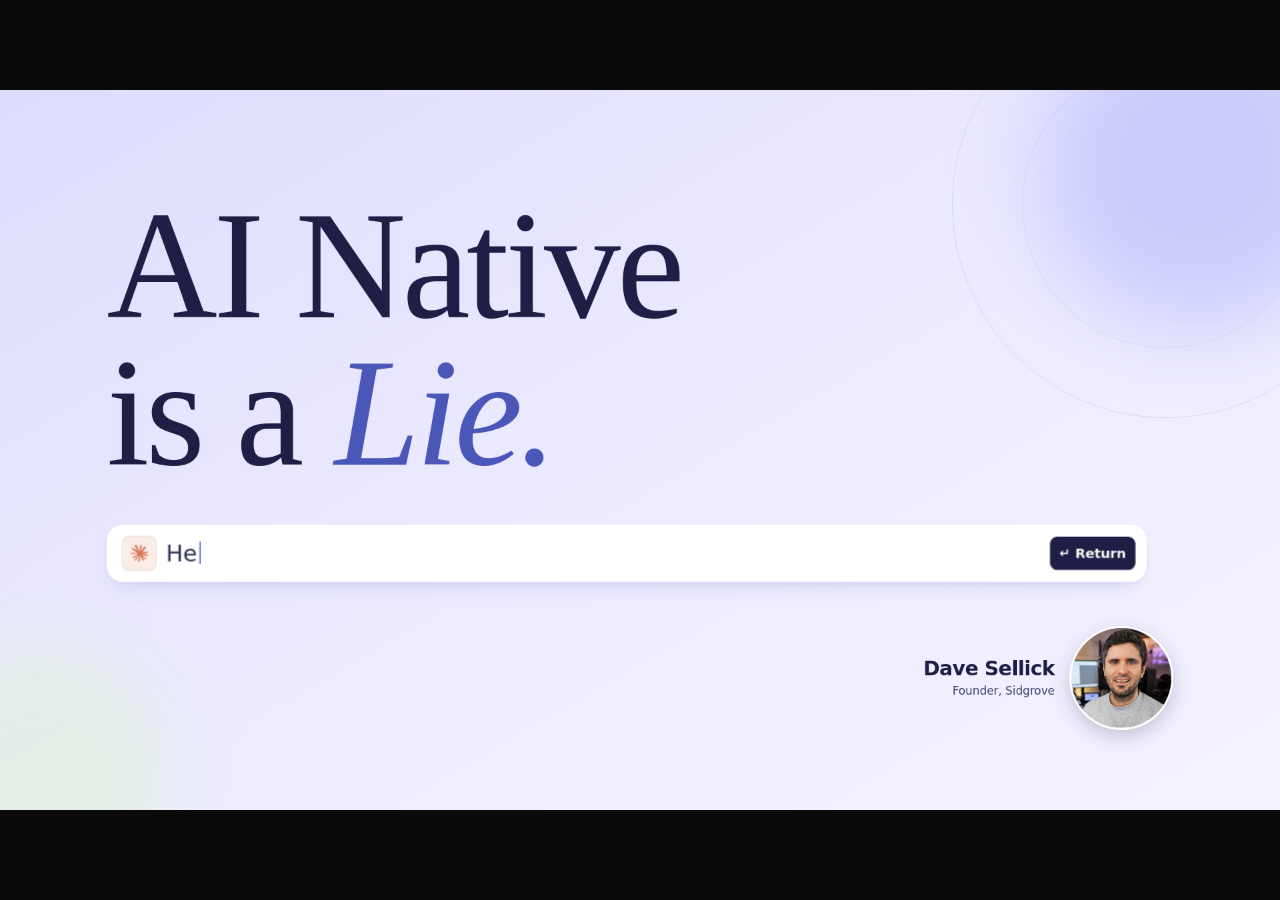
==== presentations/ai-native-is-a-lie/index.html @ 36411c76 "AI Native is a Lie: Optimised to be plausible line brought down to 38px Co-Authored-By: Claude Fable" ====
<!doctype html>
<html lang="en">
<head>
<meta charset="utf-8" />
<meta name="viewport" content="width=device-width,initial-scale=1" />
<title>AI Native is a Lie - Dave Sellick</title>
<link rel="icon" href="data:image/svg+xml,%3Csvg xmlns='http://www.w3.org/2000/svg' viewBox='0 0 100 100'%3E%3Ctext y='.9em' font-size='90'%3E%F0%9F%8E%AD%3C/text%3E%3C/svg%3E" />
<style>
/* Until deck-steps.js has set every slide up, show nothing and run no transitions, so nothing builds backwards on load. */
html:not(.nx-ready) deck-stage { visibility: hidden; }
html:not(.nx-ready) *, html:not(.nx-ready) *::before, html:not(.nx-ready) *::after { transition: none !important; }
/* Self-hosted (variable woff2, latin) — the deck must not depend on venue wifi. */
@font-face { font-family: "DM Sans"; src: url("../../fonts/web/dm-sans-variable.woff2") format("woff2"); font-weight: 100 1000; font-style: normal; font-display: swap; }
@font-face { font-family: "JetBrains Mono"; src: url("../../fonts/web/jetbrains-mono-variable.woff2") format("woff2"); font-weight: 100 800; font-style: normal; font-display: swap; }

@font-face { font-family: "Very Vogue"; src: url("../../fonts/nicky-laatz-very-vogue-display.otf") format("opentype"); font-weight: 400 700; font-style: normal; font-display: swap; }
@font-face { font-family: "Very Vogue"; src: url("../../fonts/nicky-laatz-very-vogue-display-italic.otf") format("opentype"); font-weight: 400 700; font-style: italic; font-display: swap; }
@font-face { font-family: "Very Vogue Text"; src: url("../../fonts/nicky-laatz-very-vogue-text.otf") format("opentype"); font-weight: 400 700; font-style: normal; font-display: swap; }
@font-face { font-family: "Very Vogue Text"; src: url("../../fonts/nicky-laatz-very-vogue-text-italic.otf") format("opentype"); font-weight: 400 700; font-style: italic; font-display: swap; }

:root {
  --periwinkle:       #A8B0F8;
  --periwinkle-50:    #EFF1FE;
  --periwinkle-100:   #DDE1FC;
  --periwinkle-200:   #C4CAFA;
  --periwinkle-500:   #7C87E8;
  --periwinkle-700:   #4A56B8;

  --green:            #D0F8B0;
  --green-200:        #E6FCD1;
  --green-400:        #A5DE72;
  --green-600:        #4E7D28;

  --claude:           #D97757;

  --ink:              #1E1E46;
  --ink-900:          #0F1030;
  --ink-700:          #2B2D5E;
  --ink-500:          #3E4270;
  --ink-300:          #6A6F94;
  --ink-100:          #D5D7E4;

  --paper:            #FAFAF7;
  --paper-soft:       #F1F0EA;
  --paper-card:       #FFFFFF;

  --amber:            #8b5a10;
  --amber-soft:       rgba(232,160,32,0.10);

  --font-serif:       "Very Vogue", "Very Vogue Text", "Fraunces", Georgia, serif;
  --font-sans:        "DM Sans", ui-sans-serif, system-ui, sans-serif;
  --font-mono:        "DM Sans", ui-sans-serif, system-ui, sans-serif; /* no typewriter fonts: Dave */

  --pad-x: 160px;
  --pad-y: 120px;

  --shadow-emoji: drop-shadow(0 12px 28px rgba(30,30,70,0.20)) drop-shadow(0 2px 4px rgba(30,30,70,0.10));
  --shadow-card:
    0 1px 2px rgba(30,30,70,0.05),
    0 10px 22px -12px rgba(74,86,184,0.16),
    0 28px 56px -28px rgba(30,30,70,0.18);
  --shadow-lift:
    0 1px 2px rgba(30,30,70,0.05),
    0 16px 32px -18px rgba(74,86,184,0.20),
    0 36px 72px -36px rgba(30,30,70,0.18);
}

html, body {
  margin: 0; padding: 0;
  background: #0a0a0a; color: var(--ink);
  font-family: var(--font-sans);
  letter-spacing: -0.005em;
  -webkit-font-smoothing: antialiased; text-rendering: optimizeLegibility;
}
.mono, [class*="mono"], pre, code { letter-spacing: 0.02em; }
deck-stage { background: #0a0a0a; }

/* ── Slide base ─────────────────────────────────────────────────── */
.slide {
  display: flex; flex-direction: column;
  /* A luminous ground rather than flat paper: a whisper of periwinkle in the
     top-left corner running to a whisper of green bottom-right, so every
     paper slide shares the cover's glow instead of reading washed out. */
  background: linear-gradient(160deg, #F6F5FE 0%, #FAFAF7 46%, #F4F7EE 100%);
  color: var(--ink);
  font-family: var(--font-sans);
  position: relative; overflow: hidden;
}
.slide.ink       { background: var(--ink); color: var(--paper); }
.slide.paper-soft{ background: linear-gradient(160deg, #F1F0FA 0%, #F1F0EA 46%, #EEF1E7 100%); color: var(--ink); }

/* Two soft colour blooms behind everything: periwinkle top-right, green
   bottom-left. Slides can still add their own inline blobs on top. */
.slide::before {
  content: '';
  position: absolute; inset: 0; z-index: 0; pointer-events: none;
  background:
    radial-gradient(1100px 820px at 104% -6%, rgba(168,176,248,0.40) 0%, rgba(168,176,248,0.14) 34%, transparent 66%),
    radial-gradient(900px 720px at -6% 106%, rgba(208,248,176,0.38) 0%, rgba(208,248,176,0.12) 36%, transparent 66%);
}
.slide.ink::before {
  background:
    radial-gradient(1100px 820px at 104% -6%, rgba(124,135,232,0.18) 0%, transparent 60%),
    radial-gradient(900px 720px at -6% 106%, rgba(208,248,176,0.08) 0%, transparent 60%);
}
.slide.peach::before {
  background:
    radial-gradient(1100px 820px at 104% -6%, rgba(255,140,100,0.22) 0%, transparent 62%),
    radial-gradient(900px 720px at -6% 106%, rgba(255,214,190,0.55) 0%, transparent 62%);
}
.slide.cream::before {
  background:
    radial-gradient(1100px 820px at 104% -6%, rgba(217,119,87,0.16) 0%, transparent 62%),
    radial-gradient(900px 720px at -6% 106%, rgba(255,250,240,0.9) 0%, transparent 62%);
}

.slide::after {
  content: '';
  position: absolute; inset: 0;
  background: radial-gradient(ellipse at 50% 30%, transparent 60%, rgba(30,30,70,0.025) 100%);
  pointer-events: none; z-index: 1;
}
.slide.ink::after {
  background: radial-gradient(ellipse at 50% 30%, transparent 60%, rgba(0,0,0,0.20) 100%);
}

.frame {
  padding: var(--pad-y) var(--pad-x);
  display: flex; flex-direction: column;
  flex: 1; min-height: 0;
  position: relative; z-index: 2;
}
.fill { flex: 1; min-height: 0; }
.center-y { display:flex; flex-direction:column; justify-content:center; }
/* Headline left, one hero mock right. The mock keeps its natural width and
   sits flush to the right margin; the headline takes whatever is left. */
.split { display: grid; grid-template-columns: minmax(0, 1fr) auto; gap: 80px; align-items: center; }
.split > :last-child { justify-self: end; }
/* Wide mocks (700px) leave the headline column ~820px, so headline widths and
   sub max-widths are set per slide rather than here. */

/* ── Chrome ─────────────────────────────────────────────────────── */
.topbar {
  display: flex; justify-content: flex-end; align-items: center;
  margin-bottom: 32px;
}
.bottombar {
  display: flex; justify-content: space-between; align-items: center;
  margin-top: 32px;
  font-family: var(--font-sans); font-size: 18px; color: var(--ink-300);
}
.slide.ink .bottombar { color: var(--periwinkle-200); opacity: 0.7; }

.page-chip {
  position: absolute; top: 56px; right: 64px; z-index: 5;
  display: inline-flex; align-items: center; gap: 10px;
  padding: 7px 14px; border-radius: 999px;
  background: transparent;
  border: 1px solid rgba(30,30,70,0.18);
  font-family: var(--font-mono); font-size: 16px;
  color: var(--ink-500); letter-spacing: 0.04em;
  font-weight: 500; font-variant-numeric: tabular-nums;
}
.page-chip .n { color: var(--ink); font-weight: 600; display: inline-block; min-width: 1.4em; text-align: right; }
.slide.ink .page-chip { border-color: rgba(255,255,255,0.14); color: rgba(255,255,255,0.69); }
.slide.ink .page-chip .n { color: var(--paper); }

/* ── Type ───────────────────────────────────────────────────────── */
.display {
  font-family: var(--font-serif); font-weight: 400;
  letter-spacing: -0.025em; line-height: 0.96;
  color: var(--ink); margin: 0; text-wrap: balance;
}
.slide.ink .display { color: var(--paper); }
.display em { font-style: italic; color: var(--periwinkle-700); padding-inline-end: 0.06em; }
.slide.ink .display em { color: var(--green); }

/* Section tag: a quiet running header in the top-left corner, opposite the
   page chip. It names the act (Why the noise / Can it deliver / How to use
   it) so the story frame is always visible without a label on every slide.
   Plain sans, low contrast, in the outer margin: out of the way on purpose. */
.section-tag {
  position: absolute; top: 63px; left: 64px; z-index: 5;
  font-family: var(--font-sans); font-size: 17px; font-weight: 500;
  letter-spacing: -0.005em; line-height: 1; color: var(--ink-300); margin: 0;
  white-space: nowrap;
}
.section-tag em { font-style: normal; font-weight: 600; color: var(--ink-500); }
.slide.ink .section-tag { color: rgba(255,255,255,0.56); }
.slide.ink .section-tag em { color: rgba(255,255,255,0.86); }
.slide.cream .section-tag { color: rgba(31,24,21,0.62); }
.slide.cream .section-tag em { color: rgba(31,24,21,0.86); }
.slide.peach .section-tag { color: rgba(120,50,30,0.69); }
.slide.peach .page-chip { border-color: rgba(120,50,30,0.16); color: rgba(120,50,30,0.84); }
.slide.peach .page-chip .n { color: rgba(120,50,30,0.92); }

.sub {
  font-family: var(--font-sans);
  font-size: 26px; font-weight: 400;
  letter-spacing: -0.01em; line-height: 1.4;
  color: var(--ink-500); margin: 0; text-wrap: pretty;
}
.slide.ink .sub { color: rgba(255,255,255,0.84); }
.sub em {
  font-family: var(--font-sans); font-style: normal; font-weight: 500;
  color: var(--periwinkle-700);
}
.slide.ink .sub em { color: var(--green); }
/* A sub with more than one point: one point per line, never a wrapped
   paragraph. <span class="pt"> per sentence. */
.sub .pt, .wl-ptext .pt { display: block; position: relative; padding-left: 1.1em; }
.sub .pt + .pt { margin-top: 0.9em; }
.wl-ptext .pt + .pt { margin-top: 0.4em; }
.sub .pt::before, .wl-ptext .pt::before {
  content: ''; position: absolute; left: 0; top: 0.56em;
  width: 0.36em; height: 0.36em; border-radius: 50%;
  background: var(--periwinkle-500);
}
.slide.ink .sub .pt::before, .wl-ptext .pt::before { background: var(--green); }


/* ── 01 · Cover ─────────────────────────────────────────────────── */
.cover-prompt {
  display: inline-flex; align-items: center; gap: 14px;
  padding: 12px 12px 12px 18px;
  background: rgba(255,255,255,0.65);
  backdrop-filter: blur(20px) saturate(180%);
  border: 1px solid rgba(255,255,255,0.7);
  border-radius: 20px;
  box-shadow:
    0 1px 0 rgba(255,255,255,0.85) inset,
    0 16px 36px -16px rgba(74,86,184,0.22),
    0 2px 8px -2px rgba(74,86,184,0.10);
  max-width: 880px;
}
.cover-prompt-icon {
  width: 36px; height: 36px;
  display: grid; place-items: center;
  background: rgba(217,119,87,0.14);
  border: 1px solid rgba(217,119,87,0.18);
  border-radius: 11px;
  flex-shrink: 0;
}
.cover-prompt-icon img { width: 18px; height: 18px; }
.cover-prompt-text {
  font-family: var(--font-sans); font-size: 24px;
  color: rgba(30,30,70,0.92);
  letter-spacing: -0.005em;
  flex: 1;
}
.cover-prompt-text em { font-style: normal; font-weight: 500; color: var(--periwinkle-700); }
.cover-prompt-cursor {
  display: inline-block; width: 2px; height: 22px;
  background: var(--periwinkle-700);
  margin-left: 4px; vertical-align: text-bottom;
}
.cover-prompt-kbd {
  display: inline-flex; align-items: center; justify-content: center;
  gap: 8px;
  height: 36px; padding: 0 14px; margin-left: 12px;
  background: var(--ink); color: var(--paper);
  border-radius: 11px;
  font-family: var(--font-sans); font-size: 14px;
  font-weight: 600; letter-spacing: -0.005em;
  flex-shrink: 0;
}
.cover-prompt-kbd .arrow { font-size: 16px; line-height: 1; }
.cover-sugg { display: flex; gap: 14px; margin-top: 26px; }
.cs {
  display: inline-flex; align-items: center;
  font-family: var(--font-sans); font-size: 19px; letter-spacing: -0.005em;
  color: var(--ink-700);
  padding: 12px 24px; border-radius: 999px;
  background: rgba(255,255,255,0.55);
  border: 1px solid rgba(255,255,255,0.75);
  box-shadow: inset 0 1px 0 rgba(255,255,255,0.9), 0 10px 24px -14px rgba(74,86,184,0.35);
}
.cs b {
  font-family: var(--font-sans); font-size: 14px; font-weight: 600;
  color: var(--periwinkle-700);
  margin-right: 12px;
}

/* ── 02 · Cold open · "Accountant Detected" mock ────────────────── */
.rd-card {
  background: linear-gradient(168deg, #17172C 0%, #0C0C1A 100%);
  border: 1px solid rgba(255,255,255,0.14);
  border-radius: 30px;
  padding: 48px 52px 44px; width: 660px; flex-shrink: 0;
  font-family: var(--font-sans);
  box-shadow: inset 0 1px 0 rgba(255,255,255,0.08), 0 44px 92px -30px rgba(50,10,5,0.52);
}
.rd-banner { font-size: 13px; letter-spacing: 0.18em; color: #e8a020; text-align: center; border: 1px solid #e8a020; padding: 5px 10px; border-radius: 4px; margin-bottom: 22px; text-transform: uppercase; }
.rd-emoji { display: flex; align-items: center; justify-content: center; width: 88px; height: 88px; margin: 0 auto 24px; font-size: 42px; border-radius: 26px; background: rgba(226,80,66,0.14); border: 1px solid rgba(226,80,66,0.34); filter: drop-shadow(0 4px 12px rgba(255,80,40,0.28)); }
.rd-title { font-family: var(--font-sans); font-weight: 800; font-size: 40px; color: #FF6F5E; text-align: center; margin: 0 0 30px; letter-spacing: -0.02em; line-height: 1.05; }
.rd-label { font-size: 14px; color: #6a9e6a; letter-spacing: 0.12em; text-transform: uppercase; margin-bottom: 10px; }
.rd-row { display: flex; align-items: center; padding: 5px 0; font-size: 17px; color: rgba(255,255,255,0.92); }
.rd-row + .rd-row { border-top: 2px solid rgba(255,255,255,0.24); }
.rd-row .ck { color: #A5DE72; margin-right: 18px; }
.rd-row .auto { margin-left: auto; font-size: 13px; color: #F0C078; letter-spacing: 0.06em; }
.rd-row .lol  { margin-left: auto; font-size: 13px; color: #e04040; }
.rd-verdict { margin: 16px 0; padding-top: 14px; border-top: 1px solid #2a2a3a; font-size: 14px; color: #e8a020; letter-spacing: 0.12em; }
.rd-quote { font-size: 17px; color: rgba(255,255,255,0.92); text-align: center; margin: 0 0 18px; }
.rd-quote b { color: #e8a020; }
.rd-btn { display: block; background: #E2503F; color: #fff; font-family: var(--font-sans); font-weight: 600; font-size: 17px; text-align: center; padding: 22px; border-radius: 18px; letter-spacing: 0.01em; text-transform: none; margin-bottom: 0; box-shadow: 0 16px 34px -14px rgba(226,80,63,0.65); }
.rd-skip { display: block; color: rgba(255,255,255,0.66); font-size: 14px; text-align: center; text-decoration: underline; }

/* ── 03 · The headlines ─────────────────────────────────────────── */
.press-grid { display: grid; grid-template-columns: repeat(3, 1fr); gap: 26px; }
.press-card {
  background: rgba(255,255,255,0.04);
  border: 1px solid rgba(255,255,255,0.13);
  border-radius: 20px;
  overflow: hidden;
  box-shadow: 0 20px 40px -16px rgba(0,0,0,0.45);
  display: flex; flex-direction: column;
}
.press-card img {
  width: 100%; aspect-ratio: 5 / 3.15;
  object-fit: cover; object-position: top center;
  display: block; background: #fff;
}
.press-meta {
  display: flex; flex-direction: column; gap: 5px;
  padding: 18px 24px 20px;
}
.press-source {
  font-family: var(--font-sans); font-size: 14px;
  color: rgba(168,176,248,0.92); font-weight: 600; margin: 0;
  letter-spacing: -0.005em;
}
.press-name {
  font-family: var(--font-sans); font-size: 21px;
  color: var(--paper); font-weight: 600;
  letter-spacing: -0.01em; margin: 0;
}
.press-role { font-family: var(--font-sans); font-size: 16px; color: rgba(168,176,248,0.84); margin: 0; }

/* ── 04 · Why the noise · cards ─────────────────────────────────── */
.why-grid { display: grid; grid-template-columns: repeat(3, 1fr); gap: 24px; }
.why-card {
  background: var(--paper-card); border-radius: 30px;
  padding: 46px 44px 44px;
  box-shadow: var(--shadow-lift);
  border: 1px solid rgba(255,255,255,0.9);
  display: flex; flex-direction: column; gap: 22px;
  /* border-box, or the 420px floor sits on top of 90px of padding and every
     card carries a 60px hole under the tagline. */
  box-sizing: border-box; min-height: 420px;
  position: relative; overflow: hidden;
}
.why-label {
  font-family: var(--font-sans); font-size: 17px; letter-spacing: -0.005em;
  margin: 0; font-weight: 600;
}
.why-headline {
  font-family: var(--font-serif); font-size: 48px; font-weight: 400;
  color: var(--ink); letter-spacing: -0.005em; line-height: 1.02; margin: 0;
}
.why-headline em { font-style: italic; padding-inline-end: 0.06em; }
.why-tagline {
  font-family: var(--font-sans); font-weight: 400;
  font-size: 23px; line-height: 1.5; color: var(--ink-500);
  letter-spacing: -0.005em;
  margin: auto 0 0; padding-top: 26px;
  border-top: 2px solid rgba(168,176,248,0.35);
  /* Reserve two lines (plus the padding above the hairline) so the hairline
     sits at the same height on all three cards whether the tagline runs to
     one line or two. */
  box-sizing: border-box; min-height: calc(26px + 2 * 1.5 * 23px);
  text-wrap: pretty;
}
.why-card.t-teal  .why-label, .why-card.t-teal  .why-headline em { color: #1F5A52; }
.why-card.t-amber .why-label, .why-card.t-amber .why-headline em { color: #B45309; }
.why-card.t-rose  .why-label, .why-card.t-rose  .why-headline em { color: #7A1E35; }
.why-vis {
  background: linear-gradient(180deg, #FAFAFE 0%, #F1F1F8 100%);
  border: 1px solid rgba(30,30,70,0.11);
  border-radius: 16px; padding: 18px 22px;
  height: 136px; box-sizing: border-box;
  box-shadow: inset 0 1px 3px rgba(30,30,70,0.045), inset 0 -1px 0 rgba(255,255,255,0.7);
  display: flex; flex-direction: column; justify-content: center; gap: 10px;
}
.wv-row {
  display: flex; align-items: center; justify-content: space-between;
  font-family: var(--font-mono); font-size: 16px; letter-spacing: 0.04em;
  color: var(--ink-500);
}
.wv-row .stars { font-size: 15px; letter-spacing: 0.14em; color: #1F5A52; }
.wv-row .stars.dim { color: var(--ink-300); }
.wv-loop {
  display: flex; align-items: center; justify-content: center; gap: 9px;
  font-family: var(--font-mono); font-size: 16px; color: var(--ink-500);
}
.wv-loop b {
  font-weight: 600; padding: 7px 14px; border-radius: 999px;
  background: #fff; border: 1px solid rgba(180,83,9,0.22);
  color: #7A5E1E; letter-spacing: 0.06em;
}
.wv-loop .a { color: var(--ink-300); }
.wv-track { height: 10px; border-radius: 999px; background: rgba(30,30,70,0.08); box-shadow: inset 0 1px 2px rgba(30,30,70,0.1); overflow: hidden; }
.wv-track i { display: block; height: 100%; width: 96%; border-radius: 999px; background: linear-gradient(90deg, #C26480, #7A1E35); box-shadow: inset 0 1px 0 rgba(255,255,255,0.3), 0 2px 8px -2px rgba(122,30,53,0.4); }

/* ── 04 · Why so strong · card 3 pill ──────────────────────────── */
.wv-pill {
  font-weight: 600; padding: 6px 14px; border-radius: 999px;
  background: #fff; border: 1px solid rgba(122,30,53,0.28); color: #7A1E35; letter-spacing: 0.08em;
}

/* ── 08 · An LLM · phone-keyboard autocomplete mock ─────────────── */
.kb-kicker {
  font-family: var(--font-mono); font-size: 16px; letter-spacing: 0.12em; text-transform: uppercase;
  color: var(--ink-300); margin: 0 0 22px;
}
.kb-mock {
  width: 640px; justify-self: end;
  background: var(--paper-card); border: 1px solid rgba(255,255,255,0.9);
  border-radius: 36px; padding: 30px 26px 24px;
  box-shadow: var(--shadow-lift);
  display: flex; flex-direction: column; gap: 18px;
}
.kb-screen { display: flex; flex-direction: column; gap: 12px; padding: 6px 6px 10px; }
.kb-bubble {
  font-family: var(--font-sans); font-size: 22px; line-height: 1.35; letter-spacing: -0.01em;
  padding: 14px 20px; border-radius: 22px; max-width: 86%;
}
.kb-bubble.them { align-self: flex-start; background: #EEEEF3; color: var(--ink); border-bottom-left-radius: 6px; }
.kb-bubble.me { align-self: flex-end; background: var(--periwinkle-700); color: #fff; border-bottom-right-radius: 6px; }
.kb-caret { display: inline-block; width: 2px; height: 1em; background: currentColor; margin-left: 3px; vertical-align: -0.15em; animation: kbblink 1s steps(2, start) infinite; }
@keyframes kbblink { to { visibility: hidden; } }
.kb-suggest {
  display: grid; grid-template-columns: repeat(3, 1fr); gap: 8px;
  padding: 8px; border-radius: 14px; background: #E9E9F1;
}
.kb-sug {
  font-family: var(--font-sans); font-size: 20px; text-align: center; padding: 10px 0;
  color: var(--ink-500); border-radius: 10px;
}
.kb-sug.hi { background: #fff; color: var(--ink); font-weight: 600; box-shadow: 0 1px 2px rgba(30,30,70,0.12); }
.kb-keys { display: flex; flex-direction: column; gap: 8px; padding: 4px 0 0; }
.kb-rowk { display: flex; justify-content: center; gap: 7px; }
.kb-rowk i {
  font-style: normal; font-family: var(--font-sans); font-size: 19px; color: var(--ink);
  width: 50px; height: 48px; border-radius: 9px; background: #fff; border: 1px solid rgba(30,30,70,0.18);
  box-shadow: 0 1px 0 rgba(30,30,70,0.18);
  display: flex; align-items: center; justify-content: center;
}
.kb-rowk i.w { width: 78px; background: #E3E3EC; font-size: 15px; color: var(--ink-500); }
.kb-rowk i.space { flex: 1; max-width: 300px; background: #fff; font-size: 15px; color: var(--ink-300); }
.kb-foot {
  font-family: var(--font-sans); font-size: 18px; line-height: 1.4; color: var(--ink-500);
  margin: 6px 0 0; padding-top: 16px; border-top: 2px solid rgba(168,176,248,0.35); text-wrap: pretty;
}
.kb-foot em { font-style: normal; color: var(--periwinkle-700); }

/* ── 11 · Not intelligent · tighter takeaway rows ──────────────── */
.tk-rows.ni { padding: 6px 48px; }
.tk-rows.ni .tk-row { padding: 26px 0; gap: 30px; }
.tk-rows.ni .tk-text { font-size: 31px; }
.tk-rows.ni .tk-num { font-size: 54px; width: 72px; }

/* ── 06 · The meter ─────────────────────────────────────────────── */
.use-card {
  background: linear-gradient(170deg, rgba(255,255,255,0.06) 0%, rgba(255,255,255,0.025) 100%);
  border: 1px solid rgba(168,176,248,0.20);
  border-radius: 28px;
  padding: 36px 40px 36px;
  display: flex; flex-direction: column; gap: 22px;
  box-shadow: inset 0 1px 0 rgba(255,255,255,0.09), 0 32px 72px -32px rgba(0,0,0,0.5);
  width: 660px; flex-shrink: 0;
}
.use-head { display: flex; align-items: center; gap: 14px; }
.use-avatar {
  width: 44px; height: 44px; border-radius: 50%;
  overflow: hidden; border: 2px solid rgba(255,255,255,0.25); flex-shrink: 0;
}
.use-avatar img { width: 100%; height: 100%; object-fit: cover; display: block; }
.use-who { display: flex; flex-direction: column; gap: 2px; }
.use-name { font-family: var(--font-sans); font-weight: 600; font-size: 18px; color: var(--paper); letter-spacing: -0.01em; }
.use-tag  { font-family: var(--font-sans); font-size: 14px; color: rgba(168,176,248,0.92); }
.use-live {
  margin-left: auto;
  display: inline-flex; align-items: center; gap: 9px;
  font-family: var(--font-sans); font-size: 14px; font-weight: 500;
  color: rgba(208,248,176,0.92);
}
.use-live .dot { width: 7px; height: 7px; border-radius: 50%; background: var(--green); box-shadow: 0 0 0 4px rgba(208,248,176,0.16); }
.use-rows { display: flex; flex-direction: column; gap: 20px; }
.use-row { display: flex; flex-direction: column; gap: 9px; }
.use-row-top { display: flex; align-items: baseline; gap: 12px; }
.use-label { font-family: var(--font-sans); font-size: 21px; font-weight: 500; color: var(--paper); letter-spacing: -0.01em; }
.use-value { margin-left: auto; font-family: var(--font-sans); font-size: 18px; font-weight: 500; color: rgba(168,176,248,0.95); }
.use-value.warn { color: #f0b25c; }
.use-track {
  height: 9px; border-radius: 999px;
  background: rgba(0,0,0,0.28);
  box-shadow: inset 0 1px 2px rgba(0,0,0,0.4), inset 0 -1px 0 rgba(255,255,255,0.05);
  overflow: hidden;
}
.use-fill {
  display: block; height: 100%; border-radius: 999px;
  background: linear-gradient(90deg, var(--periwinkle-500), var(--periwinkle));
  box-shadow: inset 0 1px 0 rgba(255,255,255,0.35), 0 0 12px rgba(124,135,232,0.55);
}
.use-fill.max {
  background: linear-gradient(90deg, #8fca5c, var(--green));
  box-shadow: inset 0 1px 0 rgba(255,255,255,0.4), 0 0 12px rgba(165,222,114,0.45);
}
.use-foot {
  font-family: var(--font-sans); font-size: 15px; white-space: nowrap;
  color: rgba(255,255,255,0.69);
  padding-top: 18px; border-top: 2px solid rgba(255,255,255,0.24); margin: 0;
}

/* ── 07 · Pipeline hero ─────────────────────────────────────────── */
.pipe-hero {
  display: flex; align-items: center; justify-content: center; gap: 20px;
}
.ph-chip {
  display: inline-flex; align-items: center; gap: 12px;
  padding: 24px 34px; border-radius: 20px;
  background: var(--paper-card);
  border: 1px solid rgba(255,255,255,0.9);
  box-shadow: var(--shadow-lift);
  font-family: var(--font-sans); font-size: 27px; color: var(--ink);
  letter-spacing: -0.01em; white-space: nowrap;
}
.ph-cursor {
  display: inline-block; width: 3px; height: 26px;
  background: var(--periwinkle-700); vertical-align: text-bottom;
}
.ph-chip.tok { font-family: var(--font-mono); font-size: 22px; color: var(--ink-500); letter-spacing: 0.04em; }
.ph-chip.core {
  background: linear-gradient(165deg, #2B2D5E 0%, #14152F 100%); color: var(--paper);
  border-color: var(--ink);
  font-family: var(--font-sans); font-size: 27px; font-weight: 600; letter-spacing: -0.01em;
  padding: 26px 40px;
  box-shadow: inset 0 1px 0 rgba(255,255,255,0.12), 0 28px 60px -20px rgba(30,30,70,0.6);
}
.ph-chip.out {
  background: var(--periwinkle-50);
  border-color: rgba(168,176,248,0.59);
}
.ph-chip.out em {
  font-family: var(--font-sans); font-style: normal; font-weight: 600;
  color: var(--periwinkle-700);
}
.ph-arrow { font-family: var(--font-mono); font-size: 26px; color: var(--periwinkle-500); flex-shrink: 0; }
.ph-out-wrap { position: relative; display: inline-flex; }
/* The pipeline row already fills the deck's margins exactly (160 to 1760), so
   a dropdown centred on the last chip would hang 63px past the right margin.
   Anchor it to the chip's right edge and leave the caret pointing at the chip,
   the way a real menu clamps itself against the edge of a window. */
.ph-drop {
  position: absolute; top: calc(100% + 18px); right: 0;
  width: 430px; background: var(--paper-card);
  border: 1px solid rgba(168,176,248,0.35);
  border-radius: 18px; box-shadow: var(--shadow-lift);
  padding: 20px 24px 16px; text-align: left;
  display: flex; flex-direction: column;
}
.ph-drop::before {
  content: ''; position: absolute; top: -7px; right: 168px;
  transform: translateX(50%) rotate(45deg);
  width: 12px; height: 12px; background: var(--paper-card);
  border-left: 1px solid rgba(168,176,248,0.35);
  border-top: 2px solid rgba(168,176,248,0.35);
}
.ph-drop-hdr {
  display: flex; justify-content: space-between;
  font-family: var(--font-sans); font-size: 14px;
  color: var(--ink-300); font-weight: 600;
  margin-bottom: 10px;
}
.ph-cand { display: flex; align-items: center; gap: 14px; padding: 9px 0; }
.ph-cand .t { font-family: var(--font-sans); font-size: 21px; color: var(--ink); width: 168px; letter-spacing: -0.01em; }
.ph-cand.win .t { font-weight: 600; }
.ph-cand .bar { flex: 1; height: 8px; border-radius: 999px; background: rgba(30,30,70,0.07); overflow: hidden; }
.ph-cand .bar i { display: block; height: 100%; border-radius: 999px; background: linear-gradient(90deg, var(--periwinkle-500), var(--periwinkle)); box-shadow: 0 1px 6px -1px rgba(124,135,232,0.5); }
.ph-cand .pct { font-family: var(--font-sans); font-size: 16px; font-weight: 500; color: var(--ink-500); width: 52px; text-align: right; }
.ph-drop-foot {
  margin-top: 8px; padding-top: 12px;
  border-top: 1px dashed rgba(30,30,70,0.25);
  font-family: var(--font-sans); font-size: 15px;
  color: var(--amber); font-weight: 600;
  text-align: center;
}

/* ── 08 · Same prompt, two answers ──────────────────────────────── */
.prob-grid { display: grid; grid-template-columns: 1fr 1fr; gap: 150px; width: 1440px; position: relative; }
.prob-delta {
  position: absolute; top: 57%; left: 50%; transform: translate(-50%, -50%);
  background: var(--ink); color: #f0b25c;
  font-family: var(--font-sans); font-size: 17px; font-weight: 600;
  letter-spacing: -0.005em;
  padding: 12px 20px; border-radius: 999px;
  border: 1px solid rgba(240,178,92,0.45);
  box-shadow: 0 14px 32px -8px rgba(15,16,48,0.5);
  white-space: nowrap; z-index: 3;
}
.prob-window {
  background: #fff; border-radius: 26px;
  border: 1px solid rgba(255,255,255,0.9);
  box-shadow: var(--shadow-lift);
  overflow: hidden;
}
.prob-hdr { padding: 16px 24px; display: flex; align-items: center; gap: 12px; border-bottom: 2px solid rgba(168,176,248,0.35); }
.prob-hdr-label { font-family: var(--font-sans); font-size: 15px; font-weight: 600; color: var(--ink-500); }
.prob-run {
  font-family: var(--font-sans); font-size: 13px; font-weight: 600;
  padding: 4px 11px; border-radius: 999px;
}
/* Both runs are styled identically on purpose. The slide argues neither answer
   can be trusted, so tinting one of them green would tell the room that one is
   the right one. The RUN A / RUN B labels carry the difference; the only thing
   that changes between the two windows is the total. */
.prob-run.a, .prob-run.b { color: var(--ink-300); background: rgba(168,176,248,0.12); }
.prob-body { padding: 32px 30px; display: flex; flex-direction: column; gap: 18px; }
.prob-user { background: linear-gradient(170deg, #2B2D5E 0%, #1E1E46 100%); color: var(--paper); border-radius: 16px 16px 6px 16px; padding: 15px 20px; font-size: 21px; align-self: flex-end; max-width: 85%; line-height: 1.4; font-family: var(--font-sans); box-shadow: inset 0 1px 0 rgba(255,255,255,0.10), 0 8px 18px -8px rgba(30,30,70,0.45); text-align: left; }
.prob-attach { display: block; margin-top: 8px; font-family: var(--font-sans); font-size: 15px; color: rgba(255,255,255,0.76); }
.prob-ai { background: var(--periwinkle-50); border-radius: 16px 16px 16px 6px; padding: 17px 22px; font-size: 21px; color: var(--ink); line-height: 1.5; max-width: 92%; border: 1px solid rgba(168,176,248,0.28); font-family: var(--font-sans); box-shadow: 0 6px 14px -8px rgba(74,86,184,0.3); text-align: left; }
.prob-ai em { font-style: normal; font-weight: 600; color: var(--periwinkle-700); }
.prob-run-label { font-family: var(--font-sans); font-size: 14px; font-weight: 500; color: var(--ink-300); text-align: center; padding: 12px; background: rgba(168,176,248,0.05); border-top: 2px solid rgba(168,176,248,0.35); }

/* ── 09 · The receipt ───────────────────────────────────────────── */
.rcpt {
  background: var(--paper-card);
  border: 1px solid rgba(255,255,255,0.9);
  border-radius: 22px;
  width: 680px; flex-shrink: 0;
  padding: 44px 52px 40px;
  font-family: var(--font-mono);
  box-shadow: var(--shadow-lift);
  transform: rotate(-1.5deg);
}
.rcpt-head {
  text-align: center; font-size: 14px; letter-spacing: 0.24em;
  color: var(--ink-500); text-transform: uppercase; font-weight: 600;
  padding-bottom: 22px; margin-bottom: 10px;
  border-bottom: 2px dashed rgba(30,30,70,0.26);
}
.rcpt-row {
  display: flex; align-items: baseline;
  font-size: 22px; color: var(--ink);
  padding: 15px 0;
}
.rcpt-row .lbl { letter-spacing: 0.02em; }
.rcpt-row .dots { flex: 1; border-bottom: 2px dotted rgba(30,30,70,0.3); margin: 0 14px 5px; }
.rcpt-row .val { font-weight: 600; }
.rcpt-row .val.warn { color: var(--amber); }
.rcpt-foot {
  text-align: center; font-size: 12px; letter-spacing: 0.2em;
  color: var(--ink-500); text-transform: uppercase;
  border-top: 2px dashed rgba(30,30,70,0.26);
  padding-top: 18px; margin-top: 10px;
}
.rcpt-bar {
  height: 42px; margin: 16px 24px 6px;
  background: repeating-linear-gradient(90deg,
    var(--ink) 0 2px, transparent 2px 5px,
    var(--ink) 5px 7px, transparent 7px 9px,
    var(--ink) 9px 10px, transparent 10px 14px,
    var(--ink) 14px 17px, transparent 17px 20px);
  opacity: 0.82;
}

/* ── 11 · Section transition ────────────────────────────────────── */

/* ── Why listen to me · the photo fills the slide; the card stays on the wall, clear of the setup ── */
.who-split { display: grid; grid-template-columns: minmax(0, 1fr) 880px; gap: 72px; align-items: center; }
.who-photo { display: block; width: 880px; aspect-ratio: 16 / 9; object-fit: cover; border-radius: 28px; border: 8px solid #fff; box-shadow: 0 2px 4px rgba(30,30,70,.06), 0 30px 70px -28px rgba(30,30,70,.4); }
/* Why listen to me: three anchored points, never loose lines. */
.who-pts { list-style: none; margin: 40px 0 0; padding: 0; max-width: 700px; display: flex; flex-direction: column; gap: 18px; font-family: var(--font-sans); font-size: 32px; font-weight: 500; line-height: 1.3; letter-spacing: -.012em; color: var(--ink-500); }
.who-pts li { position: relative; padding-left: 34px; }
.who-pts li::before { content: ''; position: absolute; left: 2px; top: .5em; width: 12px; height: 12px; border-radius: 50%; background: var(--periwinkle-500, #6E78E0); }
.who-pts b { font-weight: 700; color: var(--ink); }
.who-close { margin: 36px 0 0; font-family: var(--font-sans); font-size: 34px; font-weight: 500; line-height: 1.3; letter-spacing: -.012em; color: var(--ink-500); max-width: 680px; }
/* ── In practice · AI native = GenAI agents driving the workflow ── */
.bk-eq { display: flex; flex-wrap: wrap; justify-content: center; align-items: center; gap: 28px 34px; font-family: var(--font-sans); }
.bk-term { background: #fff; border-radius: 30px; box-shadow: var(--nx-lift); padding: 34px 48px; font-family: var(--font-serif); font-size: 84px; line-height: 1; letter-spacing: -.012em; color: var(--ink); }
.bk-term.hi { color: var(--periwinkle-700); font-style: italic; }
.bk-op { font-size: 44px; font-weight: 600; color: var(--ink-500); }

/* ── Context · Bible, Roadmap, Handover ─────────────────────────── */
.cx-files { display: flex; flex-direction: column; gap: 22px; width: 820px; font-family: var(--font-sans); }
.cx-file { display: grid; grid-template-columns: 104px 1fr auto; gap: 28px; align-items: center; background: #fff; border-radius: 24px; padding: 26px 32px; box-shadow: var(--nx-lift); }
.cx-file[data-step] { translate: 70px 0; } .cx-file[data-step].on { translate: 0 0; }
.cx-file b { display: block; font-family: var(--font-serif); font-weight: 400; font-size: 68px; line-height: 1; color: var(--ink); }
.cx-file div > span { display: block; font-size: 28px; color: var(--ink-700); margin-top: 8px; }
.cx-file code { font-family: var(--font-sans); font-size: 20px; font-weight: 600; color: var(--ink-500); background: #F1F0F7; padding: 8px 14px; border-radius: 10px; }
.cx-ic { width: 104px; height: 104px; border-radius: 26px; display: grid; place-items: center; }
.cx-ic svg { width: 60px; height: 60px; }
.cx-file.a .cx-ic { background: var(--periwinkle-100); color: var(--periwinkle-700); }
.cx-file.b .cx-ic { background: #FDDDD0; color: #B4431F; }
.cx-file.c .cx-ic { background: var(--green-200); color: var(--green-600); }
.cx-two { display: grid; grid-template-columns: minmax(0, 1fr) 1060px; gap: 48px; align-items: center; }
.cx-stat { font-family: var(--font-sans); font-size: 28px; color: var(--ink-700); margin: 34px 0 0; }
.cx-stat b { display: block; font-family: var(--font-serif); font-weight: 400; font-size: 96px; line-height: 1; color: var(--periwinkle-700); }
.cx-book { position: relative; display: grid; width: 1060px; grid-template-columns: minmax(0, 1fr) minmax(0, 1.18fr); height: 720px; border-radius: 14px; background: #fff; font-family: var(--font-sans); box-shadow: 0 5px 0 #E9E7F2, 0 10px 0 #DCDAE9, 0 15px 0 #CFCDE0, 0 44px 70px rgba(30,30,70,.26); }
.cx-book::after { content: ""; position: absolute; top: 0; bottom: 0; left: 45.9%; width: 90px; translate: -50% 0; background: linear-gradient(90deg, transparent, rgba(30,30,70,.11) 49%, rgba(30,30,70,.2) 50%, rgba(30,30,70,.06) 51%, transparent); pointer-events: none; }
.cx-page { padding: 50px 44px; min-width: 0; } .cx-page.r { padding-left: 58px; }
.cx-ribbon { position: absolute; top: -8px; right: 74px; width: 38px; height: 118px; background: var(--green-400); clip-path: polygon(0 0, 100% 0, 100% 100%, 50% 84%, 0 100%); }
.cx-kick { font-size: 21px; font-weight: 600; letter-spacing: .08em; text-transform: uppercase; color: var(--periwinkle-700); margin: 0 0 22px; }
.cx-toc { padding: 18px 0; border-top: 1px solid var(--ink-100); }
.cx-toc b { font-family: var(--font-serif); font-weight: 400; font-size: 44px; line-height: 1.05; color: var(--ink); }
.cx-toc > span { font-size: 22px; color: var(--ink-500); margin-left: 12px; }
.cx-chips { display: flex; flex-wrap: wrap; gap: 8px; margin-top: 14px; }
.cx-chips i { font-style: normal; font-size: 20px; font-weight: 500; color: #2F3887; background: #EEF0FE; padding: 6px 13px; border-radius: 10px; }
.cx-ask { font-family: var(--font-serif); font-size: 54px; line-height: 1.04; color: var(--ink); margin: 0 0 30px; max-width: 480px; padding-right: 40px; }
.cx-q { display: flex; align-items: center; gap: 16px; font-size: 29px; font-weight: 500; line-height: 1.2; letter-spacing: -.012em; color: var(--ink); padding: 18px 0; border-top: 1px solid var(--ink-100); }
.cx-tick { flex: none; width: 38px; height: 38px; border-radius: 50%; display: grid; place-items: center; background: var(--green); color: var(--green-600); }
.cx-tick svg { width: 22px; height: 22px; }
.cx-rhead { display: flex; align-items: baseline; gap: 44px; margin-bottom: 52px; }
.cx-flow { display: grid; grid-template-columns: 340px 64px minmax(0, 1fr) 64px 220px; gap: 16px; align-items: center; font-family: var(--font-sans); }
.cx-notes { display: flex; flex-direction: column; gap: 16px; align-items: flex-start; }
.cx-note { background: #fff; color: var(--ink); font-size: 27px; font-weight: 500; line-height: 1.2; padding: 16px 24px; border-radius: 24px 24px 24px 6px; box-shadow: var(--nx-lift); }
.cx-note[data-step] { display: block; }
.cx-arrow { width: 64px; color: #C9603A; }
.cx-board { display: grid; grid-template-columns: repeat(4, minmax(0, 1fr)); gap: 12px; background: rgba(255,255,255,.62); border-radius: 26px; padding: 18px; box-shadow: var(--nx-lift); }
.cx-col { background: #fff; border-radius: 16px; padding: 16px 12px; min-height: 280px; display: flex; flex-direction: column; gap: 12px; }
.cx-col p { font-size: 22px; font-weight: 700; color: var(--ink); margin: 0 0 4px; padding-left: 4px; }
.cx-card { display: block; background: #EEF0FE; color: #2F3887; font-size: 21px; font-weight: 500; line-height: 1.2; padding: 13px 13px; border-radius: 11px; }
.cx-col.dim .cx-card { background: #F1F0F5; color: var(--ink-500); }
.cx-card.no { text-decoration: line-through; }
.cx-go { display: flex; flex-direction: column; gap: 14px; align-items: stretch; }
.cx-go .cx-me { display: block; align-self: stretch; max-width: none; font-size: 42px; line-height: 1.1; white-space: nowrap; text-align: center; padding: 14px 10px; margin: 0 0 6px; }
.cx-job { display: flex !important; align-items: center; gap: 12px; background: #fff; color: var(--ink); font-size: 26px; font-weight: 600; padding: 14px 20px; border-radius: 14px; box-shadow: var(--nx-lift); }
.cx-job i { width: 13px; height: 13px; border-radius: 50%; background: var(--green-400); }
.cx-foot { font-family: var(--font-sans); font-size: 34px; color: var(--ink); margin: 46px 0 0; letter-spacing: -.012em; }
.cx-foot em { font-family: var(--font-serif); font-size: 42px; color: var(--periwinkle-700); }
.cx-sky { position: absolute; inset: 0; width: 100%; height: 100%; }
.cx-star { fill: #fff; opacity: .55; animation: cx-twinkle 4s ease-in-out infinite; }
@keyframes cx-twinkle { 50% { opacity: .14; } }
.cx-arc { stroke-dasharray: 1; stroke-dashoffset: 1; transition: opacity .3s ease, stroke-dashoffset 1.3s var(--nx-ease) !important; }
.cx-arc.on { stroke-dashoffset: 0; }
.cx-doc { position: absolute; left: 50%; top: 214px; width: 340px; margin-left: -170px; background: #fff; color: var(--ink); border-radius: 20px; padding: 24px 28px 28px; font-family: var(--font-sans); box-shadow: 0 24px 60px rgba(0,0,0,.45); display: flex; flex-direction: column; gap: 8px; }
.cx-doc code { font-family: var(--font-sans); font-size: 20px; font-weight: 600; color: var(--periwinkle-700); }
.cx-doc b { font-family: var(--font-serif); font-weight: 400; font-size: 58px; line-height: 1.05; margin-bottom: 6px; }
.cx-doc u { display: block; height: 11px; border-radius: 6px; background: #ECEBF4; }
.cx-lists { position: absolute; left: 430px; right: 430px; top: 500px; display: grid; grid-template-columns: 1fr 1fr; gap: 70px; font-family: var(--font-sans); }
.cx-when { font-family: var(--font-serif); font-size: 46px; line-height: 1; color: var(--paper); margin: 0 0 16px; }
.cx-row { display: flex; align-items: center; gap: 14px; font-size: 29px; font-weight: 500; color: rgba(255,255,255,.92); padding: 11px 0; }
.cx-tbfile { margin-left: 18px; font-size: 21px; font-weight: 600; color: var(--periwinkle-700); background: var(--periwinkle-50); padding: 5px 12px; border-radius: 9px; }

.cx-cap { font-family: var(--font-sans); font-size: 28px; color: var(--ink-700); margin: 8px 0 0; text-align: center; }
.cx-cap b { font-weight: 700; color: var(--ink); }
.cx-fn { display: inline-block; align-self: flex-start; font-family: var(--font-sans); font-size: 26px; font-weight: 600; color: var(--periwinkle-700); background: var(--periwinkle-50); padding: 8px 16px; border-radius: 11px; margin-bottom: 18px; }
.cx-fn.on-ink { color: var(--ink); background: var(--periwinkle-100); }

/* ── 13 · Hooked · token top-up mock ────────────────────────────── */
.tok-card {
  background: linear-gradient(170deg, #12121f 0%, #0a0a14 100%);
  border: 1px solid rgba(255,255,255,0.09);
  border-radius: 24px;
  padding: 38px 42px; width: 680px; flex-shrink: 0;
  box-shadow: inset 0 1px 0 rgba(255,255,255,0.07), 0 40px 80px -24px rgba(30,30,70,0.4);
}
.tok-head { display: flex; align-items: center; gap: 12px; margin-bottom: 28px; }
.tok-name { font-family: var(--font-sans); font-weight: 700; font-size: 25px; color: #fff; letter-spacing: -0.01em; }
.tok-pill {
  margin-left: auto;
  font-family: var(--font-sans); font-size: 13px; font-weight: 600;
  color: #6ad26a; border: 1px solid rgba(106,210,106,0.4);
  padding: 5px 11px; border-radius: 999px;
}
.tok-sec { margin-bottom: 24px; }
.tok-lbl {
  display: flex; align-items: baseline;
  font-family: var(--font-sans); font-size: 16px; font-weight: 500;
  color: #a0a0b0; margin-bottom: 10px;
}
.tok-lbl .v { margin-left: auto; color: #d0d0dc; font-weight: 600; }
.tok-lbl .v.low { color: #e04040; }
.tok-track {
  height: 10px; border-radius: 999px;
  background: rgba(0,0,0,0.3);
  box-shadow: inset 0 1px 2px rgba(0,0,0,0.4), inset 0 -1px 0 rgba(255,255,255,0.05);
  overflow: hidden;
}
.tok-fill { display: block; height: 100%; border-radius: 999px; }
.tok-fill.work {
  background: linear-gradient(90deg, #7C87E8, #A8B0F8);
  box-shadow: inset 0 1px 0 rgba(255,255,255,0.35), 0 0 12px rgba(124,135,232,0.55);
}
.tok-fill.low {
  background: linear-gradient(90deg, #C43636, #E04040);
  box-shadow: inset 0 1px 0 rgba(255,255,255,0.3), 0 0 12px rgba(224,64,64,0.6);
}
.tok-alert {
  border: 1px solid rgba(232,160,32,0.45);
  background: rgba(232,160,32,0.10);
  color: #f0b25c;
  font-family: var(--font-sans); font-size: 18px; line-height: 1.45;
  padding: 15px 20px; border-radius: 12px;
  margin-bottom: 22px;
}
.tok-btn {
  display: block; background: linear-gradient(180deg, #E85050 0%, #D63A3A 100%); color: #fff;
  font-family: var(--font-sans); font-weight: 700; font-size: 20px;
  text-align: center; padding: 16px; border-radius: 12px;
  letter-spacing: -0.005em; margin-bottom: 12px;
  box-shadow: inset 0 1px 0 rgba(255,255,255,0.22), 0 10px 22px -8px rgba(224,64,64,0.55);
}
.tok-fine { display: block; color: rgba(255,255,255,0.66); font-size: 14px; text-align: center; font-family: var(--font-sans); }

/* ── 14 · Permission dialog ─────────────────────────────────────── */
.perm-card {
  background: var(--paper-card);
  border: 1px solid rgba(255,255,255,0.9);
  border-radius: 26px;
  width: 700px; flex-shrink: 0;
  box-shadow: var(--shadow-lift);
  overflow: hidden;
}
.perm-head {
  display: flex; align-items: center; gap: 16px;
  padding: 26px 32px 22px;
  border-bottom: 2px solid rgba(30,30,70,0.28);
}
.perm-app {
  width: 54px; height: 54px; border-radius: 15px;
  display: grid; place-items: center; flex-shrink: 0;
  background: #EEF0F7; border: 1px solid #C5CCE0;
}
.perm-app svg { width: 27px; height: 27px; fill: none; stroke: #3D4785; stroke-width: 2.1; stroke-linecap: round; stroke-linejoin: round; }
.perm-title { font-family: var(--font-sans); font-weight: 700; font-size: 26px; letter-spacing: -0.02em; color: var(--ink); margin: 0; line-height: 1.15; }
.perm-sub { font-family: var(--font-sans); font-size: 15px; color: var(--ink-300); margin: 4px 0 0; }
.perm-rows { padding: 20px 32px 8px; }
.perm-row {
  display: flex; align-items: center; gap: 14px;
  padding: 12px 0;
  font-family: var(--font-sans); font-size: 21px; color: var(--ink);
}
.perm-row .ck { color: var(--ink-300); font-family: var(--font-mono); font-size: 18px; width: 20px; text-align: center; }
.perm-row .tag {
  margin-left: auto;
  font-family: var(--font-sans); font-size: 16px;
  color: var(--ink-300); font-weight: 500;
}
.perm-row.prob {
  margin: 8px -16px 0; padding: 14px 16px;
  background: var(--amber-soft);
  border: 1px solid rgba(232,160,32,0.30);
  border-radius: 12px;
}
.perm-row.prob .ck { color: var(--amber); }
.perm-row.prob .tag { color: var(--amber); font-weight: 600; }
.perm-note {
  font-family: var(--font-sans); font-size: 16px; color: var(--ink-500);
  padding: 14px 32px 0; margin: 0;
  border-top: 2px solid rgba(30,30,70,0.28);
  margin-top: 14px;
}
.perm-note b { color: var(--amber); font-weight: 600; }
.perm-actions { padding: 18px 32px 28px; }
.perm-btn {
  display: block; text-align: center;
  background: linear-gradient(180deg, #E85050 0%, #D63A3A 100%); color: #fff;
  font-family: var(--font-sans); font-weight: 700; font-size: 20px;
  letter-spacing: -0.005em;
  padding: 16px; border-radius: 12px;
  box-shadow: inset 0 1px 0 rgba(255,255,255,0.22), 0 12px 26px -10px rgba(224,64,64,0.6);
}
.perm-skip {
  display: block; text-align: center;
  font-family: var(--font-sans); font-size: 15px; color: var(--ink-300);
  text-decoration: underline; margin-top: 12px;
}

/* ── 11 · Environment · two sourced stat cards ──────────────────── */
.env-grid { display: grid; grid-template-columns: 1fr 1fr; gap: 28px; }
.env-card {
  background: var(--paper-card); border: 1px solid rgba(255,255,255,0.9);
  border-radius: 30px; padding: 52px 50px 44px;
  box-shadow: var(--shadow-lift);
  display: flex; flex-direction: column; gap: 22px;
}
.stat-num {
  font-family: var(--font-serif); font-weight: 400;
  font-size: 232px; line-height: 0.84; letter-spacing: -0.045em;
  color: var(--ink); margin: 0 0 10px;
}
.stat-num em { font-style: italic; color: var(--periwinkle-700); padding-inline-end: 0.06em; }
.stat-what {
  font-family: var(--font-sans); font-weight: 500;
  font-size: 30px; line-height: 1.3; letter-spacing: -0.015em;
  color: var(--ink); margin: 0; text-wrap: pretty;
}
.stat-what em {
  font-family: var(--font-sans); font-style: normal; font-weight: 500;
  color: var(--periwinkle-700);
}
.stat-src {
  font-family: var(--font-sans); font-size: 17px; line-height: 1.4;
  color: var(--ink-300); margin: auto 0 0;
  padding-top: 20px; border-top: 2px solid rgba(168,176,248,0.35);
}

/* ── 15 · A copilot, never the pilot · flow diagram ─────────────── */
.flow { display: flex; flex-direction: column; align-items: center; gap: 12px; margin-top: 64px; width: 100%; }
.flow-pilot {
  display: inline-flex; align-items: center; gap: 16px;
  background: var(--paper-card);
  border: 1px solid rgba(217,119,87,0.28);
  border-radius: 999px; padding: 18px 34px;
  box-shadow: 0 8px 20px -8px rgba(217,119,87,0.25), var(--shadow-card);
}
.flow-pilot img { width: 32px; height: 32px; }
.flow-pilot .name { font-family: var(--font-sans); font-weight: 700; font-size: 27px; color: var(--ink); letter-spacing: -0.01em; }
.flow-pilot .tag {
  font-family: var(--font-sans); font-size: 15px; letter-spacing: -0.005em;
  color: var(--claude); font-weight: 600;
  padding-left: 12px; margin-left: 2px;
  position: relative;
}
.flow-pilot .tag::before { content: '·'; position: absolute; left: 0; color: rgba(30,30,70,0.3); }
/* The connector is a T: a stem down from the pill, a bar across, and two
   drops onto the label rows. The bar's ends sit over the centre of the three
   code boxes (37.1% of the row) and the centre of the You box (88.7%), so the
   stem visibly feeds both groups instead of pointing at a gap. Percentages
   come from the flow-row geometry: four flex:1 boxes, 14px gaps, 26px arrows. */
.flow-tree { position: relative; width: 100%; max-width: 1480px; height: 118px; margin-top: -6px; }
.flow-tree i { position: absolute; display: block; background: var(--periwinkle-500); border-radius: 999px; }
.flow-tree .stem { left: 50%; top: 0; width: 2px; height: 44px; transform: translateX(-50%); }
.flow-tree .bar  { left: 37.1%; right: calc(100% - 88.7%); top: 44px; height: 2px; }
.flow-tree .drop { top: 44px; width: 2px; height: 22px; transform: translateX(-50%); }
.flow-tree .drop.a { left: 37.1%; }
.flow-tree .drop.b { left: 88.7%; }
.flow-tree .lbl {
  position: absolute; top: 74px; transform: translateX(-50%); white-space: nowrap;
  font-family: var(--font-sans); font-size: 18px; letter-spacing: -0.005em;
  color: var(--periwinkle-700); font-weight: 600;
}
.flow-tree .lbl.a { left: 37.1%; }
.flow-tree .lbl.b { left: 88.7%; }
.flow-row { display: flex; align-items: stretch; gap: 14px; width: 100%; max-width: 1480px; }
.flow-step {
  flex: 1;
  background: var(--paper-card); border: 1px solid rgba(255,255,255,0.9);
  border-radius: 22px; padding: 34px 26px;
  box-shadow: var(--shadow-lift);
  display: flex; flex-direction: column; align-items: center; gap: 10px;
}
.flow-step .lbl { font-family: var(--font-sans); font-weight: 600; font-size: 29px; color: var(--ink); letter-spacing: -0.012em; }
.flow-step .tag { font-family: var(--font-sans); font-size: 14px; letter-spacing: -0.005em; color: var(--green-600); font-weight: 600; }
.flow-step.you { background: var(--ink); border-color: var(--ink); box-shadow: 0 20px 44px -16px rgba(30,30,70,0.45); }
.flow-step.you .lbl { color: var(--paper); }
.flow-step.you .tag { color: var(--green); }
.flow-arr { align-self: center; font-family: var(--font-mono); font-size: 26px; color: var(--periwinkle-500); flex-shrink: 0; }

/* ── 17 · Five ways to use it · mode cards with mini mocks ──────── */
.mode-grid { display: grid; grid-template-columns: repeat(5, minmax(0, 1fr)); gap: 18px; }
.mode-card {
  background: var(--paper-card); border-radius: 28px;
  padding: 24px 24px 30px;
  box-shadow: var(--shadow-lift);
  border: 1px solid rgba(255,255,255,0.9);
  display: flex; flex-direction: column; gap: 18px;
}
.mode-vis {
  border-radius: 18px; height: 176px;
  border: 1px solid rgba(30,30,70,0.11);
  background: linear-gradient(180deg, #FAFAFE 0%, #F1F1F8 100%);
  box-shadow: inset 0 1px 3px rgba(30,30,70,0.045), inset 0 -1px 0 rgba(255,255,255,0.7);
  padding: 18px;
  display: flex; flex-direction: column; justify-content: center; gap: 9px;
  overflow: hidden;
}
.mv-bub { font-family: var(--font-sans); font-size: 16px; line-height: 1.35; padding: 9px 14px; max-width: 92%; }
.mv-bub.user { background: var(--ink); color: var(--paper); border-radius: 12px 12px 4px 12px; align-self: flex-end; }
.mv-bub.ai { background: var(--periwinkle-50); border: 1px solid rgba(168,176,248,0.32); color: var(--ink); border-radius: 12px 12px 12px 4px; align-self: flex-start; }
.mv-formula {
  font-family: var(--font-mono); font-size: 16px; color: var(--periwinkle-700);
  background: #fff; border: 1px solid rgba(168,176,248,0.5); border-radius: 8px;
  padding: 8px 11px; font-weight: 600; white-space: nowrap;
}
.mv-formula s { text-decoration-color: rgba(168,69,94,0.84); text-decoration-thickness: 2px; color: var(--ink-300); }
.mv-retired { font-family: var(--font-sans); font-size: 13.5px; font-weight: 600; color: #A8455E; margin: -2px 0 0 2px; }
.mv-cells { display: grid; grid-template-columns: repeat(3, 1fr); }
.mv-cells span { height: 27px; border: 1px solid rgba(30,30,70,0.18); margin: -0.5px; background: #fff; }
.mv-cells span.on { background: rgba(208,248,176,0.35); border-color: rgba(109,168,60,0.64); }
.mv-meterlbl {
  display: flex; font-family: var(--font-sans); font-size: 14.5px;
  color: var(--ink-500); font-weight: 600;
}
.mv-meterlbl .v { margin-left: auto; color: var(--ink-300); }
.mv-track { height: 8px; border-radius: 999px; background: rgba(30,30,70,0.08); box-shadow: inset 0 1px 2px rgba(30,30,70,0.1); overflow: hidden; }
.mv-fill { display: block; height: 100%; border-radius: 999px; background: linear-gradient(90deg, var(--periwinkle-500), var(--periwinkle)); box-shadow: inset 0 1px 0 rgba(255,255,255,0.35), 0 2px 8px -2px rgba(124,135,232,0.5); }
.mv-warn {
  font-family: var(--font-sans); font-size: 15px; color: var(--amber);
  background: var(--amber-soft); border: 1px solid rgba(232,160,32,0.3);
  border-radius: 8px; padding: 8px 12px;
}
.mode-vis.code {
  background: linear-gradient(170deg, #12121f 0%, #0a0a14 100%);
  border-color: rgba(255,255,255,0.09);
  box-shadow: inset 0 1px 0 rgba(255,255,255,0.07);
}
.mv-code { font-family: var(--font-mono); font-size: 16px; line-height: 1.5; white-space: nowrap; }
.mv-code.cmd { color: rgba(255,255,255,0.92); }
.mv-code.cmd .p { color: var(--periwinkle); }
.mv-code.ok { color: #6ad26a; }
.mode-title-row { display: flex; align-items: center; justify-content: space-between; gap: 10px; }
.mode-pill {
  font-family: var(--font-sans); font-size: 13px; letter-spacing: -0.005em;
  font-weight: 600;
  padding: 6px 11px; border-radius: 999px; flex-shrink: 0;
}
.mode-pill.g { background: rgba(109,168,60,0.13); color: var(--green-600); }
.mode-pill.a { background: rgba(232,160,32,0.15); color: #8b5a10; }
.mode-pill.r { background: rgba(168,69,94,0.12); color: #7A1E35; }
.mode-pill.t { background: rgba(217,119,87,0.15); color: #A8462A; }
.mode-pill.p { background: rgba(124,135,232,0.14); color: var(--periwinkle-700); }
.mode-name {
  font-family: var(--font-serif); font-size: 34px; font-weight: 400;
  color: var(--ink); letter-spacing: -0.005em; line-height: 1; margin: 0;
  white-space: nowrap;
}
.mode-line {
  font-family: var(--font-sans); font-size: 18px; line-height: 1.45;
  color: var(--ink-500); letter-spacing: -0.005em; margin: 0; text-wrap: pretty;
}

/* Dark Claude prompt bar (slide 10) */
.cover-prompt.dark {
  background: rgba(255,255,255,0.07);
  border-color: rgba(255,255,255,0.16);
  backdrop-filter: none;
  box-shadow: 0 24px 56px -24px rgba(0,0,0,0.5);
}
.cover-prompt.dark .cover-prompt-text { color: rgba(255,255,255,0.92); }
.cover-prompt.dark .cover-prompt-text em { color: var(--green); font-style: normal; }
.cover-prompt.dark .cover-prompt-kbd { background: var(--paper); color: var(--ink); }
.cover-prompt.dark .cover-prompt-cursor { background: var(--green); }

/* ── 21 · Vibe coding terminal ─────────────────────────────────────── */

.cli-window {
  background: linear-gradient(170deg, #10101d 0%, #0a0a14 100%);
  border-radius: 22px; overflow: hidden;
  border: 1px solid rgba(255,255,255,0.11);
  box-shadow: inset 0 1px 0 rgba(255,255,255,0.08), 0 36px 80px -18px rgba(0,0,0,0.6);
  width: 720px; flex-shrink: 0;
}
.cli-titlebar { background: #15152a; padding: 14px 18px; display: flex; align-items: center; gap: 10px; border-bottom: 2px solid rgba(255,255,255,0.24); }
.cli-dot { width: 11px; height: 11px; border-radius: 50%; }
.cli-title { font-family: var(--font-mono); font-size: 16px; color: rgba(255,255,255,0.59); letter-spacing: 0.06em; margin-left: 8px; }
.cli-body { padding: 32px 32px 30px; font-family: var(--font-sans); font-size: 17px; line-height: 1.8; }
.cli-line { display: block; }
.cli-prompt { color: var(--periwinkle); }
.cli-cmd { color: rgba(255,255,255,0.92); }
.cli-out { color: rgba(255,255,255,0.79); }
.cli-out.green { color: #6ad26a; }
.cli-cursor { display: inline-block; width: 9px; height: 18px; background: var(--periwinkle); vertical-align: text-bottom; }

/* ── 16 · Recommend ─────────────────────────────────────────────── */
.rec-grid { display: grid; grid-template-columns: 1fr 1fr; gap: 32px; flex: 1; }
.rec-col {
  border-radius: 32px; padding: 46px 52px 42px;
  display: flex; flex-direction: column; gap: 20px;
  position: relative; overflow: hidden;
}
.rec-col.most {
  background: var(--paper-card);
  border: 1px solid rgba(255,255,255,0.9);
  box-shadow: var(--shadow-lift);
}
.rec-col.strong {
  background: linear-gradient(160deg, #1E1E46 0%, #2B2D5E 100%);
  color: var(--paper);
  box-shadow: 0 32px 72px -32px rgba(0,0,0,0.45);
}
.rec-emoji {
  position: absolute; top: 36px; right: 40px;
  font-size: 100px; line-height: 1;
  filter: var(--shadow-emoji); opacity: 0.92;
}
.rec-eyebrow {
  font-family: var(--font-sans); font-size: 18px; letter-spacing: -0.005em;
  margin: 0; font-weight: 600;
}
/* A quiet one-liner under a grid: a caveat, a source, a date stamp. */
.foot-note {
  font-family: var(--font-sans); font-size: 18px; color: var(--ink-300);
  margin: 26px 0 0; letter-spacing: -0.005em;
}
.rec-col.most .rec-eyebrow { color: var(--periwinkle-700); }
.rec-col.strong .rec-eyebrow { color: var(--periwinkle-200); }
.rec-headline {
  font-family: var(--font-serif); font-size: 72px; font-weight: 400;
  letter-spacing: -0.04em; line-height: 0.92; margin: 0;
}
.rec-col.most .rec-headline { color: var(--ink); }
.rec-col.strong .rec-headline { color: var(--paper); }
.rec-headline em { font-style: italic; padding-inline-end: 0.08em; }
.rec-col.most .rec-headline em { color: var(--periwinkle-700); }
.rec-col.strong .rec-headline em { color: var(--green); }
.rec-rows { display: flex; flex-direction: column; margin-top: 4px; }
.rec-row {
  display: flex; align-items: flex-start; gap: 18px;
  padding: 15px 0;
  font-family: var(--font-sans); font-weight: 500;
  font-size: 27px; line-height: 1.3; letter-spacing: -0.012em;
}
.rec-row + .rec-row { border-top: 2px solid rgba(30,30,70,0.28); }
.rec-col.strong .rec-row + .rec-row { border-top-color: rgba(255,255,255,0.24); }
.rec-col.strong .rec-row { padding: 26px 0; }
.rec-col.most .rec-row { color: var(--ink); }
.rec-col.strong .rec-row { color: rgba(255,255,255,0.92); }
.rec-row .ck { font-family: var(--font-mono); font-size: 24px; margin-top: 2px; flex-shrink: 0; }
.rec-col.most .rec-row .ck { color: var(--periwinkle-700); }
.rec-col.strong .rec-row .ck { color: var(--green); }
.rec-row em {
  font-family: var(--font-sans); font-style: normal; font-weight: 500;
  color: var(--periwinkle-700);
}
.rec-col.strong .rec-row em { color: var(--green); }
.rec-warn em { font-style: normal; font-weight: 600; }
.rec-warn {
  font-family: var(--font-sans); font-size: 19px; line-height: 1.45;
  letter-spacing: -0.005em; font-weight: 500;
  padding: 17px 22px; border-radius: 14px;
  margin-top: auto;
}
.rec-col.most .rec-warn {
  background: rgba(232,160,32,0.08); color: #8b5a10;
  border: 1px solid rgba(232,160,32,0.22);
}
.rec-col.strong .rec-warn {
  background: rgba(232,160,32,0.12); color: #f0c078;
  border: 1px solid rgba(232,160,32,0.28);
}

/* ── 23 · Key takeaways ─────────────────────────────────────────── */
/* One card, three rows split by hairlines: the settings-list pattern. */
.tk-rows {
  display: flex; flex-direction: column;
  background: var(--paper-card);
  border: 1px solid rgba(255,255,255,0.9);
  border-radius: 30px; padding: 12px 52px;
  box-shadow: var(--shadow-lift);
}
.tk-row {
  display: flex; align-items: center; gap: 36px;
  padding: 40px 0;
}
.tk-row + .tk-row { border-top: 2px solid rgba(30,30,70,0.28); }
.tk-num {
  font-family: var(--font-serif); font-style: italic; font-size: 62px;
  color: var(--periwinkle-500); line-height: 0.85; letter-spacing: -0.02em;
  flex-shrink: 0; width: 84px;
}
.tk-text {
  font-family: var(--font-sans); font-weight: 500;
  font-size: 34px; line-height: 1.25; letter-spacing: -0.015em;
  color: var(--ink); margin: 0; text-wrap: pretty;
}
.tk-text em {
  font-family: var(--font-sans); font-style: normal; font-weight: 500;
  color: var(--periwinkle-700);
}
.tk-emoji { margin-left: auto; font-size: 46px; line-height: 1; filter: var(--shadow-emoji); }

/* ── 25 · Thank you ─────────────────────────────────────────────── */
.thanks-line {
  font-family: var(--font-sans); font-size: 30px; font-weight: 400;
  color: var(--ink-500); letter-spacing: -0.012em; line-height: 1.4;
  margin: 34px 0 0; max-width: 760px;
}
.thanks-line em { font-family: var(--font-sans); font-style: normal; font-weight: 500; color: var(--periwinkle-700); }
.byline {
  font-family: var(--font-sans); font-size: 15px; font-weight: 500;
  color: var(--ink-500); letter-spacing: -0.005em;
}
.contact-card {
  background: rgba(255,255,255,0.78);
  backdrop-filter: blur(20px) saturate(180%);
  border: 1px solid rgba(255,255,255,0.9);
  border-radius: 32px; padding: 48px 44px 44px;
  box-shadow: 0 1px 0 rgba(255,255,255,0.95) inset, 0 32px 72px -24px rgba(74,86,184,0.32), 0 8px 22px -8px rgba(74,86,184,0.18);
}

/* ── 22 · Cream slide variant ───────────────────────────────────── */
.slide.cream { background: linear-gradient(135deg, #FBF7F2 0%, #F4EADD 55%, #EFDCC8 100%); color: #1F1815; }
.slide.cream .display { color: #1F1815; }
.slide.cream .display em { color: #D97757; }
.slide.cream .page-chip { border-color: rgba(31,24,21,0.14); color: rgba(31,24,21,0.74); }
.slide.cream .page-chip .n { color: #1F1815; }


/* ── 06 · Why listen to me · setup photos + claims ──────────────── */
.wl-grid { display: grid; grid-template-columns: 1.35fr 1fr; gap: 60px; align-items: center; }
/* One rounded frame with the second angle as a picture-in-picture inset,
   the way a video call shows the second camera: app-like, no scrapbook tilt. */
.wl-photos { display: flex; flex-direction: column; gap: 18px; }
.wl-photo {
  display: block; width: 100%; border-radius: 26px;
  border: 7px solid #fff; object-fit: cover;
  box-shadow: 0 2px 4px rgba(30,30,70,0.06), 0 30px 70px -28px rgba(30,30,70,0.38);
}
.wl-photo.a { aspect-ratio: 16 / 9.2; }
.wl-photo.b { aspect-ratio: 16 / 7.2; }
.wl-tag {
  position: absolute; left: 26px; top: 26px; z-index: 3;
  font-family: var(--font-sans); font-size: 15px; letter-spacing: -0.005em;
  font-weight: 600;
  background: rgba(15,16,48,0.74); color: #fff;
  backdrop-filter: blur(8px);
  padding: 10px 18px; border-radius: 999px;
}
.wl-claims { display: flex; flex-direction: column; gap: 0; }
.wl-claim {
  display: flex; gap: 26px; align-items: baseline;
  padding: 26px 6px;
}
.wl-claim + .wl-claim { border-top: 2px solid rgba(30,30,70,0.28); }
.wl-num {
  font-family: var(--font-serif); font-style: italic; font-size: 46px;
  color: var(--periwinkle); line-height: 0.85; letter-spacing: -0.04em;
  flex-shrink: 0; width: 56px;
}
.wl-ctext { display: flex; flex-direction: column; gap: 8px; }
.wl-ctitle { font-family: var(--font-serif); font-weight: 400; font-size: 38px; letter-spacing: 0; line-height: 1.02; color: var(--ink); margin: 0; }
.wl-ctitle em { font-style: italic; color: var(--periwinkle-700); padding-inline-end: 0.06em; }
.wl-cline { font-family: var(--font-sans); font-size: 20px; line-height: 1.45; color: var(--ink-500); margin: 0; letter-spacing: -0.005em; }
.wl-permission {
  margin-top: 30px;
  background: linear-gradient(160deg, #1E1E46 0%, #2B2D5E 100%);
  border-radius: 26px; padding: 36px 40px;
  box-shadow: 0 34px 72px -30px rgba(15,16,48,0.55);
  position: relative; overflow: hidden;
}
.wl-permission::after {
  content: ''; position: absolute; right: -70px; top: -70px;
  width: 220px; height: 220px; border-radius: 50%;
  background: radial-gradient(circle, rgba(168,176,248,0.18) 0%, transparent 70%);
}
.wl-plabel {
  font-family: var(--font-sans); font-size: 16px; letter-spacing: -0.005em;
  color: var(--periwinkle-200); font-weight: 600; margin: 0 0 14px;
}
.wl-ptext {
  font-family: var(--font-serif); font-size: 46px; line-height: 1.08;
  color: var(--paper); margin: 0; letter-spacing: -0.005em;
}
.wl-ptext em { font-style: italic; color: var(--green); padding-inline-end: 0.06em; }

/* ── App-icon tiles · brand marks, sized by --ts ─────────────────── */
.app-tile {
  --ts: 52px;
  width: var(--ts); height: var(--ts); border-radius: calc(var(--ts) * 0.29);
  display: grid; place-items: center; flex-shrink: 0;
  background: var(--tile-bg, #EFF1FE);
  border: 1px solid var(--tile-bd, rgba(30,30,70,0.16));
  box-shadow: inset 0 1px 0 rgba(255,255,255,0.55), 0 2px 6px -3px rgba(30,30,70,0.18);
  overflow: hidden;
}
.app-tile svg, .app-tile img {
  width: calc(var(--ts) * 0.54); height: calc(var(--ts) * 0.54); display: block;
}
.app-tile .lt {
  font-family: var(--font-sans); font-weight: 700;
  font-size: calc(var(--ts) * 0.44); line-height: 1;
  color: var(--tile-fg, var(--ink)); letter-spacing: -0.04em;
}
.app-tile .lt.sm { font-size: calc(var(--ts) * 0.30); letter-spacing: -0.02em; }
.way-tool .app-tile { --ts: 58px; }
.way-other .app-tile { --ts: 36px; box-shadow: none; }

/* ── The five ways · deep-dive page template ─────────────────────── */
.way-head { display: flex; align-items: flex-end; justify-content: space-between; gap: 48px; margin-bottom: 38px; }
.way-verdict {
  flex-shrink: 0; display: inline-flex; align-items: center; gap: 12px;
  font-family: var(--font-sans); font-size: 19px; letter-spacing: -0.008em;
  font-weight: 600;
  padding: 14px 24px; border-radius: 999px;
}
.way-verdict::before { content: ''; width: 11px; height: 11px; border-radius: 50%; background: currentColor; flex-shrink: 0; }
.way-verdict.g { background: rgba(109,168,60,0.15); color: var(--green-600); }
.way-verdict.a { background: rgba(232,160,32,0.17); color: #8b5a10; }
.way-verdict.r { background: rgba(168,69,94,0.13); color: #7A1E35; }
.way-verdict.c { background: rgba(217,119,87,0.15); color: #A8462A; }
.way-verdict.p { background: rgba(124,135,232,0.14); color: var(--periwinkle-700); }

.way-body { display: grid; grid-template-columns: 1.02fr 1fr; gap: 60px; }
/* The pages carry different amounts of content. Centre head and body together
   as one block, so a short page (note takers, dictation) doesn't leave the
   headline stranded at the top with the mock floating in the middle, and a
   tall page (chat) still fills the frame from the top. */
.fill:has(> .way-body) { display: flex; flex-direction: column; justify-content: center; }
.fill > .way-body { margin: 0; }
.way-body > div:first-child { display: flex; flex-direction: column; }
.way-body > div:first-child .way-rule { margin-top: auto; padding-top: 24px; }
.way-side { display: flex; flex-direction: column; }
.way-label {
  font-family: var(--font-sans); font-size: 16px; letter-spacing: -0.005em;
  color: var(--ink-300); font-weight: 600; margin: 0 0 16px;
}
.slide.cream .way-label { color: rgba(31,24,21,0.69); }
.way-tools { display: flex; flex-direction: column; margin-bottom: 36px; }
.way-tool {
  display: flex; align-items: center; gap: 22px;
  padding: 18px 2px;
}
.way-tool + .way-tool { border-top: 2px solid rgba(30,30,70,0.28); }
.slide.cream .way-tool + .way-tool { border-top-color: rgba(31,24,21,0.28); }
.way-tbody { display: flex; flex-direction: column; gap: 4px; min-width: 0; }
.way-tname { font-family: var(--font-sans); font-weight: 700; font-size: 25px; letter-spacing: -0.022em; color: var(--ink); margin: 0; }
.way-tline { font-family: var(--font-sans); font-size: 18px; line-height: 1.4; color: var(--ink-500); margin: 0; letter-spacing: -0.005em; }
.slide.cream .way-tname { color: #1F1815; }
.slide.cream .way-tline { color: rgba(31,24,21,0.74); }
.way-star {
  margin-left: auto; flex-shrink: 0;
  font-family: var(--font-sans); font-size: 13px; letter-spacing: -0.005em;
  font-weight: 600; color: var(--periwinkle-700);
  background: rgba(168,176,248,0.18); padding: 7px 13px; border-radius: 999px;
}
.slide.cream .way-star { color: #A8462A; background: rgba(217,119,87,0.13); }
.way-others { display: flex; flex-wrap: wrap; gap: 10px; }
.way-other {
  display: inline-flex; align-items: center; gap: 12px;
  background: rgba(255,255,255,0.55); border: 1px solid rgba(30,30,70,0.18);
  border-radius: 999px; padding: 8px 18px 8px 8px;
  font-family: var(--font-sans); font-size: 19px; font-weight: 500;
  color: var(--ink-700); letter-spacing: -0.01em;
}
.slide.cream .way-other { background: rgba(255,253,250,0.6); border-color: rgba(31,24,21,0.12); color: #3A2E28; }
.way-rule {
  margin-top: 34px; display: flex; align-items: baseline; gap: 24px;
  padding: 24px 2px 0;
  border-top: 2px solid rgba(30,30,70,0.28);
}
.slide.cream .way-rule { border-top-color: rgba(31,24,21,0.28); }
.way-rule .rl {
  font-family: var(--font-sans); font-size: 15px; letter-spacing: -0.005em;
  font-weight: 600; flex-shrink: 0; width: 88px;
}
.way-rule .rs {
  display: block; margin-top: 8px;
  font-family: var(--font-sans); font-size: 16px; font-weight: 400;
  color: var(--ink-300); letter-spacing: -0.005em;
}
.way-rule .rt {
  font-family: var(--font-sans); font-size: 26px; font-weight: 500;
  letter-spacing: -0.018em; line-height: 1.3; margin: 0;
  color: var(--ink-700);
}
.slide.cream .way-rule .rt { color: #3A2E28; }
.way-rule .rt em { font-family: var(--font-sans); font-style: normal; font-weight: 500; }
.way-rule.g .rl { color: var(--green-600); } .way-rule.g .rt em { color: var(--green-600); }
.way-rule.a .rl { color: #8b5a10; }          .way-rule.a .rt em { color: #8b5a10; }
.way-rule.r .rl { color: #A8455E; }          .way-rule.r .rt em { color: #A8455E; }
.way-rule.c .rl { color: #C25A34; }          .way-rule.c .rt em { color: #C25A34; }
.way-rule.p .rl { color: var(--periwinkle-700); } .way-rule.p .rt em { color: var(--periwinkle-700); }

/* ── Way mocks · shared light app window ─────────────────────────── */
.appw {
  border-radius: 24px; overflow: hidden;
  background: #fff; border: 1px solid rgba(255,255,255,0.9);
  box-shadow: var(--shadow-lift);
}
.appw-bar {
  display: flex; align-items: center; gap: 9px;
  padding: 15px 20px; background: #F4F4FA;
  border-bottom: 2px solid rgba(30,30,70,0.28);
}
.appw-dot { width: 11px; height: 11px; border-radius: 50%; flex-shrink: 0; }
.appw-title {
  font-family: var(--font-mono); font-size: 16px; color: var(--ink-300);
  letter-spacing: 0.015em; margin-left: 10px;
}
.appw-body { padding: 30px 32px; display: flex; flex-direction: column; gap: 16px; }

/* chat mock */
.cb { font-family: var(--font-sans); font-size: 20px; line-height: 1.42; padding: 15px 20px; max-width: 84%; letter-spacing: -0.008em; }
.cb.user { background: var(--ink); color: var(--paper); border-radius: 18px 18px 6px 18px; align-self: flex-end; }
.cb.ai { background: var(--periwinkle-50); border: 1px solid rgba(168,176,248,0.35); color: var(--ink); border-radius: 18px 18px 18px 6px; align-self: flex-start; }
.cb.ai b { font-weight: 700; }
.cb-flag {
  align-self: flex-start; display: inline-flex; align-items: center; gap: 10px;
  font-family: var(--font-sans); font-size: 17px; font-weight: 500; color: var(--amber);
  background: var(--amber-soft); border: 1px solid rgba(232,160,32,0.30);
  border-radius: 12px; padding: 11px 16px;
}
.cb-input {
  display: flex; align-items: center; gap: 12px; margin-top: 6px;
  border: 1px solid rgba(30,30,70,0.23); border-radius: 16px;
  padding: 14px 16px; background: #FCFCFE;
}
.cb-input .ph { font-family: var(--font-sans); font-size: 19px; color: var(--ink-300); flex: 1; }
.cb-input .kb {
  font-family: var(--font-sans); font-size: 14px; font-weight: 600;
  background: var(--ink); color: var(--paper); padding: 8px 13px; border-radius: 9px;
}

/* excel mock */
.xl-grid { display: grid; grid-template-columns: 1.5fr 1fr 1fr; border: 1px solid rgba(30,30,70,0.19); border-radius: 8px; overflow: hidden; }
.xl-grid span {
  font-family: var(--font-sans); font-size: 16px; color: var(--ink-700);
  padding: 11px 14px; border-right: 1px solid rgba(30,30,70,0.12); border-bottom: 2px solid rgba(30,30,70,0.28);
  background: #fff; white-space: nowrap; overflow: hidden; text-overflow: ellipsis;
}
.xl-grid span.h { background: #F1F5F2; font-family: var(--font-sans); font-size: 14px; color: var(--ink-500); font-weight: 600; }
.xl-grid span.ok { background: rgba(208,248,176,0.32); color: #2F5518; font-weight: 500; }
.xl-grid span.bad { background: rgba(232,160,32,0.16); color: #8b5a10; font-weight: 600; }

/* cowork agent-run mock */
.ag-step { display: flex; align-items: center; gap: 15px; font-family: var(--font-sans); font-size: 20px; color: var(--ink-700); letter-spacing: -0.008em; }
.ag-step .m { font-family: var(--font-mono); font-size: 19px; flex-shrink: 0; width: 22px; }
.ag-step.done .m { color: var(--green-600); }
.ag-step.done { color: var(--ink-500); }
.ag-step.warn { color: #8b5a10; font-weight: 600; } .ag-step.warn .m { color: #E8A020; }
.ag-step.stop { color: #7A1E35; font-weight: 600; } .ag-step.stop .m { color: #A8455E; }
.ag-halt {
  margin-top: 4px; border-radius: 14px; padding: 18px 20px;
  background: rgba(168,69,94,0.09); border: 1px solid rgba(168,69,94,0.24);
  display: flex; align-items: center; gap: 14px;
}
.ag-halt .t { font-family: var(--font-sans); font-size: 19px; font-weight: 600; color: #7A1E35; letter-spacing: -0.01em; }
.ag-halt .s { margin-left: auto; font-family: var(--font-sans); font-size: 15px; font-weight: 500; color: #A8455E; }

/* everything-else mocks */
.oe-stack { display: flex; flex-direction: column; gap: 20px; }
.oe-wave { display: flex; align-items: center; gap: 4px; height: 40px; flex: 1; }
.oe-wave i { display: block; width: 4px; border-radius: 999px; background: var(--periwinkle-500); opacity: 0.85; }
.oe-mic {
  width: 46px; height: 46px; border-radius: 50%; flex-shrink: 0;
  display: grid; place-items: center; background: var(--periwinkle-700);
  box-shadow: 0 0 0 6px rgba(168,176,248,0.24);
}
.oe-mic svg { width: 22px; height: 22px; stroke: #fff; fill: none; stroke-width: 2; stroke-linecap: round; }
.oe-row { display: flex; align-items: center; gap: 18px; }
.oe-cap { font-family: var(--font-sans); font-size: 19px; color: var(--ink-500); margin: 0; letter-spacing: -0.005em; }
.oe-cap b { color: var(--ink); font-weight: 600; }
.oe-note { display: flex; align-items: flex-start; gap: 14px; font-family: var(--font-sans); font-size: 19px; color: var(--ink-700); letter-spacing: -0.008em; line-height: 1.35; }
.oe-note .b { width: 8px; height: 8px; border-radius: 50%; background: var(--periwinkle-500); flex-shrink: 0; margin-top: 8px; }
.oe-hd { font-family: var(--font-sans); font-size: 15px; color: var(--ink-300); font-weight: 600; margin: 0; }
.oe-div { height: 1px; background: rgba(30,30,70,0.08); margin: 6px 0; }

/* ── Screenshot frame · for the real screenshots Dave drops in ─────────
   Usage: <figure class="shot"><img src="images/slides/NN-semantic-title/foo.png" alt="…">
            <figcaption>Where it's from · date</figcaption></figure>
   The image gets the deck's card treatment (radius, hairline, lift shadow).
   Add .shot.window for a fake title bar with traffic lights, .shot.tilt for
   the receipt-style lean, .shot.tight for a smaller radius. Caption optional. */
.shot { margin: 0; display: flex; flex-direction: column; gap: 14px; min-width: 0; }
.shot img {
  display: block; width: 100%; height: auto; max-width: 100%;
  /* Tall screenshots crop from the bottom, so the headline always survives.
     Override the cap inline (style="max-height: 520px") when a slide is tight. */
  max-height: 640px; object-fit: cover; object-position: top center;
  border-radius: 22px; background: #fff;
  border: 1px solid rgba(30,30,70,0.18);
  box-shadow: var(--shadow-lift);
}
.shot.tight img { border-radius: 14px; }
/* 17: two loss headlines, stacked like cuttings. Crops keep the headline. */
.loss-pair { position: relative; width: 860px; height: 660px; }
.loss-pair .shot { position: absolute; width: 580px; }
.loss-pair .shot img { aspect-ratio: 1.6; max-height: none; }
.loss-back { left: 0; top: 0; transform: rotate(-2deg); }
.loss-back figcaption { order: -1; }
.loss-front { right: 0; bottom: 0; transform: rotate(1.5deg); z-index: 2; }
.shot.tilt img { transform: rotate(-1.5deg); }
.shot figcaption {
  font-family: var(--font-sans); font-size: 17px; color: var(--ink-300);
  letter-spacing: -0.005em; margin: 0;
}
.slide.ink .shot img { border-color: rgba(255,255,255,0.12); box-shadow: 0 30px 70px -28px rgba(0,0,0,0.6); }
.slide.ink .shot figcaption { color: rgba(255,255,255,0.64); }
.shot.window { border-radius: 22px; overflow: hidden; gap: 0; background: #fff; border: 1px solid rgba(30,30,70,0.18); box-shadow: var(--shadow-lift); }
.shot.window img { border-radius: 0; border: 0; box-shadow: none; }
.shot.window figcaption { order: -1; display: flex; align-items: center; gap: 9px; padding: 14px 20px; background: #F4F4FA; border-bottom: 2px solid rgba(30,30,70,0.28); font-family: var(--font-mono); font-size: 16px; color: var(--ink-300); letter-spacing: 0.015em; }
.shot.window figcaption::before { content: ''; width: 11px; height: 11px; border-radius: 50%; background: #ff5f57; box-shadow: 20px 0 0 #febc2e, 40px 0 0 #28c840; margin-right: 44px; flex-shrink: 0; }


/* ── Readability floor: no text under ~17px on a slide (Dave) ───── */
.lt.sm { font-size: 12px; } .lt { font-size: 16px; }
.rcpt-foot, .rd-banner, .auto, .lol, .prob-run, .tok-pill, .mode-pill, .way-star, .mv-retired, .cover-prompt-kbd,
.rd-verdict, .press-source, .use-tag, .use-live, .prob-run-label, .rcpt-head, .cb-input .kb, .xl-grid .h, .mv-meterlbl,
.wv-row .stars, .prob-hdr-label, .prob-attach, .perm-sub, .mv-warn, .way-rule .rl, .ag-halt .s, .oe-hd, .byline { font-size: 17px; }
.press-role, .wv-row span, .wv-loop b, .wv-pill, .wl-plabel, .ph-cand .pct, .tok-lbl, .tok-lbl .v, .perm-row .tag, .perm-note, .mv-bub, .mv-code,
.oe-cap, .appw-title, .way-label, .xl-grid span, .cli-title, .cli-body, .cli-cmd, .cli-line, .rd-row, .rd-quote, .rd-btn, .why-label, .prob-delta, .cb-flag, .stat-src,
.flow-tree .lbl, .flow-step .tag, .flow-pilot .tag { font-size: 19px; }
.use-name, .use-value, .tok-alert, .rec-eyebrow, .cover-chips .cs, .rec-warn, .way-verdict, .cb-input .ph, .way-other, .ag-step .m, .oe-note, .kb-sug, .tok-btn, .perm-btn, .cb, .ag-step { font-size: 21px; }
.press-name, .use-label, .ph-cand .t, .prob-user, .prob-ai, .perm-row, .kb-bubble { font-size: 23px; }
.rd-row .auto, .rd-row .lol, .cover-chips .cs b, .cs b, .kb-rowk i.w, .kb-rowk i.space, .ph-drop-hdr span, .xl-grid span.h { font-size: 17px; }
.mv-formula s, .mv-formula { font-size: 19px; }
</style>
</head>
<body>
<svg width="0" height="0" style="position:absolute" aria-hidden="true">
<symbol id="nx-crown" viewBox="0 0 24 24"><path d="M11.562 3.266a.5.5 0 0 1 .876 0L15.39 8.87a1 1 0 0 0 1.516.294L21.183 5.5a.5.5 0 0 1 .798.519l-2.834 10.246a1 1 0 0 1-.956.734H5.81a1 1 0 0 1-.957-.734L2.02 6.02a.5.5 0 0 1 .798-.519l4.276 3.664a1 1 0 0 0 1.516-.294z"/><path d="M5 21h14"/></symbol>
<symbol id="nx-check" viewBox="0 0 24 24"><circle cx="12" cy="12" r="10"/><path d="m9 12 2 2 4-4"/></symbol>
<symbol id="nx-tick" viewBox="0 0 24 24"><path d="M20 6 9 17l-5-5"/></symbol>
<symbol id="nx-x" viewBox="0 0 24 24"><path d="M18 6 6 18M6 6l12 12"/></symbol>
<symbol id="nx-search" viewBox="0 0 24 24"><circle cx="11" cy="11" r="8"/><path d="m21 21-4.3-4.3"/></symbol>
<symbol id="nx-lock" viewBox="0 0 24 24"><rect x="4" y="11" width="16" height="10" rx="2"/><path d="M8 11V7a4 4 0 0 1 8 0v4"/></symbol>
<symbol id="nx-alert" viewBox="0 0 24 24"><path d="m21.73 18-8-14a2 2 0 0 0-3.48 0l-8 14A2 2 0 0 0 4 21h16a2 2 0 0 0 1.73-3"/><path d="M12 9v4M12 17h.01"/></symbol>
</svg>

<script>
  const TWEAK_DEFAULTS = /*EDITMODE-BEGIN*/{
    "accent": "periwinkle"
  }/*EDITMODE-END*/;
</script>

<svg width="0" height="0" style="position:absolute" aria-hidden="true"><symbol id="oai-mark" viewBox="0 0 2406 2406"><path id="oai-petal" fill="#fff" d="M1107.3 299.1c-197.999 0-373.9 127.3-435.2 315.3L650 743.5v427.9c0 21.4 11 40.4 29.4 51.4l344.5 198.515V833.3h.1v-27.9L1372.7 604c33.715-19.52 70.44-32.857 108.47-39.828L1447.6 450.3C1361 353.5 1237.1 298.5 1107.3 299.1zm0 117.5-.6.6c79.699 0 156.3 27.5 217.6 78.4-2.5 1.2-7.4 4.3-11 6.1L952.8 709.3c-18.4 10.4-29.4 30-29.4 51.4V1248l-155.1-89.4V755.8c-.1-187.099 151.601-338.9 339-339.2z"/><use href="#oai-petal" transform="rotate(60 1203 1203)"/><use href="#oai-petal" transform="rotate(120 1203 1203)"/><use href="#oai-petal" transform="rotate(180 1203 1203)"/><use href="#oai-petal" transform="rotate(240 1203 1203)"/><use href="#oai-petal" transform="rotate(300 1203 1203)"/></symbol></svg>
<deck-stage width="1920" height="1080">

<section class="slide" data-label="Cover" style="background: linear-gradient(150deg, #DDDCFC 0%, #EAE8FF 40%, #F5F3FF 100%);">
  <div aria-hidden="true" style="position:absolute;right:-120px;top:-120px;width:480px;height:480px;border-radius:50%;background:rgba(168,176,248,0.5);filter:blur(64px);"></div>
  <div aria-hidden="true" style="position:absolute;left:-160px;bottom:-160px;width:420px;height:420px;border-radius:50%;background:rgba(208,248,176,0.3);filter:blur(56px);"></div>
  <div aria-hidden="true" class="nx-breathe" style="position:absolute;right:-150px;top:-150px;width:640px;height:640px;border-radius:50%;border:1px solid rgba(74,86,184,0.15);"></div>
  <div aria-hidden="true" style="position:absolute;right:-45px;top:-45px;width:430px;height:430px;border-radius:50%;border:1px solid rgba(74,86,184,0.11);"></div>
  <i class="nx-pulse"></i><i class="nx-pulse two"></i>
  <div class="frame"><div class="fill center-y" style="max-width:1560px">
    <h1 class="display" style="font-size:230px"><span data-blur style="display:inline-block">AI Native</span><br><span data-blur style="--d:.25s;display:inline-block">is a</span> <em data-slam style="--d:.55s">Lie.</em></h1>
    <div class="cover-prompt" style="margin-top:56px;--d:1s" data-rise>
      <span class="cover-prompt-icon"><img src="images/shared/claude-logo.svg" alt=""></span>
      <span class="cover-prompt-text"><span data-type="Here is how I actually use GenAI to transform my firm" data-type-delay="1300"></span><span class="cover-prompt-cursor"></span></span>
      <span class="cover-prompt-kbd"><span class="arrow">↵</span> Return</span>
    </div></div>
    <div class="bottombar" style="justify-content:flex-end;--d:1.2s" data-fade><div style="display:flex;align-items:center;gap:22px"><div style="text-align:right"><div style="font-family:var(--font-sans);font-size:30px;font-weight:700;color:var(--ink);letter-spacing:-.025em;line-height:1">Dave Sellick</div><div class="byline" style="margin-top:8px;font-size:17px">Founder, Sidgrove</div></div><img src="images/shared/headshot.jpg" alt="Dave Sellick" style="width:150px;height:150px;border-radius:50%;object-fit:cover;box-shadow:0 10px 28px rgba(30,30,70,.22);border:3px solid #fff"></div></div>
  </div>
</section>

<section class="slide ink" data-label="AI native everywhere" data-first="300" data-gap="350" data-auto-to="5">
  <div class="frame" style="--pad-y:90px"><div class="topbar" style="margin-bottom:20px"><p class="section-tag"><span class="nx-ch"><i class="n"></i><i class=""></i><i class=""></i><i class=""></i><i class=""></i><i class=""></i><i class=""></i></span></p><span class="page-chip"></span></div>
    <div class="fill"><h2 class="display" style="font-size:112px" data-blur>Everyone’s talking about <em>AI native.</em></h2></div></div>
  <div class="ev-cuts">
    <figure class="ev-cut" data-step="1" style="left:150px;top:330px;width:500px;--r:-2.5deg"><img src="images/by-slide/02-ai-native-everywhere/digits-scaling-new-heights.png" alt="Scaling New Heights 2025 recap: The Future is AI-Native with Digits"></figure>
    <figure class="ev-cut" data-step="2" style="left:715px;top:310px;width:470px;--r:1.5deg"><img src="images/by-slide/02-ai-native-everywhere/kpmg-ai-native-businesses.png" alt="KPMG announces Client Technology and Innovation Group to build AI-native businesses"></figure>
    <figure class="ev-cut" data-step="3" style="left:1250px;top:340px;width:520px;--r:2.5deg"><img src="images/by-slide/02-ai-native-everywhere/yc-ai-native-companies.png" alt="Y Combinator: Building AI Native Companies, Tom Blomfield"></figure>
    <figure class="ev-cut low" data-step="4" style="left:330px;top:780px;width:540px;--r:1.5deg"><img src="images/by-slide/02-ai-native-everywhere/business-insider-consulting.png" alt="Business Insider: Consulting’s race to become AI native"></figure>
    <figure class="ev-cut low" data-step="5" style="left:960px;top:740px;width:620px;--r:-1.5deg"><img src="images/by-slide/02-ai-native-everywhere/accounting-today-ai-native-firm.png" alt="Accounting Today: The AI Native firm"></figure>
  </div>
  <div class="ev-dim" data-step="6" aria-hidden="true"></div>
  <div class="ev-modal" data-step="6"><div class="rd-card">
    <span class="sg-ico lg a-coral on-ink" aria-hidden="true"><svg class="nx-i"><use href="#nx-alert"/></svg></span>
    <div class="rd-title">Not AI native?</div>
    <div class="rd-row"><span class="ck"><svg viewBox="0 0 24 24" fill="none" stroke="currentColor" stroke-width="2.6" stroke-linecap="round" stroke-linejoin="round"><path d="M18 6 6 18M6 6l12 12"/></svg></span> Your firm <span class="auto">Falling behind</span></div>
    <div class="rd-row"><span class="ck"><svg viewBox="0 0 24 24" fill="none" stroke="currentColor" stroke-width="2.6" stroke-linecap="round" stroke-linejoin="round"><path d="M18 6 6 18M6 6l12 12"/></svg></span> Your software <span class="auto">Can’t be any good</span></div>
    <div class="rd-row"><span class="ck"><svg viewBox="0 0 24 24" fill="none" stroke="currentColor" stroke-width="2.6" stroke-linecap="round" stroke-linejoin="round"><path d="M18 6 6 18M6 6l12 12"/></svg></span> You <span class="auto">So 2022</span></div>
    <span class="rd-btn ev-btn">Add “AI native” to everything</span>
  </div></div>
</section>

<section class="slide" data-label="What does it mean" data-first="2600" data-gap="600">
  <div class="frame"><div class="topbar"><p class="section-tag"><span class="nx-ch"><i class="n"></i><i class=""></i><i class=""></i><i class=""></i><i class=""></i><i class=""></i><i class=""></i></span></p><span class="page-chip"></span></div><div class="fill split"><div><h2 class="display" style="font-size:132px" data-blur>Well... what does it <em>actually mean?</em></h2></div><div class="nx-search" data-card>
    <div class="bar"><svg class="nx-i"><use href="#nx-search"/></svg><span><span data-type="what does ai native mean" data-type-delay="250"></span><i class="nx-caret"></i></span></div>
    <div class="sg"><svg class="nx-i"><use href="#nx-search"/></svg><span>what does ai native <b>actually mean</b></span></div><div class="sg"><svg class="nx-i"><use href="#nx-search"/></svg><span><b>is my firm</b> ai native</span></div><div class="sg"><svg class="nx-i"><use href="#nx-search"/></svg><span><b>how to sound</b> ai native</span></div><div class="sg"><svg class="nx-i"><use href="#nx-search"/></svg><span>ai native <b>meaning in english</b></span></div>
    <div class="ov" data-step="1"><p class="ov-h"><svg viewBox="0 0 24 24" aria-hidden="true"><path d="M9.937 15.5A2 2 0 0 0 8.5 14.063l-6.135-1.582a.5.5 0 0 1 0-.962L8.5 9.936A2 2 0 0 0 9.937 8.5l1.582-6.135a.5.5 0 0 1 .963 0L14.063 8.5A2 2 0 0 0 15.5 9.937l6.135 1.581a.5.5 0 0 1 0 .964L15.5 14.063a2 2 0 0 0-1.437 1.437l-1.582 6.135a.5.5 0 0 1-.963 0z"/></svg>AI Overview <i>Generating…</i></p><i class="ov-sk"></i><i class="ov-sk"></i><i class="ov-sk s"></i></div>
  </div></div><div class="bottombar"></div></div>
</section>

<section class="slide" data-label="I don't really know" data-first="900" data-gap="900">
  <div class="frame"><div class="topbar"><p class="section-tag"><span class="nx-ch"><i class="n"></i><i class=""></i><i class=""></i><i class=""></i><i class=""></i><i class=""></i><i class=""></i></span></p><span class="page-chip"></span></div><div class="fill split"><div><h2 class="display" style="font-size:150px" data-blur>Honestly, I don’t <em>really know.</em></h2><p class="sub" data-rise style="font-size:36px;margin-top:30px;--d:.3s">No one really seems to, but it sounds on trend.</p></div><div class="nx-search" data-card>
    <div class="bar"><svg class="nx-i"><use href="#nx-search"/></svg><span>what does ai native mean</span></div>
    <div class="ov done" data-step="1"><p class="ov-h"><svg viewBox="0 0 24 24" aria-hidden="true"><path d="M9.937 15.5A2 2 0 0 0 8.5 14.063l-6.135-1.582a.5.5 0 0 1 0-.962L8.5 9.936A2 2 0 0 0 9.937 8.5l1.582-6.135a.5.5 0 0 1 .963 0L14.063 8.5A2 2 0 0 0 15.5 9.937l6.135 1.581a.5.5 0 0 1 0 .964L15.5 14.063a2 2 0 0 0-1.437 1.437l-1.582 6.135a.5.5 0 0 1-.963 0z"/></svg>AI Overview</p><p class="ov-t"><b>AI native</b> means being native to AI, in an AI-native way.</p><div class="ov-src"><span>Sources</span><em>312 LinkedIn posts</em><em>4 press releases</em><em>1 VC</em></div><p class="ov-fb">Was this helpful?<i class="th"><svg viewBox="0 0 24 24" aria-hidden="true"><path d="M7 10v12"/><path d="M15 5.88 14 10h5.83a2 2 0 0 1 1.92 2.56l-2.33 8A2 2 0 0 1 17.5 22H4a2 2 0 0 1-2-2v-8a2 2 0 0 1 2-2h2.76a2 2 0 0 0 1.79-1.11L12 2a3.13 3.13 0 0 1 3 3.88Z"/></svg></i><i class="th dn"><svg viewBox="0 0 24 24" aria-hidden="true"><path d="M7 10v12"/><path d="M15 5.88 14 10h5.83a2 2 0 0 1 1.92 2.56l-2.33 8A2 2 0 0 1 17.5 22H4a2 2 0 0 1-2-2v-8a2 2 0 0 1 2-2h2.76a2 2 0 0 0 1.79-1.11L12 2a3.13 3.13 0 0 1 3 3.88Z"/></svg></i></p></div>
  </div></div><div class="bottombar"></div></div>
</section>

<section class="slide" data-label="Why listen to me">
  <div class="frame"><div class="topbar"><p class="section-tag"><span class="nx-ch"><i class="n"></i><i class=""></i><i class=""></i><i class=""></i><i class=""></i><i class=""></i><i class=""></i></span></p><span class="page-chip"></span></div><div class="fill who-split">
    <div><h2 class="display" style="font-size:112px;line-height:1.04" data-blur>But…<br>Why should you <em>listen to me?</em></h2>
    <ul class="who-pts">
      <li data-rise style="--d:.4s"><b>Obsessive early adopter.</b></li>
      <li data-rise style="--d:.5s">Currently working with GenAI almost every waking hour.</li>
      <li data-rise style="--d:.6s">If I’m not doing something, you probably don’t need to either.</li>
    </ul></div>
    <img class="who-photo" data-card src="images/slides/02-who-am-i/dave-setup.jpg" alt="Dave at his desk, with two monitors and a wall of Stream Decks behind him">
  </div><div class="bottombar"></div></div>
</section>

<section class="slide paper-soft" data-label="What I think it means" data-first="300" data-gap="550">
  <div class="frame"><div class="topbar"><p class="section-tag"><span class="nx-ch"><i class="n"></i><i class=""></i><i class=""></i><i class=""></i><i class=""></i><i class=""></i><i class=""></i></span></p><span class="page-chip"></span></div></div>
  <div class="wm-left"><h2 class="display" style="font-size:124px" data-blur>What I think <em>it means.</em></h2>
    <ol class="wm-def"><li data-step="1"><b>1</b>Driven at the core</li><li data-step="2"><b>2</b>by an AI driven workflow,</li><li data-step="3" class="hi"><b>3</b>invariably through GenAI agents.</li></ol></div>
  <div class="wm-map">
    <svg class="wm-svg" viewBox="0 0 820 820" aria-hidden="true"><circle class="wm-ring" data-step="2" cx="410" cy="410" r="318" pathLength="1"/><path class="wm-spoke" data-step="3" d="M410 282 L410 174" pathLength="1"/><path class="wm-spoke" data-step="3" d="M501 319 L577 243" pathLength="1"/><path class="wm-spoke" data-step="3" d="M538 410 L646 410" pathLength="1"/><path class="wm-spoke" data-step="3" d="M501 501 L577 577" pathLength="1"/><path class="wm-spoke" data-step="3" d="M410 538 L410 646" pathLength="1"/><path class="wm-spoke" data-step="3" d="M319 501 L243 577" pathLength="1"/><path class="wm-spoke" data-step="3" d="M282 410 L174 410" pathLength="1"/><path class="wm-spoke" data-step="3" d="M319 319 L243 243" pathLength="1"/></svg>
    <i class="wm-agent" data-step="3" style="offset-path:path(&quot;M410 282 L410 174&quot;);animation-delay:0.00s"><svg viewBox="0 0 24 24" aria-hidden="true"><path d="M12 8V4H8"/><rect width="16" height="12" x="4" y="8" rx="2"/><path d="M2 14h2"/><path d="M20 14h2"/><path d="M15 13v2"/><path d="M9 13v2"/></svg></i><i class="wm-agent" data-step="3" style="offset-path:path(&quot;M410 282 L410 174&quot;);animation-delay:1.30s"><svg viewBox="0 0 24 24" aria-hidden="true"><path d="M12 8V4H8"/><rect width="16" height="12" x="4" y="8" rx="2"/><path d="M2 14h2"/><path d="M20 14h2"/><path d="M15 13v2"/><path d="M9 13v2"/></svg></i><i class="wm-agent" data-step="3" style="offset-path:path(&quot;M501 319 L577 243&quot;);animation-delay:0.33s"><svg viewBox="0 0 24 24" aria-hidden="true"><path d="M12 8V4H8"/><rect width="16" height="12" x="4" y="8" rx="2"/><path d="M2 14h2"/><path d="M20 14h2"/><path d="M15 13v2"/><path d="M9 13v2"/></svg></i><i class="wm-agent" data-step="3" style="offset-path:path(&quot;M501 319 L577 243&quot;);animation-delay:1.63s"><svg viewBox="0 0 24 24" aria-hidden="true"><path d="M12 8V4H8"/><rect width="16" height="12" x="4" y="8" rx="2"/><path d="M2 14h2"/><path d="M20 14h2"/><path d="M15 13v2"/><path d="M9 13v2"/></svg></i><i class="wm-agent" data-step="3" style="offset-path:path(&quot;M538 410 L646 410&quot;);animation-delay:0.66s"><svg viewBox="0 0 24 24" aria-hidden="true"><path d="M12 8V4H8"/><rect width="16" height="12" x="4" y="8" rx="2"/><path d="M2 14h2"/><path d="M20 14h2"/><path d="M15 13v2"/><path d="M9 13v2"/></svg></i><i class="wm-agent" data-step="3" style="offset-path:path(&quot;M538 410 L646 410&quot;);animation-delay:1.96s"><svg viewBox="0 0 24 24" aria-hidden="true"><path d="M12 8V4H8"/><rect width="16" height="12" x="4" y="8" rx="2"/><path d="M2 14h2"/><path d="M20 14h2"/><path d="M15 13v2"/><path d="M9 13v2"/></svg></i><i class="wm-agent" data-step="3" style="offset-path:path(&quot;M501 501 L577 577&quot;);animation-delay:0.99s"><svg viewBox="0 0 24 24" aria-hidden="true"><path d="M12 8V4H8"/><rect width="16" height="12" x="4" y="8" rx="2"/><path d="M2 14h2"/><path d="M20 14h2"/><path d="M15 13v2"/><path d="M9 13v2"/></svg></i><i class="wm-agent" data-step="3" style="offset-path:path(&quot;M501 501 L577 577&quot;);animation-delay:2.29s"><svg viewBox="0 0 24 24" aria-hidden="true"><path d="M12 8V4H8"/><rect width="16" height="12" x="4" y="8" rx="2"/><path d="M2 14h2"/><path d="M20 14h2"/><path d="M15 13v2"/><path d="M9 13v2"/></svg></i><i class="wm-agent" data-step="3" style="offset-path:path(&quot;M410 538 L410 646&quot;);animation-delay:1.32s"><svg viewBox="0 0 24 24" aria-hidden="true"><path d="M12 8V4H8"/><rect width="16" height="12" x="4" y="8" rx="2"/><path d="M2 14h2"/><path d="M20 14h2"/><path d="M15 13v2"/><path d="M9 13v2"/></svg></i><i class="wm-agent" data-step="3" style="offset-path:path(&quot;M410 538 L410 646&quot;);animation-delay:2.62s"><svg viewBox="0 0 24 24" aria-hidden="true"><path d="M12 8V4H8"/><rect width="16" height="12" x="4" y="8" rx="2"/><path d="M2 14h2"/><path d="M20 14h2"/><path d="M15 13v2"/><path d="M9 13v2"/></svg></i><i class="wm-agent" data-step="3" style="offset-path:path(&quot;M319 501 L243 577&quot;);animation-delay:1.65s"><svg viewBox="0 0 24 24" aria-hidden="true"><path d="M12 8V4H8"/><rect width="16" height="12" x="4" y="8" rx="2"/><path d="M2 14h2"/><path d="M20 14h2"/><path d="M15 13v2"/><path d="M9 13v2"/></svg></i><i class="wm-agent" data-step="3" style="offset-path:path(&quot;M319 501 L243 577&quot;);animation-delay:2.95s"><svg viewBox="0 0 24 24" aria-hidden="true"><path d="M12 8V4H8"/><rect width="16" height="12" x="4" y="8" rx="2"/><path d="M2 14h2"/><path d="M20 14h2"/><path d="M15 13v2"/><path d="M9 13v2"/></svg></i><i class="wm-agent" data-step="3" style="offset-path:path(&quot;M282 410 L174 410&quot;);animation-delay:1.98s"><svg viewBox="0 0 24 24" aria-hidden="true"><path d="M12 8V4H8"/><rect width="16" height="12" x="4" y="8" rx="2"/><path d="M2 14h2"/><path d="M20 14h2"/><path d="M15 13v2"/><path d="M9 13v2"/></svg></i><i class="wm-agent" data-step="3" style="offset-path:path(&quot;M282 410 L174 410&quot;);animation-delay:3.28s"><svg viewBox="0 0 24 24" aria-hidden="true"><path d="M12 8V4H8"/><rect width="16" height="12" x="4" y="8" rx="2"/><path d="M2 14h2"/><path d="M20 14h2"/><path d="M15 13v2"/><path d="M9 13v2"/></svg></i><i class="wm-agent" data-step="3" style="offset-path:path(&quot;M319 319 L243 243&quot;);animation-delay:2.31s"><svg viewBox="0 0 24 24" aria-hidden="true"><path d="M12 8V4H8"/><rect width="16" height="12" x="4" y="8" rx="2"/><path d="M2 14h2"/><path d="M20 14h2"/><path d="M15 13v2"/><path d="M9 13v2"/></svg></i><i class="wm-agent" data-step="3" style="offset-path:path(&quot;M319 319 L243 243&quot;);animation-delay:3.61s"><svg viewBox="0 0 24 24" aria-hidden="true"><path d="M12 8V4H8"/><rect width="16" height="12" x="4" y="8" rx="2"/><path d="M2 14h2"/><path d="M20 14h2"/><path d="M15 13v2"/><path d="M9 13v2"/></svg></i>
    <div class="wm-hub" data-step="1"><span class="wm-hub-ico"><svg viewBox="0 0 24 24" aria-hidden="true"><path d="M9.937 15.5A2 2 0 0 0 8.5 14.063l-6.135-1.582a.5.5 0 0 1 0-.962L8.5 9.936A2 2 0 0 0 9.937 8.5l1.582-6.135a.5.5 0 0 1 .963 0L14.063 8.5A2 2 0 0 0 15.5 9.937l6.135 1.581a.5.5 0 0 1 0 .964L15.5 14.063a2 2 0 0 0-1.437 1.437l-1.582 6.135a.5.5 0 0 1-.963 0z"/><path d="M20 3v4"/><path d="M22 5h-4"/></svg></span><b>GenAI</b><small>agents</small></div>
    <div class="wm-tile" data-step="2" style="left:410px;top:92px;--i:0"><img src="images/shared/site/xero.svg" alt=""><span>Bank feeds</span></div><div class="wm-tile" data-step="2" style="left:635px;top:185px;--i:1"><img src="images/shared/site/paycircle.png" alt=""><span>Payroll</span></div><div class="wm-tile" data-step="2" style="left:728px;top:410px;--i:2"><img src="images/shared/site/ramp.png" alt=""><span>Spend</span></div><div class="wm-tile" data-step="2" style="left:635px;top:635px;--i:3"><img src="images/shared/site/pleo.png" alt=""><span>Expenses</span></div><div class="wm-tile" data-step="2" style="left:410px;top:728px;--i:4"><img src="images/shared/site/sheets.png" alt=""><span>Reports</span></div><div class="wm-tile" data-step="2" style="left:185px;top:635px;--i:5"><img src="images/shared/site/slack.svg" alt=""><span>Clients</span></div><div class="wm-tile" data-step="2" style="left:92px;top:410px;--i:6"><img src="images/shared/site/excel.png" alt=""><span>Working papers</span></div><div class="wm-tile" data-step="2" style="left:185px;top:185px;--i:7"><img src="images/shared/site/shopify.png" alt=""><span>Sales</span></div>
  </div>
</section>

<section class="slide paper-soft bt" data-label="In practice" data-first="500" data-gap="900">
  <div class="frame"><div class="topbar"><p class="section-tag"><span class="nx-ch"><i class="n"></i><i class=""></i><i class=""></i><i class=""></i><i class=""></i><i class=""></i><i class=""></i></span></p><span class="page-chip"></span></div></div>
  <div class="bt-head"><p class="bt-kick" data-rise>In practice</p><h2 class="display" data-blur style="--d:.12s">AI native = <em>GenAI agents</em><br>driving the workflow.</h2></div>
  <div class="bt-rail" data-step="1"><i class="bt-fill"></i></div>
  <div class="bt-st s0" data-step="1" style="left:300px;--i:0"><div class="bt-card"><img class="full" src="images/shared/site/apron.svg" alt="Apron"><b>Receipts in</b><span class="bt-ok"><svg viewBox="0 0 24 24" aria-hidden="true"><path d="M20 6 9 17l-5-5"/></svg></span></div><i class="bt-node"></i></div><div class="bt-st s1" data-step="1" style="left:630px;--i:1"><div class="bt-card"><img src="images/shared/site/xero.svg" alt=""><b>Posted to Xero</b><span class="bt-ok"><svg viewBox="0 0 24 24" aria-hidden="true"><path d="M20 6 9 17l-5-5"/></svg></span></div><i class="bt-node"></i></div><div class="bt-st s2" data-step="1" style="left:960px;--i:2"><div class="bt-card"><img src="images/shared/site/paycircle.png" alt=""><b>Payroll run</b><span class="bt-ok"><svg viewBox="0 0 24 24" aria-hidden="true"><path d="M20 6 9 17l-5-5"/></svg></span></div><i class="bt-node"></i></div><div class="bt-st s3" data-step="1" style="left:1290px;--i:3"><div class="bt-card"><img src="images/shared/site/sheets.png" alt=""><b>Report built</b><span class="bt-ok"><svg viewBox="0 0 24 24" aria-hidden="true"><path d="M20 6 9 17l-5-5"/></svg></span></div><i class="bt-node"></i></div><div class="bt-st s4" data-step="1" style="left:1620px;--i:4"><div class="bt-card"><img src="images/shared/site/slack.svg" alt=""><b>Sent to client</b><span class="bt-ok"><svg viewBox="0 0 24 24" aria-hidden="true"><path d="M20 6 9 17l-5-5"/></svg></span></div><i class="bt-node"></i></div>
  <div class="bt-agent" data-step="2"><span class="o"><svg viewBox="0 0 24 24" aria-hidden="true"><path d="M12 8V4H8"/><rect width="16" height="12" x="4" y="8" rx="2"/><path d="M2 14h2"/><path d="M20 14h2"/><path d="M15 13v2"/><path d="M9 13v2"/></svg></span><em>Agent</em></div>
  <div class="bt-human" data-step="3"><svg viewBox="0 0 24 24" aria-hidden="true"><circle cx="12" cy="8" r="4"/><path d="M4 21a8 8 0 0 1 16 0"/></svg>Human in the loop: <b>nobody</b></div>
</section>

<section class="slide ink" data-label="What is GenAI">
  <div class="frame"><div class="topbar"><p class="section-tag"><span class="nx-ch"><i class="d"></i><i class="n"></i><i class=""></i><i class=""></i><i class=""></i><i class=""></i><i class=""></i></span></p><span class="page-chip"></span></div><div class="fill center-y">
    <h2 class="display" style="font-size:170px" data-blur>What actually <em>is GenAI?</em></h2>
    <p class="sub" data-step="1" style="font-size:44px;margin-top:40px">And how did we get to GenAI mania?</p>
  </div><div class="bottombar"></div></div>
</section>

<section data-gap="320" data-nx-reuse class="slide cream hc9" data-label="Hype curve">

    <div class="frame" style="--pad-y: 64px;">
      <div class="topbar"><p class="section-tag"><span class="nx-ch"><i class="d"></i><i class="n"></i><i class=""></i><i class=""></i><i class=""></i><i class=""></i><i class=""></i></span></p><span class="page-chip"></span></div>

      <div class="fill center-y">
        <div style="margin-bottom: 10px;">
          <h2 class="display" style="font-size: 88px;">The journey to <em>GenAI mania.</em></h2>
        </div>

        <div class="hc hc-tall">
          <svg class="hc-svg" viewBox="0 0 1600 720" aria-hidden="true">
            <defs><marker id="hc-arrow" viewBox="0 0 10 10" refX="8" refY="5" markerWidth="6" markerHeight="6" orient="auto-start-reverse"><path d="M0 0 L10 5 L0 10 z" fill="#1E1E46"/></marker></defs>
            <path class="hc-area" d="M160 610 C 520 600, 860 585, 1080 530 S 1320 390, 1420 225 S 1490 80, 1510 40 L1510 650 L160 650 Z"/>
            <line x1="80" y1="650" x2="1570" y2="650" class="hc-axis" marker-end="url(#hc-arrow)"/>
            <line x1="80" y1="650" x2="80" y2="24" class="hc-axis" marker-end="url(#hc-arrow)"/>
            <path class="hc-line" d="M160 610 C 520 600, 860 585, 1080 530 S 1320 390, 1420 225 S 1490 80, 1510 40"/>
            <line class="hc-tick" x1="160" y1="650" x2="160" y2="666"/><line class="hc-tick" x1="640" y1="650" x2="640" y2="666"/><line class="hc-tick" x1="1080" y1="650" x2="1080" y2="666"/><line class="hc-tick" x1="1510" y1="650" x2="1510" y2="666"/>
            <line data-step="1" class="hc-link" x1="160" y1="500" x2="160" y2="596"/>
            <line data-step="2" class="hc-link" x1="640" y1="360" x2="640" y2="584"/>
            <line data-step="3" class="hc-link" x1="1080" y1="380" x2="1080" y2="530"/>
            <line data-step="4" class="hc-link" x1="1400" y1="86" x2="1490" y2="45"/>
            <circle data-step="1" class="hc-dot" cx="160" cy="610" r="10"/><circle data-step="2" class="hc-dot" cx="640" cy="598" r="10"/><circle data-step="3" class="hc-dot" cx="1080" cy="530" r="10"/>
            <circle data-step="4" class="hc-dot hc-dot-hot" cx="1510" cy="40" r="14"/>
          </svg>
          <span class="hc-ax hc-y">hype</span>
          <span class="hc-ax" style="left: 130px; top: 672px;">1950s</span>
          <span class="hc-ax" style="left: 612px; top: 672px;">2000</span>
          <span class="hc-ax" style="left: 1052px; top: 672px;">2015</span>
          <span class="hc-ax" style="left: 1482px; top: 672px;">2023</span>
          <span class="hc-bang" data-step="4">!?</span>
          <div data-step="1" class="hc-card" style="left: 20px; top: 386px; width: 380px;"><span class="sg-ico a-teal" aria-hidden="true"><svg viewBox="0 0 24 24" aria-hidden="true"><path d="M5 20a2 2 0 0 1 2-2h10a2 2 0 0 1 2 2v1a1 1 0 0 1-1 1H6a1 1 0 0 1-1-1z"/><path d="m14.5 10 1.5 8"/><path d="M7 10h10"/><path d="m8 18 1.5-8"/><circle cx="12" cy="6" r="4"/></svg></span><div><span class="hc-when">1950s</span><span class="hc-what">Rule-based AI. <em>Deep Blue wins in ’97.</em></span></div></div>
          <div data-step="2" class="hc-card" style="left: 452px; top: 236px;"><span class="sg-ico a-amber" aria-hidden="true"><svg viewBox="0 0 24 24" aria-hidden="true"><path d="M3 7V5a2 2 0 0 1 2-2h2"/><path d="M17 3h2a2 2 0 0 1 2 2v2"/><path d="M21 17v2a2 2 0 0 1-2 2h-2"/><path d="M7 21H5a2 2 0 0 1-2-2v-2"/><path d="M7 8h8"/><path d="M7 12h10"/><path d="M7 16h6"/></svg></span><div><span class="hc-when">2000s</span><span class="hc-what">ML and OCR, <em>quietly improving.</em></span></div></div>
          <div data-step="3" class="hc-card" style="left: 918px; top: 282px;"><span class="sg-ico a-emerald" aria-hidden="true"><svg viewBox="0 0 24 24" aria-hidden="true"><path d="M17.5 19H9a7 7 0 1 1 6.71-9h1.79a4.5 4.5 0 1 1 0 9Z"/></svg></span><div><span class="hc-when">2015</span><span class="hc-what">Cloud apps <em>embedding AI, unnoticed.</em></span></div></div>
          <div data-step="4" class="hc-card hc-hot" style="left: 880px; top: 20px;"><span class="sg-ico a-coral" aria-hidden="true"><svg viewBox="0 0 24 24" aria-hidden="true"><path d="M12 8V4H8"/><rect width="16" height="12" x="4" y="8" rx="2"/><path d="M2 14h2"/><path d="M20 14h2"/><path d="M15 13v2"/><path d="M9 13v2"/></svg></span><div><span class="hc-when">2023</span><span class="hc-what">GenAI. <em>Text, images, video, code, from scratch.</em></span></div></div>
        </div>
        <p class="hc-src">(Source: vibes based.)</p>
        </div>
      </div>

      <div class="bottombar"></div>
    </div>
  </section>

<section data-gap="420" data-nx-reuse class="slide ink nx-ink" data-label="An LLM">


    <div class="frame">
      <div class="topbar"><p class="section-tag"><span class="nx-ch"><i class="d"></i><i class="n"></i><i class=""></i><i class=""></i><i class=""></i><i class=""></i><i class=""></i></span></p><span class="page-chip"></span></div>

      <div class="fill split">

        <div>
          <p class="ai-kicker">The scientific term:</p>
          <h2 class="display" style="font-size: 104px; margin-bottom: 36px;">
            Transformer-based<br><em>LLMs.</em>
          </h2>
          <p class="sub" style="font-size: 26px; max-width: 640px;">
            
            <span class="pt">A very advanced autocomplete, <em>based on pattern recognition.</em></span>
          </p>
          <p class="ai-note" style="margin-top: 30px; font-size: 25px;"><b>Auto-regressive</b><br>Reads everything so far, predicts the next token (or word), repeats</p>
        </div>

        <div class="kb-mock">
          <div class="kb-screen">
            <div class="kb-bubble them">Can you send over the Q1 figures before Friday?</div>
            <div class="kb-bubble me">Sure, I’ll send the<span class="nx-tok" data-step="1">&nbsp;figures</span><span class="nx-tok" data-step="2">&nbsp;by</span><span class="nx-tok" data-step="3">&nbsp;Friday.</span><span class="kb-caret"></span></div>
          </div>
          <div class="nx-sugs">
    <div class="kb-suggest" data-step="0" data-step-off="1"><span class="kb-sug">file</span><span class="kb-sug hi">figures</span><span class="kb-sug">invoice</span></div>
    <div class="kb-suggest" data-step="1" data-step-off="2"><span class="kb-sug">today</span><span class="kb-sug hi">by</span><span class="kb-sug">now</span></div>
    <div class="kb-suggest" data-step="2" data-step-off="3"><span class="kb-sug">noon</span><span class="kb-sug hi">Friday</span><span class="kb-sug">Monday</span></div>
    <div class="kb-suggest" data-step="3"><span class="kb-sug">I</span><span class="kb-sug hi">Thanks</span><span class="kb-sug">The</span></div>
  </div>
          <div class="kb-keys">
            <div class="kb-rowk"><i>q</i><i>w</i><i>e</i><i>r</i><i>t</i><i>y</i><i>u</i><i>i</i><i>o</i><i>p</i></div>
            <div class="kb-rowk"><i>a</i><i>s</i><i>d</i><i>f</i><i>g</i><i>h</i><i>j</i><i>k</i><i>l</i></div>
            <div class="kb-rowk"><i class="w">⇧</i><i>z</i><i>x</i><i>c</i><i>v</i><i>b</i><i>n</i><i>m</i><i class="w">⌫</i></div>
            <div class="kb-rowk"><i class="w">123</i><i class="space">space</i><i class="w">return</i></div>
          </div>
        </div>

      </div>

      <div class="bottombar"></div>
    </div>
  </section>

<section data-gap="450" data-nx-reuse class="slide peach" data-label="Probabilistic">


    <div class="frame">
      <div class="topbar"><p class="section-tag"><span class="nx-ch"><i class="d"></i><i class="n"></i><i class=""></i><i class=""></i><i class=""></i><i class=""></i><i class=""></i></span></p><span class="page-chip"></span></div>

      <div class="fill center-y" style="align-items: center; text-align: center;">
        <div style="margin-bottom: 110px;">
          <h2 class="display" style="font-size: 136px;">
            It’s probabilistic. <em>By design.</em>
          </h2>
        </div>

        <div class="pipe-hero">
          <span class="ph-chip">“What should I prioritise?”<span class="ph-cursor"></span></span>
          <span class="ph-arrow"><svg class="sg-g" viewBox="0 0 24 24" aria-hidden="true"><path d="M5 12h14"/><path d="m12 5 7 7-7 7"/></svg></span>
          <span class="ph-chip tok" style="position: relative;">[ 3923 · 1129 · 358 · … ]<span style="position: absolute; left: -40px; right: -40px; top: 100%; margin-top: 12px; text-align: center; font-family: var(--font-sans); font-size: 18px; font-weight: 600; letter-spacing: 0; color: var(--periwinkle-700); white-space: nowrap;">Vectors: the words as numbers</span></span>
          <span class="ph-arrow"><svg class="sg-g" viewBox="0 0 24 24" aria-hidden="true"><path d="M5 12h14"/><path d="m12 5 7 7-7 7"/></svg></span>
          <span class="ph-chip core">Transformer</span>
          <span class="ph-arrow"><svg class="sg-g" viewBox="0 0 24 24" aria-hidden="true"><path d="M5 12h14"/><path d="m12 5 7 7-7 7"/></svg></span>
          <span class="ph-out-wrap">
            <span class="ph-chip out">a <em>plausible</em> next token</span>
            <span class="ph-drop" data-step="1">
              <span class="ph-cand win"><span class="t">cashflow</span><span class="bar"><i style="width: 34%;"></i></span><span class="pct">34%</span></span>
              <span class="ph-cand"><span class="t">the VAT return</span><span class="bar"><i style="width: 22%;"></i></span><span class="pct">22%</span></span>
              <span class="ph-cand"><span class="t">a holiday</span><span class="bar"><i style="width: 2%;"></i></span><span class="pct">1.8%</span></span>
            </span>
          </span>
        </div>

        <!-- The popover hangs under the last chip on the right, so the line
             sits on the left of that same band rather than centred under a
             hole: the two read as one row. -->
        <div style="width: 100%; display: flex; margin-top: 150px;">
          <p class="sub" data-step="2" style="font-size: 38px; text-align: left; max-width: 900px;">
            Optimised to be <em>plausible,</em> not correct.
          </p>
        </div>
      </div>

      <div class="bottombar"></div>
    </div>
  </section>

<section data-gap="550" class="slide ink nx-ink" data-label="Agentic AI">
  <div class="frame"><div class="topbar"><p class="section-tag"><span class="nx-ch"><i class="d"></i><i class="n"></i><i class=""></i><i class=""></i><i class=""></i><i class=""></i><i class=""></i></span></p><span class="page-chip"></span></div><div class="fill split"><div><h2 class="display" style="font-size:150px;margin-bottom:34px" data-blur>Agentic <em>AI.</em></h2><p class="sub" style="font-size:38px;color:rgba(255,255,255,.84);--d:.2s" data-rise>Software looping back and forth to the LLM to complete a task.</p></div><div class="nx-orbit">
    <svg viewBox="0 0 860 860" aria-hidden="true">
      <circle cx="430" cy="430" r="342" fill="none" stroke="rgba(168,176,248,.16)" stroke-width="2"/>
      <path class="nx-draw" data-step="1" pathLength="1" d="M88 430 A342 342 0 0 1 772 430" stroke="#D0F8B0" stroke-width="4" stroke-linecap="round"/>
      <path class="nx-draw" data-step="2" pathLength="1" d="M772 430 A342 342 0 0 1 88 430" stroke="#A8B0F8" stroke-width="4" stroke-linecap="round"/>
    </svg>
    <div class="node" style="left:88px" data-fade>Software</div><div class="node" style="left:772px" data-fade>LLM</div>
    <div class="say q" data-step="1">What next? Here’s the output.</div><div class="say r" data-step="2">Do this.</div>
    <div class="mid" data-step="3"><b data-tick>1</b><span class="tok">Tokens: <span data-tick data-tick-by="186400">186,400</span></span></div>
    <i class="nx-comet" data-step="3"></i>
  </div></div><div class="bottombar"></div></div>
</section>

<section class="slide" data-label="Chocolate teapot" data-first="500" data-gap="2200">
    <div class="frame" style="--pad-y: 64px;">
      <div class="topbar"><p class="section-tag"><span class="nx-ch"><i class="d"></i><i class="n"></i><i class=""></i><i class=""></i><i class=""></i><i class=""></i><i class=""></i></span></p><span class="page-chip"></span></div>
      <div class="fill center-y" style="align-items: center; text-align: center;">
        <i class="tp-go" data-step="1" aria-hidden="true"></i>
        <svg class="tp-svg" data-fade viewBox="0 0 1200 720" role="img" aria-label="A chocolate teapot full of hot tea, melting: it sags, drips run down into a pool, the lid slides off and the tea leaks out underneath">
          <defs>
            <filter id="tp-goo" x="-10%" y="-10%" width="120%" height="125%"><feGaussianBlur in="SourceGraphic" stdDeviation="9" result="b"/><feColorMatrix in="b" mode="matrix" values="1 0 0 0 0  0 1 0 0 0  0 0 1 0 0  0 0 0 24 -11" result="g"/><feComposite in="SourceGraphic" in2="g" operator="atop"/></filter>
            <linearGradient id="tp-shade" gradientUnits="userSpaceOnUse" x1="390" y1="0" x2="810" y2="0"><stop offset="0" stop-color="#7A4828"/><stop offset=".6" stop-color="#6B3F22"/><stop offset="1" stop-color="#4E2A15"/></linearGradient>
          </defs>
          <g class="tp-steam" fill="none" stroke="#1B1C3A" stroke-opacity="0.24" stroke-width="10" stroke-linecap="round">
            <path class="s1" d="M560 110c-26-26 26-44 0-70"/><path class="s2" d="M640 120c-26-26 26-44 0-70"/>
          </g>
          <g class="tp-tea"><ellipse cx="640" cy="682" rx="460" ry="42" fill="#F0B25C"/><ellipse cx="640" cy="682" rx="460" ry="42" fill="none" stroke="#D98A2B" stroke-width="4"/></g>
          <g filter="url(#tp-goo)">
            <ellipse class="tp-pool" cx="600" cy="678" rx="360" ry="32" fill="#5E361C"/>
            <rect class="tp-drip" x="226" y="420" width="30" height="250" rx="15" fill="#5A3119" style="--d:.6s"/>
            <path class="tp-handle" d="M398 310c-100-30-168 30-156 106 10 64 86 92 154 56" fill="none" stroke="#5A3119" stroke-width="40" stroke-linecap="round"/>
            <g class="tp-spout"><path d="M790 456c86-4 112-86 170-150" fill="none" stroke="#5A3119" stroke-width="46" stroke-linecap="round"/><path d="M948 298l40-26" stroke="#5A3119" stroke-width="40" stroke-linecap="round"/></g>
            <g fill="url(#tp-shade)"><g class="tp-drip" style="--d:0s"><rect x="394" y="500" width="56" height="84" rx="28"/><circle cx="422" cy="582" r="33"/></g><g class="tp-drip" style="--d:0.5s"><rect x="440" y="500" width="50" height="65" rx="25"/><circle cx="465" cy="563" r="30"/></g><g class="tp-drip" style="--d:0.15s"><rect x="482" y="500" width="60" height="106" rx="30"/><circle cx="512" cy="604" r="35"/></g><g class="tp-drip" style="--d:0.7s"><rect x="532" y="500" width="46" height="75" rx="23"/><circle cx="555" cy="573" r="28"/></g><g class="tp-drip" style="--d:0.3s"><rect x="570" y="500" width="34" height="151" rx="17"/><circle cx="587" cy="649" r="22"/></g><g class="tp-drip" style="--d:0.85s"><rect x="600" y="500" width="58" height="93" rx="29"/><circle cx="629" cy="591" r="34"/></g><g class="tp-drip" style="--d:0.4s"><rect x="650" y="500" width="52" height="74" rx="26"/><circle cx="676" cy="572" r="31"/></g><g class="tp-drip" style="--d:0.2s"><rect x="696" y="500" width="60" height="112" rx="30"/><circle cx="726" cy="610" r="35"/></g><g class="tp-drip" style="--d:1.0s"><rect x="748" y="500" width="58" height="67" rx="29"/><circle cx="777" cy="565" r="34"/></g></g>
            <g fill="#5E361C"><circle class="tp-drop" cx="422" cy="606" r="12" style="--d:4.20s"/><circle class="tp-drop" cx="465" cy="584" r="12" style="--d:4.70s"/><circle class="tp-drop" cx="555" cy="592" r="12" style="--d:4.90s"/><circle class="tp-drop" cx="676" cy="594" r="12" style="--d:4.60s"/><circle class="tp-drop" cx="777" cy="590" r="12" style="--d:5.20s"/></g>
            <path class="tp-body" d="M390 400A210 210 0 0 1 810 400V490Q810 560 740 560H460Q390 560 390 490Z" fill="url(#tp-shade)"/>
          </g>
          <path class="tp-gloss" d="M434 366c12-70 66-122 140-138" fill="none" stroke="#B4825A" stroke-width="16" stroke-linecap="round" stroke-opacity=".75"/>
          <g class="tp-lid" fill="#4E2A15">
            <circle cx="600" cy="148" r="24"/><path d="M486 202a114 52 0 0 1 228 0z"/><rect x="474" y="194" width="252" height="20" rx="10"/>
          </g>
        </svg>
        <h2 class="display" style="font-size: 88px;" data-blur>A chocolate teapot <em>will always melt.</em></h2>
        <p class="sub tp-sub" data-step="2" style="font-size: 32px; margin-top: 16px;">Like GenAI will always make mistakes on end-to-end autonomous work.</p>
      </div>
      <div class="bottombar"></div>
    </div>
  </section>

<section class="slide ink nx-ink" data-label="Why native">
  <div aria-hidden="true" class="nx-ring nx-breathe" style="width:920px;height:920px"></div><div aria-hidden="true" class="nx-ring" style="width:600px;height:600px;border-color:rgba(208,248,176,.1)"></div>
  <div class="frame"><div class="topbar"><p class="section-tag"><span class="nx-ch"><i class="d"></i><i class="d"></i><i class="n"></i><i class=""></i><i class=""></i><i class=""></i><i class=""></i></span></p><span class="page-chip"></span></div><div class="fill center-y" style="align-items:center">
    <h2 class="display" style="font-size:118px;text-align:center" data-blur>Why would we want this <em>native to the way we do accounting?</em></h2>
    </div></div></div>
</section>

<section class="slide ink nx-ink" data-label="We don't">
  <div aria-hidden="true" class="nx-ring nx-breathe" style="width:920px;height:920px"></div><div aria-hidden="true" class="nx-ring" style="width:600px;height:600px;border-color:rgba(208,248,176,.1)"></div>
  <div class="frame"><div class="topbar"><p class="section-tag"><span class="nx-ch"><i class="d"></i><i class="d"></i><i class="n"></i><i class=""></i><i class=""></i><i class=""></i><i class=""></i></span></p><span class="page-chip"></span></div><div class="fill center-y" style="align-items:center">
    <div><h2 class="display" style="font-size:250px" data-blur>We don’t.</h2></div>
    </div></div></div>
</section>

<section class="slide ink nx-ink" data-label="It's a lie" data-first="900" data-gap="1600">
  <div aria-hidden="true" class="nx-ring nx-breathe" style="width:920px;height:920px"></div><div aria-hidden="true" class="nx-ring" style="width:600px;height:600px;border-color:rgba(208,248,176,.1)"></div>
  <div class="frame"><div class="topbar"><p class="section-tag"><span class="nx-ch"><i class="d"></i><i class="d"></i><i class="n"></i><i class=""></i><i class=""></i><i class=""></i><i class=""></i></span></p><span class="page-chip"></span></div><div class="fill center-y" style="align-items:center">
    <div><h2 class="display" style="font-size:230px" data-blur>It’s a <em>lie.</em></h2></div>
    <div class="lie-tag" data-rise style="--d:.3s"><span class="lie-under">Uses Claude a lot</span><span class="lie-over"><svg viewBox="0 0 24 24" aria-hidden="true"><path d="M9.937 15.5A2 2 0 0 0 8.5 14.063l-6.135-1.582a.5.5 0 0 1 0-.962L8.5 9.936A2 2 0 0 0 9.937 8.5l1.582-6.135a.5.5 0 0 1 .963 0L14.063 8.5A2 2 0 0 0 15.5 9.937l6.135 1.581a.5.5 0 0 1 0 .964L15.5 14.063a2 2 0 0 0-1.437 1.437l-1.582 6.135a.5.5 0 0 1-.963 0z"/></svg>AI Native</span></div><i class="lie-go" data-step="1" aria-hidden="true"></i>
    <div class="lie-swap" data-step="2" aria-label="Replace AI native with Hype">
      <div class="ls-f"><small>Find</small><span class="ls-chip">AI native</span></div>
      <svg class="ls-arr" viewBox="0 0 24 24" aria-hidden="true"><path d="M5 12h14"/><path d="m12 5 7 7-7 7"/></svg>
      <div class="ls-f"><small>Replace with</small><span class="ls-chip new">Hype</span></div>
    </div>
    <p class="sub" data-step="3" style="font-size:40px;margin-top:40px;color:rgba(255,255,255,.84)">You’ll get something <em>closer to the truth.</em></p>
    </div></div></div>
  <i class="nx-wave" data-step="0"></i><i class="nx-wave b" data-step="0"></i>
</section>

<section class="slide ink tox" data-label="It's toxic" data-first="300" data-gap="1200" style="background: radial-gradient(ellipse at 50% 40%, #2a1f3d 0%, #0F1030 70%);">

    <div aria-hidden="true" style="position:absolute;left:50%;top:50%;transform:translate(-50%,-50%);width:920px;height:920px;border-radius:50%;border:1px solid rgba(240,178,92,0.10);"></div>

    <div class="frame">
      <div class="topbar"><p class="section-tag"><span class="nx-ch"><i class="d"></i><i class="d"></i><i class="n"></i><i class=""></i><i class=""></i><i class=""></i><i class=""></i></span></p><span class="page-chip"></span></div>

      <div class="fill center-y" style="align-items: center; text-align: center;">
        <span class="tox-sign" data-slam><svg viewBox="0 0 120 106" aria-hidden="true"><path d="M60 6 114 100H6z" fill="#F0B25C" stroke="#14152F" stroke-width="6" stroke-linejoin="round"/><path d="M60 38v32" stroke="#14152F" stroke-width="10" stroke-linecap="round"/><circle cx="60" cy="85" r="6" fill="#14152F"/></svg></span>
        <h2 class="display" style="font-size: 150px;" data-blur>
          Agentic AI is <em style="color:#f0b25c; text-shadow: 0 0 90px rgba(240,178,92,0.45);">toxic.</em>
        </h2>
        <p class="sub" data-step="2" style="margin-top: 36px; font-size: 34px;">
          It’ll need ripping out at huge cost <em style="color:#f0b25c;">(like asbestos).</em>
        </p>
      </div>

      <div class="bottombar"></div>
    </div>
    <div class="tox-tape a" data-step="1" aria-hidden="true"><span>HAZARD · DO NOT AUTOMATE · HAZARD · DO NOT AUTOMATE · HAZARD · DO NOT AUTOMATE · HAZARD · DO NOT AUTOMATE ·</span></div>
    <div class="tox-tape b" data-step="1" aria-hidden="true"><span>HAZARD · DO NOT AUTOMATE · HAZARD · DO NOT AUTOMATE · HAZARD · DO NOT AUTOMATE · HAZARD · DO NOT AUTOMATE ·</span></div>
  </section>

<section data-first="300" data-gap="1000" class="slide cream fe" data-label="Ready meals">
  <div class="frame"><div class="topbar"><p class="section-tag"><span class="nx-ch"><i class="d"></i><i class="d"></i><i class="n"></i><i class=""></i><i class=""></i><i class=""></i><i class=""></i></span></p><span class="page-chip"></span></div></div>
  <div class="fe-head"><h2 class="display" style="font-size:104px" data-blur>It’s a false economy. <em>A shortcut with shortcomings.</em></h2></div>
  <div class="eq"><div class="eq-row" data-step="1"><div class="eq-pill "><span class="eq-ico"><svg viewBox="0 0 24 24" aria-hidden="true"><path d="M12 8V4H8"/><rect width="16" height="12" x="4" y="8" rx="2"/><path d="M2 14h2"/><path d="M20 14h2"/><path d="M15 13v2"/><path d="M9 13v2"/></svg></span><b>GenAI agents</b></div><svg class="eq-arr" viewBox="0 0 60 24" aria-hidden="true"><path d="M2 12h52M44 3l10 9-10 9"/></svg><div class="eq-pill "><span class="eq-ico"><svg viewBox="0 0 24 24" aria-hidden="true"><circle cx="12" cy="12" r="10"/><path d="M12 6v6l4 2"/></svg></span><b>More time for advisory</b></div><svg class="eq-arr" viewBox="0 0 60 24" aria-hidden="true"><path d="M2 12h52M44 3l10 9-10 9"/></svg><div class="eq-pill bad"><span class="eq-ico"><svg viewBox="0 0 24 24" aria-hidden="true"><circle cx="12" cy="12" r="10"/><path d="m15 9-6 6"/><path d="m9 9 6 6"/></svg></span><b>Bad insights</b></div></div><p class="eq-like" data-step="2">is like</p><div class="eq-row" data-step="2"><div class="eq-pill "><span class="eq-ico"><svg viewBox="0 0 24 24" aria-hidden="true"><rect width="20" height="15" x="2" y="4" rx="2"/><rect width="8" height="7" x="6" y="8" rx="1"/><path d="M18 8v7"/><path d="M6 19v2"/><path d="M18 19v2"/></svg></span><b>Ready meals</b></div><svg class="eq-arr" viewBox="0 0 60 24" aria-hidden="true"><path d="M2 12h52M44 3l10 9-10 9"/></svg><div class="eq-pill "><span class="eq-ico"><svg viewBox="0 0 24 24" aria-hidden="true"><circle cx="12" cy="12" r="10"/><path d="M12 6v6l4 2"/></svg></span><b>More time in the gym</b></div><svg class="eq-arr" viewBox="0 0 60 24" aria-hidden="true"><path d="M2 12h52M44 3l10 9-10 9"/></svg><div class="eq-pill bad"><span class="eq-ico"><svg viewBox="0 0 24 24" aria-hidden="true"><circle cx="12" cy="12" r="10"/><path d="m15 9-6 6"/><path d="m9 9 6 6"/></svg></span><b>Worse health</b></div></div></div>
</section>

<section data-nx-reuse class="slide ink" data-label="Better approach">

    <div aria-hidden="true" style="position:absolute;left:50%;top:50%;transform:translate(-50%,-50%);width:920px;height:920px;border-radius:50%;border:1px solid rgba(168,176,248,0.08);"></div>
    <div aria-hidden="true" style="position:absolute;left:50%;top:50%;transform:translate(-50%,-50%);width:600px;height:600px;border-radius:50%;border:1px solid rgba(208,248,176,0.08);"></div>

    <div class="frame">
      <div class="topbar"><span class="page-chip"></span></div>

      <div class="fill center-y" style="align-items: center; text-align: center;">
        <h2 class="display" style="font-size: 150px;">
          So what’s <em>my</em> approach?
        </h2>
      </div>

      <div class="bottombar"></div>
    </div>
  </section>

<section data-nx-reuse class="slide" data-label="Copilot, never the pilot" style="background: linear-gradient(160deg, #FAFAF7 0%, #F1F0EA 100%);">


    <div class="frame" style="--pad-y: 90px;">
      <div class="topbar" style="margin-bottom: 20px;"><p class="section-tag"><span class="nx-ch"><i class="d"></i><i class="d"></i><i class="d"></i><i class="n"></i><i class=""></i><i class=""></i><i class=""></i></span></p><span class="page-chip"></span></div>

      <div class="fill" style="display:flex; flex-direction:column; justify-content:center;">
        <div class="cp-top">
        <h2 class="display cp-h"><span class="cp-l"><span class="cp-n">1</span>As a copilot, <em>never the pilot.</em><span class="hl-flag cp-flag"><svg viewBox="0 0 24 24" aria-hidden="true"><circle cx="12" cy="8" r="4"/><path d="M4 21a8 8 0 0 1 16 0"/></svg>Human-led, not human in the loop</span></span></h2></div>

        <div class="vs-grid">
          <div class="vs-card bad">
            <div class="vs-head">
              <p class="vs-title"><span class="sg-ico sm a-crimson" aria-hidden="true"><svg viewBox="0 0 24 24" aria-hidden="true"><path d="M18 6 6 18"/><path d="m6 6 12 12"/></svg></span> The pilot</p>
            </div>
            <div class="vs-row">
              <span class="vs-chip who"><img src="images/shared/claude-logo.svg" alt="">Claude</span>
              <span class="vs-arr"><svg class="sg-g" viewBox="0 0 24 24" aria-hidden="true"><path d="M5 12h14"/><path d="m12 5 7 7-7 7"/></svg></span>
              <span class="vs-chip">runs the close</span>
              <span class="vs-arr"><svg class="sg-g" viewBox="0 0 24 24" aria-hidden="true"><path d="M5 12h14"/><path d="m12 5 7 7-7 7"/></svg></span>
              <span class="vs-chip">posts it</span>
            </div>
          </div>
          <div class="vs-card good">
            <div class="vs-head">
              <p class="vs-title"><span class="sg-ico sm a-emerald" aria-hidden="true"><svg viewBox="0 0 24 24" aria-hidden="true"><path d="M20 6 9 17l-5-5"/></svg></span> The copilot</p>
            </div>
            <div class="vs-row">
              <span class="vs-chip who"><img src="images/shared/claude-logo.svg" alt="">Claude</span>
              <span class="vs-arr"><svg class="sg-g" viewBox="0 0 24 24" aria-hidden="true"><path d="M5 12h14"/><path d="m12 5 7 7-7 7"/></svg></span>
              <span class="vs-chip">builds the tool</span>
              <span class="vs-arr"><svg class="sg-g" viewBox="0 0 24 24" aria-hidden="true"><path d="M5 12h14"/><path d="m12 5 7 7-7 7"/></svg></span>
              <span class="vs-chip">tool runs the close</span>
              <span class="vs-arr"><svg class="sg-g" viewBox="0 0 24 24" aria-hidden="true"><path d="M5 12h14"/><path d="m12 5 7 7-7 7"/></svg></span>
              <span class="vs-chip you">You sign off</span>
            </div>
          </div>
        </div>
      </div>

      <div class="bottombar"></div>
    </div>
  </section>

<section data-nx-reuse class="slide ink" data-label="01 Build">

    <div aria-hidden="true" style="position:absolute;left:50%;top:50%;transform:translate(-50%,-50%);width:920px;height:920px;border-radius:50%;border:1px solid rgba(168,176,248,0.08);"></div>
    <div aria-hidden="true" style="position:absolute;left:50%;top:50%;transform:translate(-50%,-50%);width:600px;height:600px;border-radius:50%;border:1px solid rgba(208,248,176,0.08);"></div>

    <div class="frame">
      <div class="topbar"><p class="section-tag"><span class="nx-ch"><i class="d"></i><i class="d"></i><i class="d"></i><i class="n"></i><i class=""></i><i class=""></i><i class=""></i></span></p><span class="page-chip"></span></div>

      <div class="fill center-y" style="align-items: center; text-align: center;">
        
        <h2 class="display bd-h"><span class="bd-n">2</span><em>Build.</em></h2>
        <p class="bd-line">Using GenAI to build deterministic tools<br><em>that run without it.</em></p>
        <p class="bd-focus"><svg viewBox="0 0 24 24" aria-hidden="true"><circle cx="12" cy="12" r="9"/><circle cx="12" cy="12" r="4.5"/><circle cx="12" cy="12" r=".6"/></svg>This is what I’ll focus on.</p>
      </div>

      <div class="bottombar"></div>
    </div>
  </section>


<section data-nx-reuse class="slide" data-label="Deterministic">
    <div class="frame" style="--pad-y: 90px;">
      <div class="topbar"><p class="section-tag"><span class="nx-ch"><i class="d"></i><i class="d"></i><i class="d"></i><i class="n"></i><i class=""></i><i class=""></i><i class=""></i></span></p><span class="page-chip"></span></div>
      <div class="fill center-y" style="align-items: center; text-align: center;">
        <p class="cp-kick">What are deterministic tools?</p>
        <h2 class="display" style="font-size: 96px;">Same input. <em>Same answer. Every time.</em></h2>
        <div class="dt-flow">
          <span class="vs-chip big dt-end">Same input</span>
          <span class="vs-arr dt-arr">&rarr;</span>
          <div class="dt-box"><p class="dt-box-lab">The tools at the core of my practice</p>
        <div class="tile-grid dt-grid">
          <span class="tile"><span class="sg-ico a-brand" aria-hidden="true"><svg viewBox="0 0 24 24" aria-hidden="true"><path d="M21.3 8.7 8.7 21.3a1 1 0 0 1-1.4 0l-4.6-4.6a1 1 0 0 1 0-1.4L15.3 2.7a1 1 0 0 1 1.4 0l4.6 4.6a1 1 0 0 1 0 1.4Z"/><path d="m7.5 10.5 2 2"/><path d="m10.5 7.5 2 2"/><path d="m13.5 4.5 2 2"/><path d="m4.5 13.5 2 2"/></svg></span><span class="tile-label">Fixed rules</span></span>
          <span class="tile"><span class="sg-ico a-emerald" aria-hidden="true"><svg viewBox="0 0 24 24" aria-hidden="true"><rect width="18" height="18" x="3" y="3" rx="2"/><path d="M3 9h18"/><path d="M3 15h18"/><path d="M9 3v18"/><path d="M15 3v18"/></svg></span><span class="tile-label">Spreadsheets</span></span>
          <span class="tile"><span class="sg-ico a-amber" aria-hidden="true"><svg viewBox="0 0 24 24" aria-hidden="true"><polygon points="22 3 2 3 10 12.46 10 19 14 21 14 12.46 22 3"/></svg></span><span class="tile-label">Power Query</span></span>
          <span class="tile"><span class="sg-ico a-info" aria-hidden="true"><svg viewBox="0 0 24 24" aria-hidden="true"><polyline points="4 17 10 11 4 5"/><line x1="12" x2="20" y1="19" y2="19"/></svg></span><span class="tile-label">VBA</span></span>
          <span class="tile"><span class="sg-ico a-crimson" aria-hidden="true"><svg viewBox="0 0 24 24" aria-hidden="true"><path d="M8 3H7a2 2 0 0 0-2 2v5a2 2 0 0 1-2 2 2 2 0 0 1 2 2v5c0 1.1.9 2 2 2h1"/><path d="M16 21h1a2 2 0 0 0 2-2v-5c0-1.1.9-2 2-2a2 2 0 0 1-2-2V5a2 2 0 0 0-2-2h-1"/></svg></span><span class="tile-label">Apps Script</span></span>
          <span class="tile"><span class="sg-ico a-brand" aria-hidden="true"><svg viewBox="0 0 24 24" aria-hidden="true"><polyline points="16 18 22 12 16 6"/><polyline points="8 6 2 12 8 18"/></svg></span><span class="tile-label">Code</span></span>
          <span class="tile"><span class="sg-ico a-teal" aria-hidden="true"><svg viewBox="0 0 24 24" aria-hidden="true"><path d="M12 22v-5"/><path d="M9 8V2"/><path d="M15 8V2"/><path d="M18 8v5a4 4 0 0 1-4 4h-4a4 4 0 0 1-4-4V8Z"/></svg></span><span class="tile-label">Open APIs</span></span>
          <span class="tile"><span class="sg-ico a-violet" aria-hidden="true"><svg viewBox="0 0 24 24" aria-hidden="true"><path d="M4 14a1 1 0 0 1-.78-1.63l9.9-10.2a.5.5 0 0 1 .86.46l-1.92 6.02A1 1 0 0 0 13 10h7a1 1 0 0 1 .78 1.63l-9.9 10.2a.5.5 0 0 1-.86-.46l1.92-6.02A1 1 0 0 0 11 14z"/></svg></span><span class="tile-label">RPA / Zapier</span></span>
          <span class="tile"><span class="sg-ico a-info" aria-hidden="true"><svg viewBox="0 0 24 24" aria-hidden="true"><rect width="7" height="7" x="3" y="3" rx="1"/><rect width="7" height="7" x="14" y="3" rx="1"/><rect width="7" height="7" x="14" y="14" rx="1"/><rect width="7" height="7" x="3" y="14" rx="1"/></svg></span><span class="tile-label">Stream Deck</span></span>
          <span class="tile"><span class="sg-ico a-teal" aria-hidden="true"><svg viewBox="0 0 24 24" aria-hidden="true"><path d="M17.5 19H9a7 7 0 1 1 6.71-9h1.79a4.5 4.5 0 1 1 0 9Z"/></svg></span><span class="tile-label">SaaS</span></span>
        </div>
          </div>
          <span class="vs-arr dt-arr">&rarr;</span>
          <span class="vs-chip big you dt-end">Same answer<small>Clear and auditable</small></span>
        </div>
      </div>
      <div class="bottombar"></div>
    </div>
  </section>

<section class="slide vb" data-label="Vibe coding intro" data-first="300" data-gap="700">
  <div class="frame" style="--pad-y:70px"><div class="topbar"><p class="section-tag"><span class="nx-ch"><i class="d"></i><i class="d"></i><i class="d"></i><i class="n"></i><i class=""></i><i class=""></i><i class=""></i></span></p><span class="page-chip"></span></div></div>
  <div class="vb-head"><h2 class="display" style="font-size:112px" data-blur>How do I build? <em>Vibe coding.</em></h2>
    <p class="vb-def" data-rise style="--d:.35s">You say what you want in plain English and <b>the AI writes the code.</b></p></div>
  <div class="v2-flow"><div class="v2-step" data-step="1"><p class="v2-lab"><b>1</b>Describe it</p><div class="vb-card vb-you"><div class="vb-who"><span class="vb-me">You</span>just now</div><p class="vb-say"><span data-type="Build me a tool that chases clients for missing bank statements." data-type-delay="300" data-type-speed="18"></span><i class="nx-caret"></i></p></div></div><span class="v2-arr" data-step="2"><svg viewBox="0 0 24 24" aria-hidden="true"><path d="m9 18 6-6-6-6"/></svg></span><div class="v2-step" data-step="2"><p class="v2-lab"><b>2</b>AI writes it</p><div class="vb-card v2-code"><div class="v2-cc"><img src="images/shared/claude-logo.svg" alt="">Claude Code<small>writing</small></div><div class="v2-lines"><i style="--w:46%;--c:#A8B0F8;--k:0"></i><i style="--w:78%;--c:#E4E4EE;--k:1"></i><i style="--w:62%;--c:#B8E59A;--k:2"></i><i style="--w:84%;--c:#E4E4EE;--k:3"></i><i style="--w:38%;--c:#F6C28A;--k:4"></i><i style="--w:70%;--c:#E4E4EE;--k:5"></i><i style="--w:54%;--c:#A8B0F8;--k:6"></i></div></div></div><span class="v2-arr" data-step="3"><svg viewBox="0 0 24 24" aria-hidden="true"><path d="m9 18 6-6-6-6"/></svg></span><div class="v2-step" data-step="3"><p class="v2-lab"><b>3</b>Try it</p><div class="vb-card vb-app"><div class="vb-bar"><i></i><i></i><i></i><span>Missing statements</span></div><div class="vb-row"><span class="vb-av" style="background:#A8B0F8">HC</span><span class="vb-nm">Hartley &amp; Co<small>Bank statement</small></span><span class="vb-st">Chased</span></div><div class="vb-row"><span class="vb-av" style="background:#D0F8B0">MB</span><span class="vb-nm">Moss Bakery<small>Bank statement</small></span><span class="vb-st">Chased</span></div><div class="vb-row"><span class="vb-av" style="background:#F6D3A8">RL</span><span class="vb-nm">Reed Lettings<small>Bank statement</small></span><span class="vb-st">Chased</span></div><span class="vb-btn"><svg viewBox="0 0 24 24" aria-hidden="true"><path d="M20 6 9 17l-5-5"/></svg>Send reminders</span></div></div></div>
  <div class="v2-tools" data-step="4"><p class="v2-tl">Tools for vibe coding</p><div class="v2-row"><span class="v2-tool pick"><img src="images/shared/claude-logo.svg" alt=""><b>Claude Code</b><svg class="v2-ring" viewBox="0 0 400 140" aria-hidden="true"><path d="M206 10C104 6 14 26 10 70s92 62 196 60 184-22 184-62S300 8 170 16"/></svg><span class="v2-mine">My pick</span></span><span class="v2-tool"><img src="images/shared/tools/openai.svg" alt=""><b>Codex<small>by OpenAI</small></b></span><span class="v2-tool"><img src="images/shared/tools/lovable.svg" alt=""><b>Lovable</b></span><span class="v2-tool"><img src="images/shared/tools/replit.svg" alt=""><b>Replit</b></span><span class="v2-tool"><img src="images/shared/tools/cursor.svg" alt="" class="full"><b>Cursor</b></span></div></div>
</section>

<section data-nx-reuse class="slide ink" data-label="Sidgrove Intelligence">

    <div aria-hidden="true" style="position:absolute;left:50%;top:46%;transform:translate(-50%,-50%);width:1100px;height:1100px;border-radius:50%;border:1px solid rgba(168,176,248,0.08);"></div>

    <div class="frame" style="--pad-y: 84px;">
      <div class="topbar"><p class="section-tag"><span class="nx-ch"><i class="d"></i><i class="d"></i><i class="d"></i><i class="d"></i><i class="n"></i><i class=""></i><i class=""></i></span></p><span class="page-chip"></span></div>

      <div class="fill" style="display: flex; flex-direction: column; align-items: center; text-align: center; padding-top: 28px;">
        <p class="build-kicker on-ink" style="justify-content: center;">Built with Claude Code</p>
        <h2 class="display" style="font-size: 150px;">Sidgrove <em>Intelligence.</em></h2>
        <p class="sub" style="font-size: 30px; margin-top: 22px;">The orchestration layer <em>at the centre of my practice.</em></p>
      </div>
    </div>

    <!-- The product, not a feature: one wide window that runs off the bottom of the slide. -->
    <figure class="shot window si-hero" aria-hidden="true">
      <img src="images/slides/41a-app-showcase/practice-overview-nov05.jpg" alt="">
      <figcaption>Sidgrove Intelligence · practice overview · demo mode</figcaption>
    </figure>
  </section>

<section data-first="400" class="slide ink nx-ink" data-label="Disjointed">
  <div class="frame"><div class="topbar"><p class="section-tag"><span class="nx-ch"><i class="d"></i><i class="d"></i><i class="d"></i><i class="d"></i><i class="n"></i><i class=""></i><i class=""></i></span></p><span class="page-chip"></span></div></div>
  <div class="nx-hh">
    <h2 class="display" style="font-size:96px" data-blur>Disjointed workflows. <em>Largely spreadsheet driven.</em></h2>
  </div>
  <div class="nx-sheets"><div class="nx-sheet" data-step="1" style="left:40px;top:300px;--r:-6deg;--dx:760px;--dy:280px;transition-delay:0.00s"><span class="n"><img src="images/shared/site/excel.png" alt="">Cashflow v7 FINAL.xlsx</span><u></u><u></u><u></u></div><div class="nx-sheet" data-step="1" style="left:439px;top:353px;--r:-3deg;--dx:361px;--dy:227px;transition-delay:0.06s"><span class="n"><img src="images/shared/site/excel.png" alt="">VAT workings.xlsx</span><u></u><u></u><u></u></div><div class="nx-sheet" data-step="1" style="left:778px;top:336px;--r:0deg;--dx:22px;--dy:244px;transition-delay:0.12s"><span class="n"><img src="images/shared/site/sheets.png" alt="">Month end checklist.xlsx</span><u></u><u></u><u></u></div><div class="nx-sheet" data-step="1" style="left:1177px;top:319px;--r:3deg;--dx:-377px;--dy:261px;transition-delay:0.18s"><span class="n"><img src="images/shared/site/excel.png" alt="">Payroll journals.xlsx</span><u></u><u></u><u></u></div><div class="nx-sheet" data-step="1" style="left:1516px;top:302px;--r:6deg;--dx:-716px;--dy:278px;transition-delay:0.24s"><span class="n"><img src="images/shared/site/excel.png" alt="">Deadlines tracker.xlsx</span><u></u><u></u><u></u></div><div class="nx-sheet" data-step="1" style="left:45px;top:583px;--r:-4deg;--dx:755px;--dy:-3px;transition-delay:0.30s"><span class="n"><img src="images/shared/site/sheets.png" alt="">Accruals.xlsx</span><u></u><u></u><u></u></div><div class="nx-sheet" data-step="1" style="left:444px;top:566px;--r:-1deg;--dx:356px;--dy:14px;transition-delay:0.36s"><span class="n"><img src="images/shared/site/excel.png" alt="">Forecast (Dave’s copy).xlsx</span><u></u><u></u><u></u></div><div class="nx-sheet" data-step="1" style="left:783px;top:549px;--r:2deg;--dx:17px;--dy:31px;transition-delay:0.42s"><span class="n"><img src="images/shared/site/excel.png" alt="">Prepayments.xlsx</span><u></u><u></u><u></u></div><div class="nx-sheet" data-step="1" style="left:1182px;top:532px;--r:5deg;--dx:-382px;--dy:48px;transition-delay:0.48s"><span class="n"><img src="images/shared/site/sheets.png" alt="">Management accounts.xlsx</span><u></u><u></u><u></u></div><div class="nx-sheet" data-step="1" style="left:1521px;top:585px;--r:-5deg;--dx:-721px;--dy:-5px;transition-delay:0.54s"><span class="n"><img src="images/shared/site/excel.png" alt="">Year end papers.xlsx</span><u></u><u></u><u></u></div><div class="nx-sheet" data-step="1" style="left:50px;top:796px;--r:-2deg;--dx:750px;--dy:-216px;transition-delay:0.60s"><span class="n"><img src="images/shared/site/excel.png" alt="">Client list.xlsx</span><u></u><u></u><u></u></div><div class="nx-sheet" data-step="1" style="left:449px;top:779px;--r:1deg;--dx:351px;--dy:-199px;transition-delay:0.66s"><span class="n"><img src="images/shared/site/sheets.png" alt="">Bookkeeping queries.xlsx</span><u></u><u></u><u></u></div><div class="nx-sheet" data-step="1" style="left:788px;top:762px;--r:4deg;--dx:12px;--dy:-182px;transition-delay:0.72s"><span class="n"><img src="images/shared/site/excel.png" alt="">Proposals.xlsx</span><u></u><u></u><u></u></div><div class="nx-sheet" data-step="1" style="left:1127px;top:815px;--r:-6deg;--dx:-327px;--dy:-235px;transition-delay:0.78s"><span class="n"><img src="images/shared/site/excel.png" alt="">Cashflow v8 FINAL.xlsx</span><u></u><u></u><u></u></div><div class="nx-sheet" data-step="1" style="left:1526px;top:798px;--r:-3deg;--dx:-726px;--dy:-218px;transition-delay:0.84s"><span class="n"><img src="images/shared/site/sheets.png" alt="">Group recharges.xlsx</span><u></u><u></u><u></u></div></div>
</section>

<section class="slide ink nx-ink" data-label="One product">
  <div class="frame"><div class="topbar"><p class="section-tag"><span class="nx-ch"><i class="d"></i><i class="d"></i><i class="d"></i><i class="d"></i><i class="n"></i><i class=""></i><i class=""></i></span></p><span class="page-chip"></span></div></div>
  <div class="nx-hh">
    <h2 class="display" data-step="0" style="font-size:112px">Productised <em>into one app.</em></h2>
  </div>
  <i class="nx-wave" data-step="0"></i><i class="nx-wave b" data-step="0"></i>
  <div class="nx-herowin" data-step="0"><div class="tb"><i style="background:#ff5f57"></i><i style="background:#febc2e"></i><i style="background:#28c840"></i><span>Sidgrove Intelligence</span></div><img src="images/slides/41a-app-showcase/cashflow-nov05.jpg" alt="Sidgrove Intelligence, demo company"></div>
</section>

<section class="slide ink nx-ink cq2" data-label="Connected" data-gap="1000">
  <div class="frame"><div class="topbar"><p class="section-tag"><span class="nx-ch"><i class="d"></i><i class="d"></i><i class="d"></i><i class="d"></i><i class="n"></i><i class=""></i><i class=""></i></span></p><span class="page-chip"></span></div></div>
  <div class="cq-head"><h2 class="display" style="font-size:112px" data-blur>Comprehensively <em>connected.</em></h2><p class="sub" data-rise style="--d:.3s">Every app and data source in. Slack out.</p></div>
  <div class="ag l" data-step="1" style="top:350px"><p class="ag-k">Live APIs</p><div class="ag-row"><div class="ai "><span><img src="images/shared/site/xero.svg" alt=""></span><b>Xero</b></div><div class="ai "><span><img src="images/shared/site/paycircle.png" alt=""></span><b>Paycircle</b></div><div class="ai "><span><svg viewBox="0 0 24 24" aria-hidden="true"><line x1="3" x2="21" y1="22" y2="22"/><line x1="6" x2="6" y1="18" y2="11"/><line x1="10" x2="10" y1="18" y2="11"/><line x1="14" x2="14" y1="18" y2="11"/><line x1="18" x2="18" y1="18" y2="11"/><polygon points="12 2 20 7 4 7"/></svg></span><b>Companies House</b></div></div></div>
<div class="ag l" data-step="1" style="top:530px"><p class="ag-k">Via Xero</p><div class="ag-row"><div class="ai "><span><img src="images/shared/site/pleo.png" alt=""></span><b>Pleo</b></div><div class="ai "><span><img src="images/shared/site/ramp.png" alt=""></span><b>Ramp</b></div><div class="ai "><span><img src="images/shared/site/apron.svg" alt=""></span><b>Apron</b></div><div class="ai more"><span><svg viewBox="0 0 24 24" aria-hidden="true"><path d="M5 12h14"/><path d="M12 5v14"/></svg></span><b>More</b></div></div></div>
<div class="ag l" data-step="2" style="top:710px"><p class="ag-k">Client APIs</p><div class="ag-row"><div class="ai "><span><img src="images/shared/site/shopify.png" alt=""></span><b>Shopify</b></div><div class="ai "><span><img src="images/shared/site/recurly.png" alt=""></span><b>Recurly</b></div><div class="ai "><span><img src="images/shared/site/woocommerce.png" alt=""></span><b>WooCommerce</b></div><div class="ai "><span><img src="images/shared/site/practicehub.png" alt=""></span><b>Practice Hub</b></div><div class="ai more"><span><svg viewBox="0 0 24 24" aria-hidden="true"><path d="M5 12h14"/><path d="M12 5v14"/></svg></span><b>More</b></div></div></div>
<div class="ag r" data-step="3" style="top:350px"><p class="ag-k">Ad hoc data</p><div class="ag-row"><div class="ai "><span><img src="images/shared/site/sheets.png" alt=""></span><b>Sheets</b></div><div class="ai "><span><img src="images/shared/site/excel.png" alt=""></span><b>Excel</b></div><div class="ai "><span><svg viewBox="0 0 24 24" aria-hidden="true"><path d="M15 2H6a2 2 0 0 0-2 2v16a2 2 0 0 0 2 2h12a2 2 0 0 0 2-2V7Z"/><path d="M14 2v4a2 2 0 0 0 2 2h4"/><path d="M16 13H8"/><path d="M16 17H8"/><path d="M10 9H8"/></svg></span><b>PDFs</b></div></div></div>
<div class="ag r" data-step="4" style="top:530px"><p class="ag-k">Comms out</p><div class="ag-row"><div class="ai "><span><img src="images/shared/site/slack.svg" alt=""></span><b>Slack</b></div><div class="ai "><span><svg viewBox="0 0 24 24" aria-hidden="true"><rect width="20" height="16" x="2" y="4" rx="2"/><path d="m22 7-8.97 5.7a1.94 1.94 0 0 1-2.06 0L2 7"/></svg></span><b>Email</b></div><div class="ai "><span><svg viewBox="0 0 24 24" aria-hidden="true"><path d="M7.9 20A9 9 0 1 0 4 16.1L2 22Z"/></svg></span><b>WhatsApp</b></div></div></div>
<div class="ag r" data-step="4" style="top:710px"><p class="ag-k">Practice tools</p><div class="ag-row"><div class="ai "><span><img src="images/shared/site/iris-icon.png" alt=""></span><b>IRIS</b></div><div class="ai "><span><img src="images/shared/site/informdirect.png" alt=""></span><b>Inform Direct</b></div><div class="ai more"><span><svg viewBox="0 0 24 24" aria-hidden="true"><path d="M5 12h14"/><path d="M12 5v14"/></svg></span><b>More</b></div></div></div>
<svg class="cq-svg cq-flow" viewBox="0 0 1920 1080" aria-hidden="true"><path data-step="1" d="M612 439 C 680 439, 680 520, 745 520"/><path data-step="1" d="M612 611 L 745 612"/><path data-step="2" d="M612 791 C 680 791, 680 704, 745 704"/><path data-step="3" d="M1358 431 C 1290 431, 1290 520, 1225 520"/><path class="out" data-step="4" d="M1225 612 L 1358 611"/><path data-step="4" d="M1358 791 C 1290 791, 1290 704, 1225 704"/><circle data-step="1" cx="612" cy="439" r="6" fill="#D0F8B0"/><circle data-step="1" cx="612" cy="611" r="6" fill="#D0F8B0"/><circle data-step="2" cx="612" cy="791" r="6" fill="#D0F8B0"/><circle data-step="3" cx="1358" cy="431" r="6" fill="#D0F8B0"/><circle data-step="4" cx="1358" cy="611" r="6" fill="#A8B0F8"/><circle data-step="4" cx="1358" cy="791" r="6" fill="#D0F8B0"/></svg>
  <div class="cq-win" data-card><div class="tb"><i style="background:#ff5f57"></i><i style="background:#febc2e"></i><i style="background:#28c840"></i><span>Sidgrove Intelligence</span><em class="cq-sync" data-step="1"><i></i>Synced just now</em></div><img src="images/slides/41a-app-showcase/cashflow-nov05.jpg" alt="Sidgrove Intelligence cashflow page, demo company"></div>
</section>

<section class="slide paper-soft" data-label="GenAI where it works" data-gap="1000">
  <div class="frame"><div class="topbar"><p class="section-tag"><span class="nx-ch"><i class="d"></i><i class="d"></i><i class="d"></i><i class="d"></i><i class="n"></i><i class=""></i><i class=""></i></span></p><span class="page-chip"></span></div></div>
  <div class="gq-left">
    <h2 class="display" style="font-size:96px;line-height:1.02" data-blur>Augmented by GenAI. <em>Not AI native.</em></h2>
    <ol class="gq-list">
      <li class="first"><b>1</b><span>Deterministic rules run first</span></li>
      <li data-step="1"><b>2</b><span>GenAI reads what’s left</span></li>
      <li data-step="2"><b>3</b><span>It shows its working</span></li>
      <li data-step="4" class="you"><b>4</b><span>I make the call</span></li>
    </ol>
  </div>
  <div class="gq-win" data-card><div class="tb"><i style="background:#ff5f57"></i><i style="background:#febc2e"></i><i style="background:#28c840"></i><span>Prepayments &amp; Accruals · Findings</span></div>
    <div class="gq-shot"><img src="images/slides/41a-app-showcase/ai-finding-li.jpg" alt="A finding: GenAI read the LinkedIn invoice, quotes the subscription period and proposes a twelve month prepayment, with Add to schedule and Ignore buttons">
      <i class="gq-ring" data-step="1" style="left:386px;top:433px;width:566px;height:51px"></i><span class="gq-tag" data-step="1" style="left:690px;top:376px">Reads the invoice</span><i class="gq-ring" data-step="2" style="left:9px;top:367px;width:306px;height:84px"></i><span class="gq-tag" data-step="2" style="left:320px;top:388px">Quotes its source</span><i class="gq-ring" data-step="3" style="left:88px;top:488px;width:75px;height:32px"></i><span class="gq-tag" data-step="3" style="left:174px;top:466px">Says how sure it is</span><i class="gq-ring you" data-step="4" style="left:9px;top:524px;width:210px;height:42px"></i><span class="gq-tag you" data-step="4" style="left:228px;top:534px">I make the call</span>
    </div>
  </div>
  <div class="gq-spend" data-step="5"><p class="k">GenAI spend this month</p><p class="v">£0.76 <small>of £15</small></p><i class="bar"><i style="width:5%"></i></i><p class="m">Small, targeted jobs: reads, checks and quick judgements.</p></div>
</section>

<section class="slide ink" data-label="Live demo">
  <div aria-hidden="true" class="nx-ring" style="width:920px;height:920px"></div><div aria-hidden="true" class="nx-ring" style="width:600px;height:600px;border-color:rgba(208,248,176,.1)"></div>
  <div class="frame"><div class="fill center-y" style="align-items:center;text-align:center"><span class="lv-pill" data-slam><i></i>Live</span><h2 class="display" style="font-size:200px" data-blur>Live <em>walkthrough.</em></h2>
    <div class="lv-bar" data-rise style="--d:.5s"><span class="lv-dots"><i></i><i></i><i></i></span><span class="lv-url">Sidgrove Intelligence</span><span class="lv-cur"><svg viewBox="0 0 24 24" aria-hidden="true"><path d="M4 3l7 17 2.5-7.5L21 10z"/></svg></span></div></div></div>
</section>

<section class="slide paper-soft" data-label="The stack">
  <div class="frame" style="--pad-y:84px"><div class="topbar"><p class="section-tag"><span class="nx-ch"><i class="d"></i><i class="d"></i><i class="d"></i><i class="d"></i><i class="n"></i><i class=""></i><i class=""></i></span></p><span class="page-chip"></span></div><div class="fill center-y">
    <h2 class="display" style="font-size:112px;margin-bottom:44px" data-blur>My vibe coding <em>stack.</em></h2>
    <div class="nx-wins">
      <div class="nx-w" data-step="1"><div class="nx-app cc"><div class="tb"><img src="images/shared/claude-logo.svg" alt="">Claude Code</div><div class="bd"><span class="p">&gt; let’s go</span></div></div><div class="job">Writes the code</div></div>
      <div class="nx-w" data-step="2"><div class="nx-app gh"><div class="tb"><svg viewBox="0 0 24 24" fill="#1F2328"><path d="M12 .5C5.37.5 0 5.78 0 12.29c0 5.21 3.44 9.63 8.2 11.19.6.11.82-.25.82-.56v-2.03c-3.34.71-4.04-1.58-4.04-1.58-.55-1.37-1.34-1.74-1.34-1.74-1.09-.73.08-.72.08-.72 1.2.08 1.84 1.22 1.84 1.22 1.07 1.8 2.81 1.28 3.5.98.11-.76.42-1.28.76-1.57-2.67-.3-5.47-1.31-5.47-5.84 0-1.29.47-2.34 1.23-3.17-.12-.3-.53-1.52.12-3.16 0 0 1-.32 3.3 1.21a11.5 11.5 0 0 1 6 0c2.28-1.53 3.29-1.21 3.29-1.21.65 1.64.24 2.86.12 3.16.77.83 1.23 1.88 1.23 3.17 0 4.54-2.81 5.53-5.49 5.83.43.37.81 1.1.81 2.22v3.29c0 .31.21.68.82.56C20.57 21.91 24 17.5 24 12.29 24 5.78 18.63.5 12 .5z"/></svg>GitHub</div><div class="bd"><span class="ok"><svg class="nx-i"><use href="#nx-tick"/></svg>All checks passed</span></div></div><div class="job">Keeps every version safe</div></div>
      <div class="nx-w" data-step="3"><div class="nx-app vc"><div class="tb"><svg viewBox="0 0 24 24" fill="#fff"><path d="M12 3 22.5 21H1.5Z"/></svg>Vercel</div><div class="bd"><div class="rd"><i></i>Live</div></div></div><div class="job">Puts the app online</div></div>
      <div class="nx-w" data-step="4"><div class="nx-app sb"><div class="tb"><svg viewBox="0 0 24 24" fill="#3ECF8E"><path d="M13.4 1.6a.7.7 0 0 0-1.24-.43L3.3 12.02c-.5.62-.06 1.55.74 1.55H11v8.2a.7.7 0 0 0 1.24.44l8.86-10.85c.5-.62.06-1.55-.74-1.55H13.4z"/></svg>Supabase</div><div class="bd"><span class="ls"><svg class="nx-i"><use href="#nx-lock"/></svg>Your data</span></div></div><div class="job">Stores the data and logins</div></div>
    </div>
  </div></div>
</section>

<section class="slide paper-soft" data-label="Key workflows" data-first="300" data-gap="300">
  <div class="frame" style="--pad-y:84px"><div class="topbar"><p class="section-tag"><span class="nx-ch"><i class="d"></i><i class="d"></i><i class="d"></i><i class="d"></i><i class="n"></i><i class=""></i><i class=""></i></span></p><span class="page-chip"></span></div><div class="fill center-y">
    <h2 class="display" style="font-size:104px;margin-bottom:56px" data-blur>Some of my key workflows <em>in vibe coding.</em></h2>
    <div class="kw-scene" data-step="1" aria-hidden="true">
      <div class="kw-win">
        <div class="kw-bar"><i style="background:#ff5f57"></i><i style="background:#febc2e"></i><i style="background:#28c840"></i></div>
        <div class="kw-code">
          <p style="--w:38%;--d:.1s"><b class="k"></b><b style="width:22%"></b></p>
          <p style="--w:62%;--d:.25s;--in:1"><b class="s"></b><b style="width:30%"></b></p>
          <p style="--w:48%;--d:.4s;--in:1"><b class="k"></b><b style="width:16%"></b></p>
          <p style="--w:70%;--d:.55s;--in:2"><b class="s"></b><b style="width:26%"></b></p>
          <p style="--w:34%;--d:.7s;--in:1"><b class="k"></b></p>
          <p style="--w:56%;--d:.85s"><b class="s"></b><b style="width:20%"></b></p>
        </div>
        <div class="kw-prompt"><span class="kw-caret">›</span><span class="kw-cursor"></span></div>
      </div>
      <div class="kw-chip c1"><span>1</span></div>
      <div class="kw-chip c2"><span>2</span></div>
      <div class="kw-chip c3"><span>3</span></div>
      <div class="kw-chip c4"><span>4</span></div>
    </div>
  </div></div>
</section>

<section class="slide" data-label="Set up 1">
  <div class="frame" style="--pad-y:72px"><div class="topbar"><p class="section-tag"><span class="nx-ch"><i class="d"></i><i class="d"></i><i class="d"></i><i class="d"></i><i class="n"></i><i class=""></i><i class=""></i></span></p><span class="page-chip"></span></div><div class="fill center-y">
    <div class="nx-sitehead"><span class="nx-no" data-blur>1</span><h2 class="display" style="font-size:92px" data-blur>I install shadcn and <em>Impeccable.</em></h2></div>
    <div class="nx-sites">
      <div class="nx-site" data-step="1"><div class="nx-browser"><div class="bar"><i style="background:#ff5f57"></i><i style="background:#febc2e"></i><i style="background:#28c840"></i><span>ui.shadcn.com</span></div><img src="images/shared/site-shadcn.png" alt="shadcn: website"></div><p class="nx-kind"><svg viewBox="0 0 24 24" aria-hidden="true"><path d="M9 2v6"/><path d="M15 2v6"/><path d="M6 8h12v4a6 6 0 0 1-12 0z"/><path d="M12 18v4"/></svg>MCP connector</p><p><b>shadcn:</b> ready-made parts, so every page matches.</p></div>
      <div class="nx-site" data-step="2"><div class="nx-browser"><div class="bar"><i style="background:#ff5f57"></i><i style="background:#febc2e"></i><i style="background:#28c840"></i><span>impeccable.style</span></div><img src="images/shared/site-impeccable.png" alt="Impeccable: website"></div><p class="nx-kind"><svg viewBox="0 0 24 24" aria-hidden="true"><path d="M10 4a2 2 0 1 1 4 0v2h4v4h-2a2 2 0 1 0 0 4h2v4h-4v-2a2 2 0 1 0-4 0v2H6v-4h2a2 2 0 1 0 0-4H6V6h4z"/></svg>Claude plugin</p><p><b>Impeccable:</b> a design expert for AI, to catch AI slop.</p></div>
    </div>
  </div></div>
</section>

<section data-gap="520" class="slide cream" data-label="Context">
  <div class="frame"><div class="topbar"><p class="section-tag"><span class="nx-ch"><i class="d"></i><i class="d"></i><i class="d"></i><i class="d"></i><i class="n"></i><i class=""></i><i class=""></i></span></p><span class="page-chip"></span></div><div class="fill split"><div>
    <span class="nx-no" data-blur>2</span>
    <h2 class="display" style="font-size:120px;margin-bottom:30px" data-blur>I give it <em>context.</em></h2>
    <p class="sub" data-step="4" style="font-size:38px;max-width:640px;color:var(--ink)">Claude has no taste of its own. <em>It has mine, written down.</em></p>
  </div>
  <div class="cx-files"><div class="cx-file a" data-step="1"><span class="cx-ic"><svg viewBox="0 0 48 48" fill="none" stroke="currentColor" stroke-width="3" stroke-linecap="round" stroke-linejoin="round"><path d="M24 12c-4-3-10-4-18-4v30c8 0 14 1 18 4 4-3 10-4 18-4V8c-8 0-14 1-18 4z"/><path d="M24 12v30"/></svg></span><div><b>Bible</b><span>My reference for how we do things</span></div><code>BIBLE.md</code></div><div class="cx-file b" data-step="2"><span class="cx-ic"><svg viewBox="0 0 48 48" fill="none" stroke="currentColor" stroke-width="3" stroke-linecap="round" stroke-linejoin="round"><circle cx="11" cy="38" r="4.5"/><path d="M15.5 38H31a7 7 0 0 0 0-14H17a7 7 0 0 1 0-14h13"/><path d="M36 22V5l8 5-8 5"/></svg></span><div><b>Roadmap</b><span>Every ask, queued for its turn</span></div><code>ROADMAP.md</code></div><div class="cx-file c" data-step="3"><span class="cx-ic"><svg viewBox="0 0 48 48" fill="none" stroke="currentColor" stroke-width="3" stroke-linecap="round" stroke-linejoin="round"><path d="M40 29A17 17 0 1 1 20 8a14 14 0 0 0 20 21z"/></svg></span><div><b>Handover</b><span>Where we stopped last night</span></div><code>HANDOFF.md</code></div><p class="cx-cap" data-step="3">Just plain text files, the kind that end in <b>.md</b></p></div></div><div class="bottombar"></div></div>
</section>

<section data-first="300" data-gap="2800" class="slide paper-soft" data-label="Soundcheck">
  <div class="frame" style="--pad-y:84px"><div class="topbar"><p class="section-tag"><span class="nx-ch"><i class="d"></i><i class="d"></i><i class="d"></i><i class="d"></i><i class="n"></i><i class=""></i><i class=""></i></span></p><span class="page-chip"></span></div><div class="fill center-y" style="align-items:center;text-align:center">
    <span class="nx-no" data-blur>3</span><h2 class="display" style="font-size:100px" data-blur>Soundcheck.<br><em>Gamified code improvements.</em></h2>
    <div class="nx-opts"><div class="nx-opt " data-step="1" data-step-off="2" style="--r:-4deg;transition-delay:0s"><div class="top"><span class="L">A</span><span class="sc">9</span></div><div class="nx-shot" ><img src="images/soundcheck/panel-a.png" alt="The same panel drawn a different way, from Soundcheck"></div></div><div class="nx-opt win" data-step="1"  style="--r:-1.4deg;transition-delay:0.09s"><div class="top"><span class="L">B</span><span class="sc">9.5</span></div><div class="nx-shot" ><img src="images/soundcheck/panel-b.png" alt="The same panel drawn a different way, from Soundcheck"></div></div><div class="nx-opt " data-step="1" data-step-off="2" style="--r:1.4deg;transition-delay:0.18s"><div class="top"><span class="L">C</span><span class="sc">9</span></div><div class="nx-shot" ><img src="images/soundcheck/panel-c.png" alt="The same panel drawn a different way, from Soundcheck"></div></div><div class="nx-opt " data-step="1" data-step-off="2" style="--r:4deg;transition-delay:0.27s"><div class="top"><span class="L">D</span><span class="sc">8.5</span></div><div class="nx-shot" ><img src="images/soundcheck/panel-d.png" alt="The same panel drawn a different way, from Soundcheck"></div></div></div>
  </div></div>
</section>

<section data-gap="520" class="slide cream" data-label="Let's go">
  <div class="frame"><div class="topbar"><p class="section-tag"><span class="nx-ch"><i class="d"></i><i class="d"></i><i class="d"></i><i class="d"></i><i class="n"></i><i class=""></i><i class=""></i></span></p><span class="page-chip"></span></div><div class="fill split"><div>
    <span class="nx-no" data-blur>4</span><h2 class="display" style="font-size:120px;margin-bottom:30px" data-blur>I run a <em><span style="white-space:nowrap">start-up</span> routine.</em></h2>
    <p class="sub" data-rise style="--d:.3s;font-size:38px;max-width:640px;color:var(--ink)">Every session starts with “let’s go”, driven by one file: <b>CLAUDE.md</b></p>
  </div>
  <div class="cx-files kx"><div class="cx-file a" data-step="1"><span class="cx-ic"><svg viewBox="0 0 24 24" fill="none" stroke="currentColor" stroke-width="2" stroke-linecap="round" stroke-linejoin="round"><rect width="20" height="14" x="2" y="3" rx="2"/><path d="M8 21h8"/><path d="M12 17v4"/></svg></span><div><b>Opens the app</b><span>So it can see what it builds</span></div></div><div class="cx-file b" data-step="2"><span class="cx-ic"><svg viewBox="0 0 24 24" fill="none" stroke="currentColor" stroke-width="2" stroke-linecap="round" stroke-linejoin="round"><path d="M12 15V3"/><path d="M21 15v4a2 2 0 0 1-2 2H5a2 2 0 0 1-2-2v-4"/><path d="m7 10 5 5 5-5"/></svg></span><div><b>Catches up</b><span>Pulls the latest code and reads the Handover</span></div></div><div class="cx-file c" data-step="3"><span class="cx-ic"><svg viewBox="0 0 24 24" fill="none" stroke="currentColor" stroke-width="2" stroke-linecap="round" stroke-linejoin="round"><path d="M2 12s3-7 10-7 10 7 10 7-3 7-10 7-10-7-10-7z"/><circle cx="12" cy="12" r="3"/></svg></span><div><b>Reviews</b><span>Checks the latest work against the Bible</span></div></div><div class="cx-file d" data-step="4"><span class="cx-ic"><svg viewBox="0 0 24 24" fill="none" stroke="currentColor" stroke-width="2" stroke-linecap="round" stroke-linejoin="round"><circle cx="12" cy="18" r="3"/><circle cx="6" cy="6" r="3"/><circle cx="18" cy="6" r="3"/><path d="M18 9v2c0 .6-.4 1-1 1H7c-.6 0-1-.4-1-1V9"/><path d="M12 12v3"/></svg></span><div><b>Splits the work</b><span>Jobs from the Roadmap, an AI agent on each</span></div></div></div></div><div class="bottombar"></div></div>
</section>

<section data-nx-reuse class="slide" data-label="Vibe coding">


    <div class="frame" style="--pad-y: 96px;">
      <div class="topbar"><p class="section-tag"><span class="nx-ch"><i class="d"></i><i class="d"></i><i class="d"></i><i class="n"></i><i class=""></i><i class=""></i><i class=""></i></span></p><span class="page-chip"></span></div>

      <div class="fill center-y">
        <div class="way-head" style="margin-bottom: 40px;">
          <div>
            <h2 class="display" style="font-size: 104px;">Vibe coding. <em>The good and the bad.</em></h2>
          </div>
          <span class="way-verdict c">Use to build</span>
        </div>
        <div class="vc-grid">
          <div class="tk-rows ni vc-col">
            <p class="vc-title">Use it for</p>
            <div class="tk-row"><span class="sg-ico a-emerald" aria-hidden="true"><svg viewBox="0 0 24 24" aria-hidden="true"><path d="M14.7 6.3a1 1 0 0 0 0 1.4l1.6 1.6a1 1 0 0 0 1.4 0l3.106-3.105c.32-.322.863-.22.983.218a6 6 0 0 1-8.259 7.057l-7.91 7.91a1 1 0 0 1-2.999-3l7.91-7.91a6 6 0 0 1 7.057-8.259c.438.12.54.662.219.984z"/></svg></span><p class="tk-text">Internal tools <em>and prototypes.</em></p></div>
            <div class="tk-row"><span class="sg-ico a-emerald" aria-hidden="true"><svg viewBox="0 0 24 24" aria-hidden="true"><path d="M2 3h20"/><path d="M21 3v11a2 2 0 0 1-2 2H5a2 2 0 0 1-2-2V3"/><path d="m7 21 5-5 5 5"/></svg></span><p class="tk-text">Slides.</p></div>
            <div class="tk-row"><span class="sg-ico a-emerald" aria-hidden="true"><svg viewBox="0 0 24 24" aria-hidden="true"><circle cx="12" cy="12" r="10"/><path d="M12 2a14.5 14.5 0 0 0 0 20 14.5 14.5 0 0 0 0-20"/><path d="M2 12h20"/></svg></span><p class="tk-text">Simple <em>websites.</em></p></div>
            <div class="tk-row"><span class="sg-ico a-emerald" aria-hidden="true"><svg viewBox="0 0 24 24" aria-hidden="true"><path d="M12 22a1 1 0 0 1 0-20 10 9 0 0 1 10 9 5 5 0 0 1-5 5h-2.25a1.75 1.75 0 0 0-1.4 2.8l.3.4a1.75 1.75 0 0 1-1.4 2.8z"/><circle cx="13.5" cy="6.5" r=".5" fill="currentColor"/><circle cx="17.5" cy="10.5" r=".5" fill="currentColor"/><circle cx="6.5" cy="12.5" r=".5" fill="currentColor"/><circle cx="8.5" cy="7.5" r=".5" fill="currentColor"/></svg></span><p class="tk-text">Brand <em>assets.</em></p></div>
          </div>
          <div class="tk-rows ni vc-col warn">
            <p class="vc-title">Warnings</p>
            <div class="tk-row"><span class="sg-ico a-amber" aria-hidden="true"><svg viewBox="0 0 24 24" aria-hidden="true"><rect width="18" height="11" x="3" y="11" rx="2" ry="2"/><path d="M7 11V7a5 5 0 0 1 10 0v4"/></svg></span><p class="tk-text">Security. <em>Get an engineer if it holds sensitive data.</em></p></div>
            <div class="tk-row"><span class="sg-ico a-amber" aria-hidden="true"><svg viewBox="0 0 24 24" aria-hidden="true"><path d="M13 16a3 3 0 0 1 2.24 5"/><path d="M18 12h.01"/><path d="M18 21h-8a4 4 0 0 1-4-4 7 7 0 0 1 7-7h.2L9.6 6.4a1 1 0 1 1 2.8-2.8L15.8 7h.2c3.3 0 6 2.7 6 6v1a2 2 0 0 1-2 2h-1a3 3 0 0 0-3 3"/><path d="M20 8.54V4a2 2 0 1 0-4 0v3"/><path d="M7.612 12.524a3 3 0 1 0-1.6 4.3"/></svg></span><p class="tk-text">Rabbit holes. <em>Don’t overbuild.</em></p></div>
            <div class="tk-row"><span class="sg-ico a-amber" aria-hidden="true"><svg viewBox="0 0 24 24" aria-hidden="true"><circle cx="8" cy="21" r="1"/><circle cx="19" cy="21" r="1"/><path d="M2.05 2.05h2l2.66 12.42a2 2 0 0 0 2 1.58h9.78a2 2 0 0 0 1.95-1.57l1.65-7.43H5.12"/></svg></span><p class="tk-text">If an app already does it, <em>buy it.</em></p></div>
          </div>
        </div>
      </div>

      <div class="bottombar"></div>
    </div>
  </section>

<section data-nx-reuse class="slide" data-label="Takeaways">


    <div class="frame">
      <div class="topbar"><p class="section-tag"><span class="nx-ch"><i class="d"></i><i class="d"></i><i class="d"></i><i class="d"></i><i class="d"></i><i class="d"></i><i class="n"></i></span></p><span class="page-chip"></span></div>

      <div class="fill center-y">
        <div style="margin-bottom: 36px;">
          <h2 class="display" style="font-size: 104px;">
            Key <em>takeaways.</em>
          </h2>
        </div>

        <div class="tw-grid tw-3"><div class="tw-card"><div class="tw-top"><span class="sg-ico lg a-crimson" aria-hidden="true"><svg viewBox="0 0 24 24" aria-hidden="true"><path d="M18 6 6 18"/><path d="m6 6 12 12"/></svg></span><span class="tw-num">01</span></div><h3 class="tw-title">AI native is a lie.</h3><p class="tk-text"><span class="pt">Don’t put tech that makes mistakes by design at the core of your workflow.</span></p></div><div class="tw-card"><div class="tw-top"><span class="sg-ico lg a-brand" aria-hidden="true"><svg viewBox="0 0 24 24" aria-hidden="true"><path d="M20 6 9 17l-5-5"/></svg></span><span class="tw-num">02</span></div><h3 class="tw-title">Copilot, never the pilot.</h3><p class="tk-text"><span class="pt">Use it to enhance. Use it to build.</span><span class="pt">Human-led, not AI-led.</span></p></div><div class="tw-card"><div class="tw-top"><span class="sg-ico lg a-emerald" aria-hidden="true"><svg viewBox="0 0 24 24" aria-hidden="true"><circle cx="12" cy="12" r="10"/><path d="M12 16v-4"/><path d="M12 8h.01"/></svg></span><span class="tw-num">03</span></div><h3 class="tw-title">Ignore the hype.</h3><p class="tk-text"><span class="pt">Be wary of the agendas of the people selling it.</span><span class="pt">Not sure where to start? Stay in the chat.</span></p></div></div>
      
      </div>

      <div class="bottombar"></div>
    </div>
  </section>

<section data-first="700" data-gap="1800" class="slide ink nx-ink" data-label="Sidgrove Stems">
  <div class="frame"><div class="topbar"><p class="section-tag"><span class="nx-ch"><i class="d"></i><i class="d"></i><i class="d"></i><i class="d"></i><i class="d"></i><i class="d"></i><i class="n"></i></span></p><span class="page-chip"></span></div></div>
  <div class="nx-stems-h">
    <h2 class="display" style="font-size:176px" data-blur>Sidgrove <em>Stems.</em></h2>
    <p class="sub" data-step="1" style="font-size:42px;margin-top:24px;color:rgba(255,255,255,.88)">I want to share, so I’m building the ultimate tool to share my work for free.</p>
    <p class="nx-take" data-step="2">Sharing soon.</p>
  </div>
  <div class="nx-belts"><div class="nx-belt one"><img src="images/stems/cashflow.jpg" alt="" decoding="sync"><img src="images/stems/forecast.jpg" alt="" decoding="sync"><img src="images/stems/deadlines.jpg" alt="" decoding="sync"><img src="images/stems/bookkeeping.jpg" alt="" decoding="sync"><img src="images/stems/groups.jpg" alt="" decoding="sync"><img src="images/stems/forms.jpg" alt="" decoding="sync"><img src="images/stems/cashflow.jpg" alt="" decoding="sync"><img src="images/stems/forecast.jpg" alt="" decoding="sync"><img src="images/stems/deadlines.jpg" alt="" decoding="sync"><img src="images/stems/bookkeeping.jpg" alt="" decoding="sync"><img src="images/stems/groups.jpg" alt="" decoding="sync"><img src="images/stems/forms.jpg" alt="" decoding="sync"></div><div class="nx-belt two"><img src="images/stems/vat.jpg" alt="" decoding="sync"><img src="images/stems/mgmtpack.jpg" alt="" decoding="sync"><img src="images/stems/live.jpg" alt="" decoding="sync"><img src="images/stems/proposals.jpg" alt="" decoding="sync"><img src="images/stems/yearend.jpg" alt="" decoding="sync"><img src="images/stems/overview.jpg" alt="" decoding="sync"><img src="images/stems/vat.jpg" alt="" decoding="sync"><img src="images/stems/mgmtpack.jpg" alt="" decoding="sync"><img src="images/stems/live.jpg" alt="" decoding="sync"><img src="images/stems/proposals.jpg" alt="" decoding="sync"><img src="images/stems/yearend.jpg" alt="" decoding="sync"><img src="images/stems/overview.jpg" alt="" decoding="sync"></div></div>
</section>

<section data-nx-reuse class="slide" data-label="Thank you"
    style="background: linear-gradient(150deg, #DDDCFC 0%, #EAE8FF 40%, #F5F3FF 100%);">

    <div aria-hidden="true" style="position:absolute;left:-120px;top:-120px;width:480px;height:480px;border-radius:50%;background:rgba(168,176,248,0.5);filter:blur(64px);"></div>
    <div aria-hidden="true" style="position:absolute;left:180px;top:60px;width:180px;height:180px;border-radius:50%;background:rgba(168,176,248,0.35);filter:blur(36px);"></div>
    <div aria-hidden="true" style="position:absolute;right:-160px;bottom:-160px;width:420px;height:420px;border-radius:50%;background:rgba(208,248,176,0.3);filter:blur(56px);"></div>

    <div class="frame">
      <div class="topbar"><span class="page-chip"></span></div>

      <div class="fill" style="display: grid; grid-template-columns: 4fr 9fr; gap: 56px; align-items: center;">

        <div>
          <h2 class="display" style="font-size: 200px; line-height: 0.94;">
            Thank<br><em>you.</em>
          </h2>
        </div>

        <div class="contact-card">
          <div class="ty-land">
            <div class="ty-left">
              <img src="images/slides/57-thank-you/headshot.jpg" alt="Dave Sellick" style="width: 190px; height: 190px; border-radius: 50%; object-fit: cover; box-shadow: 0 12px 28px rgba(30,30,70,0.22); border: 4px solid rgba(255,255,255,0.85);">
              <div>
                <div style="font-family: var(--font-sans); font-size: 34px; font-weight: 700; color: var(--ink); letter-spacing: -0.025em; line-height: 1;">Dave Sellick</div>
                <div class="byline" style="margin-top: 10px;">Founder, Sidgrove</div>
              <a class="ty-follow" href="https://www.linkedin.com/in/davesellick/" aria-label="Dave Sellick on LinkedIn"> <span class="ty-li-tile"><svg viewBox="0 0 24 24" width="26" height="26" fill="#fff"><path d="M19 3a2 2 0 0 1 2 2v14a2 2 0 0 1-2 2H5a2 2 0 0 1-2-2V5a2 2 0 0 1 2-2zM8.339 18.337V9.755H5.667v8.582zM7.005 8.55a1.55 1.55 0 1 0 0-3.1 1.55 1.55 0 0 0 0 3.1zm11.332 9.787v-4.71c0-2.52-.538-4.456-3.486-4.456-1.416 0-2.366.777-2.754 1.513h-.04V9.755h-2.56v8.582h2.667v-4.245c0-1.12.212-2.204 1.6-2.204 1.367 0 1.386 1.28 1.386 2.276v4.173z"/></svg></span> <span class="ty-li-text"><b>Follow on LinkedIn</b><small>for more truth · /in/davesellick</small></span> </a>
              </div>
            </div>
          </div>
        </div>
      </div>

      <div class="bottombar"></div>
    </div>
  </section>

</deck-stage>
<script>
  // Page chips number themselves, so slides can be added, removed or reordered
  // without touching every "N / 24" by hand.
  (() => {
    const slides = Array.from(document.querySelectorAll('deck-stage > section.slide'));
    slides.forEach((slide, i) => {
      const chip = slide.querySelector('.page-chip');
      if (!chip) return;
      const main = slides.findIndex((s) => s.dataset.label === 'Backup');
      chip.innerHTML = i >= main ? 'Backup' : '<span class="n">' + String(i + 1).padStart(2, '0') + '</span> / ' + main;
    });
  })();
</script>
<script src="../../deck-stage.js"></script>

<!-- ════════════════════════════════════════════════════════════════════
     SPEAKER NOTES · one entry per slide, in order.
     Press N in the deck to toggle the notes panel. For a proper presenter
     screen, open the deck a second time on the laptop with ?notes on the
     URL: it starts with the panel open and follows the projector window.
     "say" = talking points · "src" = where each number on the slide comes
     from · "ask" = the one-line answer if someone comes at the slide.
     ════════════════════════════════════════════════════════════════════ -->
<script type="application/json" id="speaker-notes">
[{"say":["Everyone keeps telling us AI native is the future. I think it is a lie, and I will show you what I do instead."]},
{"say":["If it is not AI native then it is not the future of accounting, or of anything for that matter. The money is following the label.","And if you are not AI native? Declined. The more AI native the better, right?"],"src":["Digits: Scaling New Heights 2025 recap, The Future is AI-Native with Digits.","KPMG press release, 22 Sep 2026: Client Technology and Innovation Group to build AI-native businesses.","Y Combinator: Building AI Native Companies, Tom Blomfield, General Partner.","Business Insider: Consulting's race to become AI native.","Accounting Today, 19 Oct 2026: The 'AI Native' firm, Daniel Hood.","Funding, if asked: CPA Practice Advisor, $85m (7 Apr 2026) and $75m (5 Feb 2026) raised for AI-native accounting tech."],"ask":"The dialog is a joke. The point stands: Basis raised $100M at a $1.15B valuation in February 2026 and the money is following the label."},
{"say":["Well, what does it actually mean?"]},
{"say":["Honestly, I do not really know. No one really seems to, but it sounds on trend, and that is what matters, apparently."],"src":["Searching it turns up founder essays, VC blogs and marketing pages. There is no settled definition."]},
{"say":["But… why should you listen to me? I am an early adopter and innovator. I run a firm by myself, and I am constantly pushing the boundaries of what is possible. Obsessive early adopter: I am currently working with GenAI almost every waking hour. Do not do that.","If I am not doing something, you probably do not need to either."]},
{"say":["What I think it means: driven at the core by an AI driven workflow, invariably through GenAI agents."]},
{"say":["In practice, that means GenAI agents driving the workflow. That is the thing being sold.","Receipts in, posted to Xero, payroll run, report built, sent to the client. The agent drives every step and there is nobody in the loop."]},
{"say":["What actually is GenAI? And how did we get to this mania about it?"]},
{"say":["AI has been around since the 1950s. GenAI is just the latest evolution. One click per era."],"src":["Source: vibes based. It is an impression, not data."]},
{"say":["The scientific term is transformer-based LLMs: autoregressive prediction machines. They are advanced autocomplete. Each click is one prediction.","Transformer-based large language models. Strip the branding away and it is autocomplete: the same trick as the predictive strip on your phone, trained on most of the written internet.","Pattern recognition, not understanding. It has no model of your client, your ledger or the law; it has a very good sense of what text usually comes next."],"ask":"'Reasoning models think before they answer.' They generate more tokens before the final ones. Same mechanism, longer run; better results on many tasks, still no checker."},
{"say":["Probabilistic by design. So is machine learning, before anyone suggests that form of AI native is different.","Optimised to be plausible, not correct. They make mistakes by design.","Prompt to tokens to a probability over the next token. The dropdown is the whole story: a ranking by plausibility, nothing checked.","'Turn the randomness off and it is the same guess every run. Still a guess.'"],"ask":"Temperature zero: yes, that removes the sampling. It does not add a checker. The output is still the most plausible continuation, not a verified fact. OpenAI's own Sept 2025 hallucination paper: benchmarks reward guessing over abstaining."},
{"say":["Agentic AI is software looping back and forth to the LLM, asking it what next and giving it the output each time. That is a simplification, but it is what is happening."]},
{"say":["A chocolate teapot will always melt. Not a fault in this teapot: it is what chocolate does when you put hot tea in it. Same here. Hallucination is not a bug waiting for a fix; it is how the thing works."]},
{"say":["Ok, great. Why would we want this native to the way we do accounting?"]},
{"say":["We do not."]},
{"say":["It is a lie. It is the last thing we want our core workflows to be. Most people talking about this just mean they use Claude a lot.","My view: replace AI native with Hype and you will get something closer to the truth."],"ask":"I am not naming anyone. Ask any vendor who checks the work and what happens on the run it gets wrong."},
{"say":["Agentic AI is toxic, and before long it will need ripping out."],"ask":"That is my forecast, not a fact."},
{"say":["It is a false economy. A shortcut with shortcomings. Like eating ready meals to free up time for the gym, when you could just cook at home. Same with agents freeing up time for advisory: if the compliance is done without integrity, the insights are bad anyway.","When you could just cook nutrient dense food at home.","The ready meal is GenAI agents running the work end to end. Home cooked is building tools that do the same thing every time. Which is my approach, and that is what I am about to show you."]},
{"say":["So what do I recommend? Use it as a copilot. Build with it. Lead it, do not be led."]},
{"say":["Two ways. One, as a copilot, never the pilot.","The pilot: agentic AI autonomously completing end-to-end tasks. Claude runs the close and posts it.","The copilot: it augments, we stay in charge. An exception layer: it flags, you choose to act. It breaks down steep learning curves. Claude builds the tool, the tool runs the close, you sign off."],"ask":"'Claude Code is an agent.' Yes. In a sandbox, on code I read before it ships. The line is not agent or not; it is can it touch live client data and is the output reviewable before it lands.","ifAsked":"Do you use agents? Yes. Claude writes the code, runs the tests and shows me the result. It never runs the month-end."},
{"say":["Two, to build. That is the one I will spend most of today on.","This is what I recommend most: build. Use GenAI to build deterministic tools that run without it, often through vibe coding."]},
{"say":["What are deterministic tools? Pre-set logic: the same input gives the same answer, every time. Fixed rules, spreadsheets, Power Query, VBA, Apps Script, code, open APIs, RPA and Zapier, Stream Deck and SaaS. You test them once and trust them on every run, and the output is clear and auditable. They sit at the core of my practice."]},
{"say":["How do I build? Vibe coding. Everything you are about to see was built this way: the app, these slides, the websites and the brand."]},
{"say":["Sidgrove Intelligence: the app that sits between my clients and the work I do. Every line of it was written with Claude Code. Solid surfaces, dense where it needs to be; it is a product, not a demo.","Think of it as an orchestration layer: Xero, the sheets, payroll and Slack, with one way in and one way out. And the future is embedding something like this directly into the ledger."]},
{"say":["This is the whole point. Everything in the firm was disjointed workflows and separate products, largely driven by spreadsheets."]},
{"say":["Sidgrove Intelligence is the orchestration app I have built, and it has productised all of that into one app.","Not 67 different apps, like I hear accountants talk about. That is 67 opportunities to have something insecure as well."]},
{"say":["It is properly connected. Live API connections into Xero, Paycircle and Companies House, synced and checked, so nothing is copied and pasted.","And where I need ad hoc data that lives nowhere else, I bring it in through Google Sheets."]},
{"say":["And yes, I use GenAI. This is not just built with GenAI; it runs inside the app too. But I use it where I think it works best.","Deterministic workflows do the work first, the same way every time. When I have exhausted what rules can do, GenAI picks up what is left: exception checking, reviewing and the awkward bits.","I am not anti GenAI. I am anti letting it run the whole thing."]},
{"say":["SWITCH TO THE LIVE APP NOW. Circle demo mode only. Walk through the connections, then the tour. If the demo fails, switch to the other presentation."]},
{"say":["This is my vibe coding stack, and what each one does in plain terms. Claude Code writes the code. GitHub keeps every version safe, and nothing goes live unless the checks pass. Vercel puts the app online. Supabase stores the data and who can log in, and each client only ever sees their own.","I do not write code. I run the system that does, and I hold the standard."]},
{"say":["Here are some of my key workflows while I’m vibe coding. There are four of them; let’s go through each one."]},
{"say":["First I installed two helpers. shadcn gives me ready-made parts, so every page matches and nothing drifts. Impeccable gives the AI design expertise, so it critiques every screen and catches AI slop. In its own words: turn AI slop into interfaces you are proud to ship."],"src":["ui.shadcn.com and impeccable.style, captured 5 Nov 2026. Sidgrove Intelligence repo: 24 stock components plus 218 of our own."]},
{"say":["Second, I give it context. Claude has no taste of its own, it has mine, written down. Plans for particular projects come and go, but I only work from three key files every day. The Bible is my reference for how we do things: styling, workflows, functionality and my preferences, and I keep adding to it. The roadmap holds every ask until it ships or I withdraw it. The handover is written every night, so the next session picks straight up. They are just plain text files, MD files, that Claude reads."],"src":["docs/BIBLE.md, docs/ROADMAP.md and docs/HANDOFF.md in the Sidgrove Intelligence repo."]},
{"say":["Third, Soundcheck: gamified code improvements. I do not review code, I choose between pictures. It can be something Claude has suggested or something I want it to look at. Before anything big is rebuilt, Claude draws options of the same thing, each one scored, with its weakest part owned up to and the one it would pick.","I pick a letter, and only then does it get built. Around 400 cards so far."],"src":["A real card: the panel that slides in from the side, 18 Oct 2026. Scores 9, 9.5, 9, 8.5."]},
{"say":["Fourth, a start-up routine. I say let’s go and the same thing happens every time. One more file drives it: CLAUDE.md.","1. Opens the app in a browser pane, so it can see what it builds.","2. Takes the seat of Master, the one lead session.","3. Asks which computers we are using today.","4. Pulls the latest code and checks nothing moved overnight.","5. Reads the handoff: where the last session stopped.","6. Starts the daily reviews in the background, checking the latest work against the Bible.","7. Splits the work into jobs from the roadmap and puts a separate AI agent on each one."]},
{"say":["The wrap on vibe coding, having seen it all: use it for internal tools and prototypes, slides, simple websites, brand assets. The warnings: get an engineer if it holds sensitive data, do not disappear down rabbit holes overbuilding, and if an app already does it, buy it."]},
{"say":["Three things to take home. One: AI native is a lie. Do not put tech that makes mistakes by design at the core of your workflow.","Two: copilot, never the pilot. Use it to enhance what you do and use it to build, but keep it human-led, not led by the AI. Never let it run end to end and never post anything unreviewed.","Three: ignore the hype. Be wary of the agendas of the people selling you these products. If you are not sure where to start, or still disillusioned, stay in the chat."]},
{"say":["This is where it is all heading. I want to share, so I am building the ultimate tool to share my work for free.","Sidgrove Stems is the app I run my practice on, a page at a time. I will be sharing it soon."]},
{"say":["Thank you. Questions now or find me after."]}]
</script>

<div id="notes-panel" hidden aria-live="polite">
  <div class="np-head"><span class="np-num"></span><span class="np-label"></span><span class="np-next"></span><span class="np-hint">N to hide</span></div>
  <div class="np-body"></div>
</div>
<style>
  #notes-panel {
    position: fixed; left: 24px; bottom: 24px; z-index: 9999;
    width: min(620px, calc(100vw - 48px)); max-height: 46vh; overflow: auto;
    background: rgba(15,16,48,0.94); color: #F2F2FA;
    border: 1px solid rgba(168,176,248,0.28); border-radius: 16px;
    padding: 16px 20px 18px; box-shadow: 0 24px 60px -20px rgba(0,0,0,0.6);
    font-family: "DM Sans", ui-sans-serif, system-ui, sans-serif; font-size: 16px; line-height: 1.45;
    backdrop-filter: blur(10px);
  }
  #notes-panel[hidden] { display: none; }
  .np-head { display: flex; align-items: baseline; gap: 12px; margin-bottom: 10px; font-size: 13px; color: rgba(255,255,255,0.74); }
  .np-num { font-family: "JetBrains Mono", monospace; color: #D0F8B0; font-weight: 600; }
  .np-label { color: #fff; font-weight: 600; font-size: 15px; }
  .np-next { margin-left: auto; color: rgba(168,176,248,0.9); }
  .np-hint { color: rgba(255,255,255,0.49); font-family: "JetBrains Mono", monospace; font-size: 11px; letter-spacing: 0.08em; }
  .np-body p { margin: 0 0 8px; }
  .np-body ul { margin: 0 0 8px; padding-left: 18px; }
  .np-body li { margin: 0 0 6px; }
  .np-body .src { color: rgba(255,255,255,0.76); font-size: 14px; }
  .np-body .src li { margin-bottom: 4px; }
  .np-body .ask { color: #F0C078; font-size: 15px; border-top: 2px solid rgba(255,255,255,0.24); padding-top: 8px; margin-top: 4px; }
  .np-body .ask b { color: #F5CE8C; font-weight: 600; }
  @media print { #notes-panel { display: none !important; } }
.rd-row { font-size: 22px; padding: 17px 0; } .rd-row .auto { font-size: 17px; } .rd-btn { margin-top: 32px; } .rd-title { margin-bottom: 26px; }

/* ── Projector pass (subtle): slightly darker card edges, hairlines and
      pill fills so they survive a washed-out screen. Nothing else. ──── */
.why-card, .env-card, .tk-rows, .use-card, .kb-mock, .rcpt, .tok-card, .perm-card, .appw, .mode-card, .press-card, .prob-card, .rec-col.most {
  border: 1px solid rgba(30,30,70,0.25);
}
.tk-row + .tk-row, .wl-claim + .wl-claim, .way-tool + .way-tool, .way-rule { border-top-color: rgba(30,30,70,0.28); }
.why-tagline { border-top-color: rgba(30,30,70,0.28); }
.mode-pill.g, .way-verdict.g { background: rgba(109,168,60,0.18); }
.mode-pill.a, .way-verdict.a { background: rgba(232,160,32,0.20); }
.mode-pill.r, .way-verdict.r { background: rgba(168,69,94,0.16); }
.mode-pill.t, .way-verdict.t, .way-verdict.c { background: rgba(217,119,87,0.19); }
.mode-pill.p, .way-verdict.p { background: rgba(124,135,232,0.18); }
.page-chip { border-color: rgba(30,30,70,0.3); }

/* ── 24 · Copilot vs pilot ─────────────────────────────────────── */
/* Two full-width rows rather than two columns: the copilot chain has four
   steps and wrapped mid-arrow when it shared the width with the pilot card.
   Title and verdict sit left, the chain runs left to right beside them. */
.vs-grid { display: grid; grid-template-columns: 1fr; gap: 24px; margin-top: 56px; }
.vs-card {
  background: var(--paper-card); border: 1px solid rgba(30,30,70,0.25); border-radius: 30px;
  padding: 38px 44px; box-shadow: var(--shadow-lift);
  display: grid; grid-template-columns: 440px 1fr; align-items: center; gap: 40px;
}
.vs-head { display: flex; flex-direction: column; gap: 12px; }
.vs-title { margin: 0; font-family: var(--font-sans); font-weight: 600; font-size: 32px; color: var(--ink); display: flex; align-items: center; gap: 12px; }
.vs-mark { display: inline-flex; align-items: center; justify-content: center; width: 44px; height: 44px; border-radius: 50%; font-size: 22px; color: #fff; }
.vs-card.bad .vs-mark { background: #7A1E35; }
.vs-card.good .vs-mark { background: var(--green-600); }
.vs-row { display: flex; align-items: center; gap: 14px; }
.vs-chip {
  font-family: var(--font-sans); font-size: 25px; font-weight: 500; color: var(--ink);
  padding: 18px 22px; border-radius: 18px; background: #F1F1F8; border: 1px solid rgba(30,30,70,0.14);
  display: inline-flex; align-items: center; gap: 10px; white-space: nowrap;
}
.vs-chip img { width: 30px; height: 30px; }
.vs-chip.you { background: var(--ink); color: #fff; border-color: var(--ink); }
.vs-card.bad .vs-chip:not(.who) { background: rgba(122,30,53,0.08); border-color: rgba(122,30,53,0.18); color: #7A1E35; }
.vs-arr { font-size: 24px; color: var(--periwinkle-500); }
.vs-line { margin: 0; font-family: var(--font-sans); font-size: 25px; color: var(--ink-500); }
.vs-line em { font-style: normal; font-weight: 600; }
.vs-card.bad .vs-line em { color: #7A1E35; }
.vs-card.good .vs-line em { color: var(--green-600); }
.vs-bullet { position: relative; padding-left: 22px; }
.vs-bullet::before { content: ''; position: absolute; left: 0; top: 0.52em; width: 8px; height: 8px; border-radius: 50%; background: var(--green-600); }

/* ── 27 · Vibe coding · best uses / caution ─────────────────────── */
.use-grid { display: grid; grid-template-columns: 1fr 1fr; gap: 36px; margin-top: 44px; }
.use-col { background: var(--paper-card); border: 1px solid rgba(30,30,70,0.25); border-radius: 30px; padding: 44px 48px 40px; box-shadow: var(--shadow-lift); }
.use-title { margin: 0 0 22px; font-family: var(--font-sans); font-weight: 600; font-size: 28px; color: var(--ink); display: flex; align-items: center; gap: 14px; }
.vs-mark.good { background: var(--green-600); } .vs-mark.warn { background: #B45309; }
.use-rows { display: flex; flex-direction: column; }
.use-rows p { margin: 0; padding: 20px 0; font-family: var(--font-sans); font-size: 28px; line-height: 1.3; color: var(--ink); border-top: 2px solid rgba(30,30,70,0.28); }
.use-rows p:first-child { border-top: 0; padding-top: 4px; }
.use-rows p em { font-style: normal; font-weight: 600; color: var(--green-600); }
.use-col.warn .use-rows p em { color: #B45309; }
/* ── Spotlight · screenshot placeholder until the PNG is dropped in ── */
.shot.missing img { display: none; }
.shot.missing::after {
  content: 'Drop screenshot.png into this slide\'s Images folder'; display: flex; align-items: center; justify-content: center; text-align: center;
  height: 520px; margin: 0; padding: 40px; font-family: var(--font-sans); font-size: 24px; color: var(--ink-300);
  border: 2px dashed rgba(30,30,70,0.3); border-radius: 0 0 22px 22px; background: repeating-linear-gradient(135deg, #FAFAFE 0 14px, #F3F3FA 14px 28px);
}

/* ── Spotlight · Sidgrove Intelligence app-shell mock (app tokens) ── */
.si-app { display: grid; grid-template-columns: 250px 1fr; background: #f6f7fc; border: 1px solid #d8deec; border-radius: 18px; overflow: hidden; box-shadow: 0 2px 8px rgba(104,116,180,0.06), 0 8px 24px rgba(104,116,180,0.08), 0 20px 48px rgba(50,50,110,0.06); min-height: 640px; font-family: var(--font-sans); color: #0f1226; text-align: left; }
.si-side { background: #f0f1f8; border-right: 1px solid #dfe1ee; padding: 26px 18px; display: flex; flex-direction: column; gap: 26px; }
.si-mark { width: 140px; height: auto; margin-left: 8px; }
.si-nav { display: flex; flex-direction: column; gap: 4px; }
.si-nav span { font-size: 20px; font-weight: 500; color: #525672; padding: 10px 12px; border-radius: 10px; }
.si-nav span.on { background: #eef0fa; color: #3d4785; font-weight: 700; }
.si-main { padding: 30px 32px; display: flex; flex-direction: column; gap: 22px; }
.si-eyebrow { margin: 0; font-size: 17px; font-weight: 700; letter-spacing: 0.08em; text-transform: uppercase; color: #6874b4; }
.si-title { margin: -10px 0 0; font-family: var(--font-serif); font-weight: 400; font-size: 54px; line-height: 1; color: #0f1226; }
.si-title em { font-style: italic; color: #3d4785; }
.si-kpis { display: grid; grid-template-columns: repeat(3, 1fr); gap: 14px; }
.si-kpi { background: #fff; border: 1px solid #dfe1ee; border-radius: 18px; padding: 18px 20px; display: flex; flex-direction: column; gap: 8px; box-shadow: 0 2px 4px rgba(15,23,42,0.035), 0 1px 2px rgba(15,23,42,0.05); }
.si-k { font-size: 16px; font-weight: 700; letter-spacing: 0.06em; text-transform: uppercase; color: #8b8fa6; }
.si-v { font-family: var(--font-serif); font-size: 48px; line-height: 1; color: #0f1226; }
.si-s { font-size: 17px; font-weight: 600; }
.si-s.ok { color: #1f7a4d; } .si-s.warn { color: #8c6f30; }
.si-table { background: #fff; border: 1px solid #dfe1ee; border-radius: 18px; overflow: hidden; }
.si-tr { display: flex; align-items: center; justify-content: space-between; padding: 16px 22px; font-size: 21px; font-weight: 500; color: #0f1226; }
.si-tr + .si-tr { border-top: 1px solid #edeff5; }
.si-chip { font-size: 16px; font-weight: 700; padding: 5px 12px; border-radius: 9999px; background: #eef0fa; color: #3d4785; }
.si-chip.ok { background: #e8f5ee; color: #1f5a32; } .si-chip.warn { background: #fdf9ee; color: #7a5e1e; }
/* list pages */
.si-list .tk-row { padding: 22px 0; }
.si-list .tk-text { font-size: 30px; }
/* hub */
.hub-row { display: flex; align-items: center; justify-content: center; gap: 22px; margin-top: 64px; }
.vs-chip.big { font-size: 30px; padding: 24px 34px; border-radius: 22px; }
.vs-chip.big img { width: 40px; height: 40px; border-radius: 10px; }
.hub-arr { font-size: 34px; color: var(--periwinkle-500); }
.hub-foot { margin: 44px 0 0; font-family: var(--font-sans); font-size: 28px; color: var(--ink-500); }
.hub-foot em { font-style: normal; font-weight: 600; color: var(--periwinkle-700); }

/* ── One big emoji in the top-right corner (Don't mention the environment) ── */
.corner-emoji {
  position: absolute; right: var(--pad-x); top: 190px; z-index: 3;
  font-size: 200px; line-height: 1; filter: var(--shadow-emoji);
  pointer-events: none;
}

/* ── Icon tiles on list slides ─────────────────────────────────── */
.tk-icon { flex-shrink: 0; width: 68px; height: 68px; border-radius: 18px; display: inline-flex; align-items: center; justify-content: center; font-size: 34px; background: var(--periwinkle-50); border: 1px solid rgba(124,135,232,0.22); }
.ic-grid { display: grid; grid-template-columns: 1fr 1fr; gap: 22px; }
.ic-card { display: flex; align-items: center; gap: 24px; padding: 26px 30px; background: var(--paper-card); border: 1px solid rgba(30,30,70,0.25); border-radius: 24px; box-shadow: var(--shadow-lift); }
.ic-card .tk-text { font-size: 28px; }

/* ── The hub · Sidgrove Intelligence flow (from sidgrove.com, static) ── */
/* Two grid rows: the three stage labels share row 1 so they sit on one line,
   the three stages and two connectors share row 2 and centre on each other.
   .wf-stage is display: contents so its label and body land in the grid. */
.wf-flow { display: grid; grid-template-columns: auto 1fr auto 1fr auto; grid-template-rows: auto auto; align-items: center; column-gap: 0; row-gap: 20px; }
.wf-stage { display: contents; }
.wf-flow > .wf-stage:nth-child(1) > * { grid-column: 1; }
.wf-flow > .wf-connector:nth-child(2) { grid-column: 2; grid-row: 2; }
.wf-flow > .wf-stage:nth-child(3) > * { grid-column: 3; }
.wf-flow > .wf-connector:nth-child(4) { grid-column: 4; grid-row: 2; }
.wf-flow > .wf-stage:nth-child(5) > * { grid-column: 5; }
.wf-stage-label { grid-row: 1; align-self: end; justify-self: center; font-family: var(--font-sans); font-size: 21px; font-weight: 600; letter-spacing: -0.005em; color: var(--periwinkle-700); margin: 0; }
.wf-sources, .wf-app, .wf-outputs { grid-row: 2; align-self: center; }
.wf-sources { display: grid; grid-template-columns: 1fr 1fr; gap: 12px; }
.wf-chip { display: flex; align-items: center; gap: 12px; background: #fff; border: 1px solid rgba(30,30,70,0.21); border-radius: 14px; padding: 12px 22px 12px 14px; box-shadow: var(--shadow-card); font-family: var(--font-sans); font-weight: 600; font-size: 21px; color: var(--ink); }
.wf-chip img { width: 30px; height: 30px; object-fit: contain; border-radius: 7px; }
.wf-connector { height: 3px; margin: 0 24px; border-radius: 3px; background: linear-gradient(90deg, var(--periwinkle-500), #F0B25C); }
.wf-app { width: 400px; background: #fff; border: 1px solid rgba(30,30,70,0.21); border-radius: 22px; box-shadow: var(--shadow-lift); padding: 24px 28px 20px; }
.wf-app-header { display: flex; align-items: center; gap: 7px; padding-bottom: 16px; margin-bottom: 10px; border-bottom: 2px solid rgba(30,30,70,0.28); }
.wf-app-title { margin-left: 8px; font-family: var(--font-sans); font-size: 15px; font-weight: 500; letter-spacing: 0.015em; color: var(--ink-300); }
.wf-row { display: flex; align-items: center; gap: 12px; padding: 10px 0; font-family: var(--font-sans); font-size: 21px; font-weight: 500; color: var(--ink); }
.wf-tick { flex-shrink: 0; width: 26px; height: 26px; border-radius: 50%; background: var(--green-200); color: var(--green-600); display: flex; align-items: center; justify-content: center; font-size: 15px; font-weight: 700; }
.wf-row-live { color: var(--ink-500); }
.wf-live-dot { flex-shrink: 0; width: 10px; height: 10px; margin: 0 8px; border-radius: 50%; background: #c69b2d; box-shadow: 0 0 0 6px rgba(198,155,45,0.18); }
.wf-outputs { display: flex; flex-direction: column; gap: 16px; width: 390px; }
.wf-out { background: #fff; border: 1px solid rgba(30,30,70,0.21); border-radius: 22px; box-shadow: var(--shadow-card); padding: 18px 22px; }
.wf-out-head { display: flex; align-items: center; gap: 10px; font-family: var(--font-sans); font-size: 17px; font-weight: 700; color: var(--ink-500); margin-bottom: 12px; }
.wf-out-head img { width: 22px; height: 22px; }
.wf-slack-msg { display: flex; gap: 12px; align-items: flex-start; }
.wf-avatar { flex-shrink: 0; width: 38px; height: 38px; border-radius: 10px; background: var(--ink); color: #fff; display: flex; align-items: center; justify-content: center; font-family: var(--font-sans); font-weight: 700; font-size: 18px; }
.wf-msg-name { font-family: var(--font-sans); font-weight: 700; font-size: 18px; color: var(--ink); }
.wf-msg-name span { font-weight: 400; color: var(--ink-300); margin-left: 8px; font-size: 15px; }
.wf-msg-text { margin: 4px 0 0; font-family: var(--font-sans); font-size: 19px; line-height: 1.35; color: var(--ink); }
.wf-out-report { display: flex; align-items: center; gap: 14px; }
.wf-report-icon { flex-shrink: 0; width: 42px; height: 42px; border-radius: 12px; display: grid; place-items: center; font-size: 22px; background: rgba(124,135,232,0.13); }
.wf-report-title { font-family: var(--font-sans); font-weight: 700; font-size: 19px; color: var(--ink); }
.wf-report-sub { font-family: var(--font-sans); font-size: 16px; color: var(--ink-300); }
.wf-report-badge { margin-left: auto; font-family: var(--font-sans); font-size: 15px; font-weight: 700; padding: 6px 12px; border-radius: 999px; background: var(--green-200); color: var(--green-600); }

/* ── Environment press · 2x2 cuttings ──────────────────────────── */
.press-grid.four { grid-template-columns: 1.05fr 1fr; gap: 20px; }
/* The Guardian cutting is portrait, so it takes the right column whole.
   Column widths are set so its 739x640 crop lands at its natural ratio. */
.press-grid.four .press-card.tall { grid-column: 2; grid-row: 1 / span 2; }
.press-grid.four .press-card.tall img {
  aspect-ratio: auto; flex: 1 1 auto; min-height: 0;
  object-fit: contain; object-position: top center;
}
/* The cuttings are pre-cropped to masthead + headline (the *-cut.png files),
   all at 2.75:1, so the band shows the whole cutting and no site chrome. */
.press-grid.four .press-card img { aspect-ratio: 2.75; object-position: top center; }
.press-grid.four .press-meta { flex-direction: row; align-items: baseline; gap: 12px; padding: 12px 22px 14px; }
.press-grid.four .press-role { display: none; }
.press-grid.four .press-name { font-size: 20px; }

/* ── Vibe coding · no boxes, icon rows on the cream ─────────────── */
.use-grid { gap: 72px; margin-top: 40px; }
.use-col { background: none; border: 0; box-shadow: none; padding: 0; border-radius: 0; }
.use-title { font-size: 26px; margin-bottom: 10px; }
.use-rows p { display: flex; align-items: center; gap: 22px; padding: 18px 0; font-size: 28px; border-top: 2px solid rgba(31,24,21,0.28); }
.use-rows p:first-child { border-top: 0; padding-top: 8px; }
.use-rows .tk-icon { width: 62px; height: 62px; font-size: 30px; background: rgba(255,255,255,0.75); border-color: rgba(31,24,21,0.12); }
.use-col.warn .tk-icon { background: rgba(217,119,87,0.10); border-color: rgba(217,119,87,0.28); }
.use-col:not(.warn) .tk-icon { background: rgba(78,125,40,0.08); border-color: rgba(78,125,40,0.25); }

/* ── Month end · 4x2 grid of the posting screens ───────────────── */
.me-grid { display: grid; grid-template-columns: repeat(4, 1fr); gap: 24px; }
.me-tile { margin: 0; display: flex; flex-direction: column; min-width: 0; background: #fff; border: 1px solid rgba(30,30,70,0.25); border-radius: 18px; overflow: hidden; box-shadow: var(--shadow-lift); }
.me-tile img { display: block; width: 100%; aspect-ratio: 16 / 9; object-fit: cover; object-position: top; border-bottom: 2px solid rgba(30,30,70,0.28); background: #fff; }
.me-tile figcaption { margin: 0; padding: 14px 18px 16px; font-family: var(--font-sans); font-size: 20px; font-weight: 500; letter-spacing: -0.01em; color: var(--ink); }

/* ── Not intelligent · two columns of icon rows ─────────────────── */
.ni-grid { display: grid; grid-template-columns: 1fr 1fr; gap: 32px; }
.ni-grid .tk-rows { padding: 18px 40px 12px; }
.ni-title { margin: 6px 0 4px; font-family: var(--font-sans); font-weight: 600; font-size: 18px; letter-spacing: -0.005em; color: var(--periwinkle-700); }
.ni-grid .tk-row { padding: 20px 0; gap: 22px; }
.ni-grid .tk-text { font-size: 28px; }
.ni-grid .tk-icon { width: 60px; height: 60px; font-size: 30px; }

/* ── Vibe coding · 2x2 big cards ───────────────────────────────── */
.ic-grid.big { gap: 28px; }
.ic-grid.big .ic-card { padding: 40px 40px; gap: 28px; }
.ic-grid.big .tk-icon { width: 84px; height: 84px; font-size: 42px; border-radius: 22px; }
.ic-grid.big .tk-text { font-size: 34px; }

/* ── Slack notification inset on feature screenshots ───────────── */
.shot-wrap { position: relative; width: 100%; }
.slack-inset { position: absolute; right: -16px; bottom: -20px; width: 430px; background: #fff; border-radius: 18px; border: 1px solid rgba(30,30,70,0.25); box-shadow: 0 30px 60px -20px rgba(15,16,48,0.45), 0 0 0 6px rgba(250,250,247,0.9); overflow: hidden; font-family: var(--font-sans); text-align: left; }
.slack-inset .si-bar { display: flex; align-items: center; gap: 8px; padding: 9px 14px; background: #4A154B; color: #fff; font-weight: 700; font-size: 15px; }
.slack-inset .si-bar img { width: 20px; height: 20px; }
.slack-inset .si-msg { display: flex; gap: 12px; padding: 12px 14px 14px; }
.slack-inset .si-av { flex-shrink: 0; width: 40px; height: 40px; border-radius: 8px; background: var(--ink); color: #fff; font-weight: 700; font-size: 18px; display: flex; align-items: center; justify-content: center; }
.slack-inset .si-body { min-width: 0; }
.slack-inset .si-name { margin: 0 0 3px; font-weight: 700; font-size: 15px; color: #1d1c1d; }
.slack-inset .sk-app { font-size: 11px; font-weight: 700; padding: 1px 5px; border-radius: 3px; background: #e8e8e8; color: #616061; vertical-align: 1px; }
.slack-inset .si-time { font-weight: 400; color: #616061; font-size: 14px; margin-left: 4px; }
.slack-inset .si-head { margin: 0 0 3px; font-weight: 700; font-size: 16px; color: #1d1c1d; }
.slack-inset .si-text { margin: 0; font-size: 15px; line-height: 1.4; color: #1d1c1d; }
.slack-inset .si-btn { display: inline-block; margin-top: 10px; padding: 7px 14px; border-radius: 6px; background: #007a5a; color: #fff; font-weight: 700; font-size: 15px; }
.slack-inset .si-ctx { margin: 10px 0 0; font-size: 14px; color: #616061; }

/* ── Slack insets · faithful Block Kit ──────────────────────────── */
.slack-inset { width: 470px; right: -20px; bottom: -24px; }
.slack-inset .si-msg { padding: 12px 14px 14px; }
.slack-inset .si-body { display: flex; flex-direction: column; gap: 8px; width: 100%; min-width: 0; }
.slack-inset .si-name { margin: 0; }
.sk-banner { width: 100%; height: auto; display: block; border-radius: 8px; border: 1px solid rgba(29,28,29,0.13); }
.sk-image { width: 100%; height: auto; display: block; border-radius: 8px; border: 1px solid rgba(29,28,29,0.13); }
.cashflow-slack .sk-image { border: 0; border-radius: 0; }
.sk-header { margin: 2px 0 0; font-family: var(--font-sans); font-weight: 800; font-size: 18px; line-height: 1.25; color: #1d1c1d; }
.sk-section { margin: 0; font-family: var(--font-sans); font-size: 14.5px; line-height: 1.42; color: #1d1c1d; }
.sk-section b, .sk-context b { font-weight: 700; }
.sk-mention { background: #e8f5fa; color: #1264a3; border-radius: 3px; padding: 0 3px; font-weight: 500; }
.sk-divider { border: 0; border-top: 1px solid #ddd; margin: 4px 0; }
.sk-actions { display: flex; gap: 8px; flex-wrap: wrap; }
.sk-btn { display: inline-block; padding: 6px 12px; border-radius: 4px; border: 1px solid rgba(29,28,29,0.3); background: #fff; color: #1d1c1d; font-family: var(--font-sans); font-weight: 700; font-size: 14px; }
.sk-btn.primary { background: #007a5a; border-color: #007a5a; color: #fff; }
.sk-btn.danger { background: #e01e5a; border-color: #e01e5a; color: #fff; }
.sk-context { margin: 0; font-family: var(--font-sans); font-size: 12.5px; line-height: 1.4; color: #616061; }
.sk-fields { display: grid; grid-template-columns: 1fr 1fr; gap: 8px 14px; font-family: var(--font-sans); font-size: 14px; line-height: 1.35; color: #1d1c1d; }
.sk-att { border-left: 4px solid #6874b4; padding: 6px 0 6px 12px; font-family: var(--font-sans); font-size: 13.5px; line-height: 1.5; color: #1d1c1d; }

/* ── Stage beats ───────────────────────────────────────────────── */
.stage-num { margin: 0 0 18px; font-family: var(--font-serif); font-size: 64px; line-height: 1; color: var(--green); }
.stage-num span { font-family: var(--font-sans); font-size: 22px; color: rgba(255,255,255,0.69); margin-left: 10px; }
.sk-icon { width: 14px; height: 14px; vertical-align: -2px; margin-right: 2px; }

.stage-kicker { margin: 0 0 14px; font-family: var(--font-sans); font-size: 22px; font-weight: 600; color: rgba(255,255,255,0.76); }

.build-kicker { display: flex; align-items: center; gap: 10px; margin: 0 0 18px; font-family: var(--font-sans); font-size: 20px; font-weight: 600; color: var(--periwinkle-700); }
.build-kicker::before { content: ''; width: 34px; height: 34px; border-radius: 9px; background: url('images/shared/claude-logo.svg') center/22px no-repeat, #FBF1EB; border: 1px solid rgba(217,119,87,0.28); }
.build-kicker.on-ink { color: var(--periwinkle-200); }

/* Sidgrove Intelligence hero: the app window sits centred below the headline
   and runs off the bottom edge of the slide, product-launch style. */
.si-hero {
  position: absolute; left: 50%; top: 520px; transform: translateX(-50%);
  width: 1480px; z-index: 3; margin: 0;
  box-shadow: 0 -10px 80px -20px rgba(0,0,0,0.55), 0 40px 90px -30px rgba(0,0,0,0.6);
  border-color: rgba(255,255,255,0.14);
}
.si-hero img { max-height: none; }
.slide.ink .si-hero figcaption { color: var(--ink-300); }

/* Claude Cowork page: list left, a Cowork task window right. */
.cw-grid { display: grid; grid-template-columns: 1fr 700px; gap: 40px; align-items: start; }
.cw-grid .tk-rows.ni { padding: 6px 36px; }
.cw-grid .tk-rows.ni .tk-text { font-size: 26px; }
.cw-grid .tk-rows.ni .tk-row { padding: 15px 0; gap: 22px; }
.cw-grid .tk-icon { width: 60px; height: 60px; font-size: 30px; }
.cw-simple { display: flex; align-items: stretch; align-self: stretch; }
.cw-box { width: 100%; max-width: none; align-items: flex-start; padding: 30px 32px 34px; border-radius: 26px; box-shadow: var(--shadow-lift); }
.cw-box .cover-prompt-icon { width: 48px; height: 48px; border-radius: 14px; }
.cw-box .cover-prompt-icon img { width: 24px; height: 24px; }
.cw-box .cover-prompt-text { font-size: 30px; line-height: 1.35; color: var(--ink); padding-top: 4px; }
.cw-box .cover-prompt-cursor { height: 28px; }

/* ── Vibe coding · uses + warnings ─────────────────────────────── */
.vc-grid { display: grid; grid-template-columns: 1fr 1fr; gap: 32px; }
.tk-rows.ni.vc-col { padding: 0 0 12px; overflow: hidden; }
.vc-title {
  margin: 0; padding: 28px 52px;
  background: rgba(78,125,40,0.08);
  border-bottom: 2px solid rgba(78,125,40,0.28);
  font-family: var(--font-sans); font-weight: 600;
  font-size: 30px; line-height: 1; letter-spacing: -0.01em;
  color: var(--green-600);
}
.vc-col.warn .vc-title {
  color: #B45309;
  background: rgba(180,83,9,0.08);
  border-bottom-color: rgba(180,83,9,0.30);
}
.vc-col.warn .tk-text em { color: #B45309; }
.tk-rows.ni.vc-col .tk-row { padding: 20px 52px; gap: 28px; }
.vc-col .tk-text { font-size: 28px; }
.vc-col .tk-icon { width: 60px; height: 60px; font-size: 30px; }

.why-icon { width: 96px; height: 96px; font-size: 48px; border-radius: 26px; }
.why-card.t-teal .why-icon { background: rgba(31,90,82,0.08); border-color: rgba(31,90,82,0.22); }
.why-card.t-amber .why-icon { background: rgba(180,83,9,0.08); border-color: rgba(180,83,9,0.22); }
.why-card.t-rose .why-icon { background: rgba(122,30,53,0.08); border-color: rgba(122,30,53,0.22); }

/* ── Flat grounds: no gradient washes or blooms (Dave) ─────────── */
.slide { background: var(--paper); }
.slide.paper-soft { background: var(--paper-soft); }
.slide.peach { background: #FBEADF; }
.slide.cream { background: #F6EEE2; }
.slide::before, .slide.ink::before, .slide.peach::before, .slide.cream::before { background: none; }
.slide::after { background: none; }
.slide.ink::after { background: radial-gradient(ellipse at 50% 30%, transparent 60%, rgba(0,0,0,0.20) 100%); }


/* ── Why listen: overlapping photos, claims in the right column ──── */
.slide .wl-grid { display: block; position: relative; height: 740px; }
.slide .wl-photos { position: static; display: block; }
.slide .wl-photo { position: absolute; margin: 0; border: 6px solid #fff; border-radius: 22px; object-fit: cover; }
.slide .wl-photo.a { left: 0; bottom: 0; width: 1000px; height: 620px; aspect-ratio: auto; z-index: 1; }
.slide .wl-photo.b { right: 0; top: 0; width: 740px; height: 416px; aspect-ratio: auto; z-index: 2; box-shadow: 0 30px 70px -28px rgba(30,30,70,0.45); }
/* One card carries the whole right column: the two claims as hairline rows,
   the permission block as an ink footer inside the same card. */
.slide .wl-claims {
  position: absolute; right: 0; bottom: 0; width: 780px; z-index: 3;
  display: flex; flex-direction: column; gap: 0;
  background: var(--paper-card); border: 1px solid rgba(30,30,70,0.25);
  border-radius: 26px; padding: 10px; box-shadow: var(--shadow-lift);
}
.slide .wl-claim { padding: 28px 34px; }
.slide .wl-claim + .wl-claim { border-top: 2px solid rgba(30,30,70,0.28); }
.slide .wl-num { font-size: 48px; width: 72px; }
.slide .wl-ctitle { font-size: 42px; }
.slide .wl-permission { margin: 8px 0 0; border-radius: 18px; padding: 22px 26px 24px; background: var(--ink); }
.slide .wl-plabel { font-size: 17px; margin-bottom: 8px; }
.slide .wl-ptext { font-family: var(--font-sans); font-size: 29px; font-weight: 500; letter-spacing: -0.015em; line-height: 1.2; }
.slide .wl-ptext em { font-family: var(--font-sans); font-style: normal; font-weight: 500; color: var(--green); }
.wl-pline { margin: 9px 0 0; font-family: var(--font-sans); font-size: 20px; line-height: 1.4; color: rgba(255,255,255,0.76); }

/* ── Hype curve ────────────────────────────────────────────────── */
.hc { position: relative; width: 100%; height: 560px; }
.hc-svg { position: absolute; inset: 0; width: 100%; height: 100%; }
.hc-axis { stroke: var(--ink); stroke-width: 3; stroke-linecap: round; }
.hc-line { fill: none; stroke: var(--periwinkle-700); stroke-width: 5; stroke-linecap: round; }
.hc-dot { fill: #fff; stroke: var(--periwinkle-700); stroke-width: 4; }
.hc-ax { position: absolute; font-family: var(--font-sans); font-size: 20px; font-weight: 600; color: var(--ink-500); }
.hc-y { left: 14px; top: 6px; } .hc-x0 { left: 60px; top: 518px; } .hc-x1 { right: 20px; top: 518px; }
.hc-card { position: absolute; width: 430px; background: var(--paper-card); border: 1px solid rgba(30,30,70,0.25); border-radius: 18px; padding: 16px 22px; box-shadow: var(--shadow-lift); display: flex; flex-direction: column; gap: 4px; }
.hc-when { font-family: var(--font-serif); font-size: 40px; line-height: 1; color: var(--ink); }
.hc-what { font-family: var(--font-sans); font-size: 25px; line-height: 1.3; color: var(--ink); }
.hc-what em { font-style: normal; font-weight: 600; color: var(--periwinkle-700); }
.hc-card.hc-hot { width: 500px; border-color: rgba(74,86,184,0.49); }
.hc-card.hc-hot .hc-when { color: var(--periwinkle-700); }

/* ── Hype curve · polish ───────────────────────────────────────── */
.hc-area { fill: rgba(124,135,232,0.10); }
.hc-line { stroke-width: 6; }
.hc-dot { stroke-width: 4; }
.hc-dot-hot { fill: var(--periwinkle-700); }
.hc-ax { font-family: var(--font-serif); font-size: 26px; font-weight: 400; color: var(--ink); }
.hc-y { left: 84px; top: 2px; }
.hc-bang { position: absolute; right: 40px; top: -22px; font-family: var(--font-serif); font-size: 72px; line-height: 1; color: var(--periwinkle-700); }
.hc-card { flex-direction: row; align-items: center; gap: 18px; padding: 16px 22px 16px 16px; width: 470px; }
.hc-card > div { display: flex; flex-direction: column; gap: 2px; }
.hc-ico { flex-shrink: 0; width: 64px; height: 64px; border-radius: 18px; display: inline-flex; align-items: center; justify-content: center; font-size: 32px; background: var(--periwinkle-50); border: 1px solid rgba(124,135,232,0.22); }
.hc-card.hc-hot { width: 560px; }
.hc-card.hc-hot .hc-ico { background: var(--periwinkle-700); border-color: var(--periwinkle-700); }

/* ── Hype curve · clarity pass ─────────────────────────────────── */
.hc { height: 620px; }
.hc-axis { stroke-width: 4; }
.hc-line { stroke: var(--ink); stroke-width: 8; }
.hc-area { fill: rgba(124,135,232,0.14); }
.hc-dot { fill: #fff; stroke: var(--ink); stroke-width: 5; }
.hc-dot-hot { fill: var(--periwinkle-700); stroke: var(--periwinkle-700); }
.hc-tick { stroke: var(--ink); stroke-width: 3; }
.hc-link { stroke: var(--ink-300); stroke-width: 3; stroke-dasharray: 6 7; }
.hc-ax { font-size: 28px; }
.hc-y { left: 100px; top: 0; }
.hc-bang { right: 30px; top: -30px; font-size: 84px; }
.hc-card { width: 420px; padding: 14px 20px 14px 14px; }
.hc-card.hc-hot { width: 520px; }
.ai-kicker { margin: 0 0 16px; font-family: var(--font-sans); font-size: 26px; font-weight: 600; color: var(--periwinkle-700); }

/* ── Note takers and dictation · stacked windows ───────────────── */
.nt-stack { display: flex; flex-direction: column; gap: 22px; }
.nt-head { display: flex; align-items: center; gap: 14px; }
.nt-pill { font-family: var(--font-sans); font-size: 16px; font-weight: 700; padding: 6px 12px; border-radius: 999px; background: var(--green-200); color: var(--green-600); }
.nt-meta { font-family: var(--font-sans); font-size: 17px; color: var(--ink-500); }
.nt-stack .oe-note { font-size: 22px; }
.nt-stack .oe-cap { font-size: 21px; color: var(--ink); }
.nt-stack .oe-cap b { color: var(--ink-500); font-weight: 500; }
.nt-stack .oe-wave { height: 48px; }
.nt-stack .oe-wave { height: 72px; gap: 6px; } .nt-stack .oe-wave i { width: 7px; } .nt-stack .oe-mic { width: 60px; height: 60px; } .nt-stack .oe-mic svg { width: 28px; height: 28px; }

/* ── Hype bubble · bubble in a bubble ──────────────────────────── */
.bub { width: 100%; max-width: 760px; height: auto; justify-self: end; }
.bub-outer { fill: rgba(168,176,248,0.06); stroke: rgba(168,176,248,0.55); stroke-width: 2; }
.bub-inner { fill: rgba(208,248,176,0.07); stroke: rgba(208,248,176,0.7); stroke-width: 2; }
.bub-arc { fill: none; stroke: rgba(255,255,255,0.55); stroke-width: 6; stroke-linecap: round; }
.bub-arc.thin { stroke-width: 4; stroke: rgba(208,248,176,0.8); }
.bub-cut { width: 100%; max-width: 640px; }
.bub-cut img { border: 4px solid #fff; }
.slide.ink .bub-cut figcaption { color: rgba(255,255,255,0.84); }

.hc-line { stroke-width: 5; }
.hc-area { fill: rgba(124,135,232,0.10); }

/* ── Cover · "Rec" corrected into "Wreck" with inserted letters ── */
.wreck2 { position: relative; display: inline-block; }
.ins { position: relative; display: inline-block; }
.ins-letter { overflow: visible; pointer-events: none; }
.ins-letter path { stroke: var(--periwinkle-700); stroke-width: 10; stroke-linecap: round; stroke-linejoin: round; }
.ins-letter.lw { width: 0.82em; height: 0.66em; transform: rotate(-8deg) translateY(-0.16em); margin-right: 0.015em; }
.ins-letter.lk { width: 0.46em; height: 0.64em; transform: rotate(7deg) translateY(-0.12em); margin-left: 0.02em; margin-right: -0.02em; }
.ins-caret {
  position: absolute; width: 0.24em; height: 0.16em;
  left: 50%; transform: translateX(-50%); bottom: -0.10em;
  overflow: visible; pointer-events: none;
}
.ins-caret path { stroke: var(--periwinkle-700); stroke-width: 9; stroke-linecap: round; stroke-linejoin: round; }

/* Cover prompt card, sized up */
.cover-prompt.big { max-width: 1140px; padding: 22px 22px 22px 30px; border-radius: 28px; gap: 20px; background: rgba(255,255,255,0.88); }
.cover-prompt.big .cover-prompt-text { font-size: 33px; line-height: 1.3; color: var(--ink); font-weight: 500; }
.cover-prompt.big .cover-prompt-text em { font-weight: 600; }
.cover-prompt.big .cover-prompt-icon { width: 58px; height: 58px; border-radius: 16px; }
.cover-prompt.big .cover-prompt-icon img { width: 30px; height: 30px; }

/* ── Finale spotlight: auto bank rec (53-55) ───────────────────── */
/* 53: centred claim, Xero's real Reconciled page running off the bottom. */
.abr-intro { display: flex; flex-direction: column; align-items: center; text-align: center; padding-top: 12px; }
.slide.ink p.abr-claim { font-size: 30px; margin-top: 30px; color: rgba(255,255,255,0.9); }
.abr-claim img { width: 42px; height: 42px; margin-right: 14px; vertical-align: -11px; }
.abr-hero {
  position: absolute; left: 50%; top: 400px; transform: translateX(-50%);
  width: 1272px; margin: 0; z-index: 3;
  filter: drop-shadow(0 36px 60px rgba(0,0,0,0.45));
}
.abr-hero img { display: block; width: 100%; height: auto; }

/* 54-55: the title runs across the top, then two cards start and end level:
   the points on the left, the Xero window on the right, its caption below.
   (display: contents lets the heading, points, window and caption share one grid.) */
/* Anchored from the top, not centred, so flipping 54 to 55 moves nothing. */
.abr-grid { display: grid; grid-template-columns: minmax(0, 1fr) 800px; column-gap: 56px; align-content: start; padding-top: 44px; }
.abr-copy, .abr-exhibit { display: contents; }
.abr-copy .display { grid-column: 1 / -1; font-size: 92px; }
.abr-copy .sub { grid-column: 1 / -1; font-size: 29px; margin-top: 18px; }
/* Match the app-window corners; keep a defined edge for bright screens. */
.abr-points {
  grid-column: 1; grid-row: 3; margin-top: 44px;
  display: grid; grid-template-rows: repeat(4, 1fr); padding: 4px 28px;
  height: 570px; box-sizing: border-box;
  background: var(--paper-card); border: 1px solid var(--presentation-outline);
  border-radius: 16px; box-shadow: 0 8px 24px -16px rgba(30,30,70,0.16);
}
.abr-pt { display: flex; align-items: center; gap: 20px; padding: 16px 0; min-height: 0; }
.abr-pt + .abr-pt { border-top: 2px solid var(--presentation-divider); }
.abr-pt p { margin: 0; font-size: 28px; font-weight: 500; line-height: 1.3; letter-spacing: -0.015em; color: var(--ink); text-wrap: pretty; }
.abr-pt em { font-style: normal; color: var(--periwinkle-700); }
/* Icon tiles as in Sidgrove Intelligence: a soft fill, one hue, no border. */
.abr-ic { flex-shrink: 0; width: 60px; height: 60px; border-radius: 16px; display: inline-flex; align-items: center; justify-content: center; }
.abr-ic svg { width: 28px; height: 28px; fill: none; stroke-width: 2; stroke-linecap: round; stroke-linejoin: round; }
.abr-points.r .abr-ic { background: #FBE1E6; } .abr-points.r .abr-ic svg { stroke: #7A1E36; }
.abr-points.g .abr-ic { background: #DCEFE4; } .abr-points.g .abr-ic svg { stroke: #155A31; }

.abr-exhibit .xw { grid-column: 2; grid-row: 3; margin-top: 44px; height: 570px; box-sizing: border-box; display: flex; flex-direction: column; }
.abr-exhibit figcaption { grid-column: 2; grid-row: 4; margin-top: 24px; display: flex; align-items: center; gap: 18px; font-family: var(--font-sans); font-size: 23px; line-height: 1.3; color: var(--ink-500); }
.abr-exhibit figcaption b { font-weight: 600; color: var(--ink); }
.abr-exhibit .way-verdict { font-size: 20px; padding: 10px 18px; gap: 10px; }
.abr-exhibit .way-verdict::before { width: 9px; height: 9px; }

/* The Xero window: chrome, colours and method tags sampled from Xero's
   own Reconciled page (nav #0078C8, tag #F0F9FE / #003C64, page #F2F3F4). */
.xw {
  background: #fff; border-radius: 16px; overflow: hidden;
  border: 1px solid var(--presentation-outline); box-shadow: var(--shadow-card);
  font-family: "Helvetica Neue", Helvetica, Arial, sans-serif; letter-spacing: 0; color: #000A1E;
}
.xw p { margin: 0; }
.xw-nav { height: 60px; flex-shrink: 0; display: flex; align-items: center; padding: 0 26px; background: #0078C8; }
.xw-nav img { display: block; height: 23px; width: auto; }
.xw-title { display: flex; align-items: center; gap: 16px; padding: 18px 24px; border-bottom: 1px solid #E1E2E5; }
.xw-title p { font-size: 24px; font-weight: 700; }
.xw-title .xw-chip { margin-left: auto; }
.xw-x { position: relative; flex-shrink: 0; width: 18px; height: 18px; }
.xw-x::before, .xw-x::after { content: ''; position: absolute; left: 50%; top: 50%; width: 20px; height: 2px; border-radius: 1px; background: #6A6F7B; }
.xw-x::before { transform: translate(-50%, -50%) rotate(45deg); }
.xw-x::after { transform: translate(-50%, -50%) rotate(-45deg); }
.xw-body { display: flex; flex-direction: column; flex: 1; min-height: 0; gap: 14px; padding: 18px 20px 20px; background: #F2F3F4; }
.xw-banner { display: flex; align-items: center; gap: 12px; padding: 14px 18px; background: #fff; border: 1px solid #D5D7DB; border-radius: 6px; font-size: 20px; }
.xw-ok { flex-shrink: 0; width: 24px; height: 24px; border-radius: 50%; background: #209155 url("data:image/svg+xml,%3Csvg xmlns='http://www.w3.org/2000/svg' viewBox='0 0 24 24'%3E%3Cpath d='m6.5 12.5 3.5 3.5 7.5-8' fill='none' stroke='white' stroke-width='3' stroke-linecap='round' stroke-linejoin='round'/%3E%3C/svg%3E") center / 16px no-repeat; }
.xw-table { display: grid; grid-template-rows: repeat(3, 1fr); flex: 1; min-height: 0; background: #fff; border: 1px solid #D5D7DB; border-radius: 6px; overflow: hidden; }
.xw-row { display: grid; grid-template-columns: minmax(0, 1fr) 88px 142px 30px; align-items: center; gap: 18px; padding: 14px 18px; min-height: 0; }
.xw-row + .xw-row { border-top: 1px solid #E5E6E8; }
.xw-payee { font-size: 23px; text-decoration: underline; text-decoration-color: rgba(0,10,30,0.3); text-underline-offset: 4px; }
.xw .xw-how { margin-top: 7px; font-size: 20px; line-height: 1.25; color: #606673; }
.xw-how b { font-weight: 700; color: #000A1E; }
.xw-how b.bad { color: #922D40; background: #FBE6EB; padding: 2px 5px; border-radius: 3px; }
.xw-amt { font-size: 23px; font-variant-numeric: tabular-nums; text-align: right; }
.xw-chip { justify-self: start; display: inline-flex; align-items: center; gap: 6px; padding: 6px 10px; border-radius: 5px; background: #F0F9FE; color: #003C64; font-size: 19px; line-height: 1; white-space: nowrap; }
/* JAX's sparkle marks a line the model decided. Rules carry none. */
.xw-chip.jax::after { content: ''; width: 15px; height: 15px; background: url("data:image/svg+xml,%3Csvg xmlns='http://www.w3.org/2000/svg' viewBox='0 0 24 24'%3E%3Cdefs%3E%3ClinearGradient id='s' x1='0' y1='0' x2='1' y2='1'%3E%3Cstop offset='0' stop-color='%2313B5EA'/%3E%3Cstop offset='1' stop-color='%232562FF'/%3E%3C/linearGradient%3E%3C/defs%3E%3Cpath d='M12 1c.7 6 5 10.3 11 11-6 .7-10.3 5-11 11-.7-6-5-10.3-11-11 6-.7 10.3-5 11-11z' fill='url(%23s)'/%3E%3C/svg%3E") center / contain no-repeat; }
.xw-tick { width: 30px; height: 30px; border-radius: 50%; background: #E3F4EA url("data:image/svg+xml,%3Csvg xmlns='http://www.w3.org/2000/svg' viewBox='0 0 24 24'%3E%3Cpath d='m6.5 12.5 3.5 3.5 7.5-8' fill='none' stroke='%23209155' stroke-width='3' stroke-linecap='round' stroke-linejoin='round'/%3E%3C/svg%3E") center / 17px no-repeat; }
/* 55: Xero's green tick stays (that is its claim); the row wears the soft
   red tint and says why on itself. */
.xw-row.wrong { background: #FDEFF2; box-shadow: inset 4px 0 #C2415D; }
.xw-err {
  display: inline-flex; align-items: center; gap: 7px; margin-left: 12px; vertical-align: 2px;
  padding: 6px 12px 6px 9px; border-radius: 999px; background: #FBDDE4; color: #7A1E36;
  font-size: 17px; font-weight: 700; line-height: 1; white-space: nowrap;
}
.xw-err::before { content: ''; width: 14px; height: 14px; background: url("data:image/svg+xml,%3Csvg xmlns='http://www.w3.org/2000/svg' viewBox='0 0 24 24'%3E%3Cpath d='M6 6l12 12M18 6 6 18' fill='none' stroke='%237A1E36' stroke-width='3.5' stroke-linecap='round'/%3E%3C/svg%3E") center / contain no-repeat; }
.xw-row.flag { background: #FFF3D6; box-shadow: inset 3px 0 #C29236; }
.xw-row.flag .xw-how b { color: #7A5E1E; white-space: nowrap; }
.xw-btn { grid-column: 3 / span 2; justify-self: end; padding: 9px 18px; border-radius: 6px; background: #FCE6AE; border: 1px solid #C29236; color: #5C4012; font-size: 20px; font-weight: 700; }

/* ── Slack weekly cashflow mock (slide 35) ─────────────────────── */
.slk-wrap { background: #FFFFFF; }
.slk { padding: 30px 34px 28px; font-family: var(--font-sans); text-align: left; }
.slk-head { display: flex; gap: 16px; align-items: flex-start; margin-bottom: 20px; }
.slk-avatar { flex-shrink: 0; width: 52px; height: 52px; border-radius: 10px; background: var(--ink); color: #fff; font-weight: 700; font-size: 26px; display: inline-flex; align-items: center; justify-content: center; }
.slk-who { margin: 0; font-size: 21px; font-weight: 700; color: #1D1C1D; }
.slk-app { font-size: 13px; font-weight: 700; color: #616061; background: #EBEAEB; border-radius: 4px; padding: 2px 6px; vertical-align: 2px; }
.slk-time { font-size: 16px; font-weight: 400; color: #616061; }
.slk-title { margin: 8px 0 0; font-size: 23px; font-weight: 700; color: #1D1C1D; }
.slk-date { margin: 6px 0 0; font-size: 18px; color: #1D1C1D; }
.slk-stats { display: grid; grid-template-columns: 1fr 1fr; gap: 14px 22px; padding: 16px 0 18px; border-top: 1px solid #DDDDDD; }
.slk-k { margin: 0; font-size: 18px; font-weight: 700; color: #1D1C1D; }
.slk-v { margin: 3px 0 0; font-size: 19px; color: #1D1C1D; }
.slk-sec { padding: 16px 0 18px; border-top: 1px solid #DDDDDD; }
.slk-row { margin: 9px 0 0; font-size: 18px; color: #1D1C1D; }
.slk-row b { font-weight: 700; }
.slk-more { color: #616061; }
.slk-btn { display: inline-block; margin-top: 4px; padding: 9px 16px; border: 1px solid #BBBABB; border-radius: 6px; font-size: 17px; font-weight: 700; color: #1D1C1D; background: #fff; }

/* ── Deterministic toolkit tiles (ported from the vibecoding deck) ─ */
.tile-grid { display: grid; grid-template-columns: repeat(3, 1fr); gap: 18px; }
.tile {
  display: flex; align-items: center; gap: 20px;
  background: var(--paper-card); border: 1px solid rgba(30,30,70,0.07);
  border-radius: 18px; padding: 18px 26px; box-shadow: var(--shadow-card);
}
.tile-label { font-family: var(--font-sans); font-weight: 600; font-size: 27px; letter-spacing: -0.015em; color: var(--ink); }
.ic {
  display: inline-flex; align-items: center; justify-content: center; flex-shrink: 0;
  width: 64px; height: 64px; border-radius: 18px; border: 1px solid;
}
.ic svg { width: 31px; height: 31px; fill: none; stroke-width: 2.1; stroke-linecap: round; stroke-linejoin: round; }
.ic-purple { background:#EEF0F7; border-color:#C5CCE0; } .ic-purple svg { stroke:#3D4785; }
.ic-green  { background:#DCEFE4; border-color:#A8D4BA; } .ic-green  svg { stroke:#1F5A32; }
.ic-amber  { background:#FDF3D6; border-color:#E6D4A3; } .ic-amber  svg { stroke:#7A5E1E; }
.ic-rose   { background:#FDE7EC; border-color:rgba(168,69,94,0.34); } .ic-rose svg { stroke:#7A1E35; }
.ic-violet { background:#F3E3EE; border-color:#D8B8CC; } .ic-violet svg { stroke:#7A3D6F; }
.ic-blue   { background:#E2ECF6; border-color:rgba(74,120,168,0.34); } .ic-blue svg { stroke:#1F4D8A; }
.ic-teal   { background:#D4EBE6; border-color:#A3CFC4; } .ic-teal svg { stroke:#1F5A52; }

/* ── Deterministic vs probabilistic ────────────────────────────── */
.det-grid { display: grid; grid-template-columns: 1fr auto 1fr; gap: 36px; align-items: stretch; }
.det-vs { align-self: center; }
.det-card .det-eg { margin-top: auto; }
.det-card { background: var(--paper-card); border: 1px solid rgba(30,30,70,0.25); border-radius: 30px; padding: 48px 48px 44px; box-shadow: var(--shadow-lift); display: flex; flex-direction: column; gap: 18px; }
.det-card .tk-icon { width: 96px; height: 96px; font-size: 48px; border-radius: 26px; }
.det-card.good .tk-icon { background: rgba(78,125,40,0.08); border-color: rgba(78,125,40,0.25); }
.det-card.bad .tk-icon { background: rgba(122,30,53,0.08); border-color: rgba(122,30,53,0.22); }
.det-title { margin: 6px 0 0; font-family: var(--font-serif); font-size: 56px; line-height: 1; color: var(--ink); }
.det-line { margin: 0; font-family: var(--font-sans); font-size: 28px; line-height: 1.35; color: var(--ink); }
.det-line em { font-style: normal; font-weight: 600; }
.det-card.good .det-line em { color: var(--green-600); }
.det-card.bad .det-line em { color: #7A1E35; }
.det-vs { font-family: var(--font-serif); font-style: italic; font-size: 48px; color: var(--ink-300); }
/* Concrete examples under each side, colour-coded to the card. */
.det-eg { margin-top: 4px; padding-top: 26px; border-top: 2px solid rgba(30,30,70,0.28); }
.det-eg-label { display: block; font-family: var(--font-sans); font-size: 22px; font-weight: 600; letter-spacing: -0.01em; color: var(--ink-500); margin-bottom: 18px; }
.det-eg-row { display: flex; flex-wrap: wrap; gap: 12px; }
.det-chip { font-family: var(--font-sans); font-size: 24px; font-weight: 500; padding: 12px 22px; border-radius: 999px; border: 2px solid rgba(30,30,70,0.28); background: var(--paper); color: var(--ink); }
.det-card.good .det-chip { border-color: rgba(78,125,40,0.38); background: rgba(78,125,40,0.07); color: var(--green-600); }
.det-card.bad .det-chip { border-color: rgba(122,30,53,0.32); background: rgba(122,30,53,0.06); color: #7A1E35; }
.hc.hc-tall { height: 720px; }
.hc-src { font-family: var(--font-sans); font-size: 20px; color: var(--ink-300); margin: 14px 0 0 100px; }

/* ── Thank you · QR ────────────────────────────────────────────── */
.qr-block { width: 100%; padding-top: 22px; border-top: 2px solid rgba(30,30,70,0.28); display: flex; flex-direction: column; align-items: center; gap: 14px; text-align: center; }
.qr-block img { width: 250px; height: 250px; border-radius: 14px; border: 1px solid rgba(30,30,70,0.21); background: #fff; object-fit: cover; flex-shrink: 0; }
.qr-block p { margin: 0; font-family: var(--font-sans); font-size: 21px; line-height: 1.3; color: var(--ink-500); }
.qr-block p b { color: var(--ink); font-weight: 600; }

/* ── Thank you · contact + QR ──────────────────────────────────── */
.ty { display: flex; flex-direction: column; gap: 28px; }
.ty-who { display: flex; align-items: center; gap: 28px; }
.ty-who img { width: 150px; height: 150px; border-radius: 50%; object-fit: cover; border: 6px solid #fff; box-shadow: var(--shadow-lift); flex-shrink: 0; }
.ty-name { margin: 0; font-family: var(--font-sans); font-size: 38px; font-weight: 700; color: var(--ink); letter-spacing: -0.02em; line-height: 1.1; }
.ty-role { margin: 4px 0 12px; font-family: var(--font-sans); font-size: 22px; color: var(--ink-500); }
.ty-li { display: inline-flex; align-items: center; gap: 10px; padding: 10px 18px; border-radius: 999px; background: #fff; border: 1px solid rgba(30,30,70,0.21); font-family: var(--font-sans); font-size: 20px; font-weight: 600; color: var(--ink); text-decoration: none; }
.ty-qr { display: flex; align-items: center; gap: 30px; background: #fff; border: 1px solid rgba(30,30,70,0.21); border-radius: 30px; padding: 24px; box-shadow: var(--shadow-lift); }
.ty-qr img { width: 280px; height: 280px; border-radius: 18px; flex-shrink: 0; }
.ty-qr-t { margin: 0 0 8px; font-family: var(--font-serif); font-size: 44px; line-height: 1.05; color: var(--ink); }
.ty-qr-s { margin: 0; font-family: var(--font-sans); font-size: 22px; color: var(--ink-500); }

/* ── Line breaks: no single word stranded on a last line ───────── */
.slide { text-wrap: pretty; }

/* ── Thank you · LinkedIn CTA ──────────────────────────────────── */
.ty-follow { display: inline-flex; align-items: center; gap: 12px; padding: 12px 20px; border-radius: 999px; background: #fff; color: var(--ink); border: 1px solid rgba(10,102,194,0.35); text-decoration: none; font-family: var(--font-sans); font-size: 20px; line-height: 1.2; text-align: left; }
.ty-follow b { font-weight: 700; }
.ty-follow small { display: block; font-size: 15px; color: var(--ink-500); margin-top: 2px; }
/* ── Side blocks (What I use / Other options) sit in a card ──── */
.way-side { background: var(--paper-card); border: 1px solid rgba(30,30,70,0.25); border-radius: 28px; padding: 36px 40px; box-shadow: var(--shadow-lift); }
.way-side .way-tools { margin-bottom: 30px; }
.way-side .way-other { background: var(--paper); }
.slide.cream .way-side { background: rgba(255,255,255,0.72); border-color: rgba(31,24,21,0.14); }

/* ── Readability pass: no slide copy or mock text below ~20px ──── */
.way-side .way-label, .fill > .way-label { font-size: 22px; margin-bottom: 18px; }
.way-tool .way-star { font-size: 19px; padding: 8px 16px; }
.way-others .way-other { font-size: 23px; padding: 9px 20px 9px 9px; }
.way-head .way-verdict { font-size: 23px; }
.way-tool .way-tname { font-size: 27px; }
.why-card .why-label { font-size: 22px; }
.wl-permission .wl-plabel { font-size: 22px; }
.rec-col .rec-eyebrow { font-size: 24px; }
p.build-kicker { font-size: 23px; }
.topbar .section-tag { font-size: 21px; }
.press-meta .press-source { font-size: 20px; } .press-meta .press-role { font-size: 22px; } .press-meta .press-name { font-size: 23px; }
figure.shot figcaption, .shot.window figcaption { font-size: 20px; }
.slide .byline { font-size: 21px; }
.cover-sugg .cs { font-size: 22px; } .cover-sugg .cs b { font-size: 20px; }
.cover-prompt .cover-prompt-kbd { font-size: 20px; } .cover-prompt-kbd .arrow { font-size: 19px; }
.rd-row .auto { font-size: 20px; } .rd-card .rd-btn { font-size: 22px; }
.kb-rowk i { font-size: 22px; } .kb-rowk i.w, .kb-rowk i.space { font-size: 20px; }
.ph-cand .pct { font-size: 22px; }
.prob-hdr .prob-hdr-label, .prob-hdr .prob-run { font-size: 20px; } .prob-grid .prob-delta { font-size: 22px; }
.tok-head .tok-pill { font-size: 20px; } .tok-sec .tok-lbl { font-size: 22px; } .tok-card .tok-btn { font-size: 23px; }
p.perm-sub { font-size: 20px; } .perm-row .ck { font-size: 20px; } .perm-actions .perm-btn { font-size: 23px; }
.tk-rows .vc-title { font-size: 30px; }
.si-main .si-eyebrow { font-size: 20px; } .si-kpi .si-k { font-size: 20px; } .si-kpi .si-s { font-size: 19px; } .si-tr .si-chip { font-size: 19px; } .si-nav span { font-size: 22px; } .si-tr > span { font-size: 23px; }
.slack-inset { zoom: 0.8; right: -44px; bottom: -36px; }
.slide[data-label="Management accounts"] .slack-inset { zoom: 0.76; }
.way-side { align-self: start; }
.wf-app-header .wf-app-title, .wf-row .wf-tick, .wf-msg-name span, .wf-out .wf-report-badge, .wf-report-meta .wf-report-sub { font-size: 20px; }
.wf-stage .wf-stage-label, .wf-out .wf-out-head, .wf-slack-msg .wf-avatar, .wf-msg-name { font-size: 21px; }
.wf-msg-text, .wf-report-title, .wf-sources .wf-chip, .wf-app .wf-row { font-size: 22px; }
.nt-head .nt-pill, .nt-head .nt-meta { font-size: 20px; }
.appw-bar .appw-title { font-size: 21px; }
.xl-grid span { font-size: 22px; } .xl-grid span.h { font-size: 20px; }
.app-tile .lt { font-size: 22px; } .app-tile .lt.sm { font-size: 18px; }
.appw-body .oe-cap { font-size: 23px; }
.use-who .use-name, .use-row-top .use-value { font-size: 23px; }
.kb-suggest .kb-sug { font-size: 23px; }
.qr-block p { font-size: 23px; } .ty-follow { font-size: 22px; } .ty-follow small { font-size: 18px; }
.tk-rows .tk-foot { margin-top: 8px; padding-top: 26px; border-top: 2px solid rgba(30,30,70,0.28); }
.tk-rows .tk-foot .way-label { margin-bottom: 14px; }
/* ── Anthropic chart: point at Business & finance ─────────── */
.rc-wrap { position: relative; display: inline-block; line-height: 0; }
.rc-wrap img { display: block; }
.rc-ring { position: absolute; left: 46.8%; top: 12%; width: 34.5%; aspect-ratio: 1; border-radius: 50%; border: 5px solid var(--periwinkle-700); box-shadow: 0 0 0 8px rgba(124,135,232,0.20); }
.rc-loupe { width: 440px; height: 440px; margin-top: 34px; border-radius: 50%; border: 6px solid var(--periwinkle-700); box-shadow: 0 0 0 10px rgba(124,135,232,0.20), var(--shadow-lift); background: #fff url("images/slides/04-anthropics-prediction/chart.png") no-repeat; background-size: 1271px auto; background-position: -596px -150px; }
.tk-rows .ni-title { font-size: 20px; }
.tk-foot .way-label { font-size: 22px; }
/* ── Layout nits from the full-send pass ─────────────────────── */
/* One readable scheduling detail alongside the six other month-end screens. */
.me-grid { display: grid; grid-template-columns: 880px repeat(2, minmax(0, 1fr)); gap: 20px; align-items: start; }
.me-grid > * { box-sizing: border-box; }
.me-grid .me-tile { border-color: var(--presentation-outline); }
.me-grid .me-tile figcaption { padding: 10px 14px 12px; line-height: 1.15; }
.me-grid .me-feature { grid-column: 1; grid-row: 1 / span 3; align-self: center; }
.me-grid .me-feature figcaption { font-size: 26px; padding: 18px 24px; }
.me-detail { position: relative; overflow: hidden; aspect-ratio: 1125 / 664; border-bottom: 2px solid var(--presentation-divider); }
.me-detail img { position: absolute; width: 170.6667%; max-width: none; height: auto; aspect-ratio: auto; left: -21.7778%; top: -44.5783%; border: 0; }
/* Client dashboards: three windows fanned back to front, the front one whole. */
/* The hub: each stage is one framed panel and its label is the panel's header,
   never text floating above the content (Bible: frame the working area). */
.wf-flow { grid-template-rows: auto; align-items: stretch; }
.wf-flow > .wf-stage { display: flex; flex-direction: column; gap: 20px; padding: 20px 24px 26px; background: rgba(255,255,255,0.6); border: 1px solid var(--presentation-outline); border-radius: 28px; box-shadow: 0 10px 28px -20px rgba(30,30,70,0.25); }
.wf-flow > .wf-stage:nth-child(1) { grid-column: 1; } .wf-flow > .wf-stage:nth-child(3) { grid-column: 3; } .wf-flow > .wf-stage:nth-child(5) { grid-column: 5; }
.wf-flow > .wf-connector:nth-child(n) { grid-row: 1; align-self: center; }
.wf-flow .wf-stage-label { align-self: stretch; justify-self: auto; display: flex; align-items: center; gap: 10px; padding-bottom: 14px; border-bottom: 1px solid var(--presentation-divider); font-size: 20px; font-weight: 600; color: var(--ink); }
.wf-flow .wf-stage-label::before { content: ''; width: 9px; height: 9px; border-radius: 50%; background: var(--periwinkle-500); }
.wf-flow > .wf-stage > :not(.wf-stage-label) { margin: auto 0; }
/* Bright venue screens wash pale paper out: one step darker ground, so white
   cards and app screens separate from it, and a firmer edge on every screen. */
.slide { background: linear-gradient(160deg, #EDECF8 0%, #F0EFE9 46%, #EBEFE4 100%); }
.slide.paper-soft { background: linear-gradient(160deg, #E8E7F3 0%, #EAE9E2 46%, #E6EADE 100%); }
.shot img, .app-win, .dash-browser, .xw { border-color: rgba(30,30,70,0.30); }

/* Two screens side by side, level top and bottom. */
.fill .duo { display: grid; grid-template-columns: 1fr 1fr; gap: 28px; width: 100%; }
.fill .duo .shot img { height: 790px; max-height: none; object-fit: cover; object-position: left top; }

/* App features (after The hub): a quiet page title, then the screen as deep as it fits. */
.feat-head { margin-bottom: 18px; }
.feat-head .display { font-size: 60px; margin: 0; }
.feat-head ~ .fill .shot img { max-height: 790px; }
.feat-head ~ .fill.form-duo .phone { width: 330px; border-radius: 52px; padding: 12px; }
.feat-head ~ .fill.form-duo .phone img { border-radius: 40px; }
.shot-wrap.with-slack .slack-inset.feat-slack { width: 560px; zoom: 0.92; right: -34px; bottom: -30px; }
.slack-inset .sk-actions { gap: 8px; }
.slack-inset .si-thread { display: flex; gap: 10px; margin: 0 14px 14px 66px; padding: 10px 0 0; border-top: 1px solid #e8e8e8; }
.slack-inset .si-thread .si-body { display: flex; flex-direction: column; gap: 4px; }
.slack-inset .si-av.sm { width: 30px; height: 30px; border-radius: 6px; font-size: 14px; }
/* The app's confirmation card: who did it, with their face and their company mark. */
.slack-inset .sk-card { display: flex; align-items: center; gap: 12px; margin-top: 4px; padding: 10px 16px 10px 10px; border: 1px solid #d6d6d6; border-radius: 12px; background: #fff; width: fit-content; }
.slack-inset .sk-face { position: relative; flex: none; width: 46px; height: 46px; }
.slack-inset .sk-face img { width: 46px; height: 46px; border-radius: 50%; object-fit: cover; box-shadow: 0 0 0 2px #fff, 0 0 0 3.5px #8fd1b0; }
.slack-inset .sk-face i { position: absolute; right: -4px; bottom: -4px; width: 18px; height: 18px; border-radius: 5px; background: #2b2a6b; color: #fff; font: 700 11px/18px var(--font-sans); font-style: normal; text-align: center; box-shadow: 0 0 0 2px #fff; }
.slack-inset .sk-card-t { margin: 0; font-weight: 700; font-size: 17px; color: #1d1c1d; display: flex; align-items: center; gap: 7px; }
.slack-inset .sk-card-s { margin: 2px 0 0; font-size: 14px; color: #616061; white-space: nowrap; }
.slack-inset .sk-tick { position: relative; width: 16px; height: 16px; border-radius: 50%; border: 1.5px solid #2e9e6b; }
.slack-inset .sk-tick::after { content: ""; position: absolute; left: 4.5px; top: 1.5px; width: 4px; height: 8px; border: solid #2e9e6b; border-width: 0 1.5px 1.5px 0; transform: rotate(45deg); }
.shot.window figcaption { font-family: var(--font-sans); letter-spacing: 0; }
/* 42a: app run. The Slack message sits over the screen's lower right, as on 35-40. */
.app-wrap { position: relative; }
.app-wrap.has-slack .app-win { width: 1500px; }
.app-wrap .slack-inset.app-slack { right: -40px; bottom: -26px; width: 540px; zoom: 0.9; }
.sk-link { color: #1264a3; }
/* Client logos on the dashboard screens: a soft veil over the corner. */
.aw-img { position: relative; display: block; }
.aw-img > img { display: block; width: 100%; height: auto; }
.logo-veil { position: absolute; border-radius: 10px; backdrop-filter: blur(14px); -webkit-backdrop-filter: blur(14px); background: rgba(255,255,255,0.18); }
/* 42a: forms. The client's phone, the link, and the practice's Slack ping. */
.fill.form-duo { display: flex; align-items: center; justify-content: center; gap: 110px; width: 100%; }
.phone { width: 400px; padding: 14px; border-radius: 62px; background: #14152b; box-shadow: var(--shadow-lift), inset 0 0 0 2px rgba(255,255,255,0.08); }
.phone img { display: block; width: 100%; height: auto; border-radius: 48px; }
.form-side { display: flex; flex-direction: column; gap: 40px; width: 720px; }
.form-link { margin: 0; align-self: flex-start; display: inline-flex; align-items: center; gap: 12px; padding: 14px 22px; border-radius: 999px; background: var(--paper-card); border: 1px solid var(--presentation-outline); font-family: var(--font-sans); font-size: 23px; color: var(--ink-500); }
.fl-lock { width: 18px; height: 18px; background: url("data:image/svg+xml,%3Csvg xmlns='http://www.w3.org/2000/svg' viewBox='0 0 24 24' fill='none' stroke='%235b5f86' stroke-width='2.2' stroke-linecap='round' stroke-linejoin='round'%3E%3Crect width='18' height='11' x='3' y='11' rx='2'/%3E%3Cpath d='M7 11V7a5 5 0 0 1 10 0v4'/%3E%3C/svg%3E") center / contain no-repeat; }
.slack-inset.form-slack { position: relative; right: auto; bottom: auto; width: 100%; zoom: 1.45; }
/* 42a: the app showcase. One browser window, as big as the slide allows. */
.app-win {
  width: 1540px; border-radius: 20px; overflow: hidden; background: #fff;
  border: 1px solid var(--presentation-outline); box-shadow: var(--shadow-lift);
}
.app-win > img { display: block; width: 100%; height: auto; }
.app-win .db-tab { --c: var(--periwinkle-500); }
/* 42b: client dashboards. A browser window; the tab dot wears the client's colour. */
.db-bar { display: flex; align-items: flex-end; gap: 4px; height: 58px; padding: 0 16px; background: #ECECF2; }
.db-dots { align-self: center; display: flex; gap: 9px; margin: 0 26px 0 6px; }
.db-dots i { width: 13px; height: 13px; border-radius: 50%; background: #ff5f57; }
.db-dots i + i { background: #febc2e; } .db-dots i + i + i { background: #28c840; }
.db-tab {
  display: flex; align-items: center; gap: 11px; height: 46px; padding: 0 30px 0 24px;
  border-radius: 13px 13px 0 0; background: #fff; color: var(--ink);
  font-family: var(--font-sans); font-size: 20px; font-weight: 600;
}
.db-tab > i { width: 11px; height: 11px; border-radius: 50%; background: var(--c); }
/* Joy pass (3 Oct 2026): icon tiles take a few calm house hues down a list, never a status colour;
   the vibe coding columns wear their header's tint. */
.tk-rows .tk-row:nth-of-type(4n+2) .tk-icon, .tw-grid .tw-card:nth-child(4n+2) .tk-icon { background: rgba(150,110,220,0.10); border-color: rgba(150,110,220,0.26); }
.tk-rows .tk-row:nth-of-type(4n+3) .tk-icon, .tw-grid .tw-card:nth-child(4n+3) .tk-icon { background: rgba(56,140,200,0.10); border-color: rgba(56,140,200,0.26); }
.tk-rows .tk-row:nth-of-type(4n+4) .tk-icon, .tw-grid .tw-card:nth-child(4n+4) .tk-icon { background: rgba(31,130,120,0.09); border-color: rgba(31,130,120,0.24); }
.tk-rows.vc-col .tk-row:nth-of-type(n) .tk-icon { background: rgba(78,125,40,0.08); border-color: rgba(78,125,40,0.25); }
.tk-rows.vc-col.warn .tk-row:nth-of-type(n) .tk-icon { background: rgba(217,119,87,0.10); border-color: rgba(217,119,87,0.28); }
.rec-grid { align-items: center; }
.shot.window figcaption { letter-spacing: 0; }
.xl-shot { border-radius: 22px; overflow: hidden; background: #F7F7F3; border: 1px solid rgba(30,30,70,0.18); box-shadow: var(--shadow-lift); }
.xl-shot img { display: block; width: 100%; height: auto; }
.slide[data-label="Spreadsheets"] .way-body { grid-template-columns: 1.55fr 1fr; align-items: center; }
/* ── Key takeaways: three icon cards ───────────────────────── */
.tw-grid { display: grid; grid-template-columns: 1fr 1fr; gap: 24px; }
.tw-card { background: var(--paper-card); border: 1px solid rgba(30,30,70,0.25); border-radius: 28px; padding: 30px 36px 30px; box-shadow: var(--shadow-lift); display: flex; flex-direction: column; gap: 14px; }
.tw-title { margin: 6px 0 0; font-family: var(--font-serif); font-weight: 400; font-size: 44px; line-height: 1.05; color: var(--ink); }
.tw-top { display: flex; align-items: center; justify-content: space-between; }
.tw-card .tk-icon { width: 72px; height: 72px; font-size: 36px; border-radius: 20px; }
.tw-num { font-family: var(--font-serif); font-style: italic; font-size: 40px; color: var(--periwinkle-700); }
.tw-card .tk-text { font-size: 26px; line-height: 1.35; color: var(--ink-500); }
.tw-card .tk-text .pt { display: block; position: relative; padding-left: 1.1em; }
.tw-card .tk-text .pt + .pt { margin-top: 0.5em; }
.tw-card .tk-text .pt::before {
  content: ''; position: absolute; left: 0; top: 0.56em;
  width: 0.36em; height: 0.36em; border-radius: 50%;
  background: var(--periwinkle-500);
}
/* ── Thank you: landscape card ───────────────────────────── */
.ty-land { display: grid; grid-template-columns: 1fr auto; gap: 44px; align-items: center; }
/* No QR code: the card hugs the LinkedIn details. */
.slide[data-label="Thank you"] .fill { grid-template-columns: auto 1fr !important; gap: 170px !important; }
.slide[data-label="Thank you"] .contact-card { justify-self: stretch; width: auto; padding: 64px 72px; }
.slide[data-label="Thank you"] .ty-land { grid-template-columns: auto; }
.slide[data-label="Thank you"] .ty-left { flex-direction: row; align-items: center; justify-content: center; text-align: left; gap: 56px; }
.slide[data-label="Thank you"] .ty-left > img { width: 250px !important; height: 250px !important; border-width: 6px !important; }
.slide[data-label="Thank you"] .ty-left > div > div:first-child { font-size: 54px !important; }
.slide[data-label="Thank you"] .ty-left .byline { font-size: 30px; margin-top: 14px !important; }
.slide[data-label="Thank you"] .ty-left .ty-follow { margin-top: 34px; padding: 14px 30px 14px 14px; }
.slide[data-label="Thank you"] .ty-left .ty-follow b { font-size: 27px; }
.slide[data-label="Thank you"] .ty-left .ty-follow small { font-size: 20px; }
.slide[data-label="Thank you"] .ty-li-tile { width: 56px; height: 56px; border-radius: 15px; }
.ty-left { display: flex; flex-direction: column; align-items: center; text-align: center; gap: 22px; }
.qr-block.land { width: auto; padding: 0 0 0 44px; border-top: 0; border-left: 1px solid rgba(30,30,70,0.18); }
.qr-block.land img { width: 360px; height: 360px; }
.qr-block.land p { max-width: 360px; }
.ty-left .ty-follow { white-space: nowrap; font-size: 21px; }
.ty-land { gap: 48px; }
/* ── Thank you: LinkedIn row ───────────────────────────────── */
.ty-left .ty-follow { display: inline-flex; align-items: center; gap: 16px; padding: 12px 24px 12px 12px; border-radius: 18px; background: #fff; border: 1px solid rgba(30,30,70,0.21); box-shadow: var(--shadow-lift); white-space: nowrap; text-align: left; }
.ty-li-tile { width: 48px; height: 48px; border-radius: 13px; background: #0A66C2; display: inline-flex; align-items: center; justify-content: center; flex-shrink: 0; }
.ty-li-text { display: flex; flex-direction: column; line-height: 1.15; }
.ty-left .ty-follow b { font-size: 23px; font-weight: 700; color: var(--ink); }
.ty-left .ty-follow small { display: block; font-size: 17px; color: var(--ink-500); margin-top: 4px; }

/* ── Deck-wide polish for bright presentation screens ────────── */
:root {
  /* Strong outlines are deliberate: faint edges wash out on stage screens. */
  --presentation-outline: rgba(30,30,70,0.25);
  --presentation-divider: rgba(30,30,70,0.28);
  --shadow-lift:
    0 1px 2px rgba(30,30,70,0.04),
    0 12px 28px -18px rgba(74,86,184,0.14),
    0 24px 48px -28px rgba(30,30,70,0.16);
}
.why-card, .tk-rows, .way-side, .vs-card, .tw-card, .kb-mock, .perm-card {
  border-color: var(--presentation-outline);
  border-radius: 22px;
}
.tk-row + .tk-row, .way-tool + .way-tool, .tk-rows .tk-foot {
  border-top: 2px solid var(--presentation-divider);
}
.why-headline { line-height: 1.12; }
.why-tagline { border-top: 2px solid var(--presentation-divider); }
.way-side { box-shadow: var(--shadow-card); }
.press-card {
  border-color: rgba(255,255,255,0.25);
  box-shadow: 0 16px 32px -20px rgba(0,0,0,0.38);
}
.press-meta .press-source, .press-meta .press-role { color: var(--periwinkle-200); }
.shot.window figcaption { padding: 10px 20px; border-bottom: 2px solid var(--presentation-divider); }

/* Keep the process and the differing totals legible from the room. */
.pipe-hero { gap: 16px; }
.ph-arrow { font-size: 34px; }
.ph-chip.core { box-shadow: 0 12px 26px -16px rgba(30,30,70,0.4); }
.ph-cand .t { font-size: 26px; width: 176px; }
.ph-cand .pct { font-size: 24px; }
.prob-grid { width: 1560px; gap: 130px; }
.prob-window { border-radius: 22px; border-color: var(--presentation-outline); }
.prob-hdr { border-bottom: 2px solid var(--presentation-divider); }
.prob-body { padding: 38px 30px; gap: 22px; }
.prob-ai { font-size: 24px; }
.prob-ai em {
  display: inline-block; font-size: 32px; font-weight: 700;
  line-height: 1.25; padding: 1px 4px; border-radius: 4px;
  background: #FDF0D3; color: var(--ink);
}
.prob-delta { box-shadow: 0 8px 20px -12px rgba(15,16,48,0.4); }
.tok-btn, .perm-btn { box-shadow: 0 6px 14px -8px rgba(224,64,64,0.32); }
.perm-head { border-bottom: 2px solid var(--presentation-divider); }
.vs-card { box-shadow: var(--shadow-card); }

/* Feature screens: a consistent, readable Slack inset. */
.slack-inset {
  width: 520px; zoom: 0.85; right: -12px; bottom: -18px;
  border-color: var(--presentation-outline);
  box-shadow: 0 18px 40px -20px rgba(15,16,48,0.36), 0 0 0 4px var(--paper);
}
.slide[data-label="Management accounts"] .slack-inset { zoom: 0.85; }
.slack-inset.cashflow-slack { width: 450px; }
.slack-inset .sk-section { font-size: 16px; }
.slack-inset .sk-context { font-size: 14px; }
.slack-inset .sk-att { font-size: 15px; }
.slack-inset .sk-fields { font-size: 15px; }
.slack-inset .sk-header { font-size: 20px; }
/* Keep the VAT total and the final deadline markers visible above the inset. */
.slide:is([data-label="VAT reviews"], [data-label="Deadlines"]) .slack-inset {
  width: 470px; zoom: 0.8; right: -30px; bottom: -28px;
}
.slide:is([data-label="VAT reviews"], [data-label="Deadlines"]) .sk-section { font-size: 14.5px; }
.slide:is([data-label="VAT reviews"], [data-label="Deadlines"]) .sk-context { font-size: 12.5px; }
.slide:is([data-label="VAT reviews"], [data-label="Deadlines"]) .sk-att { font-size: 13.5px; }
.slide:is([data-label="VAT reviews"], [data-label="Deadlines"]) .sk-fields { font-size: 14px; }
.slide:is([data-label="VAT reviews"], [data-label="Deadlines"]) .sk-header { font-size: 18px; }
.vc-col.warn .tk-row { flex: 1; }
.cw-grid .tk-rows.ni { padding-bottom: 24px; }

/* ── Desktop apps + client dashboards on one slide (6 Oct 2026) ───────────
   Desktop apps: three apps side by side: mark, name, what it replaced, its
   window, its hotkey. Client dashboards: three browser windows on one grid,
   the portfolio whole on the left, studio and clinic stacked on the right and
   cut just under their charts, so no chart or headline figure is hidden. */
.dapps { display: grid; grid-template-columns: repeat(2, 1fr); gap: 36px; margin: 0 -92px; align-items: start; }
.dapp { display: flex; flex-direction: column; min-width: 0; }
.dapp-head { display: flex; align-items: center; gap: 20px; height: 84px; margin-bottom: 22px; }
.dapp-mark { width: 76px; height: 76px; border-radius: 18px; background: #fff; border: 1px solid rgba(30,30,70,0.30); }
.dapp-id { min-width: 0; }
.dapp-name { margin: 0; font-family: var(--font-serif); font-weight: 400; font-size: 46px; line-height: 1; color: var(--ink); white-space: nowrap; }
.dapp-was { margin: 8px 0 0; font-family: var(--font-sans); font-size: 23px; font-weight: 500; line-height: 1.1; color: var(--ink-500); }
.dapp-win {
  display: block; width: 100%; aspect-ratio: 1186 / 940; object-fit: cover; object-position: left top;
  border-radius: 9px; background: #fff; border: 1px solid rgba(30,30,70,0.34);
  box-shadow: 0 2px 4px rgba(30,30,70,0.06), 0 26px 50px -24px rgba(15,16,48,0.42);
}
.dapp-keys { display: flex; justify-content: center; gap: 10px; margin: 26px 0 0; }
.dapp-keys kbd {
  min-width: 52px; padding: 9px 16px; border-radius: 11px; text-align: center;
  background: #fff; border: 1px solid rgba(30,30,70,0.34); border-bottom-width: 4px;
  font-family: var(--font-sans); font-size: 22px; font-weight: 600; line-height: 1.1; color: var(--ink);
}
.cd-stage { position: absolute; inset: 0; }
.cd-stage .cd-win {
  position: absolute; border-radius: 18px; border-color: rgba(30,30,70,0.36);
  box-shadow: 0 2px 4px rgba(30,30,70,0.08), 0 34px 64px -26px rgba(15,16,48,0.50);
}
/* With the slide's title above them the grid starts at 148px. */
.cd-a .cd-portfolio { left: 60px; top: 262px; width: 1060px; }
.cd-a .cd-studio { left: 1148px; top: 148px; width: 712px; height: 430px; }
.cd-a .cd-clinic { left: 1148px; top: 600px; width: 712px; height: 430px; }

/* ── Slack beside the screen (06/10): the message a feature sends sits next
      to its page and never covers it. The screen keeps the title's left
      edge; the card runs into the right margin. ──────────────────────── */
.pair { display: grid; grid-template-columns: auto 470px; align-items: center; gap: 36px; width: calc(100% + 96px); }
.feat-head ~ .fill .pair .shot img { height: 750px; width: auto; max-height: none; }
.slide .pair .slack-inset.side, .slide .duo .slack-inset.side {
  position: static; zoom: 1; width: auto; right: auto; bottom: auto;
  box-shadow: 0 24px 50px -24px rgba(15,16,48,0.4);
}
.slide .slack-inset.side .sk-header { font-size: 20px; }
.slide .slack-inset.side .sk-section { font-size: 16px; }
.slide .slack-inset.side .sk-context { font-size: 14px; }
.slide .slack-inset.side .sk-fields { font-size: 15px; }
.fill .duo.with-side { grid-template-columns: 1fr 1fr 400px; align-items: center; gap: 28px; width: calc(100% + 96px); }
.fill .duo.with-side .shot img { height: auto; }
/* The cards carry the app's own artwork (review banners, the deadlines board,
   the VAT cover), so they get the width to show it. */
.pair { display: flex; align-items: center; gap: 0; }
.feat-head ~ .fill .pair .shot { flex: none; }
.feat-head ~ .fill .pair .shot img { height: 790px; }
/* The screen is the subject: it takes the height, and the card (scaled down)
   laps its right-hand edge by a few pixels rather than costing it width. */
.slide .pair .slack-inset.side { flex: none; position: relative; z-index: 2; width: 520px; zoom: 0.84; margin-left: -24px; }
.slide .slack-inset.side .si-msg { gap: 10px; padding: 12px 12px 14px; }
.slide .slack-inset.side .si-av { width: 36px; height: 36px; font-size: 16px; }
.slide .slack-inset.side .si-thread { margin-left: 58px; }
.slide .slack-inset.side .sk-banner, .slide .slack-inset.side .sk-image { border-radius: 8px; border: 1px solid rgba(29,28,29,0.13); }
/* ── Screen slides, round three (06/10): the screen is the slide. No section
      tag on them and no page numbers anywhere (those were for Dave, and the
      notes window still counts); the Slack card is the small partner. ── */
.page-chip { display: none; }
.slide:has(.feat-head) .topbar { display: none; }
.feat-head ~ .fill .shot img { max-height: 830px; }
.fill .duo .shot img { height: 830px; }
.feat-head ~ .fill .pair .shot img { height: 824px; }
.slide .pair .slack-inset.side { zoom: 0.74; margin-left: -22px; }
/* Two screens and the card: the two share what one screen had. */
.pair.trio .shot + .shot { margin-left: 18px; }
.slide .pair .slack-inset.digest .sk-image { border: 0; border-radius: 0; display: block; width: 100%; }
/* One big screen and a column of three small ones, the same height. */
.mosaic { display: grid; grid-template-columns: 1301px 375px; gap: 20px; align-items: stretch; width: calc(100% + 96px); }
.feat-head ~ .fill .mosaic .shot img { width: 100%; height: auto; max-height: none; }
.mosaic-col { display: flex; flex-direction: column; justify-content: space-between; }
/* Two screens of different shapes, each whole and the same height. */
.fill .duo.fit { grid-template-columns: 1.585fr 1fr; align-items: center; width: calc(100% + 96px); }
.fill .duo.fit .shot img { height: auto; max-height: none; object-fit: contain; }
/* ── Round four (06/10): three-screen layouts and the small partner image. ── */
.tri3 { display: grid; grid-template-columns: 1fr 1fr 430px; gap: 18px; align-items: center; width: calc(100% + 96px); }
.feat-head ~ .fill .tri3 .shot img { width: 100%; height: 790px; max-height: none; object-fit: cover; object-position: left top; }
.feat-head ~ .fill .tri3 .shot.small img { height: auto; object-fit: contain; }
.stack { display: flex; flex-direction: column; gap: 18px; width: calc(100% + 96px); }
.stack-row { display: grid; grid-template-columns: repeat(3, 1fr); gap: 18px; }
.feat-head ~ .fill .stack .shot img { width: 100%; height: auto; max-height: none; }
.feat-head ~ .fill .stack > .shot img { height: 352px; object-fit: cover; object-position: left top; }
.pair-side { flex: none; position: relative; z-index: 2; width: 400px; margin-left: -22px; border-radius: 14px; border: 1px solid rgba(30,30,70,0.3); background: #fff; box-shadow: 0 24px 50px -24px rgba(15,16,48,0.4); }
.feat-head .feat-sub { margin: 4px 0 0; font-size: 26px; }
.feat-head.has-sub ~ .fill .shot img { max-height: 780px; }
/* ── Round five (06/10): no section tags at all (the dividers name the acts),
      schedules named in their title bars, proposals as hub + fees + ping. ── */
.section-tag { visibility: hidden; }
.feat-head ~ .fill .tri3.fit .shot img { height: auto; object-fit: contain; }
.slide .tri3 .slack-inset.side { position: static; right: auto; bottom: auto; width: auto; zoom: 0.8; margin: 0; box-shadow: 0 24px 50px -24px rgba(15,16,48,0.4); }
/* ── Round six (06/10): the model named beside the title where GenAI does
      the work, and lenses on the marks worth a second look. ── */
.feat-head:not(.has-sub) { display: flex; align-items: baseline; justify-content: space-between; gap: 32px; width: calc(100% + 96px); }
.ai-note { margin: 0; font-family: var(--font-sans); font-size: 21px; font-weight: 500; color: var(--ink-300); white-space: nowrap; }
.ai-note::before { content: '✦'; margin-right: 10px; color: var(--periwinkle-500); }
.ai-note b { font-weight: 700; color: var(--periwinkle-700); }
.ai-note i { font-style: normal; margin: 0 6px; opacity: 0.6; }
.pair { position: relative; }
.lens {
  position: absolute; z-index: 3; width: 230px; height: 230px; border-radius: 50%;
  background-color: #fff; background-repeat: no-repeat; background-size: 1956px auto;
  border: 4px solid #fff; box-shadow: 0 0 0 1px rgba(30,30,70,0.35), 0 18px 40px -14px rgba(15,16,48,0.5);
}
/* ── Calm wow (06/10), the slides either side of the app screens: one quiet
      device per slide, on the one thing that should land. No wording touched.
      .mark is a highlighter stroke over a press cutting or screenshot (the
      amber already behind the two totals on "Two answers"); it multiplies,
      so the print shows through. Placed inline, in px of its figure. The
      rest is weight and size on a single figure. ── */
.mark { position: absolute; z-index: 1; border-radius: 4px; background: #FBE4B0; mix-blend-mode: multiply; pointer-events: none; }
.bub-cut { position: relative; }
html[data-screen="venue"] .mark { background: #FAD67C; }
/* 10: the winning token still only has a third of the vote. */
.ph-cand.win .pct { font-weight: 700; color: var(--periwinkle-700); }
/* 22: the figure the whole mock turns on. */
.tok-sec .tok-lbl .v.low { font-size: 30px; font-weight: 700; }
/* 67: Cowork's prompt at the screenshot's own size, so the ask can be read. */
.cw-grid { grid-template-columns: 1fr 826px; }
/* A wide lens for one row of a table. */
.lens.wide { width: 960px; height: 120px; border-radius: 60px; }
/* ── Joy pass (06/10): craft, not decoration. Things that were nearly right
      made right, in all three looks. No wording, image or order touched. ── */
/* Two-line copy breaks at the thought, not wherever the line ran out: no
   "or rules." or "the end." left alone under a full line. (Not the taglines
   on 6 or the bullets on 27: balanced, those split mid-sentence.) */
.abr-pt p, .tk-text, .tw-card .tk-text .pt, .sub, .sub .pt { text-wrap: balance; }
/* 27, 73: where the second sentence is the accent, it moves down whole. */
.vs-bullet em, .abr-points.g .abr-pt em { display: inline-block; }
/* 69: the last row turns after its first sentence. */
.slide[data-label="MCP connections"] .tk-row:nth-of-type(3) .tk-text { max-width: 1004px; text-wrap: wrap; }
/* 6: the reserve for two tagline lines forgot the 2px rule above them, so the
   two-line card's hairline sat 2px above its neighbours'. */
.why-tagline { min-height: calc(2px + 26px + 2 * 1.5 * 23px); }
/* 10: the line under the pipeline starts where the pipeline starts. */
.slide[data-label="Probabilistic"] .pipe-hero { zoom: 1.15; margin: 0 -60px; }
.slide[data-label="Probabilistic"] .pipe-hero + div > .sub { margin-left: -60px; }
/* 29, 69, 70: the verdict pill's label sits on the sub's line, not 8px above it. */
.way-head:has(.sub) > .way-verdict { position: relative; top: 8px; }
/* Every logo has rounded corners: the mark itself, not only its tile. */
.app-tile img { border-radius: 22%; }
/* 49: three small windows in a column keep 16px of air between them (they
   touched); each gives up a few px of its lower edge for it. */
.mosaic-col:has(> .shot:nth-child(3)) { justify-content: flex-start; gap: 16px; }
.mosaic-col:has(> .shot:nth-child(3)) > .shot { flex: 1 1 0; min-height: 0; }
.feat-head ~ .fill .mosaic .mosaic-col:has(> .shot:nth-child(3)) > .shot img { flex: 1 1 0; min-height: 0; height: 0; object-fit: cover; object-position: left top; }
/* 55: the hub's empty title bar is as deep as the form's, so the two windows
   start and end level. */
.slide[data-label="Forms"] .shot.window figcaption:empty::after { content: '\200b'; }
/* 65, 66: the window wears the same corner as the card beside it. */
.way-body .appw { border-radius: 22px; }
/* 72, 73: the points card lifts like the Xero window beside it. */
.abr-points { box-shadow: var(--shadow-card); }
/* ══ Icons, one language (06/10): the Sidgrove Intelligence icon tile ════
   Every icon on a slide is a soft tinted, borderless, rounded tile holding a
   Lucide line glyph in the accent's ink (the app's IconTile: fill + glyph,
   never a ring). No emoji or text character stands in for an icon; emoji stay
   only where they are content (Slack messages, the one big corner emoji).
   One class, sized by role through --ts: .lg a card head (72), default a list
   row (60), .sm an inline mark beside a title (44), .xs a row tick in a small
   window (26). The glyph is 47% of the tile, the corner 27%.
   Accents are the app's: brand, info, emerald, amber, crimson, plus the deck's
   own violet and teal. Verdicts wear a status colour (emerald right, crimson
   wrong, amber caution); neutral rows take the calm house hues down the list.
   The venue looks swap each tint for a firmer fill and an inset ring (see the
   venue block). */
.sg-ico {
  --ts: 60px; --sw: 2.2; --ico-bg: #ECEFFA; --ico-ink: #3D4785; --ico-bgv: #D3D9F6;
  flex-shrink: 0; display: inline-flex; align-items: center; justify-content: center;
  width: var(--ts); height: var(--ts); border-radius: calc(var(--ts) * 0.27); border: 0;
  background: var(--ico-bg); color: var(--ico-ink);
}
.sg-ico > svg, .sg-g, .oe-mic svg { fill: none; stroke: currentColor; stroke-width: var(--sw, 2.2); stroke-linecap: round; stroke-linejoin: round; }
.sg-ico > svg { display: block; width: calc(var(--ts) * 0.47); height: calc(var(--ts) * 0.47); }
.sg-ico.lg { --ts: 72px; --sw: 2; }
.sg-ico.sm { --ts: 44px; --sw: 2.3; }
.sg-ico.xs { --ts: 26px; --sw: 2.8; }
.sg-ico.sm > svg { width: 22px; height: 22px; }
.sg-ico.xs > svg { width: 15px; height: 15px; }
.sg-ico.a-info    { --ico-bg: #E6EFFF; --ico-ink: #1E4A85; --ico-bgv: #C9DBF8; }
.sg-ico.a-violet  { --ico-bg: #F3E3EE; --ico-ink: #7A3D6F; --ico-bgv: #E8CADF; }
.sg-ico.a-teal    { --ico-bg: #D4EBE6; --ico-ink: #1F5A52; --ico-bgv: #B5DDD4; }
.sg-ico.a-emerald { --ico-bg: #DCEFE4; --ico-ink: #155A31; --ico-bgv: #C5E6D1; }
.sg-ico.a-amber   { --ico-bg: #FDF3D6; --ico-ink: #5C4012; --ico-bgv: #F8E0A8; }
.sg-ico.a-crimson { --ico-bg: #FBE1E6; --ico-ink: #7A1E36; --ico-bgv: #F6CBD4; }
/* On a dark card the tint is the ink at low alpha and the glyph is light. */
.sg-ico.a-coral.on-ink { --ico-bg: rgba(255,111,94,0.16); --ico-ink: #FF8A7A; --ico-bgv: rgba(255,111,94,0.30); }
/* A bare Lucide glyph in running copy (an arrow between chips, a tick in a
   row, a keycap legend): 1em, in the colour of the text it replaces. */
.sg-g { display: block; flex-shrink: 0; width: 1em; height: 1em; }
.cover-prompt-kbd .arrow { display: inline-flex; vertical-align: -0.14em; }
.perm-row .ck .sg-g { margin: 0 auto; }
.oe-mic svg { color: #fff; --sw: 2; }
.app-tile .sg-g { color: #3D4785; }
.rd-card > .sg-ico { display: flex; margin: 0 auto 26px; }
/* The AI marker on the feature pages is the app's sparkles glyph. */
.ai-note::before { content: ''; display: inline-block; width: 1em; height: 1em; vertical-align: -0.14em; background: currentColor; -webkit-mask: url("data:image/svg+xml,%3Csvg xmlns='http://www.w3.org/2000/svg' viewBox='0 0 24 24' fill='none' stroke='black' stroke-width='2.2' stroke-linecap='round' stroke-linejoin='round'%3E%3Cpath d='M11.017 2.814a1 1 0 0 1 1.966 0l1.051 5.558a2 2 0 0 0 1.594 1.594l5.558 1.051a1 1 0 0 1 0 1.966l-5.558 1.051a2 2 0 0 0-1.594 1.594l-1.051 5.558a1 1 0 0 1-1.966 0l-1.051-5.558a2 2 0 0 0-1.594-1.594l-5.558-1.051a1 1 0 0 1 0-1.966l5.558-1.051a2 2 0 0 0 1.594-1.594z'/%3E%3Cpath d='M20 2v4'/%3E%3Cpath d='M22 4h-4'/%3E%3Ccircle cx='4' cy='20' r='2'/%3E%3C/svg%3E") center / contain no-repeat; mask: url("data:image/svg+xml,%3Csvg xmlns='http://www.w3.org/2000/svg' viewBox='0 0 24 24' fill='none' stroke='black' stroke-width='2.2' stroke-linecap='round' stroke-linejoin='round'%3E%3Cpath d='M11.017 2.814a1 1 0 0 1 1.966 0l1.051 5.558a2 2 0 0 0 1.594 1.594l5.558 1.051a1 1 0 0 1 0 1.966l-5.558 1.051a2 2 0 0 0-1.594 1.594l-1.051 5.558a1 1 0 0 1-1.966 0l-1.051-5.558a2 2 0 0 0-1.594-1.594l-5.558-1.051a1 1 0 0 1 0-1.966l5.558-1.051a2 2 0 0 0 1.594-1.594z'/%3E%3Cpath d='M20 2v4'/%3E%3Cpath d='M22 4h-4'/%3E%3Ccircle cx='4' cy='20' r='2'/%3E%3C/svg%3E") center / contain no-repeat; }
/* Add-ons: the extension's before and after beside what the two add-ons do. */
.addons { display: grid; grid-template-columns: 1fr 800px; gap: 40px; align-items: center; width: calc(100% + 96px); }
.addons-shots { display: flex; flex-direction: column; gap: 22px; }
.feat-head ~ .fill .addons .shot img { width: 100%; height: auto; max-height: none; }
.abr-points.addons-points { grid-column: 2; grid-row: 1; margin-top: 0; height: auto; grid-template-rows: none; }
.addons-shots { grid-column: 1; grid-row: 1; }
.abr-points.addons-points .abr-pt { padding: 30px 0; }
/* ══ Bible pass (06/10): the screen slides that still read sparse, grey or
   small. Every window is full of something and large enough to read; no
   wording touched. ══════════════════════════════════════════════════════
   .hubside  a hub at the shape of its content with its Slack ping under it,
             and the page it leads to at full height beside it (Forms, Proposals)
   .twin     two views of one page, side by side and level (Company info)
   .gic      the matrix whole, with the structure and one pair beside it (Groups)
   .stack.two  the hub across the top and two papers, not three (Year end) */
.hubside { display: grid; grid-template-columns: 1fr auto; grid-template-rows: minmax(0, 1fr) auto; column-gap: 18px; row-gap: 22px; width: calc(100% + 96px); height: 862px; }
.hubside .hs-hub { grid-column: 1; grid-row: 1; align-self: stretch; min-height: 0; }
.hubside .hs-page { grid-column: 2; grid-row: 1 / span 2; }
.feat-head ~ .fill .hubside .hs-hub img { width: 100%; flex: 1 1 0; min-height: 0; height: 0; max-height: none; object-fit: cover; object-position: left top; }
.feat-head ~ .fill .hubside .hs-page img { height: 824px; width: auto; max-height: none; }
.slide .hubside .slack-inset.side { grid-column: 1; grid-row: 2; align-self: start; justify-self: end; position: static; right: auto; bottom: auto; width: 620px; zoom: 1; margin: 0; box-shadow: 0 24px 50px -24px rgba(15,16,48,0.4); }
.slide .hubside .shot.window figcaption:empty::after { content: '\200b'; }
.twin { display: grid; grid-template-columns: 1fr 1fr; gap: 18px; align-items: start; width: calc(100% + 96px); }
.feat-head ~ .fill .twin .shot img { width: 100%; height: auto; max-height: none; }
.gic { display: grid; grid-template-columns: 951px 1fr; gap: 18px; align-items: stretch; width: calc(100% + 96px); height: 862px; }
.gic-col { display: flex; flex-direction: column; gap: 18px; min-height: 0; }
.gic-col > .shot:last-child { flex: 1 1 0; min-height: 0; }
.feat-head ~ .fill .gic .shot img { width: 100%; height: auto; max-height: none; }
.feat-head ~ .fill .gic > .shot img { height: 824px; object-fit: cover; object-position: left top; }
.feat-head ~ .fill .gic .gic-col > .shot:last-child img { flex: 1 1 0; min-height: 0; height: 0; object-fit: cover; object-position: left top; }
.stack.two .stack-row { grid-template-columns: 1fr 1fr; }
.feat-head ~ .fill .stack.two > .shot img { height: auto; }
/* Desktop apps: the two windows are different shapes, so each column takes
   its window's own proportion and they stand the same height, level. */
.dapps { grid-template-columns: 1192fr 1086fr; }
/* Month end: the schedule leads, two other schedules beside it large enough to read. */
.mosaic.wide-side { grid-template-columns: 1040px 636px; align-items: center; }
.mosaic.wide-side .mosaic-col { gap: 20px; justify-content: center; }
/* Month end: the schedules not pictured, as quiet tiles under the screens. */
.mosaic.wide-side { grid-template-columns: 1086px 590px; }
.also-row { display: flex; align-items: center; gap: 14px; margin: 26px 0 0; width: calc(100% + 96px); }
.also-label { font-family: var(--font-sans); font-size: 21px; font-weight: 600; color: var(--ink-300); margin-right: 6px; }
.also-chip { display: inline-flex; align-items: center; gap: 10px; padding: 8px 16px 8px 9px; border-radius: 999px; background: var(--paper-card); border: 1px solid var(--presentation-outline); font-family: var(--font-sans); font-size: 21px; font-weight: 500; color: var(--ink); white-space: nowrap; }
/* The typing cursor stands on the baseline and is as tall as the letters beside it, at any size. */
.cover-prompt-cursor, .cw-box .cover-prompt-cursor { height: 0.98em; vertical-align: -0.13em; margin-left: 0.12em; }
/* ── Pixel pass (06/10): details measured at 4x against the text or edge
      beside them and moved by the measured amount. Nothing here is a taste
      change; no wording, image or markup touched. ── */
/* 12: the "apart" pill was centred with translate(-50%, -50%) on a 55px
   height, so it sat on a half pixel and its 1px rim smeared over two rows.
   Centred by layout instead, where the browser snaps it to whole pixels. */
.prob-grid .prob-delta { left: 0; right: 0; bottom: 43%; width: fit-content; height: fit-content; margin: auto; transform: none; }
/* 8: two year labels sat left of their ticks (2015 by 3.6px, 2023 by 1.9px). */
.hc > .hc-ax:nth-of-type(4) { margin-left: 4px; }
.hc > .hc-ax:nth-of-type(5) { margin-left: 2px; }
/* 29, 70, 71: the verdict pill's label was still 2px above the sub's
   baseline (3px above the bullets on 71). */
.way-head:has(.sub) > .way-verdict { top: 10px; }
.slide[data-label="Claude Cowork"] .way-head:has(.sub) > .way-verdict { top: 11px; }
/* 66: the note dots rode 2px above the capitals; every other bullet in the
   deck sits about 1px below their centre. */
.oe-note .b { margin-top: 0.5em; }
/* 71: the screenshot is 826px plus a 1px rim each side, so it overhung its
   826px column, and the slide's right edge, by 2px. The column is now the
   picture plus its rim, whatever the rim; the picture stays at its own 826px. */
.cw-grid { grid-template-columns: 1fr max-content; }
.cw-grid .shot img { width: 826px; max-width: none; }
/* Lenses: a few px of the picture inside, so the rim does not slice a letter
   or a logo (keyed to the inline position each one replaces). */
.lens[style*="-372px -1020px"] { background-position: -356px -1020px !important; } /* 47: the LinkedIn mark, the Q and "7 archived" whole */
/* Copilot slide: human-led sits in the headline, with a quiet flag beside it. */
.hl-word { white-space: nowrap; }
/* 2 Build: numbered like the Copilot slide, the line held to two centred lines, the focus in a quiet pill. */
.bd-h { display: inline-flex; align-items: center; gap: 40px; font-size: 168px; line-height: 1; }
.bd-n { flex: none; display: grid; place-items: center; width: 108px; height: 108px; border-radius: 50%; background: var(--green); color: var(--ink); font-family: var(--font-sans); font-style: normal; font-size: 54px; font-weight: 700; letter-spacing: 0; }
.bd-line { margin: 44px 0 0; font-family: var(--font-sans); font-size: 44px; font-weight: 500; line-height: 1.3; letter-spacing: -.015em; color: rgba(255,255,255,.88); }
.bd-line em { font-style: normal; color: var(--green); }
.bd-focus { display: inline-flex; align-items: center; gap: 14px; margin: 44px 0 0; padding: 14px 30px 14px 22px; border-radius: 999px; background: rgba(255,255,255,.07); border: 1px solid rgba(255,255,255,.16); font-family: var(--font-sans); font-size: 28px; font-weight: 600; color: #fff; }
.bd-focus svg { width: 30px; height: 30px; fill: none; stroke: var(--green); stroke-width: 2; }
.hl-flag.cp-flag { display: inline-flex; align-items: center; gap: 12px; margin-left: 12px; padding: 12px 26px 12px 18px; font-size: 26px; vertical-align: middle; color: var(--ink); box-shadow: 0 10px 24px -16px rgba(30,30,70,.35); }
.hl-flag.cp-flag svg { width: 26px; height: 26px; fill: none; stroke: var(--green-600); stroke-width: 2.2; stroke-linecap: round; }
.hl-flag { display: inline-block; vertical-align: 0.62em; margin-left: 20px; padding: 7px 18px; border-radius: 999px; background: var(--paper-card); border: 1px solid var(--presentation-outline); font-family: var(--font-sans); font-size: 24px; font-weight: 600; letter-spacing: 0; line-height: 1.2; color: var(--ink-500); white-space: nowrap; }
/* Copilot slide: each point on its own line, with air between them. */
/* Each card is just its title and its flow; the words live in the speaker notes. */
.slide[data-label="Copilot, never the pilot"] .vs-grid { margin-top: 72px; gap: 28px; grid-template-columns: max-content; }
.slide[data-label="Copilot, never the pilot"] .vs-card { grid-template-columns: 300px 1fr; gap: 28px; padding: 44px 48px; }
.slide[data-label="Copilot, never the pilot"] .vs-title { font-size: 38px; gap: 16px; }
.slide[data-label="Copilot, never the pilot"] .vs-row { gap: 14px; }
.slide[data-label="Copilot, never the pilot"] .vs-chip { padding: 20px 22px; font-size: 28px; }
.slide[data-label="Copilot, never the pilot"] .vs-card.bad .vs-line { max-width: 440px; }
.slide[data-label="Copilot, never the pilot"] .vs-head { gap: 18px; }
.slide[data-label="Copilot, never the pilot"] .vs-bullet { white-space: nowrap; }
/* Embedded AI: the phrase and its label share one capsule, so the label is plainly about the phrase. */
.hype { display: inline-flex; align-items: center; gap: 12px; margin: 0 8px 0 4px; padding: 2px 6px 2px 14px; border-radius: 999px; background: var(--paper-card); border: 1px solid var(--presentation-outline); white-space: nowrap; vertical-align: baseline; }
.hype-tag { padding: 4px 12px; border-radius: 999px; background: rgba(240,178,92,0.26); font-family: var(--font-sans); font-size: 18px; font-weight: 600; line-height: 1.2; color: var(--ink); }
/* Pixel pass, second round: lens rims off half rows and stray fragments; the italic line on Brand assets starts where the others do. */
.lens[style*="-1825px -197px"] { background-position: -1841px -197px !important; }  /* 45: no "d: 1" fragment at the left rim */
.lens[style*="-786px -348px"] { background-position: -786px -357px !important; }    /* 46: no half row at the top; both buttons whole */
.tw-card .tk-text .pt::before { top: calc(0.56em - 1px); }
.slide[data-label="Takeaways"] .tw-card { padding: 40px 44px 48px; min-height: 430px; gap: 18px; }
.slide[data-label="Takeaways"] .tw-title { font-size: 54px; }
.slide[data-label="Takeaways"] .tw-card .tk-text { font-size: 31px; }
.slide[data-label="Brand assets"] h2.display em { display: inline-block; text-indent: -11px; }
/* The model line is a chip beside the title, not loose text out at the right. */
.feat-head:not(.has-sub):has(.ai-note) { justify-content: flex-start; align-items: center; gap: 26px; }
.ai-note { display: inline-block; padding: 8px 18px 8px 14px; border-radius: 999px; background: var(--paper-card); border: 1px solid var(--presentation-outline); color: var(--ink-500); line-height: 1.2; position: relative; top: 4px; }
/* Slide 74: the cash coding style review. One list of suggested codings, two actions above it. */
.abr-exhibit .xw.cc { height: 570px; }
.xw.cc .xw-body { gap: 12px; padding: 14px 20px 18px; }
.xw.cc .xw-table { grid-template-rows: repeat(5, 1fr); }
.xw.cc .xw-row { grid-template-columns: 24px minmax(0, 1fr) 100px 158px; gap: 16px; padding: 4px 18px; }
.xw.cc .xw-payee { font-size: 21px; }
.xw.cc .xw-how { margin-top: 4px; font-size: 18px; }
.xw.cc .xw-amt { font-size: 21px; }
.xw.cc .xw-chip { font-size: 18px; }
.cc-box { width: 22px; height: 22px; border-radius: 4px; background: #0078C8 url("data:image/svg+xml,%3Csvg xmlns='http://www.w3.org/2000/svg' viewBox='0 0 24 24'%3E%3Cpath d='m6.5 12.5 3.5 3.5 7.5-8' fill='none' stroke='white' stroke-width='3.2' stroke-linecap='round' stroke-linejoin='round'/%3E%3C/svg%3E") center / 16px no-repeat; }
.xw-row.new .cc-box { background: #fff; box-shadow: inset 0 0 0 2px #A6AAB3; }
.xw-row.ai { background: #F6F4FF; }
.xw-row.new { background: #FFF8E6; }
.xw-chip.cc-ai { background: #E9E5FF; color: #3B2E8C; }
.xw-chip.cc-ai::before { content: ''; width: 15px; height: 15px; background: url("data:image/svg+xml,%3Csvg xmlns='http://www.w3.org/2000/svg' viewBox='0 0 24 24' fill='none' stroke='%233B2E8C' stroke-width='2.2' stroke-linecap='round' stroke-linejoin='round'%3E%3Cpath d='M11.017 2.814a1 1 0 0 1 1.966 0l1.051 5.558a2 2 0 0 0 1.594 1.594l5.558 1.051a1 1 0 0 1 0 1.966l-5.558 1.051a2 2 0 0 0-1.594 1.594l-1.051 5.558a1 1 0 0 1-1.966 0l-1.051-5.558a2 2 0 0 0-1.594-1.594l-5.558-1.051a1 1 0 0 1 0-1.966l5.558-1.051a2 2 0 0 0 1.594-1.594z'/%3E%3C/svg%3E") center / contain no-repeat; }
.xw-chip.cc-new { background: #FCE6AE; color: #5C4012; }
.xw-chip.cc-new::before { content: ''; width: 15px; height: 15px; background: url("data:image/svg+xml,%3Csvg xmlns='http://www.w3.org/2000/svg' viewBox='0 0 24 24' fill='none' stroke='%235C4012' stroke-width='2.2' stroke-linecap='round' stroke-linejoin='round'%3E%3Cpath d='M11.017 2.814a1 1 0 0 1 1.966 0l1.051 5.558a2 2 0 0 0 1.594 1.594l5.558 1.051a1 1 0 0 1 0 1.966l-5.558 1.051a2 2 0 0 0-1.594 1.594l-1.051 5.558a1 1 0 0 1-1.966 0l-1.051-5.558a2 2 0 0 0-1.594-1.594l-5.558-1.051a1 1 0 0 1 0-1.966l5.558-1.051a2 2 0 0 0 1.594-1.594z'/%3E%3C/svg%3E") center / contain no-repeat; }
.cc-acts { display: flex; align-items: center; gap: 12px; }
.cc-acts p { margin-right: auto; font-size: 20px; color: #404756; }
.cc-acts p b { font-weight: 700; color: #000A1E; }
.cc-btn { display: inline-flex; align-items: center; gap: 8px; padding: 12px 20px; border-radius: 6px; background: #0078C8; border: 1px solid #0078C8; color: #fff; font-size: 20px; font-weight: 700; line-height: 1; white-space: nowrap; }
.cc-btn.ghost { background: #fff; border-color: #A6AAB3; color: #003C64; }
.cc-btn.ghost::before { content: ''; width: 17px; height: 17px; background: url("data:image/svg+xml,%3Csvg xmlns='http://www.w3.org/2000/svg' viewBox='0 0 24 24' fill='none' stroke='%230078C8' stroke-width='2.2' stroke-linecap='round' stroke-linejoin='round'%3E%3Cpath d='M11.017 2.814a1 1 0 0 1 1.966 0l1.051 5.558a2 2 0 0 0 1.594 1.594l5.558 1.051a1 1 0 0 1 0 1.966l-5.558 1.051a2 2 0 0 0-1.594 1.594l-1.051 5.558a1 1 0 0 1-1.966 0l-1.051-5.558a2 2 0 0 0-1.594-1.594l-5.558-1.051a1 1 0 0 1 0-1.966l5.558-1.051a2 2 0 0 0 1.594-1.594z'/%3E%3C/svg%3E") center / contain no-repeat; }
.cc-auto { margin-left: auto; display: inline-flex; align-items: center; gap: 10px; font-size: 19px; color: #404756; white-space: nowrap; }
.cc-auto b { font-weight: 700; color: #000A1E; }
.cc-auto i { position: relative; width: 38px; height: 22px; border-radius: 11px; background: #209155; }
.cc-auto i::after { content: ''; position: absolute; right: 3px; top: 3px; width: 16px; height: 16px; border-radius: 50%; background: #fff; }
html[data-screen="venue"] .xw-chip.cc-ai { background: #DCD5FF; box-shadow: inset 0 0 0 2px #6A5BD0; }
html[data-screen="venue"] .xw-chip.cc-new { background: #F9D777; box-shadow: inset 0 0 0 2px #8A6410; }
html[data-screen="venue"] .xw-row.ai { background: #ECE8FF; }
html[data-screen="venue"] .xw-row.new { background: #FFEDB8; }
html[data-screen="venue"] .cc-btn.ghost { border: 2px solid #5FA8D6; }
/* ══ Two looks, one deck ═══════════════════════════════════════════
   <html data-screen="standard"> is everything above: laptop, good monitor.
   <html data-screen="venue"> is the block below: a big, bright LCD in a lit
   room, where blacks lift to grey, pale tints vanish, thin lines break up
   and colour dulls. Open venue.html (or add ?screen=venue), or press V to
   flip live. Screen only, so print / PDF always exports the standard look.
   Rules of the venue look: a denser ground so white cards separate; greys
   moved to near-ink; every edge solid and 2px; tints swapped for real fills
   and outlines; accents deeper; ink slides at full white; screenshots lifted
   and framed; nothing under 22px. ══════════════════════════════════════ */
#screen-flag {
  position: fixed; left: 14px; top: 14px; z-index: 2147483002;
  padding: 6px 12px; border-radius: 8px; background: rgba(0,0,0,0.82); color: #fff;
  font-family: "DM Sans", ui-sans-serif, system-ui, sans-serif; font-size: 13px; font-weight: 600;
  pointer-events: none; user-select: none;
}
#screen-flag[hidden] { display: none; }
.np-look { color: #D0F8B0; font-weight: 600; }
/* Sweep, both looks: no typewriter face in the notes panel; small labels up
   to the floor; the Claude kicker readable on ink. */
.np-num, .np-hint { font-family: inherit; }
.tok-sec .tok-lbl .v { font-size: 22px; }
.ty-left .ty-follow small { font-size: 20px; }
.slide.ink .build-kicker { color: var(--periwinkle-200); }
@media print { #screen-flag { display: none !important; } }

@media screen {
/* ── Venue · tokens ── */
html[data-screen="venue"] {
  --venue-edge: #6B6E98;
  --venue-rule: #8D90B2;
  --ink: #14143A; --ink-900: #0B0B26; --ink-700: #1B1B45; --ink-500: #25274F; --ink-300: #3F4370;
  --periwinkle-700: #2F3CB4; --periwinkle-500: #5360E0; --periwinkle-50: #E0E4FD;
  --green-600: #33660F; --green-200: #D2F4AE;
  --amber: #6F4300; --amber-soft: #FBE4B0; --claude: #CF5D36;
  --presentation-outline: var(--venue-edge);
  --presentation-divider: var(--venue-rule);
  /* A defined edge plus a short, dense shadow: soft alpha lifts wash out. */
  --shadow-card: 0 0 0 1px var(--venue-edge), 0 12px 20px -14px rgba(11,11,38,0.55);
  --shadow-lift: 0 0 0 1px var(--venue-edge), 0 18px 28px -18px rgba(11,11,38,0.6);
}
/* ── Venue · grounds ── */
html[data-screen="venue"] .slide { background: linear-gradient(160deg, #E4E3F6 0%, #ECEBE6 46%, #E3EADD 100%); }
html[data-screen="venue"] .slide.paper-soft { background: linear-gradient(160deg, #DEDDF2 0%, #E6E4DE 46%, #DCE4D5 100%); }
html[data-screen="venue"] .slide.ink { background: var(--ink); color: #fff; }
html[data-screen="venue"] .slide:is([data-label="Cover"], [data-label="Thank you"]) { background: linear-gradient(150deg, #C2C1F3 0%, #CFCCF4 40%, #DAD7F4 100%) !important; }
html[data-screen="venue"] .slide.peach { background: linear-gradient(140deg, #F6C6B2 0%, #F4D2C4 60%, #EFDCD2 100%) !important; }
html[data-screen="venue"] .slide[data-label="Copilot, never the pilot"] { background: linear-gradient(160deg, #E4E3F6 0%, #ECEBE6 46%, #E3EADD 100%) !important; }
html[data-screen="venue"] .slide[data-label="Asbestos era"] { background: linear-gradient(155deg, #0B0B26 0%, #14143A 55%, #1F2050 100%) !important; }
/* Decorative hairline rings: 2px and visible, or they shimmer. */
html[data-screen="venue"] .slide > div[aria-hidden][style*="border:1px"] { border-width: 2px !important; border-color: rgba(30,30,70,0.20) !important; }
html[data-screen="venue"] .slide.ink > div[aria-hidden][style*="border:1px"] { border-color: rgba(196,202,250,0.16) !important; }

/* ── Venue · chrome and type ── */
html[data-screen="venue"] .topbar .section-tag { font-size: 22px; font-weight: 600; }
html[data-screen="venue"] .page-chip { font-size: 20px; border: 2px solid var(--venue-edge); color: var(--ink); }
html[data-screen="venue"] .slide.ink .section-tag, html[data-screen="venue"] .slide.ink .section-tag em { color: #fff; }
html[data-screen="venue"] .slide.ink .page-chip { border-color: rgba(255,255,255,0.6); color: #fff; }
html[data-screen="venue"] .slide.peach .section-tag, html[data-screen="venue"] .slide.peach .page-chip, html[data-screen="venue"] .slide.peach .page-chip .n { color: #5A1A0A; }
html[data-screen="venue"] .slide.peach .page-chip { border-color: rgba(90,26,10,0.6); }
html[data-screen="venue"] .slide.ink { --green: #CCFFA0; --periwinkle-200: #DCE0FF; --periwinkle: #B9C0FF; }
html[data-screen="venue"] .slide.ink .display { color: #fff; }
html[data-screen="venue"] .slide.ink .sub, html[data-screen="venue"] .slide.ink p.abr-claim { color: #fff !important; }
html[data-screen="venue"] .slide.ink .display span[style*="line-through"] { color: rgba(255,255,255,0.8) !important; }
html[data-screen="venue"] .slide.ink .stage-num span, html[data-screen="venue"] .slide.ink .stage-kicker { color: #fff; }
html[data-screen="venue"] .slide .byline, html[data-screen="venue"] figure.shot figcaption, html[data-screen="venue"] .shot.window figcaption,
html[data-screen="venue"] .press-meta .press-source, html[data-screen="venue"] .rd-row .auto, html[data-screen="venue"] .hc-src,
html[data-screen="venue"] .prob-hdr .prob-hdr-label, html[data-screen="venue"] .prob-hdr .prob-run, html[data-screen="venue"] .tok-head .tok-pill,
html[data-screen="venue"] p.perm-sub, html[data-screen="venue"] .appw-bar .appw-title,
html[data-screen="venue"] .nt-head .nt-pill, html[data-screen="venue"] .nt-head .nt-meta, html[data-screen="venue"] .way-tool .way-star,
html[data-screen="venue"] .cover-prompt .cover-prompt-kbd, html[data-screen="venue"] .abr-exhibit .way-verdict { font-size: 22px; }
html[data-screen="venue"] .slide.ink .shot:not(.window) figcaption { color: #fff; }
html[data-screen="venue"] .sub, html[data-screen="venue"] .why-tagline, html[data-screen="venue"] .tw-card .tk-text { font-weight: 500; }

/* ── Venue · card edges and rules ── */
html[data-screen="venue"] :is(.why-card, .env-card, .tk-rows, .kb-mock, .rcpt, .perm-card, .appw, .mode-card, .prob-window, .rec-col.most,
  .vs-card, .tw-card, .hc-card, .ic-card, .det-card, .way-side, .tile, .ph-chip, .ph-drop, .flow-step, .wf-chip, .wf-app, .wf-out, .me-tile,
  .abr-points, .xw, .shot.window, .app-win, .dash-browser, .xl-shot, .slack-inset, .form-link, .contact-card, .wl-claims, .way-other,
  .vs-chip, .cb-input, .xl-grid, .cover-prompt, .qr-block img) { border-color: var(--venue-edge); }
html[data-screen="venue"] .wf-flow > .wf-stage { border-color: var(--venue-edge); background: rgba(255,255,255,0.55); box-shadow: 0 0 0 1px var(--venue-edge); }
html[data-screen="venue"] .shot:not(.window) img, html[data-screen="venue"] .rc-wrap img { border: 2px solid var(--venue-edge); }
html[data-screen="venue"] .slide.ink .shot:not(.window) img { border-color: rgba(220,224,255,0.7); box-shadow: 0 18px 28px -18px #000; }
html[data-screen="venue"] .shot.bub-cut img { border: 4px solid #fff; }
html[data-screen="venue"] .shot.xl-shot img { border: 0; }
html[data-screen="venue"] :is(.app-win, .dash-browser, .shot.window, .xl-shot, .me-tile, .xw, .abr-points, .phone) { box-shadow: var(--shadow-lift); }
html[data-screen="venue"] .slide.ink .si-hero { box-shadow: 0 0 0 2px rgba(220,224,255,0.7); border-color: transparent; }
html[data-screen="venue"] .slack-inset { box-shadow: 0 0 0 1px var(--venue-edge), 0 0 0 5px #fff, 0 18px 28px -14px rgba(11,11,38,0.6); }
html[data-screen="venue"] .slack-inset.form-slack { box-shadow: 0 0 0 1px var(--venue-edge), 0 12px 20px -14px rgba(11,11,38,0.55); }
html[data-screen="venue"] :is(.cover-prompt.big, .contact-card) { background: #fff; backdrop-filter: none; box-shadow: var(--shadow-lift); }
html[data-screen="venue"] .ty-left .ty-follow { border: 1px solid var(--venue-edge); }
html[data-screen="venue"] .qr-block.land { border-left: 2px solid var(--venue-rule); }
html[data-screen="venue"] :is(.tk-row + .tk-row, .way-tool + .way-tool, .tk-foot, .why-tagline, .prob-hdr, .perm-head, .perm-note, .appw-bar,
  .shot.window figcaption, .wf-app-header, .abr-pt + .abr-pt, .use-rows p, .rec-row + .rec-row, .wl-claim + .wl-claim, .way-rule, .det-eg,
  .kb-foot, .stat-src, .prob-run-label, .me-tile img, .me-detail) { border-color: var(--venue-rule); }
html[data-screen="venue"] .wf-flow .wf-stage-label { border-bottom: 2px solid var(--venue-rule); }
html[data-screen="venue"] .db-bar { background: #D9DAE6; }
html[data-screen="venue"] .shot.window figcaption, html[data-screen="venue"] .appw-bar { background: #E4E5F0; color: var(--ink-500); }
html[data-screen="venue"] .appw-bar .appw-title { color: var(--ink-500); }

/* ── Venue · tints become fills and outlines ── */
html[data-screen="venue"] :is(.way-verdict, .mode-pill, .way-tool .way-star, .nt-pill, .wf-report-badge) { box-shadow: inset 0 0 0 2px currentColor; }
html[data-screen="venue"] :is(.way-verdict, .mode-pill).g { background: #D5EDBB; }
html[data-screen="venue"] :is(.way-verdict, .mode-pill).a { background: #F8E0A8; color: #6F4300; }
html[data-screen="venue"] :is(.way-verdict, .mode-pill).r { background: #F4CFD9; color: #6E1930; }
html[data-screen="venue"] :is(.way-verdict, .mode-pill):is(.c, .t) { background: #F8D3C2; color: #8C3413; }
html[data-screen="venue"] :is(.way-verdict, .mode-pill).p, html[data-screen="venue"] .way-tool .way-star { background: #D9DDFB; }
html[data-screen="venue"] :is(.tk-icon, .hc-ico) { border: 2px solid rgba(83,96,224,0.6); }
html[data-screen="venue"] .hc-card.hc-hot, html[data-screen="venue"] .hc-card.hc-hot .hc-ico { border-color: var(--periwinkle-700); }
html[data-screen="venue"] :is(.tk-rows .tk-row:nth-of-type(4n+2), .tw-grid .tw-card:nth-child(4n+2)) .tk-icon { background: rgba(150,110,220,0.24); border-color: rgba(120,80,200,0.7); }
html[data-screen="venue"] :is(.tk-rows .tk-row:nth-of-type(4n+3), .tw-grid .tw-card:nth-child(4n+3)) .tk-icon { background: rgba(56,140,200,0.24); border-color: rgba(30,110,175,0.7); }
html[data-screen="venue"] :is(.tk-rows .tk-row:nth-of-type(4n+4), .tw-grid .tw-card:nth-child(4n+4)) .tk-icon { background: rgba(31,130,120,0.22); border-color: rgba(20,110,100,0.7); }
html[data-screen="venue"] :is(.tk-rows.vc-col .tk-row:nth-of-type(n), .det-card.good) .tk-icon { background: rgba(78,125,40,0.22); border-color: rgba(51,102,15,0.7); }
html[data-screen="venue"] .tk-rows.vc-col.warn .tk-row:nth-of-type(n) .tk-icon { background: rgba(217,119,87,0.24); border-color: rgba(180,83,9,0.7); }
html[data-screen="venue"] .why-card.t-teal .why-icon { background: rgba(31,90,82,0.20); border-color: rgba(31,90,82,0.7); }
html[data-screen="venue"] .why-card.t-amber .why-icon { background: rgba(180,83,9,0.20); border-color: rgba(180,83,9,0.7); }
html[data-screen="venue"] :is(.why-card.t-rose .why-icon, .det-card.bad .tk-icon) { background: rgba(122,30,53,0.18); border-color: rgba(122,30,53,0.7); }
html[data-screen="venue"] .vc-title { background: #D5EDBB; border-bottom-color: var(--green-600); }
html[data-screen="venue"] .vc-col.warn .vc-title { background: #F8DDB6; border-bottom-color: #B45309; color: #8A3D00; }
html[data-screen="venue"] .vc-col.warn .tk-text em, html[data-screen="venue"] .why-card.t-amber :is(.why-label, .why-headline em) { color: #8A3D00; }
html[data-screen="venue"] .ic { border-width: 2px; filter: saturate(1.6) brightness(0.95); }
html[data-screen="venue"] .abr-points.r .abr-ic { background: #F6CBD4; box-shadow: inset 0 0 0 2px rgba(122,30,54,0.6); }
html[data-screen="venue"] .abr-points.g .abr-ic { background: #C5E6D1; box-shadow: inset 0 0 0 2px rgba(21,90,49,0.6); }
html[data-screen="venue"] .sg-ico { --sw: 2.5; background: var(--ico-bgv); box-shadow: inset 0 0 0 2px color-mix(in srgb, var(--ico-ink) 60%, transparent); }
html[data-screen="venue"] :is(.vs-arr, .ph-arrow, .ck) .sg-g { stroke-width: 2.8; }
html[data-screen="venue"][data-boost="max"] .sg-ico { box-shadow: inset 0 0 0 2px var(--ico-ink); }
html[data-screen="venue"] .vs-chip { background: #E3E4F3; border-width: 2px; }
html[data-screen="venue"] .vs-chip.you { background: var(--ink); border-color: var(--ink); }
html[data-screen="venue"] .vs-card.bad .vs-chip:not(.who) { background: #F6DCE3; border-color: #7A1E35; color: #6E1930; }
html[data-screen="venue"] :is(.vs-arr, .hub-arr, .ph-arrow, .flow-arr) { color: var(--periwinkle-700); font-weight: 700; }
html[data-screen="venue"] .way-side .way-other { background: #fff; border-width: 2px; }
html[data-screen="venue"] .app-tile { border-color: var(--tile-bd, var(--venue-edge)); }
html[data-screen="venue"] .prob-ai, html[data-screen="venue"] .cb.ai, html[data-screen="venue"] .ph-chip.out { border: 2px solid var(--periwinkle-500); }
html[data-screen="venue"] .prob-ai em { background: #FAD67C; }
html[data-screen="venue"] .prob-run:is(.a, .b) { background: #D9DDFB; color: var(--ink-500); }
html[data-screen="venue"] .ph-cand .bar { background: rgba(30,30,70,0.2); }
html[data-screen="venue"] .ph-cand .bar i { background: var(--periwinkle-700); box-shadow: none; }
html[data-screen="venue"] .ph-chip.tok { color: var(--ink); }
html[data-screen="venue"] .kb-bubble.them { background: #DDDEEA; }
html[data-screen="venue"] .kb-suggest { background: #D0D2E2; }
html[data-screen="venue"] .kb-rowk i { border-color: var(--venue-rule); box-shadow: 0 2px 0 var(--venue-rule); }
html[data-screen="venue"] .kb-rowk i.w { background: #C9CBDD; color: var(--ink); }
html[data-screen="venue"] .kb-rowk i.space { color: var(--ink-300); }
html[data-screen="venue"] .perm-row.prob { border: 2px solid #C98A10; }
html[data-screen="venue"] .perm-app { border-width: 2px; border-color: var(--venue-rule); }
html[data-screen="venue"] .cover-prompt-icon { background: #FBE3D8; border-color: rgba(207,93,54,0.6); }
html[data-screen="venue"] .hc-area { fill: rgba(83,96,224,0.22); }
html[data-screen="venue"] .rc-ring, html[data-screen="venue"] .rc-loupe { box-shadow: 0 0 0 8px rgba(83,96,224,0.35); }
html[data-screen="venue"] .oe-wave i { background: var(--periwinkle-700); opacity: 1; }
html[data-screen="venue"] .oe-mic { box-shadow: 0 0 0 6px rgba(83,96,224,0.4); }

/* ── Venue · dark cards and ink slides ── */
html[data-screen="venue"] .press-card { background: #1E1F52; border: 2px solid rgba(220,224,255,0.75); box-shadow: none; }
html[data-screen="venue"] .press-meta .press-source, html[data-screen="venue"] .press-meta .press-role { color: #DCE0FF; }
html[data-screen="venue"] .press-meta .press-name { color: #fff; }
html[data-screen="venue"] .use-card { background: #1E1F52; border: 2px solid rgba(220,224,255,0.75); box-shadow: none; }
html[data-screen="venue"] .use-tag, html[data-screen="venue"] .use-value { color: #DCE0FF; }
html[data-screen="venue"] .use-value.warn { color: #FFC56E; }
html[data-screen="venue"] .use-label, html[data-screen="venue"] .use-name { color: #fff; }
html[data-screen="venue"] .use-foot { color: #fff; border-top-color: rgba(255,255,255,0.5); }
html[data-screen="venue"] :is(.use-track, .tok-track) { background: rgba(255,255,255,0.22); box-shadow: none; }
html[data-screen="venue"] :is(.use-fill, .tok-fill) { box-shadow: none; }
html[data-screen="venue"] .use-live { color: var(--green); }
html[data-screen="venue"] :is(.tok-card, .rd-card) { border: 2px solid #0B0B26; box-shadow: 0 18px 28px -18px rgba(11,11,38,0.7); }
html[data-screen="venue"] .tok-lbl { color: #E4E4EE; }
html[data-screen="venue"] .tok-lbl .v { color: #fff; }
html[data-screen="venue"] .tok-lbl .v.low { color: #FF6B6B; }
html[data-screen="venue"] .tok-pill { color: #8BEA8B; border: 2px solid #8BEA8B; }
html[data-screen="venue"] .tok-fine, html[data-screen="venue"] .rd-skip { color: rgba(255,255,255,0.9); }
html[data-screen="venue"] .rd-row { color: #fff; }
html[data-screen="venue"] .rd-row + .rd-row { border-top-color: rgba(255,255,255,0.45); }
html[data-screen="venue"] .rd-row .auto { color: #FFD08A; }
html[data-screen="venue"] .rd-emoji { background: rgba(226,80,66,0.3); border: 2px solid rgba(255,111,94,0.8); filter: none; }
html[data-screen="venue"] .cover-prompt.dark { background: #26275A; border: 2px solid rgba(220,224,255,0.75); box-shadow: none; }
html[data-screen="venue"] .cover-prompt.dark .cover-prompt-text { color: #fff; }
html[data-screen="venue"] .cover-prompt.dark .cover-prompt-kbd { background: #fff; }
html[data-screen="venue"] .bub-outer { fill: rgba(168,176,248,0.12); stroke: #B9C0FF; stroke-width: 3; }
html[data-screen="venue"] .bub-inner { fill: rgba(208,248,176,0.14); stroke: #CCFFA0; stroke-width: 3; }
html[data-screen="venue"] .bub-arc { stroke: rgba(255,255,255,0.85); }
html[data-screen="venue"] .prob-delta { border: 2px solid #f0b25c; color: #FFC56E; }
html[data-screen="venue"] .wl-pline { color: #fff; }

/* ── Venue · screenshots, photos and the Xero window ── */
/* Pale UI on lavender-white washes out first: a modest lift, a firm frame.
   Saturation carries it; more contrast than this bleaches the pale panels. */
html[data-screen="venue"] :is(.shot img, .app-win img, .dash-browser img, .me-tile img, .xl-shot img, .phone img, .abr-hero img, .rc-wrap img, .sk-image, .sk-banner),
html[data-screen="venue"] .rc-loupe { filter: brightness(0.96) contrast(1.06) saturate(1.5); }
html[data-screen="venue"] .press-card img { filter: contrast(1.08); }

/* ── Venue, soft (data-boost="soft" on top of the venue look): the same solid
   edges and type floor, with the grounds, inks and edges halfway back to the
   standard look, for a big screen that turns out kinder than feared. ── */
html[data-screen="venue"][data-boost="soft"] {
  --venue-edge: #9698B6; --venue-rule: #B4B6CC;
  --ink: #19193F; --ink-900: #0D0E2B; --ink-700: #232451; --ink-500: #313560; --ink-300: #545982;
  --periwinkle-700: #3C49B6; --periwinkle-500: #6773E4; --periwinkle-50: #E8EBFE;
  --green-600: #40721B; --green-200: #DCF8C0;
  --amber: #7D4E08; --claude: #D46A46;
  --shadow-card: 0 0 0 1px var(--venue-edge), 0 14px 26px -16px rgba(11,11,38,0.40);
  --shadow-lift: 0 0 0 1px var(--venue-edge), 0 20px 34px -20px rgba(11,11,38,0.44);
}
html[data-screen="venue"][data-boost="soft"] .slide { background: linear-gradient(160deg, #E9E8F7 0%, #EEEDE8 46%, #E7EDE1 100%); }
html[data-screen="venue"][data-boost="soft"] .slide.paper-soft { background: linear-gradient(160deg, #E3E2F3 0%, #E8E7E0 46%, #E1E7DA 100%); }
html[data-screen="venue"][data-boost="soft"] .slide.ink { background: var(--ink); }
html[data-screen="venue"][data-boost="soft"] .slide:is([data-label="Cover"], [data-label="Thank you"]) { background: linear-gradient(150deg, #D0CFF8 0%, #DDDAFA 40%, #E8E5FA 100%) !important; }
html[data-screen="venue"][data-boost="soft"] .slide.peach { background: linear-gradient(140deg, #FAD2C1 0%, #F9DDD2 60%, #F5E6DF 100%) !important; }
html[data-screen="venue"][data-boost="soft"] .slide[data-label="Copilot, never the pilot"] { background: linear-gradient(160deg, #EFEFF7 0%, #EEEDE8 46%, #E9EDE4 100%) !important; }
html[data-screen="venue"][data-boost="soft"] .slide[data-label="Asbestos era"] { background: linear-gradient(155deg, #0D0E2B 0%, #19193F 55%, #252757 100%) !important; }

/* ── Venue, extra strong (data-boost="max" on top of the venue look): the
      fallback when the real screen still washes the venue look out. Deeper
      grounds, heavier edges and type, screenshots pushed harder. It is heavy
      on a good monitor by design. ── */
html[data-screen="venue"][data-boost="max"] {
  --venue-edge: #3F4279; --venue-rule: #5E6194;
  --ink: #0B0B26; --ink-700: #0F0F30; --ink-500: #17183E; --ink-300: #2B2E5C;
  --periwinkle-700: #2430A0; --periwinkle-500: #3F4CD0;
  --green-600: #2A560A; --amber: #5C3600;
}
html[data-screen="venue"][data-boost="max"] .slide,
html[data-screen="venue"][data-boost="max"] .slide[data-label="Copilot, never the pilot"] { background: linear-gradient(160deg, #CBC9EE 0%, #D7D5E2 46%, #C8D6C5 100%) !important; }
html[data-screen="venue"][data-boost="max"] .slide.paper-soft { background: linear-gradient(160deg, #C4C2E8 0%, #D0CEDC 46%, #C0CFBD 100%) !important; }
html[data-screen="venue"][data-boost="max"] .slide.ink { background: #0B0B26 !important; }
html[data-screen="venue"][data-boost="max"] .slide:is([data-label="Cover"], [data-label="Thank you"]) { background: linear-gradient(150deg, #B0AFF0 0%, #BFBCF2 40%, #CDCAF2 100%) !important; }
html[data-screen="venue"][data-boost="max"] .slide.peach { background: linear-gradient(140deg, #F2B39A 0%, #F1C3B1 60%, #ECD0C3 100%) !important; }
html[data-screen="venue"][data-boost="max"] :is(.shot img, .app-win img, .dash-browser img, .me-tile img, .xl-shot img, .phone img, .abr-hero img, .rc-wrap img, .sk-image, .sk-banner),
html[data-screen="venue"][data-boost="max"] .rc-loupe { filter: brightness(0.93) contrast(1.14) saturate(1.85); }
html[data-screen="venue"][data-boost="max"] :is(.shot.window, .app-win, .slack-inset) { outline: 3px solid var(--venue-edge); outline-offset: -1px; }
html[data-screen="venue"][data-boost="max"] :is(.sub, .why-tagline, .section-tag) { font-weight: 600; }
html[data-screen="venue"] .slack-inset :is(.sk-app, .si-time, .sk-context, .si-ctx) { color: #3A393A; }
html[data-screen="venue"] .slack-inset .sk-btn:not(.primary):not(.danger) { border-color: #6B6A6B; }
html[data-screen="venue"] .slack-inset :is(.sk-divider, .si-thread) { border-top-color: #A9A8A9; }
html[data-screen="venue"] .xw-body { background: #E2E4E8; }
html[data-screen="venue"] :is(.xw-banner, .xw-table) { border: 2px solid #9CA1AD; }
html[data-screen="venue"] .xw-title { border-bottom: 2px solid #9CA1AD; }
html[data-screen="venue"] .xw-row + .xw-row { border-top: 2px solid #BFC3CC; }
html[data-screen="venue"] .xw .xw-how { color: #2E3440; }
html[data-screen="venue"] .xw-banner { font-size: 22px; }
html[data-screen="venue"] .xw-chip { background: #D3EAFA; box-shadow: inset 0 0 0 2px #5FA8D6; font-size: 20px; }
html[data-screen="venue"] .xw-tick { background-color: #C4E8D2; box-shadow: inset 0 0 0 2px #209155; }
html[data-screen="venue"] .xw-row.wrong { background: #FAD9E0; box-shadow: inset 6px 0 #B02A4A; }
html[data-screen="venue"] .xw-err { background: #B02A4A; color: #fff; }
html[data-screen="venue"] .xw-err::before { filter: brightness(0) invert(1); }
html[data-screen="venue"] .xw-how b.bad { background: #F6C3CF; color: #7A1E36; }
html[data-screen="venue"] .xw-row.flag { background: #FFE7A8; box-shadow: inset 6px 0 #A9780F; }
html[data-screen="venue"] .xw-btn { background: #F9D777; border: 2px solid #8A6410; font-size: 22px; }

/* ── Venue · final sweep (06/10): the pieces added after the two looks were
      drawn, brought into line with their siblings. Nudges only. ── */
/* A lens is a CSS background, so the screenshot filter never reached it: it
   sat paler than the screen it magnifies. Same filter, and a firm ring. */
html[data-screen="venue"] .lens { filter: brightness(0.96) contrast(1.06) saturate(1.5); box-shadow: 0 0 0 2px var(--venue-edge), 0 18px 28px -14px rgba(11,11,38,0.6); }
html[data-screen="venue"][data-boost="max"] .lens { filter: brightness(0.93) contrast(1.14) saturate(1.85); }
/* Desktop apps: the two windows and their marks are bare images, outside
   .shot, so they had neither the edge nor the lift. */
html[data-screen="venue"] :is(.dapp-win, .dapp-mark, .pair-side) { border-color: var(--venue-edge); }
html[data-screen="venue"] .dapp-win { box-shadow: var(--shadow-lift); filter: brightness(0.96) contrast(1.06) saturate(1.5); }
html[data-screen="venue"][data-boost="max"] .dapp-win { filter: brightness(0.93) contrast(1.14) saturate(1.85); outline: 3px solid var(--venue-edge); outline-offset: -1px; }
/* Other-option chips inside a row card (Cowork) get the 2px edge the same
   chips have on the tool slides. */
html[data-screen="venue"] .tk-rows .way-other { border-width: 2px; }
/* The model note and the Month end chips, up to the 22px floor. */
html[data-screen="venue"] :is(.ai-note, .also-label, .also-chip) { font-size: 22px; }
/* Extra strong only: at 600 the Cowork bullet no longer fitted beside its
   chip and pushed the slide down a line. Back to the venue weight there. */
html[data-screen="venue"][data-boost="max"] .slide[data-label="Claude Cowork"] .sub { font-weight: 500; }
}


/* ═══════ AI Native is a Lie: motion and new mocks, on top of the Auto Bank Wreck system ═══════ */
:root { --nx-ease: cubic-bezier(.2,.7,.2,1); --nx-lift: 0 1px 0 #fff inset, 0 40px 80px -36px rgba(40,44,120,.42), 0 6px 18px -8px rgba(40,44,120,.16); }
svg.nx-i { width: 1em; height: 1em; fill: none; stroke: currentColor; stroke-width: 1.9; stroke-linecap: round; stroke-linejoin: round; display: block; }
.section-tag { visibility: hidden; }
.nx-ch { visibility: visible; display: inline-flex; gap: 6px; vertical-align: 2px; }
.nx-ch i { width: 8px; height: 8px; border-radius: 50%; background: currentColor; opacity: .2; }
.nx-ch i.d { opacity: .5; }
.nx-ch i.n { opacity: 1; background: var(--periwinkle-700); box-shadow: 0 0 0 3px rgba(74,86,184,.18); }
.ink .nx-ch i.n { background: var(--green); box-shadow: 0 0 0 3px rgba(208,248,176,.2); }
.nx-ink { background: radial-gradient(ellipse at 50% 42%, #24245A 0%, #15153A 46%, #0C0C24 100%) !important; }
.nx-ring { position: absolute; left: 50%; top: 50%; border-radius: 50%; translate: -50% -50%; border: 1px solid rgba(168,176,248,.13); }

/* Build steps */
[data-step] { opacity: 0; translate: 0 18px; transition: opacity .6s ease, translate .7s var(--nx-ease), scale .7s var(--nx-ease), rotate .7s var(--nx-ease); }
[data-step].on { opacity: 1; translate: 0 0; }
[data-step].off { opacity: 0; translate: 0 -18px; pointer-events: none; }
.slide.nx-snap, .slide.nx-snap *, .slide.nx-snap *::before, .slide.nx-snap *::after { transition: none !important; }
svg [data-step] { translate: 0 0; }
span[data-step] { display: inline-block; }
span.rd-row[data-step], div.rd-row[data-step] { display: flex; }
.rd-btn[data-step], .perm-btn[data-step] { display: block; }

@keyframes nxRise { from { opacity: 0; translate: 0 30px; } to { opacity: 1; translate: 0 0; } }
@keyframes nxFade { from { opacity: 0; } to { opacity: 1; } }
@keyframes nxBlur { from { opacity: 0; filter: blur(22px); translate: 0 34px; } to { opacity: 1; filter: blur(0); translate: 0 0; } }
@keyframes nxSlam { 0% { opacity: 0; scale: 2.3; filter: blur(16px); } 55% { opacity: 1; scale: .96; filter: blur(0); } 100% { opacity: 1; scale: 1; filter: blur(0); } }
@keyframes nxCard { from { opacity: 0; translate: 60px 26px; rotate: 2.5deg; scale: .94; } to { opacity: 1; translate: 0 0; rotate: 0deg; scale: 1; } }
@keyframes nxWave { 0% { opacity: .8; scale: .1; } 100% { opacity: 0; scale: 1; } }
@keyframes nxCell { 0% { opacity: 0; scale: .2; } 70% { scale: 1.25; } 100% { opacity: 1; scale: 1; } }
@keyframes nxBlink { 50% { opacity: 0; } }
@keyframes nxTravel { to { offset-distance: 100%; } }
@keyframes nxBreathe { 50% { scale: 1.06; opacity: .5; } }
@keyframes nxGlow { 50% { text-shadow: 0 0 130px rgba(240,178,92,.75); } }
@keyframes nxPulse { 50% { box-shadow: 0 0 0 10px rgba(78,125,40,.14); } }
@keyframes nxRun { 0% { left: 0%; opacity: 0; } 6% { opacity: 1; } 94% { opacity: 1; } 100% { left: 100%; opacity: 0; } }

@media (prefers-reduced-motion: no-preference) {
  .slide[data-deck-active] [data-rise] { animation: nxRise .9s var(--nx-ease) both; animation-delay: var(--d, 0s); }
  .slide[data-deck-active] [data-fade] { animation: nxFade 1.1s ease both; animation-delay: var(--d, 0s); }
  .slide[data-deck-active] [data-blur] { animation: nxBlur 1.1s var(--nx-ease) both; animation-delay: var(--d, 0s); }
  .slide[data-deck-active] [data-slam] { display: inline-block; animation: nxSlam 1s var(--nx-ease) both; animation-delay: var(--d, 0s); }
  .slide[data-deck-active] [data-card] { animation: nxCard 1.1s var(--nx-ease) both; animation-delay: var(--d, .2s); }
  .slide[data-deck-active] .nx-breathe { animation: nxBreathe 7s ease-in-out infinite; }
  .slide[data-nx-reuse][data-deck-active] h1.display, .slide[data-nx-reuse][data-deck-active] h2.display { animation: nxBlur .9s var(--nx-ease) both; }
  .slide[data-nx-reuse][data-deck-active] .frame > .fill > *:not(h2) { animation: nxRise .9s .16s var(--nx-ease) both; }
  .slide[data-nx-reuse][data-deck-active] .wf-chip { animation: nxCell .6s var(--nx-ease) both; animation-delay: calc(var(--i, 0) * .08s); }
  .slide[data-label="It's toxic"][data-deck-active] h2 em { animation: nxGlow 3.6s ease-in-out infinite; }
  .slide[data-deck-active] .nx-cell { animation: nxCell .5s var(--nx-ease) both; animation-delay: calc(var(--c) * 38ms + var(--r) * 12ms + .35s); }
}
.nx-caret { display: inline-block; width: 3px; height: 1em; margin-left: 4px; vertical-align: -.14em; background: currentColor; animation: nxBlink 1.1s steps(1) infinite !important; }
html.nx-final *, html.nx-final *::before, html.nx-final *::after { transition: none !important; animation-delay: 0s !important; animation-duration: .001s !important; }

/* Shockwave */
.nx-wave { position: absolute; width: 1800px; height: 1800px; left: 50%; top: 50%; margin: -900px 0 0 -900px; border-radius: 50%; border: 3px solid var(--green); pointer-events: none; opacity: 0; translate: 0 0 !important; transition: none !important; }
.nx-wave.on { animation: nxWave 1.8s var(--nx-ease) both; }
.nx-wave.b { border-color: var(--periwinkle); } .nx-wave.b.on { animation-delay: .22s; }
.nx-stack { position: relative; width: 100%; height: 640px; }
.nx-stack > * { position: absolute; inset: 0; display: flex; flex-direction: column; align-items: center; justify-content: center; text-align: center; }
.nx-zoom[data-step] { scale: 1.5; translate: 0 0; filter: blur(12px); transition: opacity .55s ease, scale .75s var(--nx-ease), filter .6s ease; }
.nx-zoom[data-step].on { scale: 1; filter: blur(0); }
.nx-zoom[data-step].off { scale: .86; translate: 0 0; filter: blur(10px); }

/* Cover */
.nx-pulse { position: absolute; left: 640px; top: 470px; width: 1900px; height: 1900px; margin: -950px 0 0 -950px; border-radius: 50%; border: 2px solid var(--periwinkle-700); opacity: 0; }
/* forwards, not both: with both the first frame (a small ring) sits on screen through the delay. */
.slide[data-deck-active] .nx-pulse { animation: nxWave 2.4s 1.15s var(--nx-ease) forwards; }
.slide[data-deck-active] .nx-pulse.two { animation-delay: 1.42s; }
.cover-prompt .cover-prompt-text { white-space: nowrap; min-width: 690px; }
.slide[data-label="Cover"] .cover-prompt { max-width: none; }

/* HTML press cards */
.nx-news { height: 290px; background: #fff; padding: 30px 34px; display: flex; flex-direction: column; gap: 16px; color: #16162a; }
.nx-news small { font-family: var(--font-sans); font-size: 19px; font-weight: 700; letter-spacing: -.01em; color: #3C4A9E; }
.nx-news p { font-family: Georgia, "Times New Roman", serif; font-size: 37px; line-height: 1.16; font-weight: 700; letter-spacing: -.012em; margin: 0; }
.press-card[data-step] { translate: 0 -60px; scale: 1.1; rotate: -2deg; }
.press-card[data-step].on { translate: 0 0; scale: 1; rotate: 0deg; }

/* Search mock */
.nx-search { width: 780px; background: #fff; border-radius: 34px; box-shadow: var(--nx-lift); font-family: var(--font-sans); overflow: hidden; }
.nx-search .bar { display: flex; align-items: center; gap: 18px; padding: 26px 32px; font-size: 32px; color: var(--ink); border-bottom: 1px solid rgba(30,30,70,.1); }
.nx-search .bar svg { color: var(--ink-400, #8E8EA8); font-size: 30px; flex: none; }
.nx-search .sg { display: flex; align-items: center; gap: 18px; padding: 17px 32px; font-size: 29px; color: var(--ink); }
.nx-search .sg svg { color: #9A9AB2; font-size: 26px; flex: none; }
.nx-search .sg b { font-weight: 700; }
.nx-search .sg:last-child { padding-bottom: 28px; }
.nx-left { position: relative; min-height: 400px; }
.nx-left > * { position: absolute; left: 0; right: 0; top: 50%; transform: translateY(-50%); }

/* Dictionary */
.nx-dict { width: 800px; background: #fff; border-radius: 34px; box-shadow: var(--nx-lift); padding: 56px 60px; font-family: var(--font-sans); }
.nx-dict h3 { font-family: var(--font-serif); font-weight: 400; font-size: 104px; line-height: 1; letter-spacing: -.012em; margin: 0; color: var(--ink); }
.nx-dict .ph { font-size: 28px; color: var(--ink-700); margin: 16px 0 30px; }
.nx-dict .ph i { font-style: italic; color: var(--periwinkle-700); margin-left: 12px; }
.nx-dict .df { font-size: 44px; line-height: 1.24; letter-spacing: -.018em; font-weight: 500; color: var(--ink); margin: 0; }

/* Orbit */
.nx-orbit { position: relative; width: 860px; height: 860px; font-family: var(--font-sans); }
.nx-orbit > svg { position: absolute; inset: 0; width: 100%; height: 100%; overflow: visible; }
.nx-draw { fill: none; stroke-dasharray: 1 1; stroke-dashoffset: 1; opacity: 1 !important; transition: stroke-dashoffset 1.1s cubic-bezier(.5,.1,.2,1) !important; }
.nx-draw.on { stroke-dashoffset: 0; }
.nx-orbit .node { position: absolute; top: 430px; transform: translate(-50%, -50%); background: #1F1F52; box-shadow: 0 0 0 1px rgba(168,176,248,.4), 0 0 60px rgba(168,176,248,.22); border-radius: 26px; padding: 20px 34px; font-size: 38px; font-weight: 600; z-index: 3; color: #fff; }
.nx-orbit .say { position: absolute; left: 430px; transform: translate(-50%, -50%); font-size: 35px; font-weight: 500; white-space: nowrap; background: #15153A; padding: 8px 24px; border-radius: 999px; z-index: 2; }
.nx-orbit .q { top: 88px; color: var(--green); } .nx-orbit .r { top: 772px; color: var(--periwinkle); }
.nx-orbit .mid { position: absolute; left: 430px; top: 430px; transform: translate(-50%, -50%); text-align: center; color: rgba(255,255,255,.78); white-space: nowrap; font-size: 30px; }
.nx-orbit .mid b { display: block; font-family: var(--font-serif); font-style: italic; font-weight: 400; font-size: 200px; line-height: 1; color: #fff; }
.nx-orbit .mid .tok { color: #F06A6A; font-weight: 600; }
.nx-comet { position: absolute; left: 0; top: 0; width: 30px; height: 30px; margin: -15px 0 0 -15px; border-radius: 50%; background: var(--green); box-shadow: 0 0 34px 10px rgba(208,248,176,.55); offset-path: path("M88 430 A342 342 0 1 1 772 430 A342 342 0 1 1 88 430"); offset-rotate: 0deg; animation: nxTravel 2.6s linear infinite !important; z-index: 4; translate: 0 0 !important; }

/* Meal labels */
.nx-meals { display: grid; grid-template-columns: 430px 430px; gap: 26px; font-family: var(--font-sans); }
.nx-pack { border-radius: 26px; overflow: hidden; box-shadow: var(--nx-lift); background: #fff; }
.nx-pack .band { padding: 28px 30px 24px; color: #fff; }
.nx-pack.bad .band { background: linear-gradient(160deg, #D63A3A, #A82222); }
.nx-pack.good .band { background: linear-gradient(160deg, #4E7D28, #355A1A); }
.nx-pack .band small { display: block; font-size: 21px; font-weight: 600; opacity: .9; margin-bottom: 6px; }
.nx-pack .band b { font-family: var(--font-serif); font-weight: 400; font-size: 56px; line-height: 1.04; display: block; }
.nx-pack .lights { padding: 22px 24px 26px; display: grid; grid-template-columns: repeat(3, 1fr); gap: 12px; }
.nx-pack .tl { border-radius: 16px; padding: 14px 6px; text-align: center; font-size: 21px; font-weight: 600; line-height: 1.25; }
.nx-pack .tl b { display: block; font-size: 25px; font-weight: 700; }
.nx-pack .tl.r { background: #FBD5D5; color: #A82222; } .nx-pack .tl.g { background: #DCF4C8; color: #355A1A; }
.nx-pack .nx-is { margin: 0; padding: 20px 28px 0; font-size: 25px; font-weight: 600; line-height: 1.25; color: var(--ink); }
.nx-pack .fine { padding: 0 28px 24px; font-size: 21px; color: var(--ink-700); }

/* The system: real commit history */
.nx-sys { position: absolute; left: 150px; right: 150px; top: 112px; bottom: 70px; display: flex; flex-direction: column; justify-content: space-between; z-index: 2; }
.nx-heat { display: grid; grid-auto-flow: column; grid-template-rows: repeat(7, 1fr); gap: 6px; height: 330px; }
.nx-cell { border-radius: 7px; background: rgba(255,255,255,.06); }
.nx-cell.l1 { background: #39513A; } .nx-cell.l2 { background: #5F8A4A; } .nx-cell.l3 { background: #94C86E; } .nx-cell.l4 { background: var(--green); box-shadow: 0 0 16px rgba(208,248,176,.4); }
.nx-nums { display: flex; justify-content: space-between; font-family: var(--font-sans); }
.nx-nums div { display: flex; flex-direction: column; gap: 4px; color: rgba(255,255,255,.76); font-size: 28px; }
.nx-nums b { font-family: var(--font-serif); font-weight: 400; font-size: 92px; line-height: 1; color: #fff; font-variant-numeric: lining-nums tabular-nums; }

/* Stack windows */
.nx-wins { display: grid; grid-template-columns: repeat(4, 1fr); gap: 24px; font-family: var(--font-sans); }
.nx-w { display: flex; flex-direction: column; gap: 20px; }
.nx-w .job { text-align: center; font-size: 31px; font-weight: 500; letter-spacing: -.015em; color: var(--ink); line-height: 1.18; min-height: 74px; }
.nx-app { height: 370px; border-radius: 22px; overflow: hidden; display: flex; flex-direction: column; box-shadow: var(--nx-lift); }
.nx-app .tb { display: flex; align-items: center; gap: 12px; padding: 15px 20px; font-size: 23px; font-weight: 600; }
.nx-app .tb svg, .nx-app .tb img { width: 28px; height: 28px; flex: none; }
.nx-app .bd { flex: 1; padding: 6px 20px 20px; display: flex; flex-direction: column; gap: 11px; font-size: 21px; }
.nx-app.cc { background: #15152A; color: #fff; }
.nx-app.cc .bd span { color: rgba(255,255,255,.72); } .nx-app.cc .bd .p { color: var(--periwinkle); font-size: 25px; }
.nx-app.gh { background: #fff; color: #1F2328; } .nx-app.gh .tb { background: #F6F8FA; border-bottom: 1px solid #D8DEE4; margin-bottom: 8px; }
.nx-app.gh .cm { display: flex; align-items: center; gap: 10px; padding: 6px 0; border-bottom: 1px solid #EEF0F3; }
.nx-app.gh .cm svg { color: #1A7F37; flex: none; font-size: 22px; }
.nx-app.gh .ok { margin-top: auto; align-self: flex-start; background: #DAFBE1; color: #116329; font-weight: 600; padding: 6px 14px; border-radius: 999px; }
.nx-app.vc { background: #000; color: #fff; } .nx-app.vc .bd { justify-content: center; align-items: center; gap: 18px; }
.nx-app.vc .rd { display: flex; align-items: center; gap: 12px; font-size: 34px; font-weight: 600; }
.nx-app.vc .rd i { width: 16px; height: 16px; border-radius: 50%; background: #3ECF8E; box-shadow: 0 0 16px #3ECF8E; }
.nx-app.vc small { font-size: 22px; color: rgba(255,255,255,.62); }
.nx-app.sb { background: #1C1C1C; color: #EDEDED; } .nx-app.sb .tb { color: #3ECF8E; }
.nx-app.sb .rw { display: flex; justify-content: space-between; padding: 7px 10px; border-bottom: 1px solid #2E2E2E; color: rgba(255,255,255,.72); }
.nx-app.sb .ls { margin-top: auto; color: #3ECF8E; font-weight: 600; display: flex; gap: 8px; align-items: center; }
.nx-track { position: relative; height: 3px; background: rgba(74,86,184,.18); margin: 4px 60px 0; }
.nx-track i { position: absolute; top: -9px; width: 20px; height: 20px; margin-left: -10px; border-radius: 50%; background: var(--periwinkle-700); box-shadow: 0 0 24px 8px rgba(74,86,184,.4); translate: 0 0 !important; opacity: 0; }
.nx-track i.on { animation: nxRun 3s ease-in-out infinite !important; }

/* Screens */
.nx-shot { border-radius: 16px; overflow: hidden; box-shadow: 0 40px 80px -30px rgba(30,30,90,.5), 0 0 0 1px rgba(30,30,70,.08); background: #fff; }
.nx-shot img { display: block; width: 100%; height: 100%; object-fit: cover; object-position: left top; }
.nx-fan { position: relative; width: 860px; height: 660px; }
.nx-fan .nx-shot { position: absolute; width: 700px; height: 470px; }
.nx-fan .nx-shot:nth-child(1) { left: 0; top: 0; --tr: -3deg; rotate: var(--tr); }
.nx-fan .nx-shot:nth-child(2) { left: 120px; top: 90px; --tr: 1deg; rotate: var(--tr); }
.nx-fan .nx-shot:nth-child(3) { left: 190px; top: 190px; --tr: 3.2deg; rotate: var(--tr); }
.nx-fan .nx-shot[data-step] { translate: 40px 60px; scale: .92; } .nx-fan .nx-shot[data-step].on { translate: 0 0; scale: 1; }
.nx-tag { position: absolute; right: 0; bottom: 6px; z-index: 5; background: var(--ink); color: #fff; font-family: var(--font-sans); font-size: 30px; font-weight: 600; border-radius: 20px; padding: 18px 28px; box-shadow: 0 24px 40px -18px rgba(20,20,70,.6); }
.nx-tag b { color: var(--green); font-weight: 600; }
.cli-window.nx-cli { width: 620px; margin-top: 38px; }
.nx-cli .cli-body { font-size: 30px; padding: 24px 30px; line-height: 1.5; }

/* Bible editor */
.nx-ed { width: 900px; height: 620px; border-radius: 24px; overflow: hidden; background: #fff; box-shadow: var(--nx-lift); display: grid; grid-template-columns: 290px 1fr; grid-template-rows: auto 1fr; font-family: var(--font-sans); }
.nx-ed .tb { grid-column: 1 / -1; display: flex; align-items: center; gap: 10px; padding: 16px 22px; background: #F1F0EA; font-size: 23px; font-weight: 600; }
.nx-ed .tb i { width: 13px; height: 13px; border-radius: 50%; } .nx-ed .tb span { margin-left: 8px; } .nx-ed .tb em { margin-left: auto; font-style: normal; color: var(--ink-700); font-weight: 500; }
.nx-ed .nav { background: #F8F7F3; padding: 22px 14px; display: flex; flex-direction: column; gap: 6px; }
.nx-ed .it { padding: 15px 16px; border-radius: 14px; font-size: 27px; color: var(--ink-700); transition: all .4s; }
.slide[data-step-now="1"] .nx-ed .it.a, .slide[data-step-now="2"] .nx-ed .it.b, .slide[data-step-now="3"] .nx-ed .it.c, .slide[data-step-now="4"] .nx-ed .it.c { background: #fff; color: var(--ink); font-weight: 600; box-shadow: 0 8px 18px -10px rgba(30,30,70,.3); }
.nx-ed .pg { position: relative; padding: 44px 46px; }
.nx-ed .pg > div { position: absolute; inset: 44px 46px; font-family: var(--font-serif); font-size: 60px; line-height: 1.1; color: var(--ink); }
.nx-ed .pg em { font-style: italic; color: var(--periwinkle-700); }
.nx-ed .pg .rest { display: block; font-family: var(--font-sans); font-size: 27px; line-height: 1.34; margin-top: 24px; color: var(--ink-700); }
.nx-ed .pg .ln { display: block; height: 13px; border-radius: 7px; background: #EEEDF5; margin-top: 15px; }

/* Soundcheck */
.nx-opts { position: relative; display: flex; justify-content: center; gap: 26px; margin-top: 54px; font-family: var(--font-sans); }
.nx-opt { width: 368px; background: #fff; border-radius: 24px; padding: 18px; box-shadow: var(--nx-lift); display: flex; flex-direction: column; gap: 14px; }
.nx-opt .top { display: flex; align-items: center; justify-content: space-between; padding: 2px 6px; }
.nx-opt .L { font-family: var(--font-serif); font-size: 60px; line-height: 1; color: var(--periwinkle-700); }
.nx-opt .sc { font-size: 27px; font-weight: 600; color: var(--green-600); background: #E9FBDA; padding: 5px 16px; border-radius: 999px; }
.nx-opt .nx-shot { height: 280px; box-shadow: 0 0 0 1px rgba(30,30,70,.1); border-radius: 12px; }
.nx-opt[data-step] { translate: 0 90px; scale: .72; rotate: var(--r, 0deg); }
.nx-opt[data-step].on { translate: 0 0; scale: 1; rotate: var(--r, 0deg); }
.nx-opt[data-step].off { translate: 0 420px; rotate: calc(var(--r, 0deg) * 4); scale: .8; opacity: 0; }
.nx-opt.win { z-index: 3; }
.slide[data-step-now="2"] .nx-opt.win { rotate: 0deg; scale: 1.26; translate: 197px 26px; box-shadow: 0 0 0 5px var(--green-600), 0 50px 90px -30px rgba(30,60,20,.5); }

/* Let's go: the desktop app */
.nx-appwin { position: absolute; left: 70px; right: 70px; top: 54px; bottom: 54px; background: #fff; border-radius: 28px; overflow: hidden; display: grid; grid-template-rows: 58px 1fr; box-shadow: 0 60px 110px -44px rgba(40,44,120,.55), 0 6px 18px -8px rgba(40,44,120,.16); font-family: var(--font-sans); z-index: 2; }
.nx-appwin .tb { display: flex; align-items: center; gap: 10px; padding: 0 22px; background: #F1F0EA; font-size: 22px; font-weight: 600; color: var(--ink-700); }
.nx-appwin .tb i { width: 14px; height: 14px; border-radius: 50%; }
.nx-appwin .tb img { width: 24px; height: 24px; margin-left: 12px; }
.nx-body { display: grid; grid-template-columns: 300px 640px 1fr; min-height: 0; }
.nx-side { background: #F8F7F3; padding: 22px 14px; display: flex; flex-direction: column; gap: 6px; }
.nx-side .s { display: flex; align-items: center; gap: 12px; padding: 13px 14px; border-radius: 14px; font-size: 25px; font-weight: 500; }
.nx-side .s.m { background: #fff; font-weight: 600; box-shadow: 0 8px 18px -10px rgba(30,30,70,.3); }
.nx-side .s svg { color: #9A6A12; font-size: 26px; }
.nx-side .s i { width: 12px; height: 12px; border-radius: 50%; background: var(--green-600); animation: nxPulse 1.6s infinite !important; margin: 0 7px; }
.nx-side .pc { margin-top: auto; display: flex; gap: 8px; padding: 8px 6px; }
.nx-side .pc span { background: #DFF1FB; color: #2B78A8; font-size: 22px; font-weight: 600; padding: 7px 14px; border-radius: 999px; }
.nx-chat { padding: 28px 34px; display: flex; flex-direction: column; min-height: 0; }
.nx-me { align-self: flex-end; background: #E4E6FE; color: #2F3887; font-family: var(--font-serif); font-size: 76px; line-height: 1; padding: 12px 34px 20px; border-radius: 26px; border-bottom-right-radius: 8px; }
.nx-list { flex: 1; display: flex; flex-direction: column; justify-content: center; gap: 2px; }
.nx-row { display: flex; align-items: center; gap: 18px; font-size: 34px; letter-spacing: -.015em; padding: 10px 0; }
.nx-row .bx { width: 38px; height: 38px; border-radius: 50%; display: grid; place-items: center; font-size: 23px; color: #fff; box-shadow: inset 0 0 0 2px rgba(30,30,70,.18); flex: none; transition: all .4s; }
.nx-row[data-step] { opacity: .3; translate: 0 0; } .nx-row[data-step].on { opacity: 1; } .nx-row.on .bx { background: var(--green-600); box-shadow: none; }
.nx-pane { background: #EDECF6; padding: 14px; display: flex; flex-direction: column; gap: 10px; min-height: 0; }
.nx-pane .url { background: #fff; border-radius: 12px; padding: 10px 16px; font-size: 21px; color: var(--ink-700); }
.nx-pane .nx-shot { flex: 1; min-height: 0; }
.nx-live { position: absolute; left: 50%; bottom: 24px; transform: translateX(-50%); white-space: nowrap; z-index: 6; background: var(--green-600); color: #fff; font-size: 33px; font-weight: 600; letter-spacing: -.015em; border-radius: 20px; padding: 18px 32px; box-shadow: 0 30px 50px -20px rgba(30,60,20,.6); }

/* Master */
.nx-mast { position: relative; width: 880px; height: 880px; font-family: var(--font-sans); }
.nx-mast > svg { position: absolute; inset: 0; width: 100%; height: 100%; overflow: visible; }
.nx-m { position: absolute; transform: translate(-50%, -50%); z-index: 3; }
.nx-m.main { background: #fff; color: var(--ink); border-radius: 26px; padding: 22px 34px; display: flex; flex-direction: column; align-items: center; gap: 6px; font-size: 38px; font-weight: 600; box-shadow: 0 0 80px rgba(208,248,176,.4); }
.nx-m.main svg { font-size: 44px; color: #9A6A12; }
.nx-m.w { width: 138px; height: 92px; border-radius: 15px; background: #1F1F52; box-shadow: 0 0 0 1px rgba(168,176,248,.4); padding: 12px 12px; display: flex; flex-direction: column; gap: 7px; }
.nx-m.w u { display: block; height: 8px; border-radius: 4px; background: rgba(168,176,248,.4); } .nx-m.w u:nth-child(2) { width: 70%; } .nx-m.w u:nth-child(3) { width: 84%; background: var(--green); }
.nx-m[data-step] { translate: 0 0; scale: .4; } .nx-m[data-step].on { scale: 1; }
.nx-m.pc { background: #1F1F52; color: #fff; border-radius: 18px; padding: 14px 22px; font-size: 27px; font-weight: 500; white-space: nowrap; box-shadow: 0 0 0 1px rgba(168,176,248,.4); }

/* Checks card */
.nx-pr { width: 800px; background: #fff; border-radius: 28px; box-shadow: var(--nx-lift); overflow: hidden; font-family: var(--font-sans); color: #1F2328; }
.nx-pr .hd { position: relative; height: 104px; border-bottom: 1px solid #E6E8EB; }
.nx-pr .hd > div { position: absolute; inset: 0; display: flex; align-items: center; gap: 18px; padding: 0 32px; font-size: 33px; font-weight: 600; }
.nx-pr .hd .dot { width: 34px; height: 34px; border-radius: 50%; display: grid; place-items: center; color: #fff; font-size: 22px; flex: none; }
.nx-pr .rw { display: flex; align-items: center; gap: 18px; padding: 20px 32px; font-size: 30px; letter-spacing: -.012em; border-bottom: 1px solid #F0F1F3; }
.nx-pr .rw:last-child { border-bottom: 0; }
.nx-pr .rw svg { color: #1A7F37; font-size: 30px; flex: none; }
.nx-pr .rw b { margin-left: auto; font-family: var(--font-serif); font-weight: 400; font-size: 50px; line-height: .9; color: var(--ink); font-variant-numeric: lining-nums; }
.nx-pr .rw[data-step] { opacity: .3; translate: 0 0; } .nx-pr .rw[data-step].on { opacity: 1; }
.nx-pr .rw svg { opacity: 0; transition: opacity .4s; } .nx-pr .rw.on svg { opacity: 1; }

/* Approach */
.nx-five { display: flex; flex-direction: column; gap: 10px; }
.nx-one { display: flex; align-items: baseline; gap: 38px; font-family: var(--font-serif); font-size: 96px; line-height: 1.12; color: #fff; }
.nx-one b { font-style: italic; font-weight: 400; color: var(--green); width: 60px; font-variant-numeric: lining-nums; }

/* Reused slides, adapted */
.nx-sugs { display: grid; } .nx-sugs > * { grid-area: 1 / 1; }
.kb-bubble .nx-tok[data-step] { translate: 0 8px; transition: opacity .3s, translate .35s; }
.kb-bubble .nx-tok[data-step].on { translate: 0 0; }
.slide[data-label="Hype curve"] :is(.hc-area, .hc-line) { transition: clip-path 1.2s var(--nx-ease); clip-path: inset(-20px 100% -20px 0); }
.slide[data-label="Hype curve"][data-step-now="1"] :is(.hc-area, .hc-line) { clip-path: inset(-20px 92% -20px 0); }
.slide[data-label="Hype curve"][data-step-now="2"] :is(.hc-area, .hc-line) { clip-path: inset(-20px 62% -20px 0); }
.slide[data-label="Hype curve"][data-step-now="3"] :is(.hc-area, .hc-line) { clip-path: inset(-20px 30% -20px 0); }
.slide[data-label="Hype curve"][data-step-now="4"] :is(.hc-area, .hc-line) { clip-path: inset(-20px -20px -20px 0); }
.ph-cand .bar i { transition: width 1s var(--nx-ease) .2s; }
.slide[data-label="Probabilistic"]:not([data-step-now="1"]):not([data-step-now="2"]) .ph-cand .bar i { width: 0 !important; }

/* Final fixes */
.cli-line[data-step] { display: block; }
.slide[data-label="Cover"] .cover-prompt { padding: 16px 16px 16px 22px; border-radius: 24px; background: #fff; }
.slide[data-label="Cover"] .cover-prompt-text { font-size: 34px; min-width: 900px; }
.slide[data-label="Cover"] .cover-prompt-icon { width: 50px; height: 50px; } .slide[data-label="Cover"] .cover-prompt-icon img { width: 26px; height: 26px; }
.slide[data-label="Cover"] .cover-prompt-cursor { height: 34px; }
.slide[data-label="Cover"] .cover-prompt-kbd { height: 50px; font-size: 20px; }
.nx-news p { font-size: 42px; }
.slide[data-label="Yes, agents"] .perm-card { zoom: 1.2; }
.nx-ed { height: 540px; }
.nx-cli .cli-line, .nx-cli .cli-cmd, .nx-cli .cli-prompt { font-size: 32px; line-height: 1.5; }

/* One product hero */
.nx-hh { position: absolute; left: 150px; right: 150px; top: 112px; height: 190px; z-index: 5; }
.nx-hh h2 { position: absolute; inset: 0; text-align: center; display: flex; align-items: center; justify-content: center; }
.nx-hh h2 { display: block; }
.nx-sheet { position: absolute; width: 320px; background: #fff; border-radius: 16px; padding: 16px 18px 18px; rotate: var(--r); box-shadow: 0 24px 44px -20px rgba(0,0,0,.7); font-family: var(--font-sans); z-index: 3; }
.nx-sheet .n { display: flex; align-items: center; gap: 10px; font-size: 22px; font-weight: 600; color: var(--ink); letter-spacing: -.01em; white-space: nowrap; overflow: hidden; }
.nx-sheet .n img { width: 28px; height: 28px; flex: none; }
.nx-sheet u { display: block; height: 10px; border-radius: 3px; margin-top: 10px; background: repeating-linear-gradient(90deg, #DDE3DC 0 54px, #fff 54px 58px); text-decoration: none; }
.nx-sheet[data-step] { translate: 0 60px; scale: .7; rotate: calc(var(--r) * 3); transition: opacity .35s ease, translate .6s cubic-bezier(.2,1.2,.35,1), scale .6s cubic-bezier(.2,1.2,.35,1), rotate .6s ease; }
.nx-sheet[data-step].on { translate: 0 0; scale: 1; rotate: var(--r); }
.slide[data-label="One product"]:is([data-step-now="2"], [data-step-now="3"]) .nx-sheet.on { translate: var(--dx) var(--dy); scale: .1; rotate: calc(var(--r) * 12); opacity: 0; transition: translate .85s cubic-bezier(.65,0,.5,1), scale .85s cubic-bezier(.65,0,.5,1), rotate .85s ease, opacity .25s linear .62s; transition-delay: 0s, 0s, 0s, .62s; }
/* ── Connected · live API wires into the app, Sheets for the one-offs ── */
.cq-head { position: absolute; left: 0; right: 0; top: 96px; text-align: center; z-index: 5; }
.cq-head .sub { font-size: 34px; margin-top: 18px; color: rgba(255,255,255,.82); }
.cq-kick { position: absolute; margin: 0; font-family: var(--font-sans); font-size: 21px; font-weight: 600; letter-spacing: .1em; text-transform: uppercase; color: var(--green); }
.cq-tile { position: absolute; left: 150px; width: 340px; height: 116px; box-sizing: border-box; display: flex; align-items: center; gap: 18px; padding: 0 26px; background: #fff; border-radius: 24px; font-family: var(--font-sans); box-shadow: 0 30px 60px -24px rgba(0,0,0,.65), 0 0 0 1px rgba(255,255,255,.08); z-index: 4; }
.cq-tile.ad { left: 1430px; }
.cq-tile .sq { width: 52px; height: 52px; object-fit: contain; border-radius: 12px; }
.cq-tile .wm { height: 66px; width: auto; margin-left: -6px; }
.cq-tile b { font-size: 30px; font-weight: 700; color: var(--ink); letter-spacing: -.015em; }
.cq-live { position: absolute; right: 18px; top: -15px; display: inline-flex; align-items: center; gap: 8px; padding: 6px 13px; border-radius: 999px; background: var(--green); color: #1E3A10; font-size: 16px; font-weight: 700; letter-spacing: .02em; }
.cq-live i { width: 9px; height: 9px; border-radius: 50%; background: #2F6B12; animation: cqBlink 1.6s ease-in-out infinite; }
.cq-tile.ad .cq-live { background: var(--periwinkle-100); color: var(--periwinkle-700); } .cq-tile.ad .cq-live i { background: var(--periwinkle-700); }
.cq-tile[data-step] { translate: -40px 0; } .cq-tile.ad[data-step] { translate: 40px 0; } .cq-tile[data-step].on { translate: 0 0; }
.cq-tile.d2 { transition-delay: .14s; } .cq-tile.d3 { transition-delay: .28s; }
.cq-svg { position: absolute; left: 0; top: 0; width: 1920px; height: 1080px; z-index: 3; overflow: visible; pointer-events: none; }
.cq-wire { fill: none; stroke: var(--green); stroke-width: 3; stroke-linecap: round; stroke-dasharray: 400; stroke-dashoffset: 400; filter: drop-shadow(0 0 8px rgba(208,248,176,.55)); }
.cq-wire[data-step] { translate: 0 0; }
.cq-wire.on { opacity: .85; stroke-dashoffset: 0; transition: stroke-dashoffset 1.1s var(--nx-ease) .3s, opacity .3s ease .3s; }
.cq-wire.ad { stroke: var(--periwinkle); stroke-dasharray: 10 12; stroke-dashoffset: 0; filter: drop-shadow(0 0 8px rgba(168,176,248,.6)); }
.cq-wire.ad.on { animation: cqDash 1.2s linear infinite; }
.cq-pulse { position: absolute; left: 0; top: 0; width: 14px; height: 14px; border-radius: 50%; background: #fff; box-shadow: 0 0 0 4px rgba(208,248,176,.35), 0 0 22px 6px rgba(208,248,176,.8); z-index: 4; offset-rotate: 0deg; offset-anchor: 50% 50%; }
.cq-pulse.ad { box-shadow: 0 0 0 4px rgba(168,176,248,.35), 0 0 22px 6px rgba(168,176,248,.85); }
.cq-pulse[data-step] { translate: 0 0; transition: none; }
.cq-pulse.on { animation: cqFlow 2.2s cubic-bezier(.45,0,.55,1) infinite; }
.cq-win { position: absolute; left: 650px; top: 420px; width: 620px; background: #fff; border-radius: 20px; overflow: hidden; z-index: 5; box-shadow: 0 0 140px rgba(208,248,176,.22), 0 50px 100px -30px rgba(0,0,0,.85); }
.cq-win .tb, .gq-win .tb { display: flex; align-items: center; gap: 8px; padding: 12px 18px; background: #F1F0EA; font-family: var(--font-sans); font-size: 18px; font-weight: 600; color: var(--ink-700); }
.cq-win .tb > i, .gq-win .tb > i { width: 12px; height: 12px; border-radius: 50%; } .cq-win .tb span, .gq-win .tb span { margin-left: 10px; }
.cq-win > img { display: block; width: 100%; }
.cq-sync { margin-left: auto; display: inline-flex; align-items: center; gap: 7px; font-style: normal; font-size: 15px; font-weight: 700; color: #2F6B12; background: #DCF4C8; padding: 4px 11px; border-radius: 999px; }
.cq-sync i { width: 8px; height: 8px; border-radius: 50%; background: #3F8A1A; animation: cqBlink 1.6s ease-in-out infinite; }
@keyframes cqFlow { 0% { offset-distance: 0%; opacity: 0; } 12% { opacity: 1; } 88% { opacity: 1; } 100% { offset-distance: 100%; opacity: 0; } }
@keyframes cqDash { to { stroke-dashoffset: -44; } }
@keyframes cqBlink { 50% { opacity: .35; } }
/* ── GenAI where it works · a real finding, read and shown, with the call left to me ── */
.gq-left { position: absolute; left: 150px; top: 200px; width: 640px; z-index: 5; }
.gq-list { list-style: none; margin: 56px 0 0; padding: 0; font-family: var(--font-sans); }
.gq-list li { display: flex; align-items: center; gap: 22px; padding: 16px 0; border-top: 1px solid var(--ink-100); font-size: 33px; font-weight: 500; letter-spacing: -.015em; color: var(--ink); }
.gq-list b { flex: none; width: 52px; height: 52px; border-radius: 50%; display: grid; place-items: center; background: var(--periwinkle-100); color: var(--periwinkle-700); font-size: 24px; font-weight: 700; }
.gq-list li.first b { background: #DCF4C8; color: #2F6B12; }
.gq-list li.you b { background: #3F8A1A; color: #fff; }
.gq-list li[data-step] { translate: -30px 0; } .gq-list li[data-step].on { translate: 0 0; }
.gq-win { position: absolute; left: 830px; top: 150px; width: 1000px; background: #fff; border-radius: 22px; overflow: hidden; z-index: 3; rotate: .6deg; box-shadow: 0 2px 4px rgba(30,30,70,.06), 0 50px 100px -36px rgba(30,30,70,.5); }
.gq-shot { position: relative; width: 1000px; height: 660px; overflow: hidden; }
.gq-shot > img { position: absolute; left: -636px; top: 0; width: 1649px; max-width: none; }
.gq-ring { position: absolute; border-radius: 14px; border: 3px solid var(--periwinkle-700); background: rgba(91,103,214,.07); box-shadow: 0 0 0 6px rgba(91,103,214,.16), 0 0 30px rgba(91,103,214,.35); }
.gq-ring.you { border-color: #3F8A1A; background: rgba(63,138,26,.08); box-shadow: 0 0 0 6px rgba(63,138,26,.18), 0 0 30px rgba(63,138,26,.35); }
.gq-ring[data-step] { translate: 0 0; scale: 1.25; transition: opacity .35s ease, scale .6s cubic-bezier(.2,1.4,.4,1); } .gq-ring[data-step].on { scale: 1; }
.gq-tag { position: absolute; white-space: nowrap; padding: 10px 18px; border-radius: 999px; background: var(--ink); color: #fff; font-family: var(--font-sans); font-size: 21px; font-weight: 600; letter-spacing: -.01em; box-shadow: 0 14px 30px -10px rgba(15,16,48,.55); z-index: 2; }
.gq-tag.you { background: #3F8A1A; }
.gq-tag[data-step] { translate: 0 10px; scale: .9; transition: opacity .35s ease .15s, translate .55s var(--nx-ease) .15s, scale .55s cubic-bezier(.2,1.4,.4,1) .15s; } .gq-tag[data-step].on { translate: 0 0; scale: 1; }
.gq-spend { position: absolute; left: 1350px; top: 790px; width: 470px; box-sizing: border-box; padding: 26px 30px 28px; background: #fff; border-radius: 24px; z-index: 6; font-family: var(--font-sans); rotate: -2deg; box-shadow: 0 2px 4px rgba(30,30,70,.06), 0 40px 80px -30px rgba(30,30,70,.55); }
.gq-spend .k { margin: 0; font-size: 18px; font-weight: 600; letter-spacing: .08em; text-transform: uppercase; color: var(--ink-500); }
.gq-spend .v { margin: 8px 0 14px; font-family: var(--font-serif); font-size: 64px; line-height: 1; color: var(--ink); }
.gq-spend .v small { font-family: var(--font-sans); font-size: 26px; color: var(--ink-500); }
.gq-spend .bar { display: block; height: 10px; border-radius: 5px; background: #EEEDF4; overflow: hidden; }
.gq-spend .bar i { display: block; height: 100%; border-radius: 5px; background: #3F8A1A; }
.gq-spend .m { margin: 14px 0 0; font-size: 21px; line-height: 1.3; color: var(--ink-700); }
.gq-spend[data-step] { translate: 0 40px; } .gq-spend[data-step].on { translate: 0 0; }
.nx-herowin { position: absolute; left: 300px; right: 300px; top: 320px; bottom: -40px; background: #fff; border-radius: 22px 22px 0 0; overflow: hidden; z-index: 4; box-shadow: 0 0 120px rgba(208,248,176,.28), 0 40px 90px -30px rgba(0,0,0,.8); }
.nx-herowin[data-step] { translate: 0 0; scale: .2; transform-origin: 50% 40%; transition: opacity .25s ease, scale .8s cubic-bezier(.2,1.25,.35,1); }
.nx-herowin[data-step].on { scale: 1; }
.nx-herowin .tb { display: flex; align-items: center; gap: 9px; padding: 13px 20px; background: #F1F0EA; font-family: var(--font-sans); font-size: 22px; font-weight: 600; color: var(--ink-700); }
.nx-herowin .tb i { width: 13px; height: 13px; border-radius: 50%; } .nx-herowin .tb span { margin-left: 10px; }
.nx-herowin > img { display: block; width: 100%; }

/* Soundcheck: the panel, cropped alike */
.slide[data-label="Soundcheck"] .nx-shot { background: #fff; }
.slide[data-label="Soundcheck"] .nx-shot img { width: 205%; max-width: none; height: auto; object-fit: initial; }

/* Numbered set-ups, stack and Stems */
.nx-no { display: block; font-family: var(--font-serif); font-style: italic; font-size: 170px; line-height: .9; color: var(--periwinkle-700); margin-bottom: 8px; font-variant-numeric: lining-nums; }
.nx-no.sm { font-size: 84px; margin-bottom: 0; }
.nx-tbno { margin-left: 26px; display: inline-flex; align-items: baseline; gap: 12px; color: var(--ink); font-size: 27px; }
.nx-tbno b { font-family: var(--font-serif); font-style: italic; font-weight: 400; font-size: 42px; color: var(--periwinkle-700); line-height: .6; }
.nx-app { height: 280px; }
.nx-app .bd { justify-content: center; align-items: center; text-align: center; }
.nx-app.cc .bd .p { font-size: 44px; color: var(--periwinkle); }
.nx-app.gh .ok { margin: 0; align-self: center; font-size: 27px; padding: 12px 22px; display: inline-flex; gap: 10px; align-items: center; }
.nx-app.vc .rd { font-size: 44px; }
.nx-app.sb .ls { margin: 0; font-size: 36px; }
.nx-w { gap: 14px; }
.nx-w .job { font-size: 34px; min-height: 0; font-weight: 500; }
.nx-w .cost { text-align: center; font-family: var(--font-sans); font-size: 27px; color: var(--ink-700); }
.nx-pair { display: flex; flex-direction: column; gap: 26px; width: 820px; font-family: var(--font-sans); }
.nx-tool2 { display: flex; align-items: center; gap: 36px; background: #fff; border-radius: 30px; padding: 30px 36px; box-shadow: var(--nx-lift); }
.nx-tool2 .g { width: 190px; height: 170px; flex: none; position: relative; }
.nx-tool2 h3 { font-size: 46px; font-weight: 600; letter-spacing: -.02em; margin: 0 0 8px; color: var(--ink); }
.nx-tool2 p { font-size: 33px; line-height: 1.22; letter-spacing: -.012em; color: var(--ink-700); margin: 0; }
.nx-blocks { display: grid; grid-template-columns: repeat(3, 1fr); gap: 10px; }
.nx-blocks i { border-radius: 14px; display: block; }
.nx-blocks i[data-step] { translate: 0 -40px; scale: .6; } .nx-blocks i[data-step].on { translate: 0 0; scale: 1; }
.nx-glass .pg { position: absolute; left: 14px; top: 4px; width: 120px; height: 160px; background: #F4F3FB; border-radius: 12px; padding: 16px 14px; display: flex; flex-direction: column; gap: 12px; }
.nx-glass .pg u { display: block; height: 11px; border-radius: 6px; background: #D9D8EE; }
.nx-glass .nx-lz { position: absolute; right: 8px; bottom: 6px; font-size: 92px; color: var(--periwinkle-700); }
.nx-glass .ok { position: absolute; left: 58px; top: 88px; width: 48px; height: 48px; border-radius: 50%; background: #E9FBDA; color: var(--green-600); display: grid; place-items: center; font-size: 28px; }
.nx-docs { display: grid; grid-template-columns: 520px 300px; gap: 26px; align-items: start; font-family: var(--font-sans); }
.nx-doc2 { background: #fff; border-radius: 22px; padding: 30px 30px 34px; box-shadow: var(--nx-lift); display: flex; flex-direction: column; gap: 12px; }
.nx-doc2 b { font-family: var(--font-serif); font-weight: 400; font-size: 72px; line-height: 1; color: var(--ink); }
.nx-doc2 > span:not(.nx-rule) { font-size: 28px; color: var(--ink-700); margin-bottom: 8px; }
.nx-doc2 u { display: block; height: 12px; border-radius: 6px; background: #ECEBF4; margin-top: 6px; }
.nx-rule { display: block; background: #EEF0FE; color: #2F3887; border-radius: 14px; padding: 13px 18px; font-size: 26px; font-weight: 500; letter-spacing: -.012em; }
.nx-rule[data-step] { translate: 90px -40px; rotate: 3deg; } .nx-rule[data-step].on { translate: 0 0; rotate: 0deg; }
.slide[data-label="Soundcheck"] .nx-opts { margin-top: 34px; }
.slide[data-label="Soundcheck"] .nx-opt .nx-shot { height: 250px; }
.nx-stems-h { position: absolute; left: 150px; right: 150px; top: 120px; text-align: center; z-index: 3; }
.nx-take { font-family: var(--font-serif); font-style: italic; font-size: 76px; color: var(--green); margin: 22px 0 0; }
.nx-belts { position: absolute; left: 0; right: 0; bottom: 34px; display: flex; flex-direction: column; gap: 18px; z-index: 2; }
.nx-belt { display: flex; gap: 18px; width: max-content; padding-right: 18px; will-change: transform; backface-visibility: hidden; }
.nx-belt img { width: 340px; height: 200px; object-fit: cover; object-position: left top; border-radius: 14px; flex: none; }
@keyframes nxBelt { to { transform: translate3d(-50%, 0, 0); } }
.slide[data-deck-active] .nx-belt.one { animation: nxBelt 100s linear infinite; }
.slide[data-deck-active] .nx-belt.two { animation: nxBelt 100s linear -4s infinite; }

.nx-no.sm { font-size: 64px; margin-bottom: 8px; }
.slide[data-step-now="2"] .nx-opt.win { scale: 1.12; translate: 197px 42px; }

/* Reined in: short, plain entrances. The ?epic options still override these. */
html:not([data-epic]) .slide[data-deck-active] [data-blur],
html:not([data-epic]) .slide[data-nx-reuse][data-deck-active] h1.display,
html:not([data-epic]) .slide[data-nx-reuse][data-deck-active] h2.display { animation: nxRise .45s var(--nx-ease) both; animation-delay: var(--d, 0s); }
html:not([data-epic]) .slide[data-deck-active] [data-card] { animation: nxRise .5s .05s var(--nx-ease) both; }
html:not([data-epic]) .slide[data-deck-active] [data-rise] { animation-duration: .45s; }
html:not([data-epic]) .slide[data-nx-reuse][data-deck-active] .frame > .fill > *:not(h2) { animation: nxRise .45s .05s var(--nx-ease) both; }
html:not([data-epic]) [data-step] { transition-duration: .3s; }
html:not([data-epic]) .nx-zoom[data-step] { scale: 1; filter: none; transition: opacity .25s ease; }
html:not([data-epic]) .nx-zoom[data-step].off { scale: 1; filter: none; }
html:not([data-epic]) .slide[data-deck-active] .nx-breathe { animation: none; }

/* Set-up 1: the real sites */
.nx-sitehead { display: flex; align-items: baseline; gap: 26px; margin-bottom: 30px; }
.nx-sitehead .nx-no { font-size: 120px; margin: 0; }
/* The four workflow steps share one number style */
.slide:is([data-label="Set up 1"],[data-label="Context"],[data-label="Soundcheck"],[data-label="Let's go"]) .nx-no { display: block; font-size: 112px; line-height: .9; margin: 0 0 12px; }
.slide[data-label="Set up 1"] .nx-sitehead { flex-direction: column; align-items: flex-start; gap: 0; }
.nx-sites { display: grid; grid-template-columns: 1fr 1fr; gap: 34px; font-family: var(--font-sans); }
.nx-browser { border-radius: 18px; overflow: hidden; background: #fff; box-shadow: var(--nx-lift); }
.nx-browser .bar { display: flex; align-items: center; gap: 8px; padding: 11px 16px; background: #F1F0EA; }
.nx-browser .bar i { width: 12px; height: 12px; border-radius: 50%; }
.nx-browser .bar span { margin-left: 12px; font-size: 21px; color: var(--ink-700); }
.nx-browser img { display: block; width: 100%; height: 440px; object-fit: cover; object-position: top; }
.nx-site p { margin: 18px 4px 0; font-size: 33px; line-height: 1.2; letter-spacing: -.012em; color: var(--ink-700); }
.nx-site p b { color: var(--ink); font-weight: 600; }

.nx-ch { display: none; }

/* ── Everyone's talking about AI native · headlines slam in, then the joke pops up ── */
.ev-grid { gap: 34px; }
/* AI native everywhere: real cuttings land one after another, scattered like a pinboard. */
.ev-cuts { position: absolute; inset: 0; z-index: 4; pointer-events: none; }
.ev-cut { position: absolute; margin: 0; padding: 8px; background: #fff; border-radius: 16px; rotate: var(--r, 0deg); box-shadow: 0 40px 80px -30px rgba(0,0,0,.8), 0 0 0 1px rgba(255,255,255,.1); }
.ev-cut img { display: block; width: 100%; height: auto; border-radius: 10px; }
.ev-cut[data-step] { translate: 0 -60px; scale: 1.12; transition: opacity .25s ease, translate .45s cubic-bezier(.2,1.3,.4,1), scale .45s cubic-bezier(.2,1.3,.4,1); }
.ev-cut[data-step].on { translate: 0 0; scale: 1; }
.ev-cut.low[data-step] { translate: 0 60px; } .ev-cut.low[data-step].on { translate: 0 0; } /* the bottom row rises into place, so it never crosses the headlines above */
.ev-card[data-step] { translate: 0 -90px; scale: 1.22; rotate: -6deg; transition: opacity .3s ease, translate .55s cubic-bezier(.2,1.3,.4,1), scale .55s cubic-bezier(.2,1.3,.4,1), rotate .55s cubic-bezier(.2,1.3,.4,1); }
.ev-card[data-step].on { translate: 0 0; scale: 1; rotate: var(--r, 0deg); }
.ev-card .nx-news { height: 300px; }
.ev-card .nx-news p { font-size: 40px; }
.ev-card mark { background: linear-gradient(transparent 52%, #D0F8B0 52%, #D0F8B0 92%, transparent 92%); color: inherit; padding: 0 .06em; }
.ev-sum { margin: 0; font-family: var(--font-serif); font-size: 64px; line-height: 1; letter-spacing: -.02em; color: var(--green); }
.ev-sum.ev-vc { font-style: italic; color: var(--periwinkle); }
.ev-card .press-meta { padding: 22px 30px 24px; gap: 8px; }
.ev-card .press-role { font-size: 19px; }
.ev-dim { position: absolute; inset: 0; z-index: 8; background: linear-gradient(180deg, rgba(8,8,24,.15) 0%, rgba(8,8,24,.7) 34%); backdrop-filter: blur(3px); }
.ev-dim[data-step] { translate: 0 0; }
.ev-modal { position: absolute; left: 50%; top: 61%; z-index: 9; translate: -50% -50%; }
.ev-modal[data-step] { translate: -50% -40%; scale: .6; rotate: 4deg; transition: opacity .3s ease, translate .6s cubic-bezier(.2,1.35,.4,1), scale .6s cubic-bezier(.2,1.35,.4,1), rotate .6s cubic-bezier(.2,1.35,.4,1); }
.ev-modal[data-step].on { translate: -50% -50%; scale: 1; rotate: 0deg; }
/* Not AI native? One click lands the whole alert. Colour lives in the small symbols, the pills and the button. */
.ev-modal .rd-card { width: 800px; padding: 48px 56px 44px; border-radius: 36px; background: linear-gradient(170deg, #1A1A33 0%, #10101F 100%); border: 1px solid rgba(255,255,255,.1); box-shadow: inset 0 1px 0 rgba(255,255,255,.07), 0 60px 140px -30px rgba(0,0,0,.85); }
.ev-modal .sg-ico { display: grid; margin: 0 auto 20px; }
.ev-modal .rd-title { font-size: 54px; font-weight: 700; color: #fff; margin-bottom: 26px; letter-spacing: -.025em; }
.ev-modal .rd-row { font-size: 30px; font-weight: 500; padding: 16px 0; color: rgba(255,255,255,.92); }
.ev-modal .rd-row + .rd-row { border-top: 1px solid rgba(255,255,255,.1); }
.ev-modal .rd-row .ck { display: grid; place-items: center; width: 44px; height: 44px; margin-right: 20px; border-radius: 50%; background: rgba(255,111,94,.14); color: #FF7B6B; }
.ev-modal .rd-row .ck svg { width: 22px; height: 22px; }
.ev-modal .rd-row .auto { padding: 8px 18px; border-radius: 999px; background: rgba(255,111,94,.12); color: #FFA294; font-size: 22px; font-weight: 600; letter-spacing: 0; }
.ev-modal .rd-btn { margin-top: 34px; font-size: 27px; font-weight: 600; padding: 24px; border-radius: 20px; background: #E2503F; box-shadow: 0 18px 40px -18px rgba(226,80,63,.7); }
.ev-modal.on .rd-btn { animation: evNag 2s ease-in-out .9s infinite; }
html[data-screen="venue"] .ev-modal .rd-row .auto { color: #FFB4A8; }
@keyframes evNag { 0%, 100% { box-shadow: 0 18px 40px -18px rgba(226,80,63,.7), 0 0 0 0 rgba(255,111,94,.35); } 60% { box-shadow: 0 18px 40px -18px rgba(226,80,63,.7), 0 0 0 12px rgba(255,111,94,0); } }

/* ── What I think it means · GenAI at the core, agents running out to the work ── */
.wm-left { position: absolute; left: 160px; top: 0; bottom: 0; width: 820px; display: flex; flex-direction: column; justify-content: center; z-index: 2; }
.wm-def { list-style: none; margin: 56px 0 0; padding: 0; font-family: var(--font-sans); }
.wm-def li { display: flex; align-items: center; gap: 22px; padding: 14px 0; font-size: 38px; font-weight: 500; letter-spacing: -.015em; color: var(--ink); }
.wm-def li[data-step] { translate: -30px 0; } .wm-def li[data-step].on { translate: 0 0; }
.wm-def b { flex: none; width: 54px; height: 54px; border-radius: 50%; display: grid; place-items: center; background: var(--periwinkle-100); color: var(--periwinkle-700); font-size: 24px; font-weight: 700; }
.wm-def li.hi { color: var(--periwinkle-700); font-weight: 600; }
.wm-def li.hi b { background: var(--periwinkle-700); color: #fff; }
.wm-map { position: absolute; left: 1000px; top: 150px; width: 820px; height: 820px; }
.wm-svg { position: absolute; inset: 0; width: 820px; height: 820px; overflow: visible; }
.wm-ring { fill: none; stroke: var(--periwinkle-200); stroke-width: 3; stroke-dasharray: 1; stroke-dashoffset: 1; }
.wm-ring[data-step] { translate: 0 0; } .wm-ring.on { stroke-dashoffset: 0; transition: stroke-dashoffset 1.4s var(--nx-ease), opacity .3s ease; }
.wm-spoke { fill: none; stroke: var(--periwinkle-500); stroke-width: 3; stroke-dasharray: .03 .03; stroke-linecap: round; }
.wm-spoke[data-step] { translate: 0 0; } .wm-spoke.on { opacity: .55; }
.wm-core { position: absolute; left: 410px; top: 410px; width: 230px; height: 230px; margin: -115px 0 0 -115px; border-radius: 50%; display: flex; flex-direction: column; align-items: center; justify-content: center; gap: 4px; background: radial-gradient(circle at 35% 30%, #7C87E8 0%, #4A56B8 55%, #2B2D5E 100%); box-shadow: 0 30px 70px -20px rgba(74,86,184,.7), 0 0 0 10px rgba(168,176,248,.18); color: #fff; z-index: 3; }
.wm-core[data-step] { translate: 0 0; scale: .3; transition: opacity .4s ease, scale .9s cubic-bezier(.2,1.4,.4,1); } .wm-core[data-step].on { scale: 1; }
.wm-core em { font-family: var(--font-serif); font-size: 50px; line-height: 1; letter-spacing: -.02em; }
.wm-spark svg { width: 52px; height: 52px; fill: none; stroke: var(--green); stroke-width: 1.6; stroke-linecap: round; stroke-linejoin: round; }
.wm-wave { position: absolute; inset: 0; border-radius: 50%; border: 3px solid var(--periwinkle-500); opacity: 0; }
.wm-core.on .wm-wave { animation: wmWave 2.8s ease-out infinite; } .wm-core.on .wm-wave.b { animation-delay: 1.4s; }
@keyframes wmWave { 0% { opacity: .6; scale: 1; } 100% { opacity: 0; scale: 1.9; } }
.wm-tile { position: absolute; width: 150px; height: 150px; margin: -75px 0 0 -75px; box-sizing: border-box; display: flex; flex-direction: column; align-items: center; justify-content: center; gap: 12px; background: #fff; border-radius: 30px; box-shadow: 0 24px 50px -22px rgba(30,30,70,.45), 0 0 0 1px rgba(30,30,70,.06); font-family: var(--font-sans); z-index: 4; }
.wm-tile img { width: 62px; height: 62px; object-fit: contain; }
.wm-tile span { font-size: 18px; font-weight: 600; color: var(--ink-500); letter-spacing: -.01em; white-space: nowrap; }
.wm-tile[data-step] { translate: 0 0; scale: .4; transition: opacity .35s ease calc(var(--i) * .1s), scale .6s cubic-bezier(.2,1.4,.4,1) calc(var(--i) * .1s); } .wm-tile[data-step].on { scale: 1; }
.wm-agent { position: absolute; left: 0; top: 0; width: 46px; height: 46px; border-radius: 50%; display: grid; place-items: center; background: var(--periwinkle-700); box-shadow: 0 0 0 5px rgba(168,176,248,.35), 0 8px 18px -4px rgba(74,86,184,.7); z-index: 3; offset-rotate: 0deg; offset-anchor: 50% 50%; }
.wm-agent svg { width: 26px; height: 26px; fill: none; stroke: #fff; stroke-width: 2; stroke-linecap: round; stroke-linejoin: round; }
.wm-agent[data-step] { translate: 0 0; transition: none; }
.wm-agent.on { animation: wmRun 2.6s cubic-bezier(.45,0,.55,1) infinite; }
@keyframes wmRun { 0% { offset-distance: 0%; opacity: 0; scale: .5; } 15% { opacity: 1; scale: 1; } 85% { opacity: 1; scale: 1; } 100% { offset-distance: 100%; opacity: 0; scale: .7; } }
html.nx-final .wm-agent.on { animation: none !important; offset-distance: 55%; opacity: 1; }
html.nx-final .wm-agent.on:nth-of-type(even) { opacity: 0; }

/* ── In practice · an agent drives the work end to end, nobody watching ── */
@property --lit { syntax: '<number>'; inherits: true; initial-value: 0; }
.bt-head { position: absolute; left: 160px; right: 160px; top: 168px; text-align: center; }
.bt-kick { margin: 0 0 22px; font-family: var(--font-sans); font-size: 24px; font-weight: 700; letter-spacing: .12em; text-transform: uppercase; color: var(--periwinkle-700); }
.bt-head h2 { font-size: 104px; line-height: 1.04; }
.bt-rail { position: absolute; left: 140px; width: 1640px; top: 830px; height: 10px; border-radius: 6px; background: rgba(30,30,70,.1); }
.bt-rail[data-step] { translate: 0 0; }
.bt-fill { position: absolute; left: 0; top: 0; bottom: 0; width: 0; border-radius: 6px; background: linear-gradient(90deg, var(--periwinkle-500), var(--periwinkle-700)); }
.bt-st { position: absolute; top: 560px; width: 270px; margin-left: -135px; --lit: 0; }
.bt-st[data-step] { translate: 0 40px; transition: opacity .4s ease calc(var(--i) * .1s), translate .7s cubic-bezier(.2,1.3,.4,1) calc(var(--i) * .1s); } .bt-st[data-step].on { translate: 0 0; }
.bt-card { position: relative; height: 190px; box-sizing: border-box; display: flex; flex-direction: column; align-items: center; justify-content: center; gap: 16px; background: #fff; border-radius: 28px; font-family: var(--font-sans); translate: 0 calc(var(--lit) * -12px); box-shadow: 0 calc(16px + var(--lit) * 20px) 44px -22px rgba(30,30,70,.45), 0 0 0 calc(1px + var(--lit) * 3px) color-mix(in srgb, var(--periwinkle-500) calc(var(--lit) * 100%), rgba(30,30,70,.07)); }
/* Every logo sits on the same rounded app-icon tile. */
.bt-card img { width: 84px; height: 84px; box-sizing: border-box; padding: 16px; object-fit: contain; background: #F3F3F8; border-radius: 22px; }
.bt-card img.full { padding: 0; width: 66px; height: 66px; margin: 9px; border-radius: 17px; } /* smaller, same footprint so the labels stay level */
.bt-card b { font-size: 27px; font-weight: 600; color: var(--ink); letter-spacing: -.015em; }
.bt-ok { position: absolute; right: -14px; top: -14px; width: 50px; height: 50px; border-radius: 50%; display: grid; place-items: center; background: var(--green-600); box-shadow: 0 6px 14px -4px rgba(78,125,40,.6); scale: var(--lit); }
.bt-ok svg { width: 28px; height: 28px; fill: none; stroke: #fff; stroke-width: 3; stroke-linecap: round; stroke-linejoin: round; }
.bt-node { position: absolute; left: 50%; top: 262px; width: 26px; height: 26px; margin-left: -13px; border-radius: 50%; background: #fff; box-shadow: 0 0 0 4px color-mix(in srgb, var(--periwinkle-700) calc(var(--lit) * 100%), var(--ink-100)); }
.bt-st::after { content: ""; position: absolute; left: 50%; top: 190px; width: 3px; height: 72px; margin-left: -1.5px; background: color-mix(in srgb, var(--periwinkle-500) calc(var(--lit) * 100%), var(--ink-100)); }
.bt-agent { position: absolute; top: 835px; left: 140px; translate: -50% -50%; z-index: 5; display: flex; flex-direction: column; align-items: center; }
.bt-agent[data-step] { translate: -50% -50%; scale: .4; transition: opacity .3s ease, scale .5s cubic-bezier(.2,1.4,.4,1); } .bt-agent[data-step].on { scale: 1; }
.bt-agent .o { width: 78px; height: 78px; border-radius: 50%; display: grid; place-items: center; background: radial-gradient(circle at 35% 30%, #7C87E8, #4A56B8 60%, #2B2D5E); box-shadow: 0 0 0 8px rgba(168,176,248,.3), 0 0 40px 10px rgba(124,135,232,.45); }
.bt-agent .o svg { width: 40px; height: 40px; fill: none; stroke: #fff; stroke-width: 2; stroke-linecap: round; stroke-linejoin: round; }
.bt-agent em { position: absolute; top: 92px; font-style: normal; font-family: var(--font-sans); font-size: 20px; font-weight: 700; letter-spacing: .08em; text-transform: uppercase; color: var(--periwinkle-700); }
.bt-human { position: absolute; right: 160px; top: 930px; display: inline-flex; align-items: center; gap: 14px; padding: 14px 28px 14px 22px; border-radius: 999px; background: #fff; box-shadow: 0 14px 30px -16px rgba(30,30,70,.4); font-family: var(--font-sans); font-size: 26px; font-weight: 500; color: var(--ink-500); }
.bt-human svg { width: 30px; height: 30px; fill: none; stroke: var(--ink-300); stroke-width: 2; }
.bt-human b { color: #C0392B; font-weight: 700; }
.bt-human.on { transition-delay: 1.4s; }
.bt-agent.on { animation: btDrive 5s linear .2s infinite; }
.bt-agent.on ~ .bt-rail .bt-fill, .bt:has(.bt-agent.on) .bt-fill { animation: btFill 5s linear .2s infinite; }
.bt:has(.bt-agent.on) .s0 { animation: btL0 5s linear .2s infinite; }
.bt:has(.bt-agent.on) .s1 { animation: btL1 5s linear .2s infinite; }
.bt:has(.bt-agent.on) .s2 { animation: btL2 5s linear .2s infinite; }
.bt:has(.bt-agent.on) .s3 { animation: btL3 5s linear .2s infinite; }
.bt:has(.bt-agent.on) .s4 { animation: btL4 5s linear .2s infinite; }
@keyframes btDrive {
  0% { left: 140px; opacity: 0; } 4% { opacity: 1; }
  10%, 15% { left: 300px; } 27%, 32% { left: 630px; } 44%, 49% { left: 960px; } 61%, 66% { left: 1290px; }
  78%, 86% { left: 1620px; opacity: 1; } 94%, 100% { left: 1780px; opacity: 0; }
}
@keyframes btFill {
  0% { width: 0; opacity: 1; } 10%, 15% { width: 160px; } 27%, 32% { width: 490px; } 44%, 49% { width: 820px; } 61%, 66% { width: 1150px; }
  78%, 90% { width: 1480px; opacity: 1; } 96%, 100% { width: 1640px; opacity: 0; }
}
@keyframes btL0 { 0%, 9% { --lit: 0; } 12%, 93% { --lit: 1; } 100% { --lit: 0; } }
@keyframes btL1 { 0%, 26% { --lit: 0; } 29%, 93% { --lit: 1; } 100% { --lit: 0; } }
@keyframes btL2 { 0%, 43% { --lit: 0; } 46%, 93% { --lit: 1; } 100% { --lit: 0; } }
@keyframes btL3 { 0%, 60% { --lit: 0; } 63%, 93% { --lit: 1; } 100% { --lit: 0; } }
@keyframes btL4 { 0%, 77% { --lit: 0; } 80%, 93% { --lit: 1; } 100% { --lit: 0; } }
html.nx-final .bt-agent.on { animation: none !important; left: 1620px; }
html.nx-final .bt .bt-fill { animation: none !important; width: 1480px; }
html.nx-final .bt .bt-st { animation: none !important; --lit: 1; }

/* ── Chocolate teapot · full of hot tea, it melts ── */
.tp-go { position: absolute; width: 0; height: 0; }
.tp-svg { display: block; width: 1040px; height: 624px; max-width: none; flex: none; margin: 0 0 20px; overflow: visible; }
.tp-svg * { transform-box: view-box; }
.tp-drip { transform-box: fill-box !important; transform-origin: 50% 0; scale: 1 0; }
.tp-skirt { transform-box: fill-box !important; transform-origin: 50% 0; scale: .96 0; }
.tp-pool { transform-origin: 600px 678px; scale: .45 .4; }
.tp-tea { transform-origin: 600px 682px; scale: .2 .3; opacity: 0; }
.tp-body, .tp-gloss { transform-origin: 600px 560px; }
.tp-handle { transform-origin: 398px 380px; }
.tp-spout { transform-origin: 792px 450px; }
.tp-lid { transform-origin: 600px 210px; }
.tp-drop { transform-box: fill-box !important; transform-origin: 50% 50%; opacity: 0; }
.tp-steam path { animation: tpSteam 3s ease-in-out infinite; } .tp-steam .s2 { animation-delay: 1.5s; }
@keyframes tpSteam { 0% { opacity: 0; translate: 0 20px; } 40% { opacity: 1; } 100% { opacity: 0; translate: 0 -40px; } }
.slide:has(.tp-go.on) .tp-drip { animation: tpDrip 1.8s cubic-bezier(.55,0,.25,1) both; animation-delay: calc(.1s + var(--d) * .5); }
.slide:has(.tp-go.on) .tp-skirt { animation: tpSkirt 2.1s cubic-bezier(.5,0,.25,1) .25s both; }
.slide:has(.tp-go.on) .tp-pool { animation: tpPool 2.2s cubic-bezier(.4,0,.2,1) .45s both; }
.slide:has(.tp-go.on) .tp-tea { animation: tpTea 1.7s cubic-bezier(.4,0,.2,1) 1.1s both; }
.slide:has(.tp-go.on) .tp-body, .slide:has(.tp-go.on) .tp-gloss { animation: tpSag 2.3s cubic-bezier(.5,0,.3,1) .15s both; }
.slide:has(.tp-go.on) .tp-handle { animation: tpHandle 2s cubic-bezier(.5,0,.3,1) .3s both; }
.slide:has(.tp-go.on) .tp-spout { animation: tpSpout 1.9s cubic-bezier(.5,0,.3,1) .2s both; }
.slide:has(.tp-go.on) .tp-lid { animation: tpLid 1.3s cubic-bezier(.6,0,.3,1.15) .8s both; }
.slide:has(.tp-go.on) .tp-drop { animation: tpDrop 1.5s cubic-bezier(.5,0,1,.6) calc(var(--d) * .5) infinite; }
@keyframes tpDrip { from { scale: 1 0; } to { scale: 1 1; } }
@keyframes tpSkirt { from { scale: .96 0; } to { scale: 1 1; } }
@keyframes tpPool { from { scale: .45 .4; } to { scale: 1 1; } }
@keyframes tpTea { from { scale: .2 .3; opacity: 0; } 15% { opacity: 1; } to { scale: 1 1; opacity: 1; } }
@keyframes tpSag { from { scale: 1 1; translate: 0 0; } to { scale: 1.08 .76; translate: 0 4px; } }
@keyframes tpHandle { from { rotate: 0deg; translate: 0 0; } to { rotate: -9deg; translate: 0 40px; } }
@keyframes tpSpout { from { rotate: 0deg; } to { rotate: 40deg; } }
@keyframes tpLid { 0% { rotate: 0deg; translate: 0 0; } 60% { rotate: -18deg; translate: -40px 46px; } 100% { rotate: -17deg; translate: -78px 84px; } }
@keyframes tpDrop { 0% { opacity: 0; translate: 0 -6px; scale: .4; } 20% { opacity: 1; scale: 1; } 100% { opacity: 1; translate: 0 52px; scale: .8; } }
html.nx-final .tp-steam path, html.nx-final .tp-drop { animation: none !important; }
html.nx-final .tp-steam path { opacity: .9; }
.ev-modal .sg-ico { width: 84px; height: 84px; border-radius: 24px; } .ev-modal .sg-ico svg { width: 44px; height: 44px; }

/* ---- It's a lie sticker ---- */
.lie-tag { position: relative; display: inline-grid; margin-top: 44px; font-family: var(--font-sans); font-weight: 600; font-size: 46px; }
.lie-tag > span { grid-area: 1 / 1; display: inline-flex; align-items: center; justify-content: center; gap: 14px; padding: 20px 44px; border-radius: 18px; white-space: nowrap; }
.lie-under { background: rgba(255,255,255,.08); border: 2px dashed rgba(255,255,255,.4); color: #fff; }
.lie-over { background: var(--green); color: var(--ink); box-shadow: 0 18px 40px rgba(0,0,0,.35); transform-origin: 8% 12%; letter-spacing: .02em; text-transform: uppercase; }
.lie-over svg { width: 40px; height: 40px; fill: none; stroke: currentColor; stroke-width: 2; stroke-linejoin: round; }
.slide:has(.lie-go.on) .lie-over { animation: liePeel 1.1s cubic-bezier(.5,0,.75,0) forwards; }
@keyframes liePeel {
  0% { transform: none; }
  30% { transform: rotate(-6deg) translate(-6px,-14px) skewX(-6deg); }
  100% { transform: rotate(-38deg) translate(-120px, 520px); opacity: 0; }
}
/* It's a lie: find "AI native", replace with "Hype". */
.lie-swap { display: flex; align-items: flex-end; gap: 30px; margin-top: 64px; font-family: var(--font-sans); }
.ls-f { display: flex; flex-direction: column; align-items: flex-start; gap: 14px; }
.ls-f small { font-size: 22px; font-weight: 700; letter-spacing: .16em; text-transform: uppercase; color: rgba(255,255,255,.55); }
.ls-chip { font-size: 44px; font-weight: 600; padding: 18px 40px; border-radius: 18px; background: rgba(255,255,255,.06); border: 2px solid rgba(255,255,255,.2); color: #fff; white-space: nowrap; }
.ls-chip.new { color: var(--green); border-color: rgba(208,248,176,.45); background: rgba(208,248,176,.08); }
.ls-arr { width: 46px; height: 46px; margin-bottom: 26px; fill: none; stroke: rgba(255,255,255,.5); stroke-width: 2; stroke-linecap: round; stroke-linejoin: round; }
/* ---- It's toxic ---- */
.tox-sign { display: block; width: 150px; margin: 0 auto 18px; }
.tox-sign svg { width: 150px; height: auto; display: block; filter: drop-shadow(0 0 40px rgba(240,178,92,.45)); }
.tox-tape { position: absolute; left: -10%; width: 120%; height: 74px; display: flex; align-items: center; overflow: hidden; white-space: nowrap;
  background: repeating-linear-gradient(-45deg, #F0B25C 0 46px, #14152F 46px 92px); box-shadow: 0 14px 34px rgba(0,0,0,.45); }
.tox-tape span { background: #F0B25C; color: #14152F; font-family: var(--font-sans); font-weight: 800; font-size: 26px; letter-spacing: .14em; padding: 8px 24px; margin-left: 260px; }
.tox-tape.a { top: 120px; transform: rotate(-4deg) translateX(-110%); }
.tox-tape.b { bottom: 110px; transform: rotate(3deg) translateX(110%); }
.tox-tape.on { opacity: 1; transition: transform .7s cubic-bezier(.2,.9,.3,1.05), opacity .1s; }
.tox-tape.a.on { transform: rotate(-4deg); }
.tox-tape.b.on { transform: rotate(3deg); transition-delay: .18s; }
/* ---- Live walkthrough ---- */
.lv-pill { display: inline-flex; align-items: center; gap: 14px; margin-bottom: 30px; padding: 12px 30px 12px 24px; border-radius: 999px; background: #E5484D; color: #fff; font-family: var(--font-sans); font-weight: 800; font-size: 30px; letter-spacing: .16em; text-transform: uppercase; box-shadow: 0 0 60px rgba(229,72,77,.5); }
.lv-pill i { width: 18px; height: 18px; border-radius: 50%; background: #fff; animation: lvBlink 1.2s ease-in-out infinite; }
@keyframes lvBlink { 50% { opacity: .2; } }
.lv-bar { position: relative; display: inline-flex; align-items: center; gap: 26px; margin-top: 50px; padding: 18px 30px; min-width: 760px; border-radius: 18px; background: rgba(255,255,255,.07); border: 1px solid rgba(255,255,255,.16); font-family: var(--font-sans); }
.lv-dots { display: inline-flex; gap: 9px; } .lv-dots i { width: 14px; height: 14px; border-radius: 50%; background: rgba(255,255,255,.3); }
.lv-dots i:first-child { background: #E5484D; } .lv-dots i:nth-child(2) { background: #F0B25C; } .lv-dots i:nth-child(3) { background: var(--green); }
.lv-url { flex: 1; text-align: left; padding: 10px 22px; border-radius: 10px; background: rgba(0,0,0,.25); color: rgba(255,255,255,.85); font-size: 26px; }
.lv-cur { position: absolute; right: 70px; bottom: -34px; animation: lvCur 2.6s ease-in-out infinite; }
.lv-cur svg { width: 44px; height: 44px; fill: #fff; stroke: #14152F; stroke-width: 1.4; }
@keyframes lvCur { 0%,100% { transform: translate(0,0); } 50% { transform: translate(-180px,-36px); } }
html.nx-final .lv-cur, html.nx-final .lv-pill i { animation: none !important; }

/* ---- Deterministic: review options ---- */
.dt-grid { grid-template-columns: repeat(5, 1fr); gap: 20px; width: 100%; max-width: 1660px; margin-top: 56px; }
.dt-grid .tile { padding: 24px 24px; gap: 18px; }
.dt-grid .tile-label { font-size: 28px; white-space: nowrap; }
.dt-sub { margin-top: 18px; font-size: 30px; }
.dt-proof { display: flex; gap: 44px; justify-content: center; margin-top: 56px; font-family: var(--font-sans); font-size: 28px; font-weight: 500; color: var(--ink); }
.dt-proof span { display: inline-flex; align-items: center; gap: 12px; }
.dt-flow { display: flex; align-items: center; gap: 22px; margin-top: 56px; }
.dt-box { background: var(--paper-card); border: 1px solid rgba(30,30,70,0.18); border-radius: 30px; padding: 22px 26px 26px; box-shadow: var(--shadow-lift); }
.dt-box-lab { margin: 0; font-family: var(--font-sans); font-size: 18px; font-weight: 700; letter-spacing: .14em; text-transform: uppercase; color: var(--ink-300, #9A9CB8); }
.dt-box .dt-grid { grid-template-columns: repeat(2, 1fr); gap: 10px; margin-top: 16px; max-width: none; }
.dt-box .dt-grid .tile { padding: 10px 16px; box-shadow: none; border-color: rgba(30,30,70,0.12); }
.dt-box .dt-grid .tile-label { font-size: 22px; }
.dt-end { flex-direction: column; align-items: flex-start; gap: 4px; }
.dt-end small { font-size: 18px; font-weight: 500; opacity: .75; }
.dt-arr { font-size: 40px; }

/* ---- Copilot: how do I use it ---- */
.cp-top { margin-bottom: 8px; }
.slide[data-label="Copilot, never the pilot"] .cp-n { width: 96px; height: 96px; font-size: 48px; background: var(--green); color: var(--ink); }
.cp-kick { font-family: var(--font-sans); font-weight: 700; font-size: 26px; letter-spacing: .16em; text-transform: uppercase; color: var(--periwinkle-700, #5560C8); margin: 0 0 18px; }
.cp-kick.on-ink { display: inline-grid; place-items: center; width: 84px; height: 84px; border-radius: 50%; border: 3px solid var(--green); color: var(--green); font-size: 40px; letter-spacing: 0; margin: 0 auto 26px; }
.cp-h { font-size: 88px; line-height: 1.08; display: flex; flex-direction: column; gap: 6px; }
.cp-l { display: flex; align-items: center; gap: 28px; }
.cp-l.two { color: var(--ink-300, #9A9CB8); }
.cp-n { flex: none; display: inline-grid; place-items: center; width: 74px; height: 74px; border-radius: 50%; background: var(--ink); color: #fff; font-family: var(--font-sans); font-size: 36px; font-weight: 700; }
.cp-l.two .cp-n { background: transparent; border: 3px solid currentColor; color: inherit; }
/* ---- Vibe coding ---- */
.slide.vb { background: radial-gradient(ellipse 80% 60% at 50% 0%, #E9EBFF 0%, rgba(233,235,255,0) 70%), radial-gradient(ellipse 60% 50% at 85% 100%, #EAFBDD 0%, rgba(234,251,221,0) 70%), #FAFAF7; }
.vb-head { position: absolute; left: 0; right: 0; top: 92px; text-align: center; }
.vb-def { max-width: 1180px; margin: 26px auto 0; font-family: var(--font-sans); font-size: 34px; line-height: 1.4; color: var(--ink-500, #4A4C6A); }
.vb-def b { color: var(--ink); font-weight: 600; }
.vb-flow { position: absolute; left: 50%; top: 378px; translate: -50% 0; display: flex; align-items: flex-start; gap: 26px; }
.vb-step { width: 440px; display: flex; flex-direction: column; align-items: center; }
.vb-step[data-step] { translate: 0 40px; scale: .94; } .vb-step[data-step].on { translate: 0 0; scale: 1; }
.vb-card, .vb-code { width: 440px; height: 262px; border-radius: 22px; box-shadow: var(--nx-lift, 0 24px 60px rgba(27,28,58,.16)); }
.vb-card { background: #fff; border: 1px solid rgba(27,28,58,.08); padding: 24px 26px; display: flex; flex-direction: column; font-family: var(--font-sans); }
.vb-who { display: flex; align-items: center; gap: 12px; font-size: 19px; color: var(--ink-300, #9A9CB8); margin-bottom: 16px; }
.vb-me { display: inline-grid; place-items: center; width: 44px; height: 44px; border-radius: 50%; background: var(--periwinkle, #A8B0F8); color: var(--ink); font-weight: 700; font-size: 16px; }
.vb-say { margin: 0; padding: 18px 22px; border-radius: 6px 20px 20px 20px; background: #F1F2FF; color: var(--ink); font-size: 27px; line-height: 1.35; font-weight: 500; }
.vb-code { height: 262px; }
.vb-code .bd { align-items: stretch; justify-content: flex-start; } .nx-app.cc.vb-code .bd .p { font-size: 22px; }
.vb-lines { width: 100%; display: flex; flex-direction: column; gap: 13px; margin-top: 10px; }
.vb-lines i { display: block; height: 12px; border-radius: 6px; background: var(--c); width: 0; }
.vb-step.on .vb-lines i { animation: vbLine .55s var(--nx-ease) forwards; animation-delay: calc(.35s + var(--k) * .16s); }
.vb-lines i:nth-child(odd) { margin-left: 26px; }
@keyframes vbLine { to { width: var(--w); } }
.vb-app { padding: 0 0 20px; overflow: hidden; }
.vb-bar { display: flex; align-items: center; gap: 8px; padding: 14px 20px; background: #F4F4F8; border-bottom: 1px solid #E6E6EE; font-size: 19px; font-weight: 600; color: var(--ink); margin-bottom: 6px; }
.vb-bar i { width: 11px; height: 11px; border-radius: 50%; background: #D9D9E3; } .vb-bar span { margin-left: 10px; }
.vb-row { display: flex; align-items: center; gap: 14px; padding: 9px 22px; font-size: 20px; color: var(--ink); }
.vb-av { flex: none; display: inline-grid; place-items: center; width: 38px; height: 38px; border-radius: 10px; font-size: 14px; font-weight: 700; color: var(--ink); }
.vb-nm { flex: 1; display: flex; flex-direction: column; font-weight: 600; line-height: 1.15; } .vb-nm small { font-weight: 400; font-size: 15px; color: var(--ink-300, #9A9CB8); }
.vb-st { padding: 4px 12px; border-radius: 999px; background: #E6F8D8; color: #3F6E1F; font-size: 15px; font-weight: 700; opacity: 0; scale: .6; }
.vb-step.on .vb-st { animation: vbPop .4s var(--nx-ease) forwards; }
.vb-row:nth-of-type(2) .vb-st { animation-delay: .7s !important; } .vb-row:nth-of-type(3) .vb-st { animation-delay: .95s !important; } .vb-row:nth-of-type(4) .vb-st { animation-delay: 1.2s !important; }
@keyframes vbPop { to { opacity: 1; scale: 1; } }
.vb-btn { margin: auto 22px 0; display: flex; align-items: center; justify-content: center; gap: 10px; padding: 12px; border-radius: 12px; background: var(--ink); color: #fff; font-size: 19px; font-weight: 600; }
.vb-btn svg { width: 22px; height: 22px; fill: none; stroke: var(--green); stroke-width: 3; stroke-linecap: round; stroke-linejoin: round; }
.vb-lab { margin: 18px 0 0; display: flex; align-items: center; gap: 12px; font-family: var(--font-sans); font-size: 27px; font-weight: 600; color: var(--ink); }
.vb-lab b { display: inline-grid; place-items: center; width: 40px; height: 40px; border-radius: 50%; background: var(--ink); color: #fff; font-size: 19px; }
.vb-arr { align-self: flex-start; margin-top: 105px; display: inline-grid; place-items: center; width: 52px; height: 52px; border-radius: 50%; background: #fff; box-shadow: 0 6px 18px rgba(27,28,58,.12); }
.vb-arr svg { width: 26px; height: 26px; fill: none; stroke: var(--ink); stroke-width: 2.4; stroke-linecap: round; stroke-linejoin: round; }
.vb-loop { position: absolute; left: 164px; top: 342px; width: 1200px; height: 64px; overflow: visible; fill: none; stroke: var(--periwinkle-500, #7F89E8); stroke-width: 3; stroke-linecap: round; stroke-linejoin: round; stroke-dasharray: 1; stroke-dashoffset: 1; translate: 0 0; }
.vb-loop.on path:first-child { animation: vbDraw 1.2s ease forwards; }
.vb-loop .hd { stroke-dasharray: none; opacity: 0; } .vb-loop.on .hd { animation: vbPop .3s 1.1s forwards; }
@keyframes vbDraw { from { stroke-dashoffset: 1; } to { stroke-dashoffset: 0; } }
.vb-again { position: absolute; left: 0; right: 0; top: 404px; text-align: center; margin: 0; font-family: var(--font-serif); font-style: italic; font-size: 34px; color: var(--periwinkle-700, #5560C8); }
.vb-again[data-step] { translate: 0 0; }
html.nx-final .vb-lines i { width: var(--w); } html.nx-final .vb-st { opacity: 1; scale: 1; }

.cq-out .sq { width: 48px; height: 48px; }
.cq-minor { position: absolute; left: 1430px; top: 824px; display: flex; gap: 12px; font-family: var(--font-sans); }
.cq-minor span { padding: 8px 18px; border-radius: 999px; border: 1px solid rgba(255,255,255,.3); color: rgba(255,255,255,.75); font-size: 20px; font-weight: 600; }
.tw-grid.tw-3 { grid-template-columns: repeat(3, 1fr) !important; }

.fe-head { position: absolute; left: 0; right: 0; top: 120px; text-align: center; }
.fe-row { position: absolute; left: 50%; top: 330px; translate: -50% 0; display: flex; align-items: center; gap: 40px; }
.fe-col { width: 600px; display: flex; flex-direction: column; align-items: center; font-family: var(--font-sans); }
.fe-col[data-step] { translate: 0 50px; scale: .92; } .fe-col[data-step].on { translate: 0 0; scale: 1; }
.fe-svg { width: 560px; height: auto; display: block; }
.fe-steam path { animation: tpSteam 2.6s ease-in-out infinite; } .fe-steam path:nth-child(2) { animation-delay: .5s; } .fe-steam path:nth-child(3) { animation-delay: 1s; }
.fe-holes circle { opacity: 0; } .fe-col.on .fe-holes circle { animation: vbPop .2s forwards; }
.fe-col.on .fe-holes circle:nth-child(1) { animation-delay: .6s; } .fe-col.on .fe-holes circle:nth-child(2) { animation-delay: .8s; } .fe-col.on .fe-holes circle:nth-child(3) { animation-delay: 1s; } .fe-col.on .fe-holes circle:nth-child(4) { animation-delay: 1.2s; }
.fe-lab { margin: 10px 0 18px; font-size: 26px; color: var(--ink-500, #4A4C6A); text-align: center; } .fe-lab b { display: block; font-family: var(--font-serif); font-size: 44px; font-weight: 400; color: var(--ink); }
.fe-col.bad .fe-lab b { color: #C23A3F; } .fe-col.good .fe-lab b { color: #3F7A22; font-style: italic; }
.fe-lights { display: flex; gap: 14px; }
.fe-tl { width: 120px; padding: 12px 0 14px; border-radius: 60px / 40px; display: flex; flex-direction: column; align-items: center; gap: 4px; border: 3px solid rgba(27,28,58,.12); opacity: 0; scale: .6; }
.fe-tl small { font-size: 16px; font-weight: 600; color: var(--ink); } .fe-tl b { font-size: 22px; font-weight: 800; color: var(--ink); }
.fe-tl.r { background: #F7A1A3; } .fe-tl.g { background: #BFE8A0; }
.fe-col.on .fe-tl { animation: vbPop .4s var(--nx-ease) forwards; } .fe-col.on .fe-tl:nth-child(2) { animation-delay: .15s; } .fe-col.on .fe-tl:nth-child(3) { animation-delay: .3s; }
.fe-col.on .fe-tl { animation-delay: 1.4s; } .fe-col.on .fe-tl:nth-child(2) { animation-delay: 1.55s; } .fe-col.on .fe-tl:nth-child(3) { animation-delay: 1.7s; }
.fe-vs { font-family: var(--font-serif); font-style: italic; font-size: 56px; color: var(--ink-300, #9A9CB8); }
html.nx-final .fe-tl, html.nx-final .fe-holes circle { opacity: 1; scale: 1; } html.nx-final .fe-steam path { animation: none !important; }

.fe-chart { position: absolute; left: 50%; top: 300px; width: 1300px; height: 520px; translate: -50% 0; font-family: var(--font-sans); }
.fe-chart svg { width: 1300px; height: 520px; overflow: visible; }
.fe-axis { fill: none; stroke: rgba(27,28,58,.25); stroke-width: 3; stroke-linecap: round; }
.fe-ax { font-size: 24px; font-weight: 600; fill: var(--ink-300, #9A9CB8); }
.fe-line { fill: none; stroke-width: 9; stroke-linecap: round; stroke-dasharray: 1; stroke-dashoffset: 1; opacity: 1 !important; translate: 0 0 !important; }
.fe-line.bad { stroke: #D9484D; } .fe-line.good { stroke: #5E9432; }
.fe-line.on { transition: stroke-dashoffset 1.8s cubic-bezier(.45,0,.3,1); stroke-dashoffset: 0; }
.fe-err circle { fill: #D9484D; } .fe-err path { stroke: #fff; stroke-width: 4; stroke-linecap: round; }
.fe-err { opacity: 0; transform-box: fill-box; transform-origin: center; }
.on > .fe-err { animation: feErr .45s var(--nx-ease) forwards; animation-delay: var(--d); }
@keyframes feErr { from { opacity: 0; transform: scale(.2); } to { opacity: 1; transform: scale(1); } }
.fe-x circle { fill: var(--ink); } .fe-x .ring { fill: none; stroke: var(--ink); stroke-width: 3; opacity: .35; transform-box: fill-box; transform-origin: center; animation: feRing 1.8s ease-out infinite; }
@keyframes feRing { from { transform: scale(.5); opacity: .6; } to { transform: scale(1.4); opacity: 0; } }
.fe-key { position: absolute; margin: 0; font-size: 30px; font-weight: 700; }
.fe-key.bad { color: #C23A3F; } .fe-key.good { color: #3F7A22; }
.fe-call { position: absolute; margin: 0; font-family: var(--font-serif); font-style: italic; font-size: 38px; line-height: 1.1; color: var(--ink); }
html.nx-final .fe-err { opacity: 1; transform: none; } html.nx-final .fe-x .ring { animation: none !important; opacity: 0; }

.sc-row2 { position: absolute; left: 50%; top: 290px; translate: -50% 0; display: flex; gap: 56px; font-family: var(--font-sans); }
.sc-card { width: 640px; box-sizing: border-box; padding: 34px 38px 30px; border-radius: 32px; background: #fff; box-shadow: 0 40px 80px -30px rgba(27,28,58,.35), 0 0 0 1px rgba(27,28,58,.06); }
.sc-card[data-step] { translate: 0 60px; scale: .94; } .sc-card[data-step].on { translate: 0 0; scale: 1; }
.sc-top { display: flex; align-items: center; gap: 20px; margin-bottom: 26px; }
.sc-ico { flex: none; display: grid; place-items: center; width: 76px; height: 76px; border-radius: 22px; }
.sc-ico svg { width: 40px; height: 40px; fill: none; stroke: currentColor; stroke-width: 1.8; stroke-linecap: round; stroke-linejoin: round; }
.bad .sc-ico { background: #FDE7E7; color: #C23A3F; } .good .sc-ico { background: #E6F6DA; color: #3F7A22; }
.sc-t { flex: 1; display: flex; flex-direction: column; } .sc-t b { font-size: 40px; font-weight: 700; color: var(--ink); letter-spacing: -.02em; } .sc-t small { font-size: 22px; color: var(--ink-500, #4A4C6A); margin-top: 4px; }
.sc-score { position: relative; width: 120px; height: 120px; flex: none; }
.sc-score svg { width: 120px; height: 120px; rotate: -90deg; } .sc-score circle { fill: none; stroke: #EFEFF4; stroke-width: 11; }
.sc-score .arc { stroke-linecap: round; stroke-dasharray: 100; stroke-dashoffset: 100; }
.bad .sc-score .arc { stroke: #E5484D; } .good .sc-score .arc { stroke: #5E9432; }
.sc-card.on .arc { transition: stroke-dashoffset 1.4s var(--nx-ease) .3s; stroke-dashoffset: calc(100 - var(--s)); }
.sc-score > span { position: absolute; inset: 0; display: flex; flex-direction: column; align-items: center; justify-content: center; }
.sc-score b { font-size: 40px; font-weight: 800; color: var(--ink); line-height: 1; } .sc-score small { font-size: 15px; font-weight: 700; text-transform: uppercase; letter-spacing: .06em; margin-top: 4px; }
.bad .sc-score small { color: #C23A3F; } .good .sc-score small { color: #3F7A22; }
.sc-row { display: flex; align-items: center; gap: 20px; padding: 16px 0; border-top: 1px solid #EFEFF4; font-size: 26px; color: var(--ink); }
.sc-row > span { width: 120px; font-weight: 600; }
.sc-bar { flex: 1; height: 14px; border-radius: 7px; background: #F1F1F5; overflow: hidden; } .sc-bar i { display: block; height: 100%; width: 0; border-radius: 7px; }
.bad .sc-bar i { background: linear-gradient(90deg, #F7A1A3, #E5484D); } .good .sc-bar i { background: linear-gradient(90deg, #BFE8A0, #5E9432); }
.sc-card.on .sc-bar i { transition: width 1s var(--nx-ease) .6s; width: var(--w); }
.sc-row > b { width: 70px; text-align: right; font-weight: 800; font-size: 22px; } .bad .sc-row > b { color: #C23A3F; } .good .sc-row > b { color: #3F7A22; }
.sc-foot { margin: 18px 0 0; display: inline-block; padding: 8px 16px; border-radius: 999px; font-size: 19px; font-weight: 600; background: #F4F4F8; color: var(--ink-500, #4A4C6A); }

.sc-sub { position: absolute; left: 0; right: 0; top: 248px; margin: 0; text-align: center; font-family: var(--font-sans); font-size: 32px; color: var(--ink-500, #4A4C6A); }
.sc-row2 { top: 340px; }
.sc-t b { font-size: 44px; } .sc-chip { align-self: flex-start; margin-top: 8px !important; padding: 5px 14px; border-radius: 999px; font-size: 18px !important; font-weight: 700; text-transform: uppercase; letter-spacing: .06em; }
.bad .sc-chip { background: #FDE7E7; color: #C23A3F !important; } .good .sc-chip { background: #E6F6DA; color: #3F7A22 !important; }
.sc-row > span { width: 190px; }
.sc-row.r .sc-bar i { background: linear-gradient(90deg, #F7A1A3, #E5484D); } .sc-row.g .sc-bar i { background: linear-gradient(90deg, #BFE8A0, #5E9432); }
.sc-row.r > b { color: #C23A3F !important; } .sc-row.g > b { color: #3F7A22 !important; }
.sc-row > b { width: 90px; }
.sc-score small { font-size: 14px; color: var(--ink-500, #4A4C6A) !important; }

.eq { position: absolute; left: 50%; top: 330px; translate: -50% 0; display: flex; flex-direction: column; align-items: center; font-family: var(--font-sans); }
.eq-row { display: flex; align-items: center; gap: 22px; padding: 26px 30px; border-radius: 36px; background: #fff; box-shadow: 0 40px 80px -30px rgba(27,28,58,.3), 0 0 0 1px rgba(27,28,58,.06); }
.eq-pill { display: flex; align-items: center; gap: 18px; padding: 16px 30px 16px 16px; border-radius: 999px; background: #F3F3F8; }
.eq-pill b { font-size: 38px; font-weight: 700; color: var(--ink); white-space: nowrap; letter-spacing: -.01em; }
.eq-ico { display: grid; place-items: center; width: 68px; height: 68px; border-radius: 50%; background: #fff; color: var(--periwinkle-700, #4B4FA8); }
.eq-ico svg { width: 36px; height: 36px; fill: none; stroke: currentColor; stroke-width: 1.9; stroke-linecap: round; stroke-linejoin: round; }
.eq-pill.bad { background: #FDE7E7; } .eq-pill.bad b { color: #C23A3F; } .eq-pill.bad .eq-ico { color: #E5484D; }
.eq-arr { width: 54px; height: 24px; flex: none; fill: none; stroke: rgba(27,28,58,.35); stroke-width: 3; stroke-linecap: round; stroke-linejoin: round; }
.eq-row .eq-pill.bad { opacity: 0; scale: .7; } .eq-row.on .eq-pill.bad { animation: vbPop .4s var(--nx-ease) .4s forwards; }
.eq-like { margin: 30px 0; font-family: var(--font-serif); font-style: italic; font-size: 60px; color: var(--ink-300, #9A9CB8); }
html.nx-final .eq-row .eq-pill.bad { opacity: 1; scale: 1; }

.cq2 .cq-tile { left: 320px; width: 300px; height: 100px; padding: 0 22px; gap: 16px; } .cq2 .cq-tile.ad { left: 1360px; }
.cq2 .cq-tile b { font-size: 28px; } .cq2 .cq-tile .sq { width: 46px; height: 46px; } .cq2 .cq-tile .wm { height: 58px; }
.cq2 .cq-win { left: 740px; top: 400px; width: 520px; }
.cq2 .cq-minor { left: 1360px; top: 742px; }
.cq-chip { position: absolute; width: 192px; height: 56px; box-sizing: border-box; display: flex; align-items: center; gap: 12px; padding: 0 16px 0 10px; background: #fff; border-radius: 999px; font-family: var(--font-sans); box-shadow: 0 16px 30px -14px rgba(0,0,0,.6); z-index: 4; }
.cq-chip img { width: 36px; height: 36px; object-fit: contain; border-radius: 9px; }
.cq-chip b { font-size: 22px; font-weight: 700; color: var(--ink); }
.cq-chip[data-step] { scale: .8; } .cq-chip[data-step].on { scale: 1; }
.cq-ini { display: grid; place-items: center; width: 36px; height: 36px; border-radius: 50%; background: #1B1C1A; color: #F4F86A; font-style: normal; font-weight: 800; font-size: 20px; }
.cq-pdf { display: grid; place-items: center; width: 36px; height: 36px; border-radius: 8px; background: #E5484D; color: #fff; font-style: normal; font-weight: 800; font-size: 12px; letter-spacing: .04em; }
.cq-chip:has(.cq-pdf) { width: 150px; } .cq-chip:has(img[src$="excel.png"]) { width: 144px; }
.cq-more { position: absolute; left: 320px; top: 784px; width: 300px; box-sizing: border-box; display: flex; flex-wrap: wrap; gap: 10px; padding: 18px; border-radius: 24px; border: 1px dashed rgba(208,248,176,.45); background: rgba(255,255,255,.04); font-family: var(--font-sans); z-index: 4; }
.cq-more small { width: 100%; font-size: 17px; font-weight: 700; letter-spacing: .1em; text-transform: uppercase; color: var(--green); }
.cq-more span { padding: 7px 14px; border-radius: 999px; background: rgba(255,255,255,.1); color: #fff; font-size: 19px; font-weight: 600; }
.cq2 .cq-wire { stroke-width: 2.5; }

.cq-chip img { border-radius: 10px; }
.cq-more { top: 774px; }
.cq-more span, .cq-prac span { display: inline-flex; align-items: center; gap: 10px; padding: 6px 14px 6px 6px; border-radius: 999px; background: #fff; color: var(--ink); font-size: 19px; font-weight: 700; box-shadow: 0 10px 22px -12px rgba(0,0,0,.6); }
.cq-more span img, .cq-prac span img { width: 32px; height: 32px; object-fit: contain; border-radius: 9px; }
.cq-prac { position: absolute; left: 1360px; top: 870px; width: 420px; display: flex; flex-wrap: wrap; gap: 10px; font-family: var(--font-sans); z-index: 4; }
.cq-prac span.wm { padding: 6px 16px; } .cq-prac span.wm img { width: auto; height: 26px; border-radius: 0; }
.cq-prac[data-step] { translate: 40px 0; } .cq-prac[data-step].on { translate: 0 0; }

.cq-more span.etc, .cq-prac span.etc { padding: 6px 14px; background: rgba(255,255,255,.1); color: rgba(255,255,255,.8); box-shadow: none; }

.wm-hub { position: absolute; left: 410px; top: 410px; width: 200px; height: 200px; margin: -100px 0 0 -100px; box-sizing: border-box; border-radius: 48px; display: flex; flex-direction: column; align-items: center; justify-content: center; gap: 2px; background: #fff; box-shadow: 0 30px 60px -24px rgba(30,30,70,.4), 0 0 0 1px rgba(30,30,70,.06); font-family: var(--font-sans); z-index: 4; }
.wm-hub[data-step] { translate: 0 0; scale: .6; transition: opacity .3s ease, scale .5s cubic-bezier(.2,1.4,.4,1); } .wm-hub[data-step].on { scale: 1; }
.wm-hub-ico { display: grid; place-items: center; width: 72px; height: 72px; border-radius: 22px; background: var(--periwinkle-100, #ECEEFE); color: var(--periwinkle-700, #4B4FA8); margin-bottom: 8px; }
.wm-hub-ico svg { width: 40px; height: 40px; fill: none; stroke: currentColor; stroke-width: 1.8; stroke-linecap: round; stroke-linejoin: round; }
.wm-hub b { font-size: 34px; font-weight: 800; color: var(--ink); letter-spacing: -.02em; line-height: 1; } .wm-hub small { font-size: 20px; font-weight: 600; color: var(--ink-500); }
.wm-tile { width: 140px; height: 140px; margin: -70px 0 0 -70px; } .wm-tile img { width: 56px; height: 56px; border-radius: 14px; } .wm-tile span { font-size: 17px; }
.wm-tile[data-step] { transition-delay: calc(var(--i) * .06s); }

.ov { margin: 14px 4px 4px; padding: 26px 28px; border-radius: 22px; background: linear-gradient(#F6F7FF, #F6F7FF) padding-box; border: 1px solid rgba(91,99,214,.18); font-family: var(--font-sans); }
.ov-h { display: flex; align-items: center; gap: 10px; margin: 0 0 18px; font-size: 22px; font-weight: 700; color: var(--ink); }
.ov-h svg { width: 26px; height: 26px; fill: var(--periwinkle-500, #6E78E0); stroke: none; }
.ov-h i { font-style: normal; font-weight: 500; color: var(--ink-300, #9A9CB8); }
.ov-sk { display: block; height: 18px; margin-top: 14px; border-radius: 9px; background: linear-gradient(90deg, #E7E9FB 0%, #D3D7F7 40%, #E7E9FB 80%) 0 0 / 300% 100%; animation: ovShim 1.4s linear infinite; }
.ov-sk.s { width: 60%; }
@keyframes ovShim { from { background-position: 100% 0; } to { background-position: -50% 0; } }
.ov-t { margin: 0; font-size: 30px; line-height: 1.35; color: var(--ink); }
.ov-src { display: flex; flex-wrap: wrap; align-items: center; gap: 10px; margin-top: 22px; }
.ov-src span { font-size: 18px; font-weight: 600; color: var(--ink-300, #9A9CB8); margin-right: 4px; }
.ov-src em { font-style: normal; padding: 7px 14px; border-radius: 999px; background: #fff; border: 1px solid rgba(27,28,58,.1); font-size: 18px; font-weight: 600; color: var(--ink-500); }
.ov-src em { opacity: 0; scale: .7; } .ov.on .ov-src em { animation: vbPop .4s var(--nx-ease) forwards; }
.ov.on .ov-src em:nth-of-type(1) { animation-delay: .5s; } .ov.on .ov-src em:nth-of-type(2) { animation-delay: .7s; } .ov.on .ov-src em:nth-of-type(3) { animation-delay: .9s; }
.ov-fb { display: flex; align-items: center; gap: 12px; margin: 20px 0 0; padding-top: 18px; border-top: 1px solid rgba(27,28,58,.08); font-size: 18px; font-weight: 600; color: var(--ink-300, #9A9CB8); }
.ov-fb .th { display: grid; place-items: center; width: 40px; height: 40px; border-radius: 50%; border: 1px solid rgba(27,28,58,.12); }
.ov-fb .th svg { width: 20px; height: 20px; fill: none; stroke: var(--ink-500); stroke-width: 2; stroke-linecap: round; stroke-linejoin: round; }
.ov-fb .th.dn { rotate: 180deg; background: #FDE7E7; border-color: #F7A1A3; } .ov-fb .th.dn svg { stroke: #C23A3F; }
.ov.on .th.dn { animation: ovTap .5s var(--nx-ease) 1.6s both; }
@keyframes ovTap { 0% { scale: 1; } 50% { scale: 1.3; } 100% { scale: 1; } }
html.nx-final .ov-src em { opacity: 1; scale: 1; }

.cq-more { left: 290px; width: 360px; top: 770px; }

/* Connected: cleaner pass, no glows or badges */
.cq2 .cq-live { display: none; }
.cq2 .cq-wire, .cq2 .cq-wire.ad { filter: none; stroke: rgba(255,255,255,.3); stroke-width: 2; stroke-dasharray: 400; stroke-dashoffset: 400; }
.cq2 .cq-wire.on, .cq2 .cq-wire.ad.on { animation: none; stroke-dashoffset: 0; opacity: 1; }
.cq2 .cq-pulse, .cq2 .cq-pulse.ad { width: 8px; height: 8px; background: var(--green); box-shadow: none; }
.cq2 .cq-win { box-shadow: 0 50px 100px -30px rgba(0,0,0,.85); }
.cq2 .cq-tile { box-shadow: 0 20px 40px -24px rgba(0,0,0,.7); }
.cq2 .cq-more { border: 0; background: none; padding: 0; gap: 10px; }
.cq2 .cq-more small { font-size: 21px; font-weight: 600; letter-spacing: .1em; margin-bottom: 4px; }

/* Connected v3: one chip style for every source */
.cq2 .cq-win { left: 770px; top: 380px; width: 480px; }
.cg { position: absolute; width: 600px; font-family: var(--font-sans); z-index: 4; }
.cg.l { left: 110px; text-align: right; } .cg.r { left: 1300px; width: 560px; }
.cg-k { margin: 0 0 12px; font-size: 19px; font-weight: 600; letter-spacing: .1em; text-transform: uppercase; color: rgba(255,255,255,.6); }
.cg-row { display: flex; flex-wrap: wrap; gap: 10px; } .cg.l .cg-row { justify-content: flex-end; }
.cc:not(.nx-app) { display: inline-flex; align-items: center; gap: 12px; height: 56px; box-sizing: border-box; padding: 0 20px 0 10px; border-radius: 14px; background: #fff; }
/* Key workflows: four numbered cards, each one a slide that follows. */
.nx-site p.nx-kind { display: inline-flex; align-items: center; gap: 10px; margin: 0 0 -6px; padding: 8px 18px 8px 14px; border-radius: 999px; background: var(--periwinkle-50); color: var(--periwinkle-700); font-family: var(--font-sans); font-size: 20px; font-weight: 700; letter-spacing: .01em; width: max-content; }
.nx-kind svg { width: 22px; height: 22px; fill: none; stroke: currentColor; stroke-width: 2; stroke-linecap: round; stroke-linejoin: round; }
.kw-scene {position: relative; width: 1180px; height: 520px; margin: 0 auto; font-family: var(--font-sans); }
.kw-win { position: absolute; inset: 0 140px; border-radius: 28px; background: var(--ink); box-shadow: 0 40px 90px rgba(30,30,70,.28); overflow: hidden; }
.kw-bar { display: flex; gap: 10px; padding: 22px 26px; border-bottom: 1px solid rgba(255,255,255,.08); }
.kw-bar i { width: 14px; height: 14px; border-radius: 50%; }
.kw-code { padding: 34px 44px 0; }
.kw-code p { display: flex; gap: 14px; margin: 0 0 22px calc(var(--in, 0) * 44px); width: var(--w); opacity: 0; transform: translateX(-12px); transition: opacity .5s ease var(--d), transform .5s ease var(--d); }
.kw-code b { height: 16px; border-radius: 8px; background: rgba(255,255,255,.14); }
.kw-code b:first-child { flex: 1; }
.kw-code b.k { background: var(--periwinkle-500); }
.kw-code b.s { background: rgba(168,176,248,.45); }
.kw-scene.on .kw-code p, .kw-scene[data-active] .kw-code p, .kw-scene.is-in .kw-code p { opacity: 1; transform: none; }
.kw-prompt { position: absolute; left: 44px; right: 44px; bottom: 34px; display: flex; align-items: center; gap: 14px; padding: 18px 24px; border-radius: 16px; background: rgba(255,255,255,.07); border: 1px solid rgba(255,255,255,.12); }
.kw-caret { color: var(--periwinkle); font-size: 30px; font-weight: 700; line-height: 1; }
.kw-cursor { width: 14px; height: 30px; border-radius: 3px; background: #fff; animation: kw-blink 1.1s steps(1) infinite; }
@keyframes kw-blink { 50% { opacity: 0; } }
.kw-chip { position: absolute; display: grid; place-items: center; width: 104px; height: 104px; border-radius: 30px; background: #fff; box-shadow: var(--nx-lift); }
.kw-chip span { display: grid; place-items: center; width: 60px; height: 60px; border-radius: 50%; background: var(--periwinkle-50); color: var(--periwinkle-700); font-size: 30px; font-weight: 700; }
.kw-chip.c1 { left: 40px; top: 70px; transform: rotate(-6deg); }
.kw-chip.c2 { left: 70px; bottom: 60px; transform: rotate(5deg); }
.kw-chip.c3 { right: 40px; top: 50px; transform: rotate(6deg); }
.kw-chip.c4 { right: 70px; bottom: 80px; transform: rotate(-5deg); }
.cc:not(.nx-app) b { font-size: 21px; font-weight: 600; color: var(--ink); white-space: nowrap; }
.cc-i { display: grid; place-items: center; width: 36px; height: 36px; border-radius: 9px; background: #fff; border: 1px solid #E8E8EF; overflow: hidden; }
.cc-i img { width: 24px; height: 24px; object-fit: contain; border-radius: 5px; }
.cc-i svg { width: 20px; height: 20px; fill: none; stroke: var(--ink); stroke-width: 1.8; stroke-linecap: round; stroke-linejoin: round; }
.cc.etc { padding: 0 18px; background: rgba(255,255,255,.08); } .cc.etc b { color: rgba(255,255,255,.7); }
.cg[data-step] { translate: 0 14px; } .cg[data-step].on { translate: 0 0; }

.cq2 .cg, .cq2 .cq-win, .cq2 .cq-svg, .cq2 .cq-pulse { margin-top: 80px; }

/* Connected v4: app icons */
.cq2 .cg, .cq2 .cq-pulse { display: none; }
.cq2 .cq-win, .cq2 .cq-svg { margin-top: 0; }
.cq2 .cq-win { left: 650px; top: 330px; width: 620px; }
.ag { position: absolute; width: 520px; font-family: var(--font-sans); z-index: 4; }
.ag.l { left: 80px; text-align: right; } .ag.r { left: 1320px; }
.ag-k { margin: 0 0 14px; font-size: 18px; font-weight: 600; letter-spacing: .12em; text-transform: uppercase; color: rgba(255,255,255,.55); }
.ag-row { display: flex; gap: 6px; } .ag.l .ag-row { justify-content: flex-end; }
.ai { width: 98px; display: flex; flex-direction: column; align-items: center; gap: 10px; }
.ai span { display: grid; place-items: center; width: 72px; height: 72px; border-radius: 20px; background: #fff; box-shadow: 0 14px 28px -16px rgba(0,0,0,.7); }
.ai img { width: 44px; height: 44px; object-fit: contain; border-radius: 10px; }
.ai svg { width: 34px; height: 34px; fill: none; stroke: var(--ink); stroke-width: 1.7; stroke-linecap: round; stroke-linejoin: round; }
.ai b { font-size: 15px; font-weight: 600; color: rgba(255,255,255,.85); text-align: center; line-height: 1.2; }
.ai.more span { background: rgba(255,255,255,.08); box-shadow: inset 0 0 0 1.5px rgba(255,255,255,.25); } .ai.more svg { stroke: rgba(255,255,255,.7); } .ai.more b { color: rgba(255,255,255,.55); }
.ag[data-step] { translate: 0 14px; } .ag[data-step].on { translate: 0 0; }
.ag .ai { opacity: 0; scale: .7; } .ag.on .ai { animation: vbPop .4s var(--nx-ease) forwards; }
.ag.on .ai:nth-child(2) { animation-delay: .08s; } .ag.on .ai:nth-child(3) { animation-delay: .16s; } .ag.on .ai:nth-child(4) { animation-delay: .24s; } .ag.on .ai:nth-child(5) { animation-delay: .32s; }
html.nx-final .ag .ai { opacity: 1; scale: 1; }

.cq2 .cq-svg { display: none; }
.cq2 .cq-win { top: 360px; }
/* Connected: a narrower app window leaves room for the lines in and out. */
.slide.cq2 .cq-win { left: 745px; width: 480px; top: 435px; }
.slide.cq2 .cq-svg.cq-flow { display: block; z-index: 3; }
.cq-flow path { fill: none; stroke: rgba(208,248,176,.55); stroke-width: 3; stroke-linecap: round; stroke-dasharray: 2 12; opacity: 0; transition: opacity .4s ease; }
.cq-flow path.on { opacity: 1; animation: cqIn 1.1s linear infinite; }
.cq-flow path.out.on { animation-name: cqOut; stroke: rgba(168,176,248,.8); }
.cq-flow circle { opacity: 0; transition: opacity .4s ease; } .cq-flow circle.on { opacity: 1; }
@keyframes cqIn { to { stroke-dashoffset: -14; } }
@keyframes cqOut { to { stroke-dashoffset: -14; } }
html.nx-final .cq-flow path, html.nx-final .cq-flow circle { opacity: 1; }
.ag.l { left: 40px; } .ag.r { left: 1360px; }
.ai { width: 104px; } .ai b { font-size: 14px; }

/* simplified context slides */
.cx-fn { display: inline-block; font-family: var(--font-sans); font-size: 22px; font-weight: 700; color: var(--periwinkle-700); background: #fff; padding: 8px 16px; border-radius: 10px; margin-bottom: 22px; box-shadow: var(--nx-lift); }
.cx-files.kx { gap: 18px; }
.kx .cx-file { grid-template-columns: 84px 1fr auto; gap: 26px; padding: 20px 30px; }
.kx .cx-ic { width: 84px; height: 84px; border-radius: 22px; } .kx .cx-ic svg { width: 44px; height: 44px; }
.kx .cx-file b { font-size: 54px; } .kx .cx-file div > span { font-size: 26px; margin-top: 6px; }
.cx-file.d .cx-ic { background: #FCEBC4; color: #9A6510; }
/* vibe coding flow */
.vb .v2-flow { position: absolute; left: 50%; top: 400px; translate: -50% 0; display: flex; align-items: center; gap: 28px; font-family: var(--font-sans); }
.v2-step { display: flex; flex-direction: column; gap: 18px; width: 470px; }
.v2-step[data-step] { translate: 0 40px; } .v2-step[data-step].on { translate: 0 0; }
.v2-lab { margin: 0; display: flex; align-items: center; gap: 12px; font-size: 26px; font-weight: 700; color: var(--ink); }
.v2-lab b { display: grid; place-items: center; width: 40px; height: 40px; border-radius: 12px; background: var(--periwinkle-100); color: var(--periwinkle-700); font-size: 21px; }
.v2-step .vb-card { width: auto !important; height: 330px; box-sizing: border-box; margin: 0 !important; }
.v2-arr { display: grid; place-items: center; width: 52px; height: 52px; border-radius: 50%; background: #fff; box-shadow: var(--nx-lift); margin-top: 58px; }
.v2-arr svg { width: 26px; height: 26px; fill: none; stroke: var(--periwinkle-700); stroke-width: 2.4; stroke-linecap: round; stroke-linejoin: round; }
.v2-code { background: #fff; border-radius: 24px; box-shadow: var(--nx-lift); padding: 26px 30px; }
.v2-cc { display: flex; align-items: center; gap: 12px; font-size: 24px; font-weight: 700; color: var(--ink); padding-bottom: 20px; border-bottom: 1px solid #EFEFF4; }
.v2-cc img { width: 30px; height: 30px; } .v2-cc small { margin-left: auto; font-size: 18px; font-weight: 600; color: #D97757; }
.v2-lines { display: flex; flex-direction: column; gap: 16px; padding-top: 24px; }
.v2-lines i { display: block; height: 14px; border-radius: 7px; background: var(--c); width: 0; }
.v2-step.on .v2-lines i { transition: width .5s var(--nx-ease); transition-delay: calc(.3s + var(--k) * .14s); width: var(--w); }
html.nx-final .v2-lines i { width: var(--w); }
.v2-tools { position: absolute; left: 50%; top: 866px; translate: -50% 0; margin: 0; display: flex; flex-direction: column; align-items: center; gap: 22px; font-family: var(--font-sans); }
.v2-tools[data-step] { translate: -50% 18px; } .v2-tools[data-step].on { translate: -50% 0; }
.v2-tl { margin: 0; font-size: 22px; font-weight: 700; letter-spacing: .12em; text-transform: uppercase; color: var(--ink-500, #4A4C6A); }
.v2-row { display: flex; align-items: center; gap: 22px; }
.v2-tool { position: relative; display: flex; align-items: center; gap: 14px; padding: 14px 26px 14px 14px; border-radius: 999px; background: #fff; box-shadow: var(--nx-lift); white-space: nowrap; }
.v2-tool img { width: 52px; height: 52px; box-sizing: border-box; padding: 11px; object-fit: contain; background: #F3F3F8; border-radius: 50%; }
.v2-tool img.full { padding: 0; }
.v2-tool b { display: flex; flex-direction: column; font-size: 28px; font-weight: 600; line-height: 1.1; color: var(--ink); letter-spacing: -.01em; }
.v2-tool b small { font-size: 16px; font-weight: 600; color: var(--ink-500, #4A4C6A); letter-spacing: 0; }
.v2-tool.pick img { background: #FBF1EB; }
/* Hand-drawn ring round my pick, drawn on once the row lands. */
.v2-ring { position: absolute; left: -26px; top: -22px; width: calc(100% + 52px); height: calc(100% + 44px); fill: none; stroke: #D97757; stroke-width: 4; stroke-linecap: round; overflow: visible; pointer-events: none; stroke-dasharray: 1100; stroke-dashoffset: 1100; }
.v2-tools.on .v2-ring { transition: stroke-dashoffset .9s var(--nx-ease) .5s; stroke-dashoffset: 0; }
.v2-mine { position: absolute; left: 50%; top: -58px; translate: -50% 0; font-size: 20px; font-weight: 700; color: #D97757; letter-spacing: .02em; opacity: 0; }
.v2-tools.on .v2-mine { transition: opacity .4s ease 1.2s; opacity: 1; }
/* connected: calmer */
.cq2 .ag { padding: 20px 24px 22px; border-radius: 22px; background: rgba(255,255,255,.04); border: 1px solid rgba(255,255,255,.09); }
.cq2 .ag-row { gap: 6px; }
.cq2 .ai { width: 92px; gap: 8px; }
.cq2 .ai span { width: 56px; height: 56px; border-radius: 16px; box-shadow: none; }
.cq2 .ai img { width: 34px; height: 34px; border-radius: 8px; }
.cq2 .ai svg { width: 28px; height: 28px; }
.cq2 .ai b { font-size: 14px; font-weight: 500; color: rgba(255,255,255,.62); }
.cq2 .ai.more span { background: transparent; }

.cq2 .ag { width: max-content; } .cq2 .ag.l { left: auto; right: 1310px; }

.slide.ink .ai-kicker { color: var(--periwinkle-300, #A8B0F8); }
.cq2 .ag { width: 540px; box-sizing: border-box; } .cq2 .ag .ag-row { justify-content: center; } .cq2 .ag .ag-k { text-align: center; }
/* Readable from the back of the room */
.slide.cq2[data-label="Connected"] .ai { width: 112px; }
.slide.cq2[data-label="Connected"] .ai b { font-size: 18px; color: rgba(255,255,255,.8); }
.slide[data-label="Connected"] .ag-k { font-size: 21px; }
.slide[data-label="An LLM"] .ai-note { font-size: 25px; white-space: normal; max-width: 640px; border-radius: 22px; padding: 14px 24px 14px 20px; line-height: 1.35; }
.slide[data-label="Probabilistic"] .ph-chip.tok span { font-size: 22px; }
.slide[data-label="Vibe coding intro"] .vb-nm small, .slide[data-label="Vibe coding intro"] .vb-st { font-size: 19px; }

</style>
<script>
  // Speaker notes panel. N toggles it. With ?notes on the URL the panel starts
  // open and the window follows another deck window (same browser) through the
  // localStorage key deck-stage already writes on every slide change.
  (() => {
    const stage = document.querySelector('deck-stage');
    const panel = document.getElementById('notes-panel');
    if (!stage || !panel) return;
    let notes = [];
    try { notes = JSON.parse(document.getElementById('speaker-notes').textContent) || []; } catch (e) { notes = []; }
    const slides = Array.from(document.querySelectorAll('deck-stage > section.slide'));
    const esc = (s) => String(s).replace(/[&<>]/g, (c) => ({ '&': '&amp;', '<': '&lt;', '>': '&gt;' }[c]));
    const render = () => {
      const i = stage.index;
      const n = notes[i] || {};
      const label = (slides[i] && slides[i].getAttribute('data-label')) || '';
      const nextLabel = (slides[i + 1] && slides[i + 1].getAttribute('data-label')) || '';
      panel.querySelector('.np-num').textContent = String(i + 1).padStart(2, '0') + ' / ' + slides.length;
      panel.querySelector('.np-label').textContent = label;
      panel.querySelector('.np-next').textContent = nextLabel ? 'next: ' + nextLabel : 'last slide';
      let html = '';
      if (Array.isArray(n.say) && n.say.length) html += '<ul>' + n.say.map((s) => '<li>' + esc(s) + '</li>').join('') + '</ul>';
      if (Array.isArray(n.src) && n.src.length) html += '<ul class="src">' + n.src.map((s) => '<li>' + esc(s) + '</li>').join('') + '</ul>';
      if (n.ask) html += '<p class="ask"><b>If asked:</b> ' + esc(n.ask) + '</p>';
      if (!html) html = '<p class="src">No notes for this slide.</p>';
      panel.querySelector('.np-body').innerHTML = html;
    };
    stage.addEventListener('slidechange', render);
    window.addEventListener('keydown', (e) => {
      if (e.metaKey || e.ctrlKey || e.altKey) return;
      if (e.key === 'n' || e.key === 'N') { panel.hidden = !panel.hidden; if (!panel.hidden) render(); }
    });
    if (new URLSearchParams(location.search).has('notes')) {
      panel.hidden = false;
      render();
      const key = 'deck-stage:slide:' + (location.pathname || '/');
      window.addEventListener('storage', (e) => {
        if (e.key !== key || e.newValue == null) return;
        const n = parseInt(e.newValue, 10);
        if (Number.isFinite(n) && n !== stage.index) stage.goTo(n);
      });
    }
  })();
</script>
<script>
  // Four looks: standard (default), venue-soft (the venue look eased back),
  // venue (big bright LCD) and venue-max (the venue look pushed further). ?screen= on the URL sets it, as venue.html and
  // venue-max.html do. V steps through them live and the choice is
  // remembered per deck; a ?screen= on the URL always wins on load. The look is
  // named in the notes panel and, for two seconds after a flip, in the corner.
  (() => {
    const root = document.documentElement;
    const key = 'deck-stage:screen:' + (location.pathname || '/');
    const LOOKS = ['standard', 'venue-soft', 'venue', 'venue-max'];
    const NAMES = { standard: 'Standard', 'venue-soft': 'Venue, soft', venue: 'Venue', 'venue-max': 'Venue, extra strong' };
    const valid = (v) => (LOOKS.includes(v) ? v : null);
    const params = new URLSearchParams(location.search);
    const fromUrl = valid(params.get('screen'));
    let stored = null;
    try { stored = valid(localStorage.getItem(key)); } catch (e) { /* ignore */ }
    const flag = document.createElement('div');
    flag.id = 'screen-flag'; flag.hidden = true;
    document.body.appendChild(flag);
    const head = document.querySelector('#notes-panel .np-head');
    const look = document.createElement('span');
    look.className = 'np-look';
    if (head) head.insertBefore(look, head.querySelector('.np-hint'));
    let timer = null;
    let current = 'standard';
    const apply = (v, announce) => {
      current = v;
      // The extra strong look is the venue look plus a boost.
      root.setAttribute('data-screen', v === 'standard' ? 'standard' : 'venue');
      if (v === 'venue-max') root.setAttribute('data-boost', 'max'); else if (v === 'venue-soft') root.setAttribute('data-boost', 'soft'); else root.removeAttribute('data-boost');
      look.textContent = NAMES[v] + ' look';
      if (!announce) return;
      flag.textContent = NAMES[v] + ' look · V to switch';
      flag.hidden = false;
      clearTimeout(timer);
      timer = setTimeout(() => { flag.hidden = true; }, 2000);
    };
    // Announce on load only when a remembered venue look is in play.
    apply(fromUrl || stored || 'standard', !fromUrl && !!stored && stored !== 'standard');
    window.addEventListener('keydown', (e) => {
      if (e.metaKey || e.ctrlKey || e.altKey) return;
      const t = e.target;
      if (t && (t.isContentEditable || /^(INPUT|TEXTAREA|SELECT)$/.test(t.tagName))) return;
      if (e.key !== 'v' && e.key !== 'V') return;
      const next = LOOKS[(LOOKS.indexOf(current) + 1) % LOOKS.length];
      apply(next, true);
      try { localStorage.setItem(key, next); } catch (err) { /* ignore */ }
      // Keep a ?screen= on the URL in step, so a refresh holds the look.
      if (fromUrl) {
        try { params.set('screen', next); history.replaceState(null, '', location.pathname + '?' + params + location.hash); } catch (err) { /* ignore */ }
      }
    });
    // The presenter window (?notes) follows the projector window's look.
    if (params.has('notes')) {
      window.addEventListener('storage', (e) => {
        if (e.key === key && valid(e.newValue)) apply(e.newValue, false);
      });
    }
  })();
</script>
<link rel="stylesheet" href="deck-epic.css">
<script src="deck-steps.js"></script>
<script src="deck-epic.js"></script>
</body>
</html>
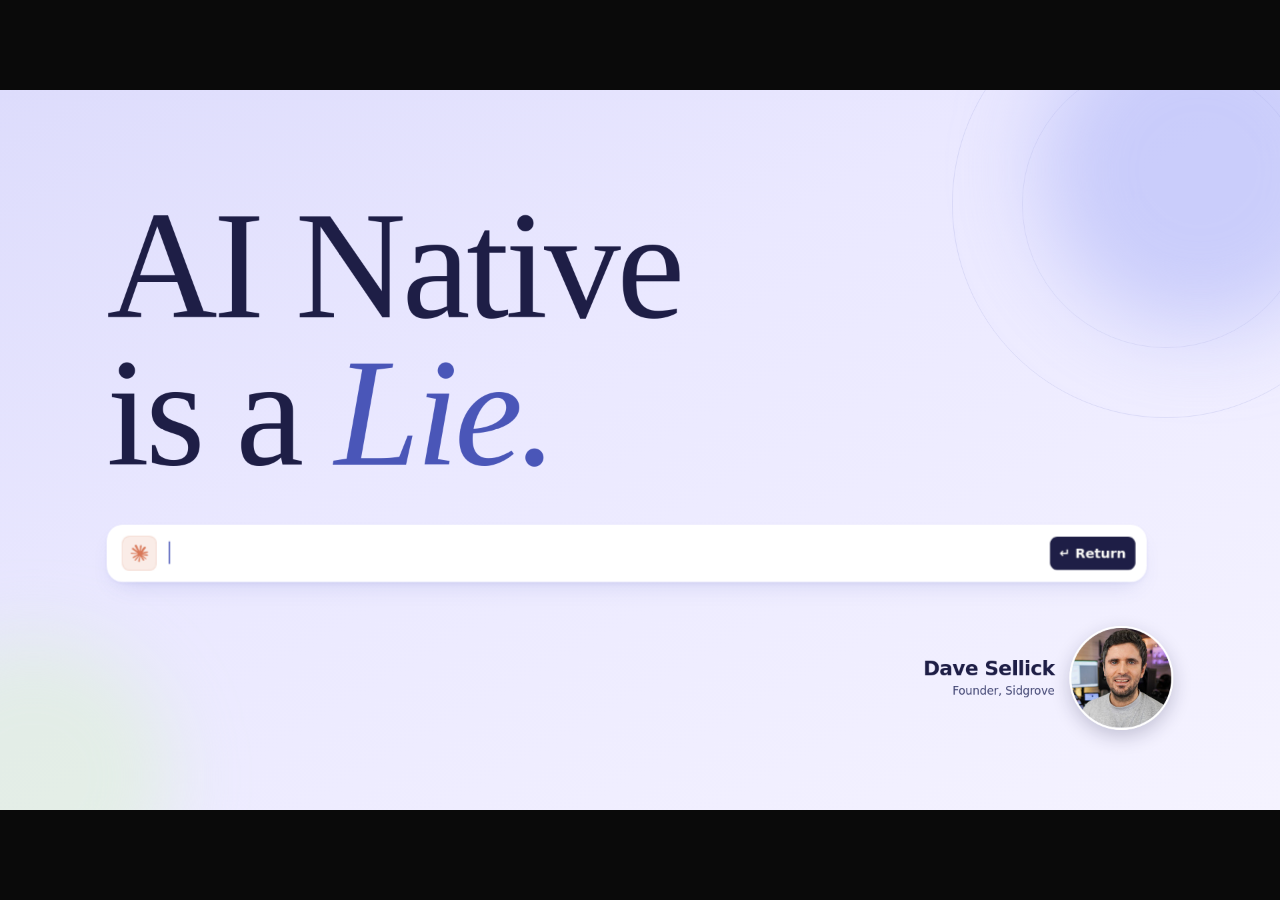
==== commit 537a5819: "AI Native is a Lie: So what's my approach now says (with generative AI) underneath Co-Authored-By: C" ====
--- a/presentations/ai-native-is-a-lie/index.html
+++ b/presentations/ai-native-is-a-lie/index.html
@@ -1853,6 +1853,7 @@
         <h2 class="display" style="font-size: 150px;">
           So what’s <em>my</em> approach?
         </h2>
+        <p data-rise style="--d:.5s;margin:28px 0 0;font-family:var(--font-sans);font-size:44px;color:rgba(255,255,255,.72)">(with generative AI)</p>
       </div>
 
       <div class="bottombar"></div>
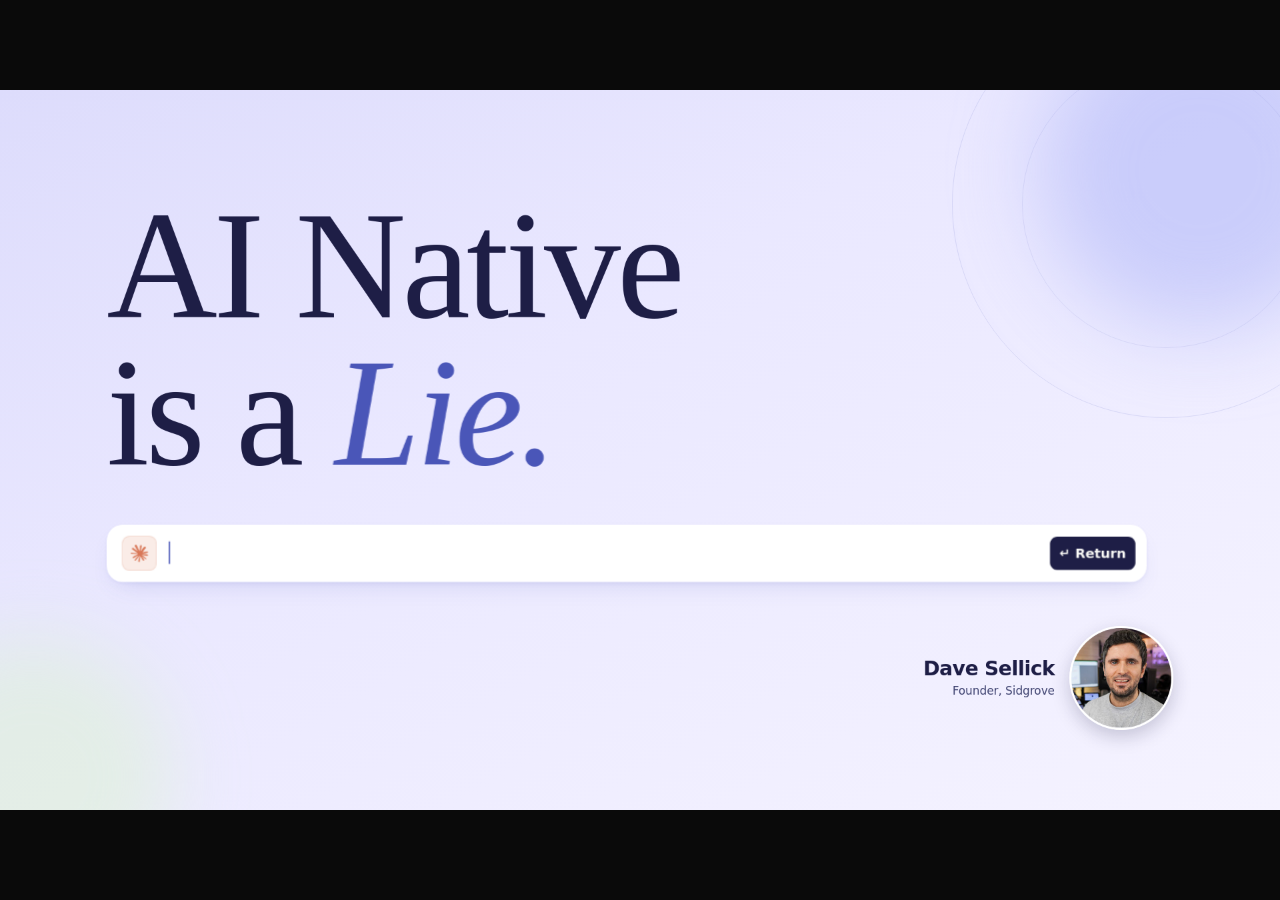
==== commit 99b8d8ec: "AI Native is a Lie: cover's typed line now reads Here's how I'm actually transforming my accounting " ====
--- a/presentations/ai-native-is-a-lie/index.html
+++ b/presentations/ai-native-is-a-lie/index.html
@@ -1518,7 +1518,7 @@
     <h1 class="display" style="font-size:230px"><span data-blur style="display:inline-block">AI Native</span><br><span data-blur style="--d:.25s;display:inline-block">is a</span> <em data-slam style="--d:.55s">Lie.</em></h1>
     <div class="cover-prompt" style="margin-top:56px;--d:1s" data-rise>
       <span class="cover-prompt-icon"><img src="images/shared/claude-logo.svg" alt=""></span>
-      <span class="cover-prompt-text"><span data-type="Here is how I actually use GenAI to transform my firm" data-type-delay="1300"></span><span class="cover-prompt-cursor"></span></span>
+      <span class="cover-prompt-text"><span data-type="Here's how I'm actually transforming my accounting practice with GenAI" data-type-delay="1300"></span><span class="cover-prompt-cursor"></span></span>
       <span class="cover-prompt-kbd"><span class="arrow">↵</span> Return</span>
     </div></div>
     <div class="bottombar" style="justify-content:flex-end;--d:1.2s" data-fade><div style="display:flex;align-items:center;gap:22px"><div style="text-align:right"><div style="font-family:var(--font-sans);font-size:30px;font-weight:700;color:var(--ink);letter-spacing:-.025em;line-height:1">Dave Sellick</div><div class="byline" style="margin-top:8px;font-size:17px">Founder, Sidgrove</div></div><img src="images/shared/headshot.jpg" alt="Dave Sellick" style="width:150px;height:150px;border-radius:50%;object-fit:cover;box-shadow:0 10px 28px rgba(30,30,70,.22);border:3px solid #fff"></div></div>
@@ -1904,6 +1904,31 @@
     </div>
   </section>
 
+<section class="slide kd" data-label="Know enough" data-first="500" data-gap="900" style="background: linear-gradient(160deg, #FAFAF7 0%, #F1F0EA 100%);">
+  <div class="frame" style="--pad-y: 90px;">
+    <div class="topbar" style="margin-bottom: 20px;"><p class="section-tag"><span class="nx-ch"><i class="d"></i><i class="d"></i><i class="d"></i><i class="n"></i><i class=""></i><i class=""></i><i class=""></i></span></p><span class="page-chip"></span></div>
+    <div class="fill split">
+      <div class="kd-left">
+        <span class="cp-n" data-blur>2</span>
+        <h2 class="display" style="font-size:104px;line-height:1.04;margin:26px 0 30px" data-blur>Know enough to be <em>dangerous.</em></h2>
+        <p class="sub" data-rise style="--d:.3s;font-size:38px;max-width:680px;color:var(--ink)">The more domain experience leading it, <em>the better the output.</em></p>
+      </div>
+      <div class="kd-chart">
+        <p class="kd-y"><span>Human-led</span><span>AI on its own</span></p>
+        <div class="kd-plot">
+          <svg class="kd-svg" viewBox="0 0 760 620" aria-hidden="true"><path class="kd-grid" d="M380 0V620M0 310H760"/><path class="kd-path" data-step="4" d="M150 480 C 330 470, 470 330, 596 150"/></svg>
+          <div class="kd-pt slop" data-step="1" style="left:150px;top:480px"><i></i><b>Complete AI slop</b><small>No experience, AI on its own</small></div>
+          <div class="kd-pt slop2" data-step="2" style="left:600px;top:480px"><i></i><b>Still slop</b><small>Experience, but nobody leading</small></div>
+          <div class="kd-pt mid" data-step="3" style="left:150px;top:150px"><i></i><b>Hit and miss</b><small>Leading, without the experience</small></div>
+          <div class="kd-pt good" data-step="4" style="left:600px;top:150px"><i></i><b>Quality output</b><small>Experience, leading the AI</small></div>
+        </div>
+        <p class="kd-x"><span>No experience</span><span>Domain expert</span></p>
+      </div>
+    </div>
+    <div class="bottombar"></div>
+  </div>
+</section>
+
 <section data-nx-reuse class="slide ink" data-label="01 Build">
 
     <div aria-hidden="true" style="position:absolute;left:50%;top:50%;transform:translate(-50%,-50%);width:920px;height:920px;border-radius:50%;border:1px solid rgba(168,176,248,0.08);"></div>
@@ -1914,9 +1939,9 @@
 
       <div class="fill center-y" style="align-items: center; text-align: center;">
         
-        <h2 class="display bd-h"><span class="bd-n">2</span><em>Build.</em></h2>
+        <h2 class="display bd-h"><span class="bd-n">3</span><em>Build.</em></h2>
         <p class="bd-line">Using GenAI to build deterministic tools<br><em>that run without it.</em></p>
-        <p class="bd-focus"><svg viewBox="0 0 24 24" aria-hidden="true"><circle cx="12" cy="12" r="9"/><circle cx="12" cy="12" r="4.5"/><circle cx="12" cy="12" r=".6"/></svg>This is what I’ll focus on.</p>
+        <p class="bd-focus"><svg viewBox="0 0 24 24" aria-hidden="true"><circle cx="12" cy="12" r="9"/><circle cx="12" cy="12" r="4.5"/><circle cx="12" cy="12" r=".6"/></svg>This is the one that’s been transformational for me.</p>
       </div>
 
       <div class="bottombar"></div>
@@ -2004,11 +2029,11 @@
 <section class="slide ink nx-ink cq2" data-label="Connected" data-gap="1000">
   <div class="frame"><div class="topbar"><p class="section-tag"><span class="nx-ch"><i class="d"></i><i class="d"></i><i class="d"></i><i class="d"></i><i class="n"></i><i class=""></i><i class=""></i></span></p><span class="page-chip"></span></div></div>
   <div class="cq-head"><h2 class="display" style="font-size:112px" data-blur>Comprehensively <em>connected.</em></h2><p class="sub" data-rise style="--d:.3s">Every app and data source in. Slack out.</p></div>
-  <div class="ag l" data-step="1" style="top:350px"><p class="ag-k">Live APIs</p><div class="ag-row"><div class="ai "><span><img src="images/shared/site/xero.svg" alt=""></span><b>Xero</b></div><div class="ai "><span><img src="images/shared/site/paycircle.png" alt=""></span><b>Paycircle</b></div><div class="ai "><span><svg viewBox="0 0 24 24" aria-hidden="true"><line x1="3" x2="21" y1="22" y2="22"/><line x1="6" x2="6" y1="18" y2="11"/><line x1="10" x2="10" y1="18" y2="11"/><line x1="14" x2="14" y1="18" y2="11"/><line x1="18" x2="18" y1="18" y2="11"/><polygon points="12 2 20 7 4 7"/></svg></span><b>Companies House</b></div></div></div>
+  <div class="ag l" data-step="1" style="top:350px"><p class="ag-k">Live APIs</p><div class="ag-row"><div class="ai "><span><img src="images/shared/site/xero.svg" alt=""></span><b>Xero</b></div><div class="ai "><span><img src="images/shared/site/paycircle.png" alt=""></span><b>Paycircle</b></div><div class="ai "><span><img class="big" src="images/shared/site/companies-house-crest.svg" alt=""></span><b>Companies House</b></div></div></div>
 <div class="ag l" data-step="1" style="top:530px"><p class="ag-k">Via Xero</p><div class="ag-row"><div class="ai "><span><img src="images/shared/site/pleo.png" alt=""></span><b>Pleo</b></div><div class="ai "><span><img src="images/shared/site/ramp.png" alt=""></span><b>Ramp</b></div><div class="ai "><span><img src="images/shared/site/apron.svg" alt=""></span><b>Apron</b></div><div class="ai more"><span><svg viewBox="0 0 24 24" aria-hidden="true"><path d="M5 12h14"/><path d="M12 5v14"/></svg></span><b>More</b></div></div></div>
 <div class="ag l" data-step="2" style="top:710px"><p class="ag-k">Client APIs</p><div class="ag-row"><div class="ai "><span><img src="images/shared/site/shopify.png" alt=""></span><b>Shopify</b></div><div class="ai "><span><img src="images/shared/site/recurly.png" alt=""></span><b>Recurly</b></div><div class="ai "><span><img src="images/shared/site/woocommerce.png" alt=""></span><b>WooCommerce</b></div><div class="ai "><span><img src="images/shared/site/practicehub.png" alt=""></span><b>Practice Hub</b></div><div class="ai more"><span><svg viewBox="0 0 24 24" aria-hidden="true"><path d="M5 12h14"/><path d="M12 5v14"/></svg></span><b>More</b></div></div></div>
-<div class="ag r" data-step="3" style="top:350px"><p class="ag-k">Ad hoc data</p><div class="ag-row"><div class="ai "><span><img src="images/shared/site/sheets.png" alt=""></span><b>Sheets</b></div><div class="ai "><span><img src="images/shared/site/excel.png" alt=""></span><b>Excel</b></div><div class="ai "><span><svg viewBox="0 0 24 24" aria-hidden="true"><path d="M15 2H6a2 2 0 0 0-2 2v16a2 2 0 0 0 2 2h12a2 2 0 0 0 2-2V7Z"/><path d="M14 2v4a2 2 0 0 0 2 2h4"/><path d="M16 13H8"/><path d="M16 17H8"/><path d="M10 9H8"/></svg></span><b>PDFs</b></div></div></div>
-<div class="ag r" data-step="4" style="top:530px"><p class="ag-k">Comms out</p><div class="ag-row"><div class="ai "><span><img src="images/shared/site/slack.svg" alt=""></span><b>Slack</b></div><div class="ai "><span><svg viewBox="0 0 24 24" aria-hidden="true"><rect width="20" height="16" x="2" y="4" rx="2"/><path d="m22 7-8.97 5.7a1.94 1.94 0 0 1-2.06 0L2 7"/></svg></span><b>Email</b></div><div class="ai "><span><svg viewBox="0 0 24 24" aria-hidden="true"><path d="M7.9 20A9 9 0 1 0 4 16.1L2 22Z"/></svg></span><b>WhatsApp</b></div></div></div>
+<div class="ag r" data-step="3" style="top:350px"><p class="ag-k">Ad hoc data</p><div class="ag-row"><div class="ai "><span><img src="images/shared/site/sheets.png" alt=""></span><b>Sheets</b></div><div class="ai "><span><img src="images/shared/site/excel.png" alt=""></span><b>Excel</b></div><div class="ai "><span><img src="images/shared/site/pdf.svg" alt=""></span><b>PDFs</b></div></div></div>
+<div class="ag r" data-step="4" style="top:530px"><p class="ag-k">Comms out</p><div class="ag-row"><div class="ai "><span><img src="images/shared/site/slack.svg" alt=""></span><b>Slack</b></div><div class="ai "><span><img class="mid" src="images/shared/site/outlook.svg" alt=""></span><b>Email</b></div><div class="ai "><span><img src="images/shared/site/whatsapp.svg" alt=""></span><b>WhatsApp</b></div></div></div>
 <div class="ag r" data-step="4" style="top:710px"><p class="ag-k">Practice tools</p><div class="ag-row"><div class="ai "><span><img src="images/shared/site/iris-icon.png" alt=""></span><b>IRIS</b></div><div class="ai "><span><img src="images/shared/site/informdirect.png" alt=""></span><b>Inform Direct</b></div><div class="ai more"><span><svg viewBox="0 0 24 24" aria-hidden="true"><path d="M5 12h14"/><path d="M12 5v14"/></svg></span><b>More</b></div></div></div>
 <svg class="cq-svg cq-flow" viewBox="0 0 1920 1080" aria-hidden="true"><path data-step="1" d="M612 439 C 680 439, 680 520, 745 520"/><path data-step="1" d="M612 611 L 745 612"/><path data-step="2" d="M612 791 C 680 791, 680 704, 745 704"/><path data-step="3" d="M1358 431 C 1290 431, 1290 520, 1225 520"/><path class="out" data-step="4" d="M1225 612 L 1358 611"/><path data-step="4" d="M1358 791 C 1290 791, 1290 704, 1225 704"/><circle data-step="1" cx="612" cy="439" r="6" fill="#D0F8B0"/><circle data-step="1" cx="612" cy="611" r="6" fill="#D0F8B0"/><circle data-step="2" cx="612" cy="791" r="6" fill="#D0F8B0"/><circle data-step="3" cx="1358" cy="431" r="6" fill="#D0F8B0"/><circle data-step="4" cx="1358" cy="611" r="6" fill="#A8B0F8"/><circle data-step="4" cx="1358" cy="791" r="6" fill="#D0F8B0"/></svg>
   <div class="cq-win" data-card><div class="tb"><i style="background:#ff5f57"></i><i style="background:#febc2e"></i><i style="background:#28c840"></i><span>Sidgrove Intelligence</span><em class="cq-sync" data-step="1"><i></i>Synced just now</em></div><img src="images/slides/41a-app-showcase/cashflow-nov05.jpg" alt="Sidgrove Intelligence cashflow page, demo company"></div>
@@ -2018,19 +2043,14 @@
   <div class="frame"><div class="topbar"><p class="section-tag"><span class="nx-ch"><i class="d"></i><i class="d"></i><i class="d"></i><i class="d"></i><i class="n"></i><i class=""></i><i class=""></i></span></p><span class="page-chip"></span></div></div>
   <div class="gq-left">
     <h2 class="display" style="font-size:96px;line-height:1.02" data-blur>Augmented by GenAI. <em>Not AI native.</em></h2>
-    <ol class="gq-list">
-      <li class="first"><b>1</b><span>Deterministic rules run first</span></li>
-      <li data-step="1"><b>2</b><span>GenAI reads what’s left</span></li>
-      <li data-step="2"><b>3</b><span>It shows its working</span></li>
-      <li data-step="4" class="you"><b>4</b><span>I make the call</span></li>
-    </ol>
+    <p class="sub" data-rise style="--d:.3s;font-size:38px;max-width:640px;margin-top:34px;color:var(--ink)">GenAI reviews the workflow. <em>It doesn’t drive it.</em></p>
   </div>
-  <div class="gq-win" data-card><div class="tb"><i style="background:#ff5f57"></i><i style="background:#febc2e"></i><i style="background:#28c840"></i><span>Prepayments &amp; Accruals · Findings</span></div>
-    <div class="gq-shot"><img src="images/slides/41a-app-showcase/ai-finding-li.jpg" alt="A finding: GenAI read the LinkedIn invoice, quotes the subscription period and proposes a twelve month prepayment, with Add to schedule and Ignore buttons">
-      <i class="gq-ring" data-step="1" style="left:386px;top:433px;width:566px;height:51px"></i><span class="gq-tag" data-step="1" style="left:690px;top:376px">Reads the invoice</span><i class="gq-ring" data-step="2" style="left:9px;top:367px;width:306px;height:84px"></i><span class="gq-tag" data-step="2" style="left:320px;top:388px">Quotes its source</span><i class="gq-ring" data-step="3" style="left:88px;top:488px;width:75px;height:32px"></i><span class="gq-tag" data-step="3" style="left:174px;top:466px">Says how sure it is</span><i class="gq-ring you" data-step="4" style="left:9px;top:524px;width:210px;height:42px"></i><span class="gq-tag you" data-step="4" style="left:228px;top:534px">I make the call</span>
-    </div>
+  <div class="gq-side">
+    <div class="gq-core"><span class="cx-ic"><svg viewBox="0 0 24 24" fill="none" stroke="currentColor" stroke-width="2" stroke-linecap="round" stroke-linejoin="round"><path d="M12 2 3 7l9 5 9-5z"/><path d="m3 12 9 5 9-5"/><path d="m3 17 9 5 9-5"/></svg></span><div><b>The core workflow</b><span>Deterministic rules. Same answer every time.</span></div><em>No GenAI</em></div>
+    <p class="gq-k" data-step="1">Alongside it</p>
+    <div class="cx-files kx gq-cards"><div class="cx-file d" data-step="1"><span class="cx-ic"><svg viewBox="0 0 24 24" fill="none" stroke="currentColor" stroke-width="2" stroke-linecap="round" stroke-linejoin="round"><path d="M12 3v18"/><path d="M5 7h14"/><path d="m5 7-3 7a3 3 0 0 0 6 0z"/><path d="m19 7-3 7a3 3 0 0 0 6 0z"/></svg></span><div><b>Quick judgements</b><span>A second opinion on how each line is coded</span></div><code>Jev · machine learning</code></div><div class="cx-file b" data-step="2"><span class="cx-ic"><svg viewBox="0 0 24 24" fill="none" stroke="currentColor" stroke-width="2" stroke-linecap="round" stroke-linejoin="round"><path d="M2 12s3-7 10-7 10 7 10 7-3 7-10 7-10-7-10-7z"/><circle cx="12" cy="12" r="3"/></svg></span><div><b>Reviews the work</b><span>Flags what looks miscoded and reviews the month end</span></div><code>Claude</code></div><div class="cx-file a" data-step="3"><span class="cx-ic"><svg viewBox="0 0 24 24" fill="none" stroke="currentColor" stroke-width="2" stroke-linecap="round" stroke-linejoin="round"><path d="M14 2H6a2 2 0 0 0-2 2v16a2 2 0 0 0 2 2h12a2 2 0 0 0 2-2V8z"/><path d="M14 2v6h6"/><path d="M8 13h8"/><path d="M8 17h5"/></svg></span><div><b>Reads documents</b><span>Finds the period an invoice covers</span></div><code>Gemini</code></div></div>
   </div>
-  <div class="gq-spend" data-step="5"><p class="k">GenAI spend this month</p><p class="v">£0.76 <small>of £15</small></p><i class="bar"><i style="width:5%"></i></i><p class="m">Small, targeted jobs: reads, checks and quick judgements.</p></div>
+  <div class="gq-spend" data-step="4" style="left:150px;top:690px"><p class="k">GenAI spend this month</p><p class="v">£0.76 <small>of £15</small></p><i class="bar"><i style="width:5%"></i></i><p class="m">Small, targeted jobs: reads, checks and quick judgements.</p></div>
 </section>
 
 <section class="slide ink" data-label="Live demo">
@@ -2255,14 +2275,15 @@
 {"say":["It is a false economy. A shortcut with shortcomings. Like eating ready meals to free up time for the gym, when you could just cook at home. Same with agents freeing up time for advisory: if the compliance is done without integrity, the insights are bad anyway.","When you could just cook nutrient dense food at home.","The ready meal is GenAI agents running the work end to end. Home cooked is building tools that do the same thing every time. Which is my approach, and that is what I am about to show you."]},
 {"say":["So what do I recommend? Use it as a copilot. Build with it. Lead it, do not be led."]},
 {"say":["Two ways. One, as a copilot, never the pilot.","The pilot: agentic AI autonomously completing end-to-end tasks. Claude runs the close and posts it.","The copilot: it augments, we stay in charge. An exception layer: it flags, you choose to act. It breaks down steep learning curves. Claude builds the tool, the tool runs the close, you sign off."],"ask":"'Claude Code is an agent.' Yes. In a sandbox, on code I read before it ships. The line is not agent or not; it is can it touch live client data and is the output reviewable before it lands.","ifAsked":"Do you use agents? Yes. Claude writes the code, runs the tests and shows me the result. It never runs the month-end."},
-{"say":["Two, to build. That is the one I will spend most of today on.","This is what I recommend most: build. Use GenAI to build deterministic tools that run without it, often through vibe coding."]},
+{"say":["Number two: know enough to be dangerous, at least. What I have found is that the more domain experience someone has, the better the outcome.","No experience and the AI running on its own: complete AI slop. Experience but nobody leading it: still slop. Leading it without the experience: hit and miss.","Someone with domain experience leading the AI: that is where the quality output is."]},
+{"say":["Three, to build. That is the one I will spend most of today on.","This is what I recommend most: build. Use GenAI to build deterministic tools that run without it, often through vibe coding."]},
 {"say":["What are deterministic tools? Pre-set logic: the same input gives the same answer, every time. Fixed rules, spreadsheets, Power Query, VBA, Apps Script, code, open APIs, RPA and Zapier, Stream Deck and SaaS. You test them once and trust them on every run, and the output is clear and auditable. They sit at the core of my practice."]},
 {"say":["How do I build? Vibe coding. Everything you are about to see was built this way: the app, these slides, the websites and the brand."]},
 {"say":["Sidgrove Intelligence: the app that sits between my clients and the work I do. Every line of it was written with Claude Code. Solid surfaces, dense where it needs to be; it is a product, not a demo.","Think of it as an orchestration layer: Xero, the sheets, payroll and Slack, with one way in and one way out. And the future is embedding something like this directly into the ledger."]},
 {"say":["This is the whole point. Everything in the firm was disjointed workflows and separate products, largely driven by spreadsheets."]},
 {"say":["Sidgrove Intelligence is the orchestration app I have built, and it has productised all of that into one app.","Not 67 different apps, like I hear accountants talk about. That is 67 opportunities to have something insecure as well."]},
 {"say":["It is properly connected. Live API connections into Xero, Paycircle and Companies House, synced and checked, so nothing is copied and pasted.","And where I need ad hoc data that lives nowhere else, I bring it in through Google Sheets."]},
-{"say":["And yes, I use GenAI. This is not just built with GenAI; it runs inside the app too. But I use it where I think it works best.","Deterministic workflows do the work first, the same way every time. When I have exhausted what rules can do, GenAI picks up what is left: exception checking, reviewing and the awkward bits.","I am not anti GenAI. I am anti letting it run the whole thing."]},
+{"say":["And yes, I use GenAI. This is not just built with GenAI; it runs inside the app too. But I use it where I think it works best.","Deterministic workflows do the work first, the same way every time. When I have exhausted what rules can do, GenAI picks up what is left: exception checking, reviewing and the awkward bits.","Jev, a machine learning model, makes quick judgements, like a second opinion on how a line is coded. Claude reviews the work: it flags what looks miscoded and reviews the month end. Gemini reads documents, like finding the period an invoice covers. These are ancillary, not core: they review the workflow and make the odd judgement call, they do not drive it.","I am not anti GenAI. I am anti letting it run the whole thing."]},
 {"say":["SWITCH TO THE LIVE APP NOW. Circle demo mode only. Walk through the connections, then the tour. If the demo fails, switch to the other presentation."]},
 {"say":["This is my vibe coding stack, and what each one does in plain terms. Claude Code writes the code. GitHub keeps every version safe, and nothing goes live unless the checks pass. Vercel puts the app online. Supabase stores the data and who can log in, and each client only ever sees their own.","I do not write code. I run the system that does, and I hold the standard."]},
 {"say":["Here are some of my key workflows while I’m vibe coding. There are four of them; let’s go through each one."]},
@@ -3838,6 +3859,23 @@
 
 /* Cover */
 .nx-pulse { position: absolute; left: 640px; top: 470px; width: 1900px; height: 1900px; margin: -950px 0 0 -950px; border-radius: 50%; border: 2px solid var(--periwinkle-700); opacity: 0; }
+/* ── Know enough to be dangerous: domain experience × who leads ── */
+.kd-chart { display: grid; grid-template-columns: auto 760px; grid-template-rows: 620px auto; gap: 18px 22px; font-family: var(--font-sans); margin-right: 20px; }
+.kd-y { margin: 0; writing-mode: vertical-rl; rotate: 180deg; display: flex; flex-direction: row-reverse; justify-content: space-between; padding: 26px 0; font-size: 24px; font-weight: 700; letter-spacing: .1em; text-transform: uppercase; color: var(--ink-500, #4A4C6A); }
+.kd-x { grid-column: 2; margin: 0; display: flex; justify-content: space-between; padding: 0 26px; font-size: 24px; font-weight: 700; letter-spacing: .1em; text-transform: uppercase; color: var(--ink-500, #4A4C6A); }
+.kd-plot { position: relative; width: 760px; height: 620px; border-radius: 36px; overflow: hidden; background: radial-gradient(120% 120% at 100% 0%, #D0F8B0 0%, rgba(208,248,176,.55) 28%, rgba(255,255,255,.9) 55%, rgba(248,214,206,.75) 80%, #F3BDB3 100%); box-shadow: 0 30px 70px -34px rgba(30,30,70,.45), inset 0 0 0 1px rgba(30,30,70,.06); }
+.kd-svg { position: absolute; inset: 0; width: 100%; height: 100%; }
+.kd-grid { fill: none; stroke: rgba(30,30,70,.12); stroke-width: 2; stroke-dasharray: 3 9; stroke-linecap: round; }
+.kd-path { fill: none; stroke: var(--green-600); stroke-width: 5; stroke-linecap: round; stroke-dasharray: 640; stroke-dashoffset: 640; }
+.kd-path.on { transition: stroke-dashoffset 1.1s var(--nx-ease); stroke-dashoffset: 0; }
+.kd-pt { position: absolute; width: 300px; margin: -17px 0 0 -150px; display: flex; flex-direction: column; align-items: center; text-align: center; gap: 4px; }
+.kd-pt[data-step] { translate: 0 0; scale: .7; } .kd-pt[data-step].on { scale: 1; }
+.kd-pt i { width: 34px; height: 34px; border-radius: 50%; background: #C0503F; box-shadow: 0 0 0 8px rgba(192,80,63,.18); margin-bottom: 14px; }
+.kd-pt b { font-size: 34px; font-weight: 700; letter-spacing: -.02em; color: var(--ink); line-height: 1.1; }
+.kd-pt small { font-size: 21px; font-weight: 500; color: var(--ink-500, #4A4C6A); }
+.kd-pt.mid i { background: #D9A441; box-shadow: 0 0 0 8px rgba(217,164,65,.2); }
+.kd-pt.good i { width: 46px; height: 46px; margin-top: -6px; background: var(--green-600); box-shadow: 0 0 0 10px rgba(78,125,40,.2), 0 0 0 24px rgba(78,125,40,.1); }
+.kd-pt.good b { font-size: 40px; }
 /* forwards, not both: with both the first frame (a small ring) sits on screen through the delay. */
 .slide[data-deck-active] .nx-pulse { animation: nxWave 2.4s 1.15s var(--nx-ease) forwards; }
 .slide[data-deck-active] .nx-pulse.two { animation-delay: 1.42s; }
@@ -4108,6 +4146,15 @@
 .gq-tag { position: absolute; white-space: nowrap; padding: 10px 18px; border-radius: 999px; background: var(--ink); color: #fff; font-family: var(--font-sans); font-size: 21px; font-weight: 600; letter-spacing: -.01em; box-shadow: 0 14px 30px -10px rgba(15,16,48,.55); z-index: 2; }
 .gq-tag.you { background: #3F8A1A; }
 .gq-tag[data-step] { translate: 0 10px; scale: .9; transition: opacity .35s ease .15s, translate .55s var(--nx-ease) .15s, scale .55s cubic-bezier(.2,1.4,.4,1) .15s; } .gq-tag[data-step].on { translate: 0 0; scale: 1; }
+.gq-side { position: absolute; left: 900px; top: 170px; width: 880px; font-family: var(--font-sans); }
+.gq-core { display: flex; align-items: center; gap: 26px; padding: 30px 34px; border-radius: 28px; background: var(--ink); color: #fff; box-shadow: 0 26px 60px -30px rgba(30,30,70,.6); }
+.gq-core .cx-ic { flex: none; display: grid; place-items: center; width: 84px; height: 84px; border-radius: 22px; background: rgba(208,248,176,.16); color: var(--green); }
+.gq-core .cx-ic svg { width: 44px; height: 44px; }
+.gq-core div { display: flex; flex-direction: column; gap: 6px; } .gq-core b { font-family: var(--font-serif); font-weight: 400; font-size: 50px; line-height: 1; letter-spacing: -.02em; } .gq-core div span { font-size: 26px; color: rgba(255,255,255,.75); }
+.gq-core em { margin-left: auto; font-style: normal; font-size: 20px; font-weight: 700; letter-spacing: .08em; text-transform: uppercase; padding: 10px 16px; border-radius: 999px; background: var(--green); color: var(--ink); white-space: nowrap; }
+.gq-k { display: flex; align-items: center; gap: 16px; margin: 40px 0 18px; font-size: 22px; font-weight: 700; letter-spacing: .12em; text-transform: uppercase; color: var(--ink-500, #4A4C6A); }
+.gq-k i { font-style: normal; letter-spacing: 0; text-transform: none; font-size: 20px; font-weight: 600; padding: 7px 14px; border-radius: 999px; background: #FBF1EB; color: #B5573A; }
+.gq-cards { width: 880px; }
 .gq-spend { position: absolute; left: 1350px; top: 790px; width: 470px; box-sizing: border-box; padding: 26px 30px 28px; background: #fff; border-radius: 24px; z-index: 6; font-family: var(--font-sans); rotate: -2deg; box-shadow: 0 2px 4px rgba(30,30,70,.06), 0 40px 80px -30px rgba(30,30,70,.55); }
 .gq-spend .k { margin: 0; font-size: 18px; font-weight: 600; letter-spacing: .08em; text-transform: uppercase; color: var(--ink-500); }
 .gq-spend .v { margin: 8px 0 14px; font-family: var(--font-serif); font-size: 64px; line-height: 1; color: var(--ink); }
@@ -4751,6 +4798,7 @@
 .cq2 .ai span { width: 56px; height: 56px; border-radius: 16px; box-shadow: none; }
 .cq2 .ai img { width: 34px; height: 34px; border-radius: 8px; }
 .cq2 .ai svg { width: 28px; height: 28px; }
+.cq2 .ai img.big { width: 46px; height: 46px; border-radius: 0; } .cq2 .ai img.mid { width: 40px; height: 40px; border-radius: 0; }
 .cq2 .ai b { font-size: 14px; font-weight: 500; color: rgba(255,255,255,.62); }
 .cq2 .ai.more span { background: transparent; }
 
